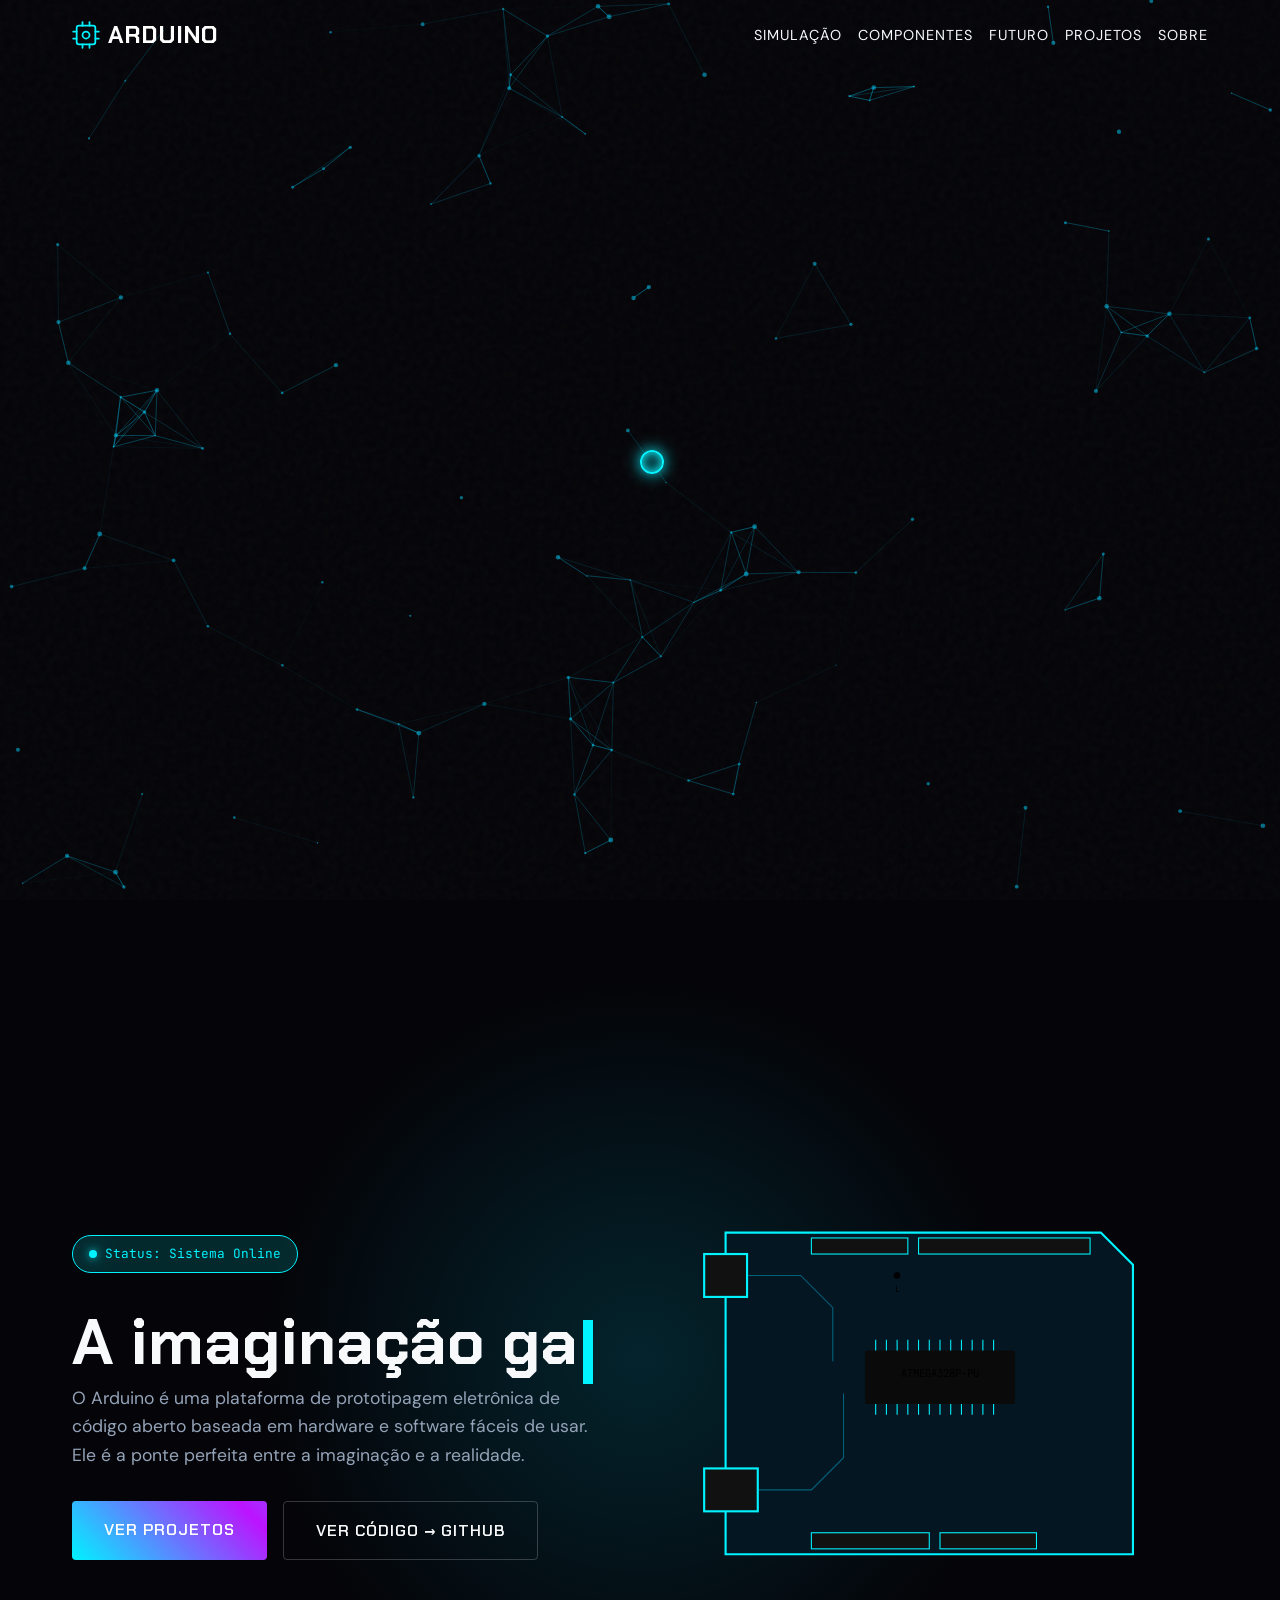
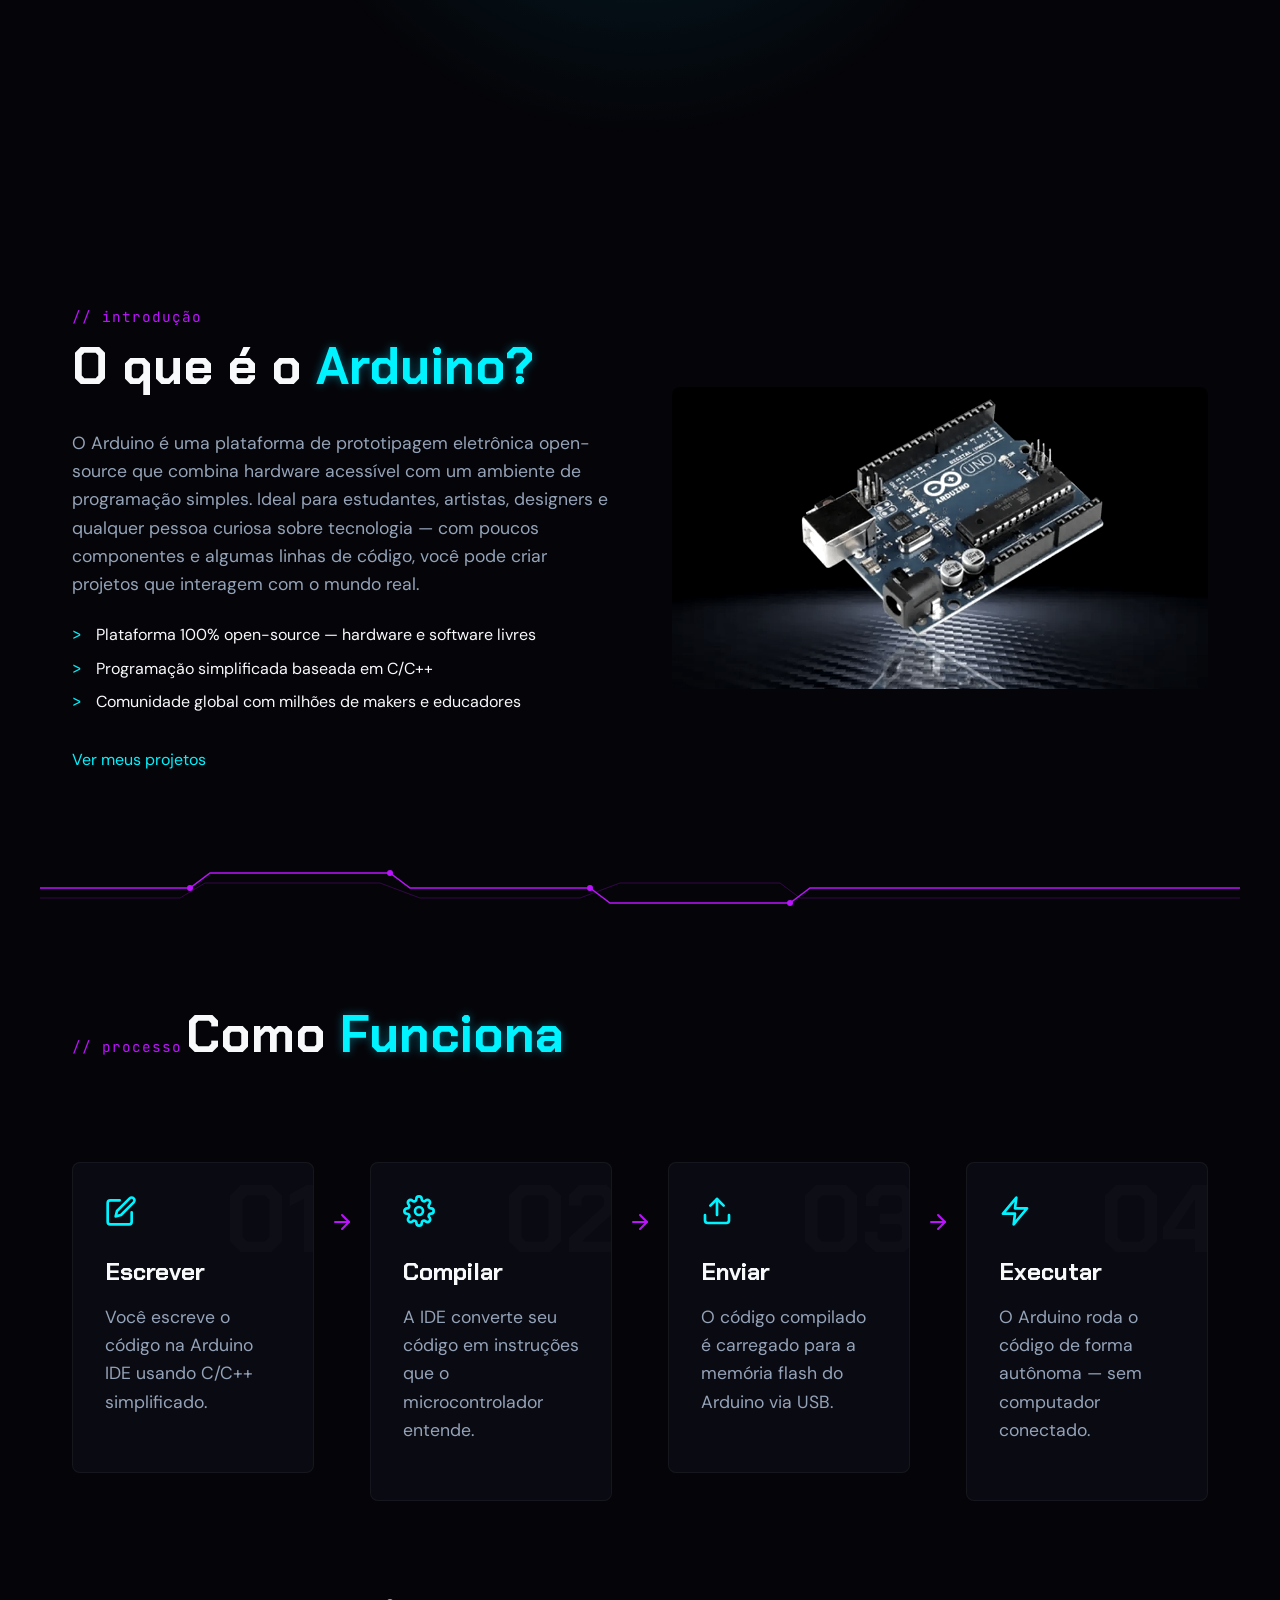
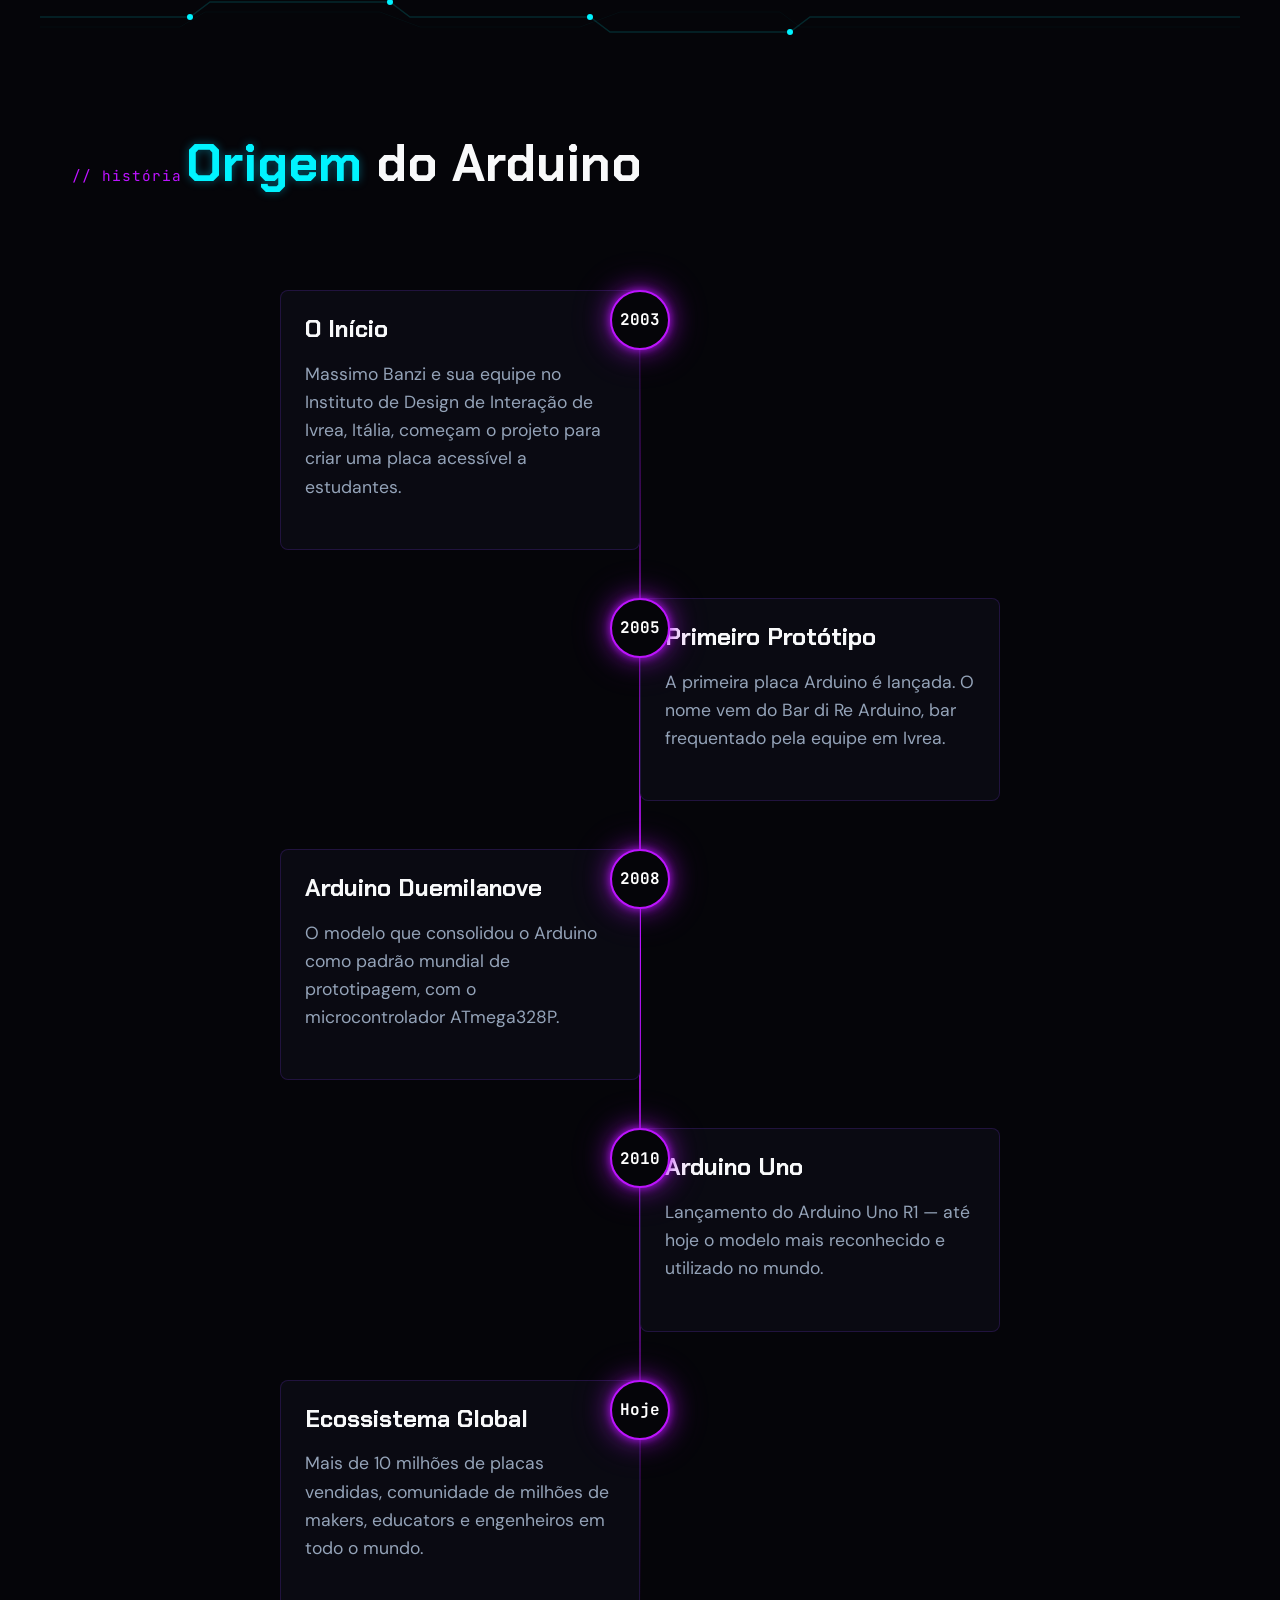
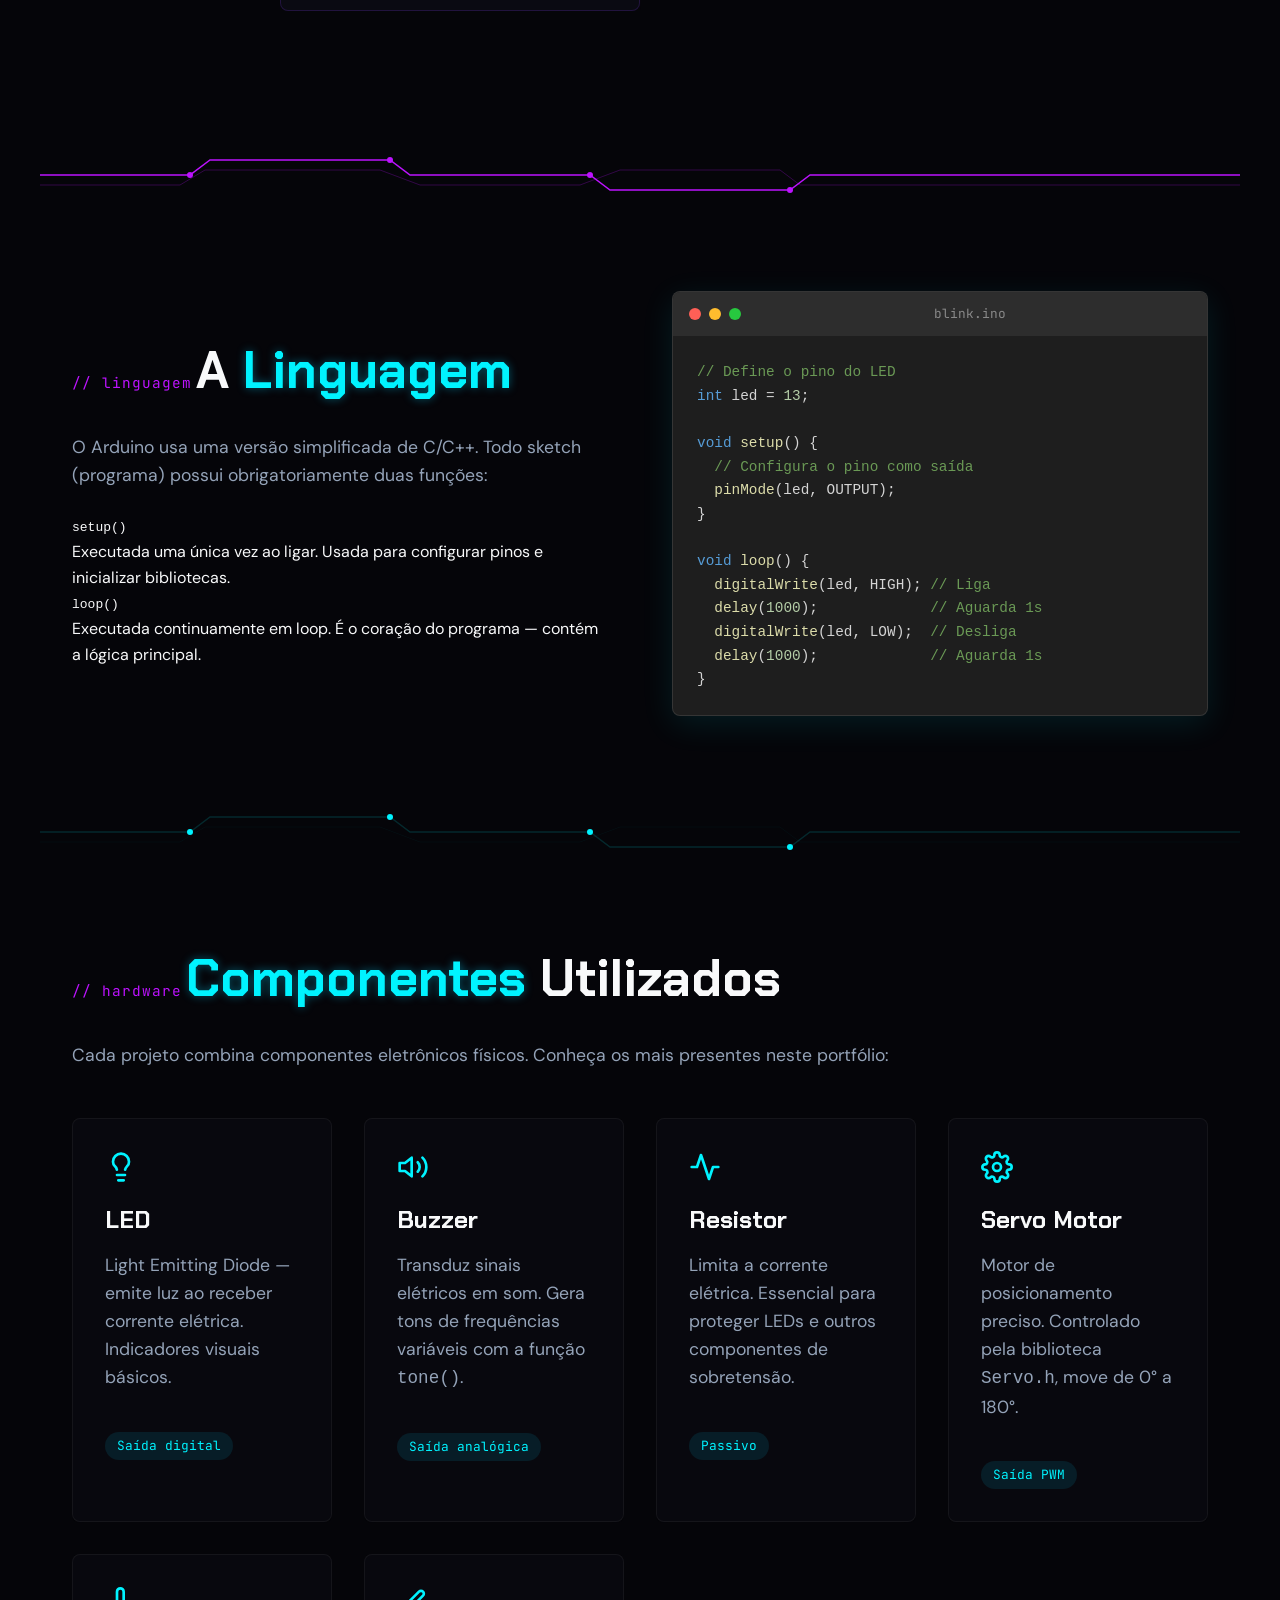
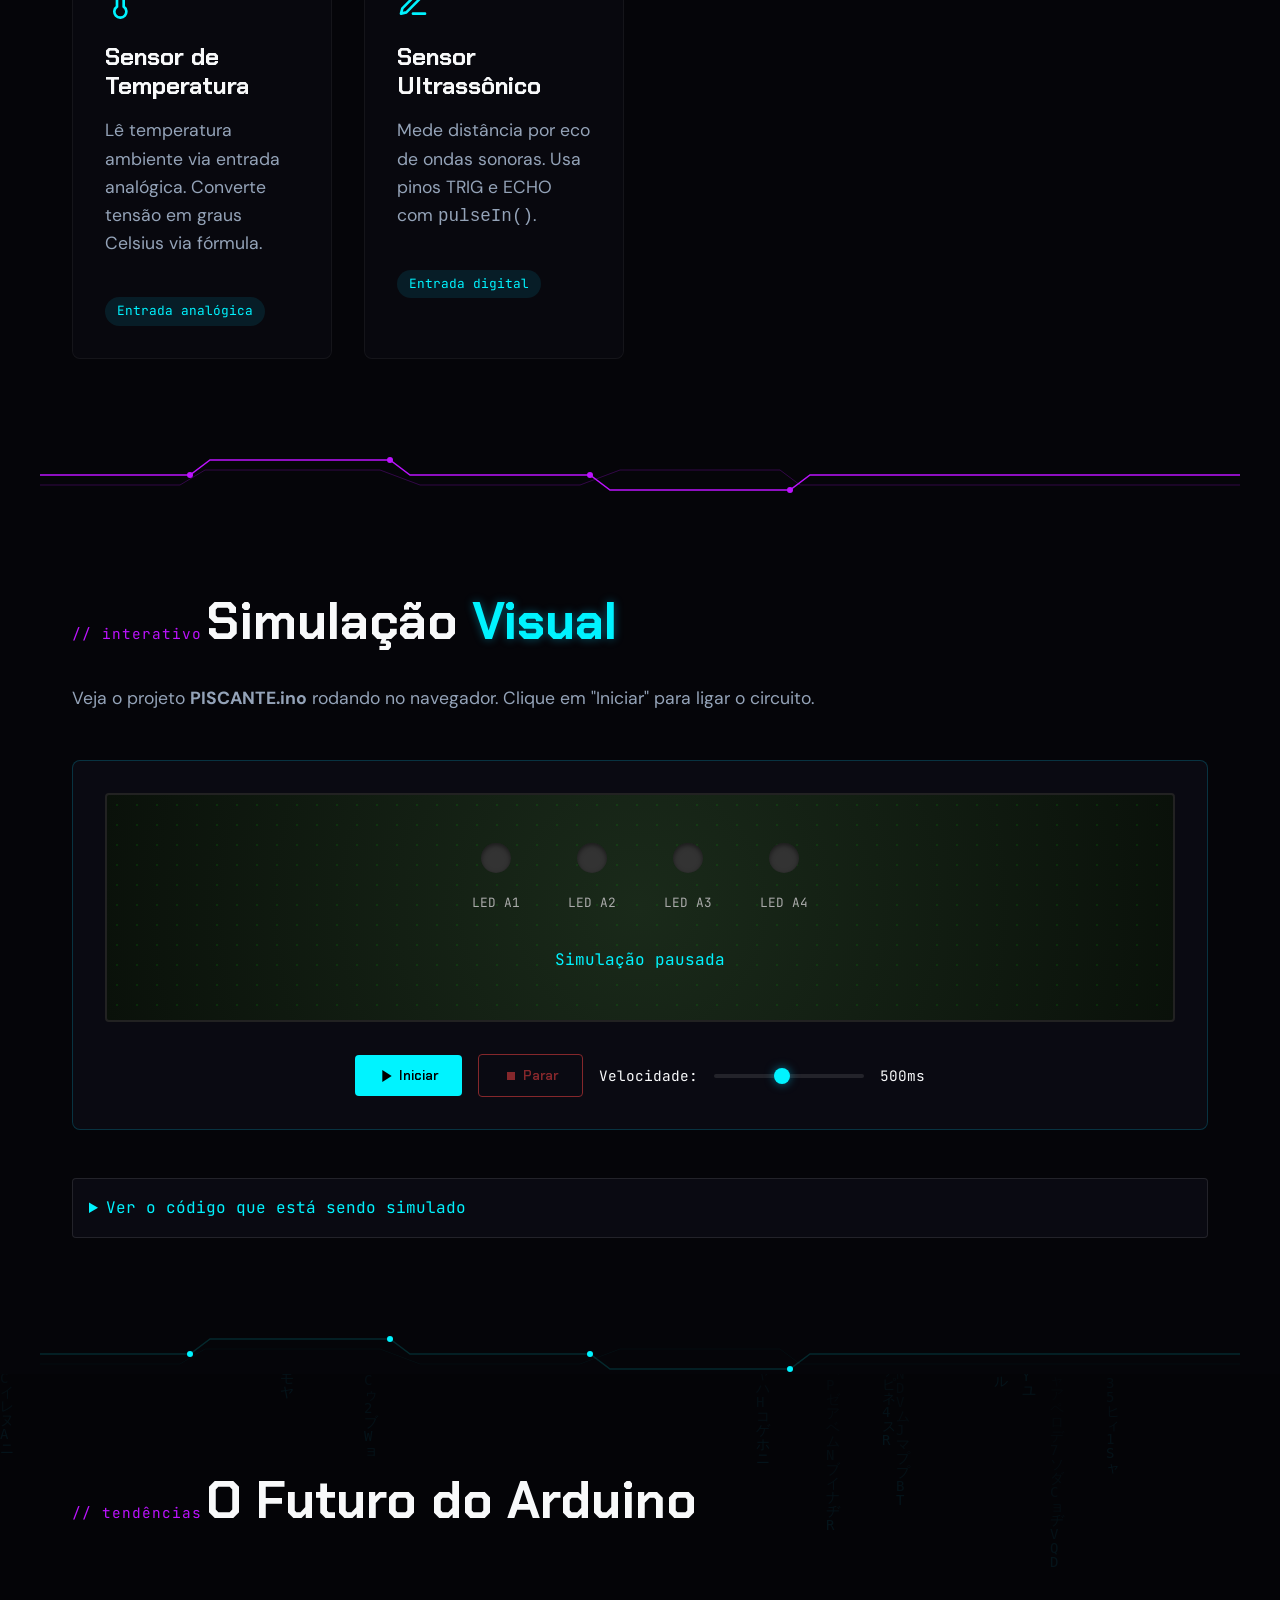
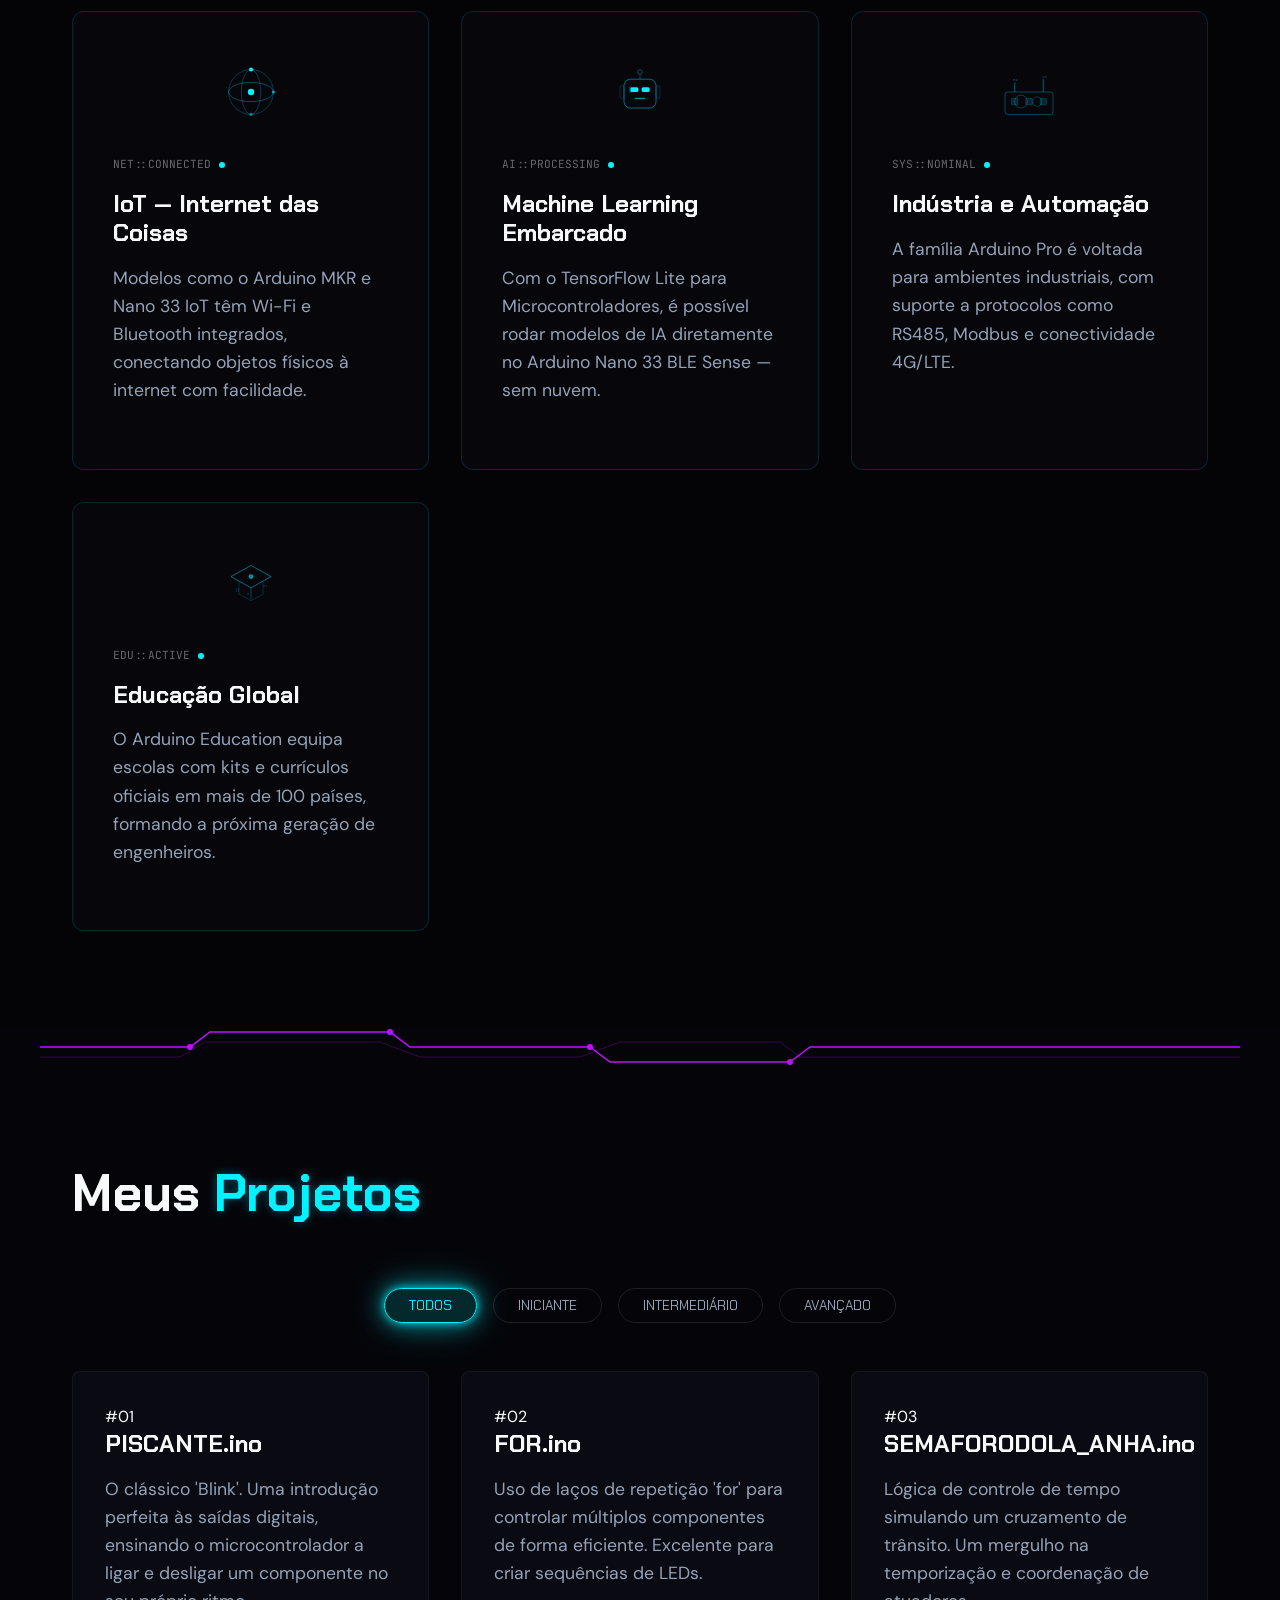
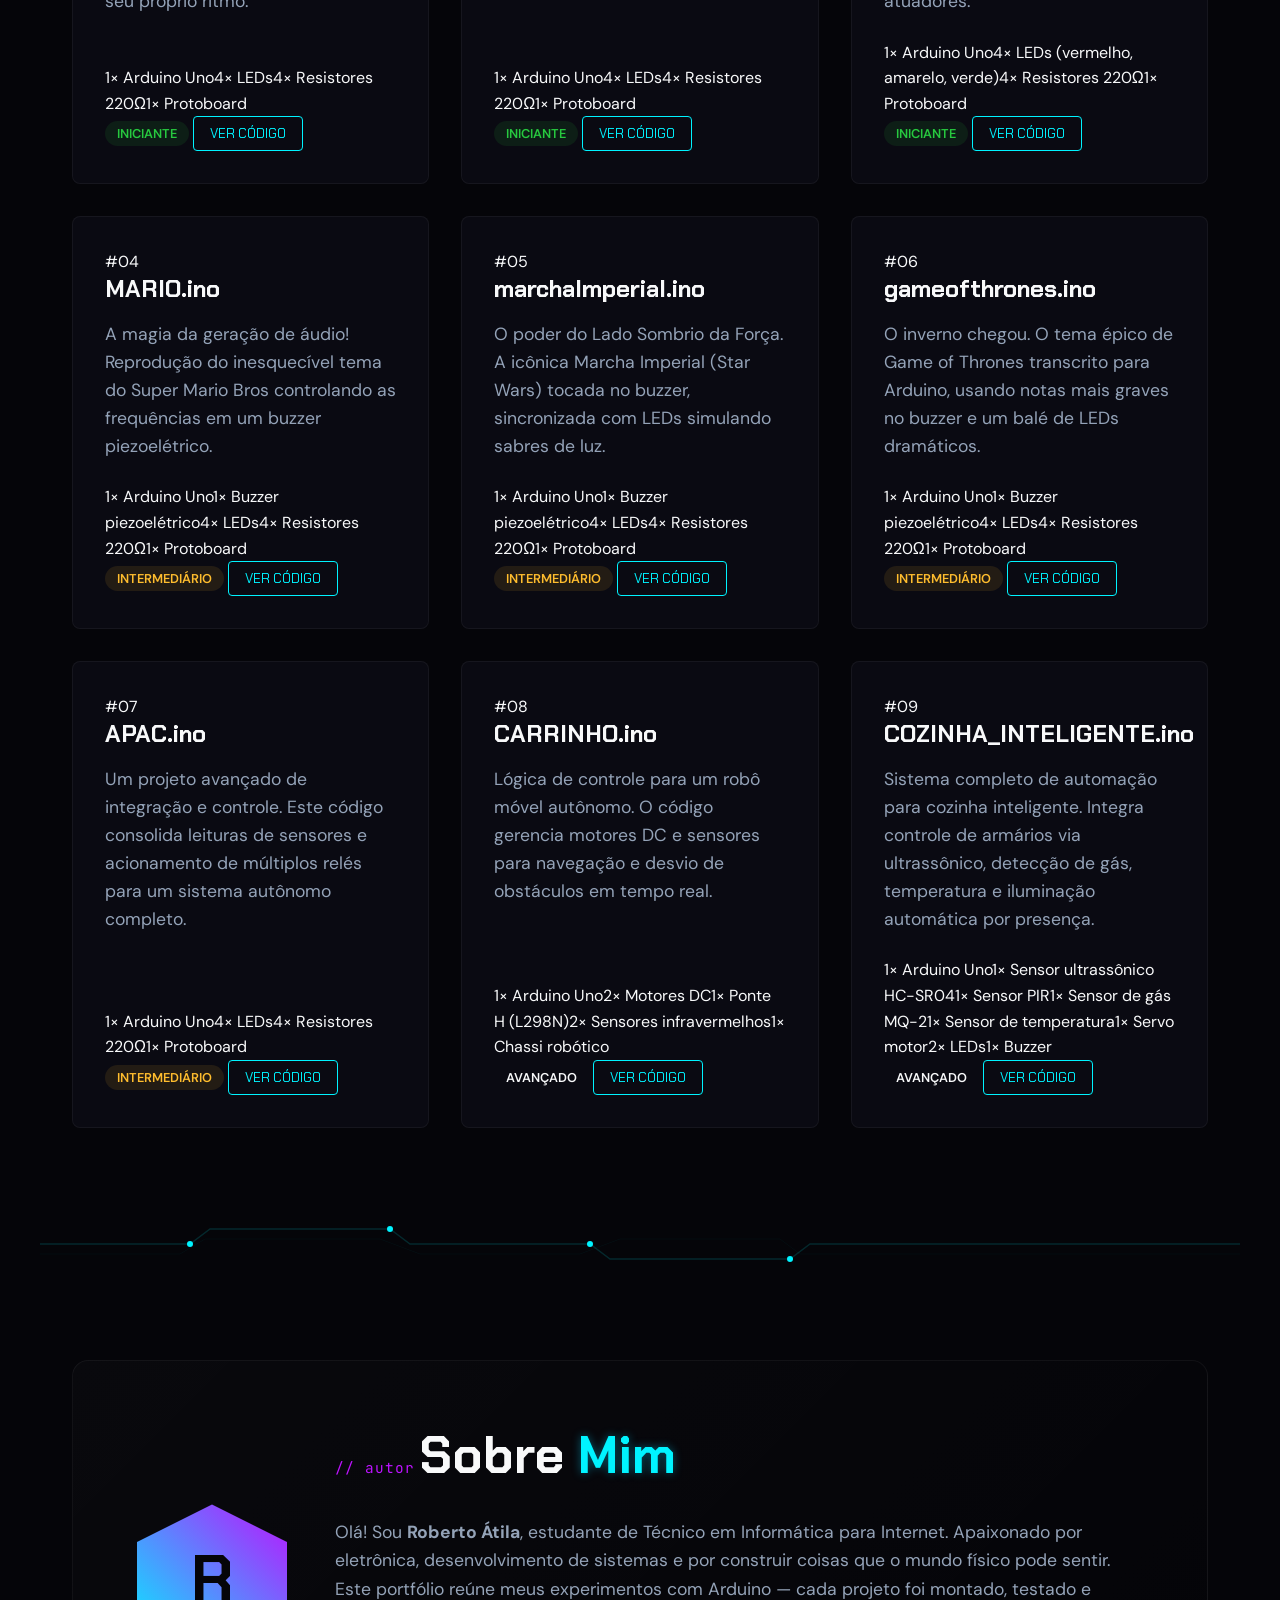
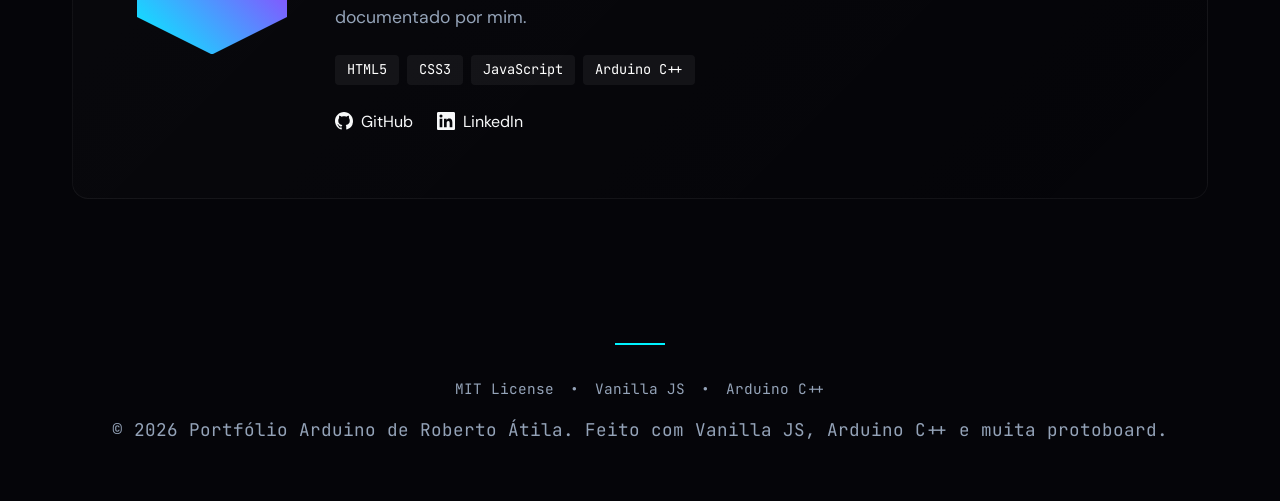
==== index.html @ e1e52c48 "feat: add session-persistent boot state, DM Sans font, decorative headers, and empty filter handling" ====
<!DOCTYPE html>
<html lang="pt-BR">

<head>
    <meta charset="UTF-8">
    <meta name="viewport" content="width=device-width, initial-scale=1.0">
    <meta name="description"
        content="Portfólio de projetos Arduino desenvolvido por Roberto Átila — estudante de Informática para Internet. Simulações interativas, código-fonte e projetos práticos com componentes eletrônicos.">
    <meta name="keywords" content="Arduino, portfólio, eletrônica, programação, C++, projetos, Roberto Átila">
    <meta name="author" content="Roberto Átila">
    <meta name="robots" content="index, follow">

    <!-- Open Graph (LinkedIn, WhatsApp, Facebook) -->
    <meta property="og:type" content="website">
    <meta property="og:url" content="https://robertoatila.github.io/Portf-lios-de-Projetos-Arduino/">
    <meta property="og:title" content="Portfólio Arduino — Roberto Átila">
    <meta property="og:description"
        content="Explorando o mundo do Arduino: projetos interativos, simulações de LED, código-fonte e documentação técnica.">
    <meta property="og:image" content="https://robertoatila.github.io/Portf-lios-de-Projetos-Arduino/preview.jpg">
    <meta property="og:image:width" content="1200">
    <meta property="og:image:height" content="630">
    <meta property="og:locale" content="pt_BR">
    <meta property="og:site_name" content="Portfólio Arduino">

    <!-- Twitter Card -->
    <meta name="twitter:card" content="summary_large_image">
    <meta name="twitter:title" content="Portfólio Arduino — Roberto Átila">
    <meta name="twitter:description" content="Projetos Arduino interativos com código-fonte aberto.">
    <meta name="twitter:image" content="https://robertoatila.github.io/Portf-lios-de-Projetos-Arduino/preview.jpg">

    <!-- PWA / Mobile -->
    <meta name="theme-color" content="#050509">
    <meta name="color-scheme" content="dark">
    <link rel="canonical" href="https://robertoatila.github.io/Portf-lios-de-Projetos-Arduino/">

    <link rel="manifest" href="manifest.json">
    <link rel="icon" type="image/svg+xml" href="data:image/svg+xml,<svg xmlns=%22http://www.w3.org/2000/svg%22 viewBox=%220 0 100 100%22><text y=%22.9em%22 font-size=%2290%22>⚡</text></svg>">
    <title>Portfólio de Roberto Átila | Arduino &amp; Tecnologia</title>
    <link rel="stylesheet" href="styles.css">
    <link rel="preconnect" href="https://fonts.googleapis.com">
    <link rel="preconnect" href="https://fonts.gstatic.com" crossorigin>
    <link href="https://fonts.googleapis.com/css2?family=Chakra+Petch:wght@400;600;700&family=DM+Sans:opsz,wght@9..40,400;600&family=JetBrains+Mono:wght@400;700&display=swap" rel="stylesheet">
</head>

<body>
    <!-- Boot Screen -->
    <div class="boot-screen" id="boot-screen" aria-hidden="true" role="status">
        <svg class="boot-logo" viewBox="-10 0 120 100" fill="none" stroke="currentColor" stroke-linecap="round" stroke-linejoin="round">
            <!-- Infinity Loop -->
            <path d="M 50 50 l -14 -14 a 22 22 0 1 0 0 28 l 28 -28 a 22 22 0 1 1 0 28 z" stroke-width="8" />
            <!-- Menus (-) na esquerda -->
            <path d="M 15 50 h 8" stroke-width="4" />
            <!-- Mais (+) na direita -->
            <path d="M 77 50 h 8 M 81 46 v 8" stroke-width="4" />
        </svg>
        <div id="boot-lines"></div>
        <div id="boot-bar"></div>
        <span id="boot-pct">0%</span>
    </div>

    <!-- Fundo interativo: Constelação Tech -->
    <canvas id="constellation-bg" aria-hidden="true"></canvas>

    <!-- Scroll Progress Bar -->
    <div class="scroll-progress" id="scroll-progress" aria-hidden="true"></div>

    <nav class="site-nav" id="site-nav" aria-label="Navegação principal do portfólio">
        <div class="container nav-container">
            <a href="#" class="nav-brand" aria-label="Voltar ao topo">
                <svg class="nav-brand-icon" width="28" height="28" viewBox="0 0 24 24" fill="none" stroke="currentColor"
                    stroke-width="1.5" stroke-linecap="round" stroke-linejoin="round" aria-hidden="true">
                    <rect x="4" y="4" width="16" height="16" rx="2" />
                    <line x1="9" y1="1" x2="9" y2="4" />
                    <line x1="15" y1="1" x2="15" y2="4" />
                    <line x1="9" y1="20" x2="9" y2="23" />
                    <line x1="15" y1="20" x2="15" y2="23" />
                    <line x1="1" y1="9" x2="4" y2="9" />
                    <line x1="1" y1="15" x2="4" y2="15" />
                    <line x1="20" y1="9" x2="23" y2="9" />
                    <line x1="20" y1="15" x2="23" y2="15" />
                    <circle cx="12" cy="12" r="3" />
                </svg>
                <span class="nav-brand-text">ARDUINO</span>
            </a>
            <button class="nav-menu-btn" id="nav-menu-btn" aria-label="Abrir menu de navegação" aria-expanded="false"
                aria-controls="nav-links">
                <svg width="24" height="24" viewBox="0 0 24 24" fill="none" stroke="currentColor" stroke-width="2" stroke-linecap="round" stroke-linejoin="round">
                    <line x1="3" y1="12" x2="21" y2="12"></line>
                    <line x1="3" y1="6" x2="21" y2="6"></line>
                    <line x1="3" y1="18" x2="21" y2="18"></line>
                </svg>
            </button>
            <ul class="nav-links" id="nav-links" role="list">
                <li><a href="#simulacao" class="nav-link">Simulação</a></li>
                <li><a href="#componentes" class="nav-link">Componentes</a></li>
                <li><a href="#futuro" class="nav-link">Futuro</a></li>
                <li><a href="#meus-projetos" class="nav-link nav-link--cta">Projetos</a></li>
                <li><a href="#sobre" class="nav-link">Sobre</a></li>
            </ul>
        </div>
    </nav>

    <header class="hero">
        <div class="hero-layout">
            <div class="hero-content">
                <div class="hero-badge" id="hero-badge">
                    <div class="hero-badge-dot pulse-dot"></div>
                    Status: Sistema Online
                </div>
                <h1 class="hero-title" id="hero-title">
                    <span class="typewriter-text" id="typewriter-text"></span><span class="typewriter-cursor"></span>
                </h1>
                <p class="hero-subtitle" id="hero-subtitle">
                    O Arduino é uma plataforma de prototipagem eletrônica de código aberto baseada em hardware e software fáceis de usar. Ele é a ponte perfeita entre a imaginação e a realidade.
                </p>
                <div class="hero-ctas">
                    <a href="#meus-projetos" class="btn-primary">Ver Projetos</a>
                    <a href="https://github.com/robertoatila/Portf-lios-de-Projetos-Arduino" target="_blank" rel="noopener noreferrer" class="btn-ghost">Ver Código → GitHub</a>
                </div>
            </div>
            <div class="hero-visual" id="hero-visual">
                <svg viewBox="0 0 500 400" width="100%" preserveAspectRatio="xMidYMid meet">
                    <!-- Detalhes precisos da Placa Arduino Uno -->
                    <!-- Board Body -->
                    <path d="M 50,50 L 400,50 L 430,80 L 430,350 L 50,350 Z" fill="#031622" stroke="var(--neon-cyan)" stroke-width="2" />
                    <!-- USB Port -->
                    <rect x="30" y="70" width="40" height="40" fill="#111" stroke="var(--neon-cyan)" stroke-width="2" />
                    <rect x="40" y="80" width="20" height="20" fill="none" stroke="var(--color-accent-secondary)" stroke-width="1" />
                    <!-- Power Jack -->
                    <rect x="30" y="270" width="50" height="40" fill="#111" stroke="var(--neon-cyan)" stroke-width="2" />
                    <!-- ATmega328P Chip -->
                    <rect x="180" y="160" width="140" height="50" rx="2" fill="#0a0a0a" stroke="var(--color-accent-secondary)" stroke-width="2" />
                    <text x="250" y="185" fill="var(--color-accent-secondary)" font-family="var(--font-mono)" font-size="10" text-anchor="middle">ATMEGA328P-PU</text>
                    <!-- Chip Pins -->
                    <g stroke="var(--neon-cyan)" stroke-width="1">
                        <!-- Top Pins -->
                        <line x1="190" y1="150" x2="190" y2="160" /><line x1="200" y1="150" x2="200" y2="160" />
                        <line x1="210" y1="150" x2="210" y2="160" /><line x1="220" y1="150" x2="220" y2="160" />
                        <line x1="230" y1="150" x2="230" y2="160" /><line x1="240" y1="150" x2="240" y2="160" />
                        <line x1="250" y1="150" x2="250" y2="160" /><line x1="260" y1="150" x2="260" y2="160" />
                        <line x1="270" y1="150" x2="270" y2="160" /><line x1="280" y1="150" x2="280" y2="160" />
                        <line x1="290" y1="150" x2="290" y2="160" /><line x1="300" y1="150" x2="300" y2="160" />
                        <!-- Bottom Pins -->
                        <line x1="190" y1="210" x2="190" y2="220" /><line x1="200" y1="210" x2="200" y2="220" />
                        <line x1="210" y1="210" x2="210" y2="220" /><line x1="220" y1="210" x2="220" y2="220" />
                        <line x1="230" y1="210" x2="230" y2="220" /><line x1="240" y1="210" x2="240" y2="220" />
                        <line x1="250" y1="210" x2="250" y2="220" /><line x1="260" y1="210" x2="260" y2="220" />
                        <line x1="270" y1="210" x2="270" y2="220" /><line x1="280" y1="210" x2="280" y2="220" />
                        <line x1="290" y1="210" x2="290" y2="220" /><line x1="300" y1="210" x2="300" y2="220" />
                    </g>
                    <!-- Capacitors -->
                    <circle cx="100" cy="200" r="10" fill="none" stroke="var(--color-accent-secondary)" stroke-width="1.5" />
                    <circle cx="100" cy="230" r="10" fill="none" stroke="var(--color-accent-secondary)" stroke-width="1.5" />
                    <line x1="95" y1="195" x2="105" y2="205" stroke="var(--color-accent-secondary)" stroke-width="1" />
                    <!-- Tracks -->
                    <path d="M 70,90 L 120,90 L 150,120 L 150,170" fill="none" stroke="rgba(0, 212, 255, 0.4)" stroke-width="1" />
                    <path d="M 80,290 L 130,290 L 160,260 L 160,200" fill="none" stroke="rgba(0, 212, 255, 0.4)" stroke-width="1" />
                    <!-- Digital Headers -->
                    <rect x="230" y="55" width="160" height="15" fill="#111" stroke="var(--neon-cyan)" stroke-width="1" />
                    <rect x="130" y="55" width="90" height="15" fill="#111" stroke="var(--neon-cyan)" stroke-width="1" />
                    <!-- Analog Headers -->
                    <rect x="250" y="330" width="90" height="15" fill="#111" stroke="var(--neon-cyan)" stroke-width="1" />
                    <!-- Power Headers -->
                    <rect x="130" y="330" width="110" height="15" fill="#111" stroke="var(--neon-cyan)" stroke-width="1" />
                    <!-- L13 LED -->
                    <circle cx="210" cy="90" r="3" fill="var(--color-accent-primary)" class="hero-l13-led pulse-fast" />
                    <text x="210" y="105" fill="var(--color-accent-primary)" font-family="var(--font-mono)" font-size="8" text-anchor="middle">L</text>
                </svg>
            </div>
        </div>
    </header>

    <main>

        <!-- SEÇÃO 1 — O que é o Arduino? -->
        <section id="o-que-e" class="section-what" aria-labelledby="what-heading">
            <div class="container" data-reveal>
                <div class="what-grid">
                    <div class="what-text" data-reveal="left" style="--reveal-delay: 0ms">
                        <span class="section-tag">// introdução</span>
                        <h2 id="what-heading">O que é o <span class="highlight">Arduino?</span></h2>
                        <p>O Arduino é uma plataforma de prototipagem eletrônica open-source que combina hardware
                            acessível com um ambiente de programação simples. Ideal para estudantes, artistas, designers
                            e qualquer pessoa curiosa sobre tecnologia — com poucos componentes e algumas linhas de
                            código, você pode criar projetos que interagem com o mundo real.</p>
                        <ul class="what-facts">
                            <li>Plataforma 100% open-source — hardware e software livres</li>
                            <li>Programação simplificada baseada em C/C++</li>
                            <li>Comunidade global com milhões de makers e educadores</li>
                        </ul>
                        <a href="#meus-projetos" class="cta-btn">Ver meus projetos</a>
                    </div>
                    <div class="what-visual" data-reveal="right" style="--reveal-delay: 200ms">
                        <figure class="board-figure">
                            <img src="preview.jpg"
                                alt="Placa Arduino Uno R3 — microcontrolador ATmega328P, porta USB tipo B, 14 pinos digitais e 6 entradas analógicas visíveis"
                                width="560" height="380" loading="eager">
                            <figcaption>Arduino Uno R3 — a placa mais usada para aprender eletrônica</figcaption>
                        </figure>
                    </div>
                </div>
            </div>
        </section>

        <!-- Divisor -->
        <div class="circuit-divider v2" aria-hidden="true" data-reveal="scale" style="--reveal-delay: 0ms">
            <svg viewBox="0 0 1200 40" preserveAspectRatio="none">
                <!-- Track 1 -->
                <path d="M0,20 H 150 L 170,5 H 350 L 370,20 H 550 L 570,35 H 750 L 770,20 H 1200" fill="none"
                    stroke="currentColor" stroke-width="1.5" class="circuit-path" />
                <!-- Track 2 -->
                <path d="M0,30 H 140 L 165,15 H 340 L 380,30 H 540 L 580,15 H 740 L 760,30 H 1200" fill="none"
                    stroke="currentColor" stroke-width="0.5" class="circuit-path" opacity="0.5" />
                
                <circle cx="150" cy="20" r="3" class="circuit-node" />
                <circle cx="350" cy="5" r="3" class="circuit-node" />
                <circle cx="550" cy="20" r="3" class="circuit-node" />
                <circle cx="750" cy="35" r="3" class="circuit-node" />
            </svg>
        </div>

        <!-- SEÇÃO 2 — Como Funciona -->
        <section id="como-funciona" class="section-how" aria-labelledby="how-heading">
            <div class="container" data-reveal>
                <div data-reveal="scale" style="--reveal-delay: 0ms">
                    <span class="section-tag">// processo</span>
                    <h2 id="how-heading">Como <span class="highlight">Funciona</span></h2>
                </div>
                <div class="steps-flow">
                    <div class="step-card" data-step="01" data-reveal="left" style="--reveal-delay: 0ms">
                        <div class="step-icon" aria-hidden="true">
                            <svg width="32" height="32" viewBox="0 0 24 24" fill="none"
                                stroke="var(--color-accent-primary)" stroke-width="2" stroke-linecap="round"
                                stroke-linejoin="round">
                                <path d="M11 4H4a2 2 0 0 0-2 2v14a2 2 0 0 0 2 2h14a2 2 0 0 0 2-2v-7"></path>
                                <path d="M18.5 2.5a2.121 2.121 0 0 1 3 3L12 15l-4 1 1-4 9.5-9.5z"></path>
                            </svg>
                        </div>
                        <h3>Escrever</h3>
                        <p>Você escreve o código na Arduino IDE usando C/C++ simplificado.</p>
                    </div>
                    <span class="step-arrow" aria-hidden="true" data-reveal="scale" style="--reveal-delay: 50ms">
                        <svg width="24" height="24" viewBox="0 0 24 24" fill="none" stroke="currentColor"
                            stroke-width="2" stroke-linecap="round" stroke-linejoin="round">
                            <line x1="5" y1="12" x2="19" y2="12"></line>
                            <polyline points="12 5 19 12 12 19"></polyline>
                        </svg>
                    </span>
                    <div class="step-card" data-step="02" data-reveal="left" style="--reveal-delay: 100ms">
                        <div class="step-icon" aria-hidden="true">
                            <svg width="32" height="32" viewBox="0 0 24 24" fill="none"
                                stroke="var(--color-accent-primary)" stroke-width="2" stroke-linecap="round"
                                stroke-linejoin="round">
                                <circle cx="12" cy="12" r="3"></circle>
                                <path
                                    d="M19.4 15a1.65 1.65 0 0 0 .33 1.82l.06.06a2 2 0 0 1 0 2.83 2 2 0 0 1-2.83 0l-.06-.06a1.65 1.65 0 0 0-1.82-.33 1.65 1.65 0 0 0-1 1.51V21a2 2 0 0 1-2 2 2 2 0 0 1-2-2v-.09A1.65 1.65 0 0 0 9 19.4a1.65 1.65 0 0 0-1.82.33l-.06.06a2 2 0 0 1-2.83 0 2 2 0 0 1 0-2.83l.06-.06a1.65 1.65 0 0 0 .33-1.82 1.65 1.65 0 0 0-1.51-1H3a2 2 0 0 1-2-2 2 2 0 0 1 2-2h.09A1.65 1.65 0 0 0 4.6 9a1.65 1.65 0 0 0-.33-1.82l-.06-.06a2 2 0 0 1 0-2.83 2 2 0 0 1 2.83 0l.06.06a1.65 1.65 0 0 0 1.82.33H9a1.65 1.65 0 0 0 1-1.51V3a2 2 0 0 1 2-2 2 2 0 0 1 2 2v.09a1.65 1.65 0 0 0 1 1.51 1.65 1.65 0 0 0 1.82-.33l.06-.06a2 2 0 0 1 2.83 0 2 2 0 0 1 0 2.83l-.06.06a1.65 1.65 0 0 0-.33 1.82V9a1.65 1.65 0 0 0 1.51 1H21a2 2 0 0 1 2 2 2 2 0 0 1-2 2h-.09a1.65 1.65 0 0 0-1.51 1z">
                                </path>
                            </svg>
                        </div>
                        <h3>Compilar</h3>
                        <p>A IDE converte seu código em instruções que o microcontrolador entende.</p>
                    </div>
                    <span class="step-arrow" aria-hidden="true" data-reveal="scale" style="--reveal-delay: 150ms">
                        <svg width="24" height="24" viewBox="0 0 24 24" fill="none" stroke="currentColor"
                            stroke-width="2" stroke-linecap="round" stroke-linejoin="round">
                            <line x1="5" y1="12" x2="19" y2="12"></line>
                            <polyline points="12 5 19 12 12 19"></polyline>
                        </svg>
                    </span>
                    <div class="step-card" data-step="03" data-reveal="left" style="--reveal-delay: 200ms">
                        <div class="step-icon" aria-hidden="true">
                            <svg width="32" height="32" viewBox="0 0 24 24" fill="none"
                                stroke="var(--color-accent-primary)" stroke-width="2" stroke-linecap="round"
                                stroke-linejoin="round">
                                <path d="M21 15v4a2 2 0 0 1-2 2H5a2 2 0 0 1-2-2v-4"></path>
                                <polyline points="17 8 12 3 7 8"></polyline>
                                <line x1="12" y1="3" x2="12" y2="15"></line>
                            </svg>
                        </div>
                        <h3>Enviar</h3>
                        <p>O código compilado é carregado para a memória flash do Arduino via USB.</p>
                    </div>
                    <span class="step-arrow" aria-hidden="true" data-reveal="scale" style="--reveal-delay: 250ms">
                        <svg width="24" height="24" viewBox="0 0 24 24" fill="none" stroke="currentColor"
                            stroke-width="2" stroke-linecap="round" stroke-linejoin="round">
                            <line x1="5" y1="12" x2="19" y2="12"></line>
                            <polyline points="12 5 19 12 12 19"></polyline>
                        </svg>
                    </span>
                    <div class="step-card" data-step="04" data-reveal="left" style="--reveal-delay: 300ms">
                        <div class="step-icon" aria-hidden="true">
                            <svg width="32" height="32" viewBox="0 0 24 24" fill="none"
                                stroke="var(--color-accent-primary)" stroke-width="2" stroke-linecap="round"
                                stroke-linejoin="round">
                                <polygon points="13 2 3 14 12 14 11 22 21 10 12 10 13 2"></polygon>
                            </svg>
                        </div>
                        <h3>Executar</h3>
                        <p>O Arduino roda o código de forma autônoma — sem computador conectado.</p>
                    </div>
                </div>
            </div>
        </section>

        <!-- Divisor -->
        <div class="circuit-divider v3" aria-hidden="true" data-reveal="scale" style="--reveal-delay: 0ms">
            <svg viewBox="0 0 1200 40" preserveAspectRatio="none">
                <!-- Track 1 -->
                <path d="M0,20 H 150 L 170,5 H 350 L 370,20 H 550 L 570,35 H 750 L 770,20 H 1200" fill="none"
                    stroke="currentColor" stroke-width="1.5" class="circuit-path" />
                <!-- Track 2 -->
                <path d="M0,30 H 140 L 165,15 H 340 L 380,30 H 540 L 580,15 H 740 L 760,30 H 1200" fill="none"
                    stroke="currentColor" stroke-width="0.5" class="circuit-path" opacity="0.5" />
                
                <circle cx="150" cy="20" r="3" class="circuit-node" />
                <circle cx="350" cy="5" r="3" class="circuit-node" />
                <circle cx="550" cy="20" r="3" class="circuit-node" />
                <circle cx="750" cy="35" r="3" class="circuit-node" />
            </svg>
        </div>

        <!-- SEÇÃO 3 — Origem -->
        <section id="origem" class="section-origin" aria-labelledby="origin-heading">
            <div class="container" data-reveal>
                <div data-reveal="scale" style="--reveal-delay: 0ms">
                    <span class="section-tag">// história</span>
                    <h2 id="origin-heading"><span class="highlight">Origem</span> do Arduino</h2>
                </div>
                <div class="timeline" role="list">
                    <div class="timeline-item" role="listitem" data-reveal="left" style="--reveal-delay: 100ms">
                        <div class="timeline-year">2003</div>
                        <div class="timeline-content">
                            <h3>O Início</h3>
                            <p>Massimo Banzi e sua equipe no Instituto de Design de Interação de Ivrea, Itália, começam
                                o projeto para criar uma placa acessível a estudantes.</p>
                        </div>
                    </div>
                    <div class="timeline-item" role="listitem" data-reveal="right" style="--reveal-delay: 200ms">
                        <div class="timeline-year">2005</div>
                        <div class="timeline-content">
                            <h3>Primeiro Protótipo</h3>
                            <p>A primeira placa Arduino é lançada. O nome vem do Bar di Re Arduino, bar frequentado pela
                                equipe em Ivrea.</p>
                        </div>
                    </div>
                    <div class="timeline-item" role="listitem" data-reveal="left" style="--reveal-delay: 300ms">
                        <div class="timeline-year">2008</div>
                        <div class="timeline-content">
                            <h3>Arduino Duemilanove</h3>
                            <p>O modelo que consolidou o Arduino como padrão mundial de prototipagem, com o
                                microcontrolador ATmega328P.</p>
                        </div>
                    </div>
                    <div class="timeline-item" role="listitem" data-reveal="right" style="--reveal-delay: 400ms">
                        <div class="timeline-year">2010</div>
                        <div class="timeline-content">
                            <h3>Arduino Uno</h3>
                            <p>Lançamento do Arduino Uno R1 — até hoje o modelo mais reconhecido e utilizado no mundo.
                            </p>
                        </div>
                    </div>
                    <div class="timeline-item" role="listitem" data-reveal="left" style="--reveal-delay: 500ms">
                        <div class="timeline-year">Hoje</div>
                        <div class="timeline-content">
                            <h3>Ecossistema Global</h3>
                            <p>Mais de 10 milhões de placas vendidas, comunidade de milhões de makers, educators e
                                engenheiros em todo o mundo.</p>
                        </div>
                    </div>
                </div>
            </div>
        </section>

        <!-- Divisor -->
        <div class="circuit-divider v2" aria-hidden="true" data-reveal="scale" style="--reveal-delay: 0ms">
            <svg viewBox="0 0 1200 40" preserveAspectRatio="none">
                <!-- Track 1 -->
                <path d="M0,20 H 150 L 170,5 H 350 L 370,20 H 550 L 570,35 H 750 L 770,20 H 1200" fill="none"
                    stroke="currentColor" stroke-width="1.5" class="circuit-path" />
                <!-- Track 2 -->
                <path d="M0,30 H 140 L 165,15 H 340 L 380,30 H 540 L 580,15 H 740 L 760,30 H 1200" fill="none"
                    stroke="currentColor" stroke-width="0.5" class="circuit-path" opacity="0.5" />
                
                <circle cx="150" cy="20" r="3" class="circuit-node" />
                <circle cx="350" cy="5" r="3" class="circuit-node" />
                <circle cx="550" cy="20" r="3" class="circuit-node" />
                <circle cx="750" cy="35" r="3" class="circuit-node" />
            </svg>
        </div>

        <!-- SEÇÃO 4 — Linguagem -->
        <section id="linguagem" class="section-lang" aria-labelledby="lang-heading">
            <div class="container" data-reveal>
                <div class="lang-grid">
                    <div class="lang-info" data-reveal="left" style="--reveal-delay: 0ms">
                        <span class="section-tag">// linguagem</span>
                        <h2 id="lang-heading">A <span class="highlight">Linguagem</span></h2>
                        <p>O Arduino usa uma versão simplificada de C/C++. Todo sketch (programa) possui
                            obrigatoriamente duas funções:</p>
                        <dl class="lang-functions">
                            <dt><code>setup()</code></dt>
                            <dd>Executada uma única vez ao ligar. Usada para configurar pinos e inicializar bibliotecas.
                            </dd>
                            <dt><code>loop()</code></dt>
                            <dd>Executada continuamente em loop. É o coração do programa — contém a lógica principal.
                            </dd>
                        </dl>
                    </div>
                    <div class="lang-code-block" data-reveal="right" style="--reveal-delay: 200ms">
                        <div class="editor-window">
                            <div class="editor-titlebar">
                                <span class="dot dot-red" aria-hidden="true"></span>
                                <span class="dot dot-yellow" aria-hidden="true"></span>
                                <span class="dot dot-green" aria-hidden="true"></span>
                                <span class="editor-filename">blink.ino</span>
                            </div>
                            <pre class="editor-body"><code><span class="token-comment">// Define o pino do LED</span>
<span class="token-keyword">int</span> led = <span class="token-number">13</span>;

<span class="token-keyword">void</span> <span class="token-function">setup</span>() {
  <span class="token-comment">// Configura o pino como saída</span>
  <span class="token-function">pinMode</span>(led, OUTPUT);
}

<span class="token-keyword">void</span> <span class="token-function">loop</span>() {
  <span class="token-function">digitalWrite</span>(led, HIGH); <span class="token-comment">// Liga</span>
  <span class="token-function">delay</span>(<span class="token-number">1000</span>);             <span class="token-comment">// Aguarda 1s</span>
  <span class="token-function">digitalWrite</span>(led, LOW);  <span class="token-comment">// Desliga</span>
  <span class="token-function">delay</span>(<span class="token-number">1000</span>);             <span class="token-comment">// Aguarda 1s</span>
}</code></pre>
                        </div>
                    </div>
                </div>
            </div>
        </section>

        <!-- Divisor -->
        <div class="circuit-divider v3" aria-hidden="true" data-reveal="scale" style="--reveal-delay: 0ms">
            <svg viewBox="0 0 1200 40" preserveAspectRatio="none">
                <!-- Track 1 -->
                <path d="M0,20 H 150 L 170,5 H 350 L 370,20 H 550 L 570,35 H 750 L 770,20 H 1200" fill="none"
                    stroke="currentColor" stroke-width="1.5" class="circuit-path" />
                <!-- Track 2 -->
                <path d="M0,30 H 140 L 165,15 H 340 L 380,30 H 540 L 580,15 H 740 L 760,30 H 1200" fill="none"
                    stroke="currentColor" stroke-width="0.5" class="circuit-path" opacity="0.5" />
                
                <circle cx="150" cy="20" r="3" class="circuit-node" />
                <circle cx="350" cy="5" r="3" class="circuit-node" />
                <circle cx="550" cy="20" r="3" class="circuit-node" />
                <circle cx="750" cy="35" r="3" class="circuit-node" />
            </svg>
        </div>

        <!-- SEÇÃO 5 — Componentes -->
        <section id="componentes" class="section-components" aria-labelledby="comp-heading">
            <div class="container" data-reveal>
                <div data-reveal="scale" style="--reveal-delay: 0ms">
                    <span class="section-tag">// hardware</span>
                    <h2 id="comp-heading"><span class="highlight">Componentes</span> Utilizados</h2>
                    <p class="section-intro">Cada projeto combina componentes eletrônicos físicos. Conheça os mais
                        presentes
                        neste portfólio:</p>
                </div>
                <div class="components-grid">
                    <article class="comp-card" data-reveal="scale" style="--reveal-delay: 100ms">
                        <div class="comp-icon" aria-hidden="true">
                            <svg width="32" height="32" viewBox="0 0 24 24" fill="none"
                                stroke="var(--color-accent-primary)" stroke-width="2" stroke-linecap="round"
                                stroke-linejoin="round">
                                <path d="M9 18h6"></path>
                                <path d="M10 22h4"></path>
                                <path
                                    d="M15.09 14c.18-.98.65-1.74 1.41-2.5A4.65 4.65 0 0 0 18 8 6 6 0 0 0 6 8c0 1 .23 2.23 1.5 3.5A4.61 4.61 0 0 1 8.91 14">
                                </path>
                            </svg>
                        </div>
                        <h3>LED</h3>
                        <p>Light Emitting Diode — emite luz ao receber corrente elétrica. Indicadores visuais básicos.
                        </p>
                        <span class="comp-tag">Saída digital</span>
                    </article>
                    <article class="comp-card" data-reveal="scale" style="--reveal-delay: 150ms">
                        <div class="comp-icon" aria-hidden="true">
                            <svg width="32" height="32" viewBox="0 0 24 24" fill="none"
                                stroke="var(--color-accent-primary)" stroke-width="2" stroke-linecap="round"
                                stroke-linejoin="round">
                                <polygon points="11 5 6 9 2 9 2 15 6 15 11 19 11 5"></polygon>
                                <path d="M19.07 4.93a10 10 0 0 1 0 14.14M15.54 8.46a5 5 0 0 1 0 7.07"></path>
                            </svg>
                        </div>
                        <h3>Buzzer</h3>
                        <p>Transduz sinais elétricos em som. Gera tons de frequências variáveis com a função
                            <code>tone()</code>.
                        </p>
                        <span class="comp-tag">Saída analógica</span>
                    </article>
                    <article class="comp-card" data-reveal="scale" style="--reveal-delay: 200ms">
                        <div class="comp-icon" aria-hidden="true">
                            <svg width="32" height="32" viewBox="0 0 24 24" fill="none"
                                stroke="var(--color-accent-primary)" stroke-width="2" stroke-linecap="round"
                                stroke-linejoin="round">
                                <polyline points="22 12 18 12 15 21 9 3 6 12 2 12"></polyline>
                            </svg>
                        </div>
                        <h3>Resistor</h3>
                        <p>Limita a corrente elétrica. Essencial para proteger LEDs e outros componentes de sobretensão.
                        </p>
                        <span class="comp-tag">Passivo</span>
                    </article>
                    <article class="comp-card" data-reveal="scale" style="--reveal-delay: 250ms">
                        <div class="comp-icon" aria-hidden="true">
                            <svg width="32" height="32" viewBox="0 0 24 24" fill="none"
                                stroke="var(--color-accent-primary)" stroke-width="2" stroke-linecap="round"
                                stroke-linejoin="round">
                                <circle cx="12" cy="12" r="3"></circle>
                                <path
                                    d="M19.4 15a1.65 1.65 0 0 0 .33 1.82l.06.06a2 2 0 0 1 0 2.83 2 2 0 0 1-2.83 0l-.06-.06a1.65 1.65 0 0 0-1.82-.33 1.65 1.65 0 0 0-1 1.51V21a2 2 0 0 1-2 2 2 2 0 0 1-2-2v-.09A1.65 1.65 0 0 0 9 19.4a1.65 1.65 0 0 0-1.82.33l-.06.06a2 2 0 0 1-2.83 0 2 2 0 0 1 0-2.83l.06-.06a1.65 1.65 0 0 0 .33-1.82 1.65 1.65 0 0 0-1.51-1H3a2 2 0 0 1-2-2 2 2 0 0 1 2-2h.09A1.65 1.65 0 0 0 4.6 9a1.65 1.65 0 0 0-.33-1.82l-.06-.06a2 2 0 0 1 0-2.83 2 2 0 0 1 2.83 0l.06.06a1.65 1.65 0 0 0 1.82.33H9a1.65 1.65 0 0 0 1-1.51V3a2 2 0 0 1 2-2 2 2 0 0 1 2 2v.09a1.65 1.65 0 0 0 1 1.51 1.65 1.65 0 0 0 1.82-.33l.06-.06a2 2 0 0 1 2.83 0 2 2 0 0 1 0 2.83l-.06.06a1.65 1.65 0 0 0-.33 1.82V9a1.65 1.65 0 0 0 1.51 1H21a2 2 0 0 1 2 2 2 2 0 0 1-2 2h-.09a1.65 1.65 0 0 0-1.51 1z">
                                </path>
                            </svg>
                        </div>
                        <h3>Servo Motor</h3>
                        <p>Motor de posicionamento preciso. Controlado pela biblioteca <code>Servo.h</code>, move de 0°
                            a 180°.</p>
                        <span class="comp-tag">Saída PWM</span>
                    </article>
                    <article class="comp-card" data-reveal="scale" style="--reveal-delay: 300ms">
                        <div class="comp-icon" aria-hidden="true">
                            <svg width="32" height="32" viewBox="0 0 24 24" fill="none"
                                stroke="var(--color-accent-primary)" stroke-width="2" stroke-linecap="round"
                                stroke-linejoin="round">
                                <path d="M14 14.76V3.5a2.5 2.5 0 0 0-5 0v11.26a4.5 4.5 0 1 0 5 0z"></path>
                            </svg>
                        </div>
                        <h3>Sensor de Temperatura</h3>
                        <p>Lê temperatura ambiente via entrada analógica. Converte tensão em graus Celsius via fórmula.
                        </p>
                        <span class="comp-tag">Entrada analógica</span>
                    </article>
                    <article class="comp-card" data-reveal="scale" style="--reveal-delay: 350ms">
                        <div class="comp-icon" aria-hidden="true">
                            <svg width="32" height="32" viewBox="0 0 24 24" fill="none"
                                stroke="var(--color-accent-primary)" stroke-width="2" stroke-linecap="round"
                                stroke-linejoin="round">
                                <path d="M12 20h9"></path>
                                <path d="M16.5 3.5a2.121 2.121 0 0 1 3 3L7 19l-4 1 1-4L16.5 3.5z"></path>
                            </svg>
                        </div>
                        <h3>Sensor Ultrassônico</h3>
                        <p>Mede distância por eco de ondas sonoras. Usa pinos TRIG e ECHO com <code>pulseIn()</code>.
                        </p>
                        <span class="comp-tag">Entrada digital</span>
                    </article>
                </div>
            </div>
        </section>

        <!-- Divisor -->
        <div class="circuit-divider v2" aria-hidden="true" data-reveal="scale" style="--reveal-delay: 0ms">
            <svg viewBox="0 0 1200 40" preserveAspectRatio="none">
                <!-- Track 1 -->
                <path d="M0,20 H 150 L 170,5 H 350 L 370,20 H 550 L 570,35 H 750 L 770,20 H 1200" fill="none"
                    stroke="currentColor" stroke-width="1.5" class="circuit-path" />
                <!-- Track 2 -->
                <path d="M0,30 H 140 L 165,15 H 340 L 380,30 H 540 L 580,15 H 740 L 760,30 H 1200" fill="none"
                    stroke="currentColor" stroke-width="0.5" class="circuit-path" opacity="0.5" />
                
                <circle cx="150" cy="20" r="3" class="circuit-node" />
                <circle cx="350" cy="5" r="3" class="circuit-node" />
                <circle cx="550" cy="20" r="3" class="circuit-node" />
                <circle cx="750" cy="35" r="3" class="circuit-node" />
            </svg>
        </div>

        <!-- SEÇÃO 6 — Simulação Visual -->
        <section id="simulacao" class="section-sim" aria-labelledby="sim-heading">
            <div class="container" data-reveal>
                <div data-reveal="scale" style="--reveal-delay: 0ms">
                    <span class="section-tag">// interativo</span>
                    <h2 id="sim-heading">Simulação <span class="highlight">Visual</span></h2>
                    <p class="section-intro">Veja o projeto <strong>PISCANTE.ino</strong> rodando no navegador. Clique
                        em
                        "Iniciar" para ligar o circuito.</p>
                </div>
                <div class="sim-wrapper" data-reveal="scale" style="--reveal-delay: 150ms">
                    <div class="sim-board" role="img"
                        aria-label="Simulação de 4 LEDs em sequência representando o Arduino">
                        <div class="sim-leds">
                            <div class="sim-led-unit">
                                <div class="sim-led" id="sim-led-1" data-color="#ff4444" aria-hidden="true"></div>
                                <span class="sim-led-label">LED A1</span>
                            </div>
                            <div class="sim-led-unit">
                                <div class="sim-led" id="sim-led-2" data-color="#44ff88" aria-hidden="true"></div>
                                <span class="sim-led-label">LED A2</span>
                            </div>
                            <div class="sim-led-unit">
                                <div class="sim-led" id="sim-led-3" data-color="#4488ff" aria-hidden="true"></div>
                                <span class="sim-led-label">LED A3</span>
                            </div>
                            <div class="sim-led-unit">
                                <div class="sim-led" id="sim-led-4" data-color="#ffcc44" aria-hidden="true"></div>
                                <span class="sim-led-label">LED A4</span>
                            </div>
                        </div>
                        <div class="sim-status" aria-live="polite" aria-atomic="true" id="sim-status">Simulação pausada
                        </div>
                    </div>
                    <div class="sim-controls">
                        <button class="sim-btn sim-btn-start" id="sim-start" aria-label="Iniciar simulação dos LEDs">
                            <svg width="16" height="16" viewBox="0 0 24 24" fill="currentColor" stroke="none"
                                style="vertical-align: text-top; margin-right: 4px;">
                                <polygon points="5 3 19 12 5 21 5 3"></polygon>
                            </svg>
                            Iniciar
                        </button>
                        <button class="sim-btn sim-btn-stop" id="sim-stop" aria-label="Parar simulação dos LEDs"
                            disabled>
                            <svg width="16" height="16" viewBox="0 0 24 24" fill="currentColor" stroke="none"
                                style="vertical-align: text-top; margin-right: 4px;">
                                <rect x="6" y="6" width="12" height="12"></rect>
                            </svg>
                            Parar
                        </button>
                        <div class="sim-speed">
                            <label for="sim-speed-range">Velocidade:</label>
                            <input type="range" id="sim-speed-range" min="100" max="1000" value="500" step="100"
                                aria-label="Ajustar velocidade da simulação">
                            <span id="sim-speed-value">500ms</span>
                        </div>
                    </div>
                </div>
                <details class="sim-code-details" data-reveal="scale" style="--reveal-delay: 200ms">
                    <summary>Ver o código que está sendo simulado</summary>
                    <div class="editor-window sim-code-preview">
                        <div class="editor-titlebar" style="display: flex; justify-content: space-between; align-items: center;">
                            <div style="display: flex; gap: 0.5rem; align-items: center;">
                                <span class="dot dot-red" aria-hidden="true"></span>
                                <span class="dot dot-yellow" aria-hidden="true"></span>
                                <span class="dot dot-green" aria-hidden="true"></span>
                                <span class="editor-filename" style="margin-left: 0.5rem;">PISCANTE.ino</span>
                            </div>
                            <button class="copy-btn" id="sim-copy-btn" aria-label="Copiar código da simulação">
                                <svg width="14" height="14" viewBox="0 0 24 24" fill="none" stroke="currentColor"
                                    stroke-width="2" stroke-linecap="round" stroke-linejoin="round" aria-hidden="true">
                                    <rect x="9" y="9" width="13" height="13" rx="2" ry="2" />
                                    <path d="M5 15H4a2 2 0 0 1-2-2V4a2 2 0 0 1 2-2h9a2 2 0 0 1 2 2v1" />
                                </svg>
                                <span id="sim-copy-text">Copiar</span>
                            </button>
                        </div>
                        <pre class="editor-body" id="sim-code-display" style="counter-reset: line;"></pre>
                    </div>
                </details>
            </div>
        </section>

        <!-- Divisor -->
        <div class="circuit-divider v3" aria-hidden="true" data-reveal="scale" style="--reveal-delay: 0ms">
            <svg viewBox="0 0 1200 40" preserveAspectRatio="none">
                <!-- Track 1 -->
                <path d="M0,20 H 150 L 170,5 H 350 L 370,20 H 550 L 570,35 H 750 L 770,20 H 1200" fill="none"
                    stroke="currentColor" stroke-width="1.5" class="circuit-path" />
                <!-- Track 2 -->
                <path d="M0,30 H 140 L 165,15 H 340 L 380,30 H 540 L 580,15 H 740 L 760,30 H 1200" fill="none"
                    stroke="currentColor" stroke-width="0.5" class="circuit-path" opacity="0.5" />
                
                <circle cx="150" cy="20" r="3" class="circuit-node" />
                <circle cx="350" cy="5" r="3" class="circuit-node" />
                <circle cx="550" cy="20" r="3" class="circuit-node" />
                <circle cx="750" cy="35" r="3" class="circuit-node" />
            </svg>
        </div>

        <!-- SEÇÃO 7 — Futuro (Sci-fi) -->
        <section id="futuro" class="section-future" aria-labelledby="future-heading">
            <canvas class="digital-rain" id="digital-rain" aria-hidden="true"></canvas>
            <div class="container future-container" data-reveal>
                <div data-reveal="scale" style="--reveal-delay: 0ms">
                    <span class="section-tag">// tendências</span>
                    <h2 id="future-heading" class="future-title">O <span class="holo-text">Futuro</span> do Arduino</h2>
                </div>
                <div class="future-grid">

                    <article class="future-card glass-card" data-reveal="scale" style="--reveal-delay: 100ms">
                        <div class="card-scan-line" aria-hidden="true"></div>
                        <div class="future-icon-animated" aria-hidden="true">
                            <svg class="icon-globe" viewBox="0 0 80 80" width="64" height="64">
                                <circle cx="40" cy="40" r="28" fill="none" stroke="rgba(0,212,255,0.3)"
                                    stroke-width="1" />
                                <ellipse cx="40" cy="40" rx="28" ry="12" fill="none" stroke="rgba(0,212,255,0.5)"
                                    stroke-width="0.8" class="orbit orbit-1" />
                                <ellipse cx="40" cy="40" rx="12" ry="28" fill="none" stroke="rgba(0,212,255,0.4)"
                                    stroke-width="0.8" class="orbit orbit-2" />
                                <circle cx="40" cy="40" r="4" fill="var(--neon-cyan)" class="globe-core" />
                                <circle cx="40" cy="12" r="2.5" fill="var(--neon-cyan)" class="orbit-dot dot-1" />
                                <circle cx="68" cy="40" r="2" fill="rgba(0,212,255,0.7)" class="orbit-dot dot-2" />
                                <circle cx="40" cy="68" r="2" fill="rgba(0,212,255,0.5)" class="orbit-dot dot-3" />
                            </svg>
                        </div>
                        <div class="micro-panel" aria-hidden="true"><span class="panel-data">NET::CONNECTED</span><span
                                class="panel-dot blink"></span></div>
                        <h3>IoT — Internet das Coisas</h3>
                        <p>Modelos como o Arduino MKR e Nano 33 IoT têm Wi-Fi e Bluetooth integrados, conectando objetos
                            físicos à internet com facilidade.</p>
                    </article>

                    <article class="future-card glass-card" data-reveal="scale" style="--reveal-delay: 200ms">
                        <div class="card-scan-line" aria-hidden="true"></div>
                        <div class="future-icon-animated" aria-hidden="true">
                            <svg class="icon-robot" viewBox="0 0 80 80" width="64" height="64">
                                <rect x="20" y="24" width="40" height="36" rx="8" fill="none"
                                    stroke="rgba(0,212,255,0.5)" stroke-width="1.2" />
                                <rect x="28" y="34" width="10" height="6" rx="2" fill="var(--neon-cyan)"
                                    class="robot-eye eye-left" />
                                <rect x="42" y="34" width="10" height="6" rx="2" fill="var(--neon-cyan)"
                                    class="robot-eye eye-right" />
                                <line x1="34" y1="48" x2="46" y2="48" stroke="rgba(0,212,255,0.6)" stroke-width="1.5"
                                    stroke-linecap="round" />
                                <rect x="15" y="32" width="5" height="16" rx="2" fill="none"
                                    stroke="rgba(0,212,255,0.3)" stroke-width="0.8" />
                                <rect x="60" y="32" width="5" height="16" rx="2" fill="none"
                                    stroke="rgba(0,212,255,0.3)" stroke-width="0.8" />
                                <line x1="40" y1="18" x2="40" y2="24" stroke="rgba(0,212,255,0.4)" stroke-width="1" />
                                <circle cx="40" cy="15" r="3" fill="none" stroke="rgba(0,212,255,0.5)"
                                    stroke-width="0.8" />
                                <rect class="scan-beam" x="26" y="33" width="4" height="8" rx="1"
                                    fill="rgba(0,212,255,0.25)" />
                            </svg>
                        </div>
                        <div class="micro-panel" aria-hidden="true"><span class="panel-data">AI::PROCESSING</span><span
                                class="panel-dot blink-fast"></span></div>
                        <h3>Machine Learning Embarcado</h3>
                        <p>Com o TensorFlow Lite para Microcontroladores, é possível rodar modelos de IA diretamente no
                            Arduino Nano 33 BLE Sense — sem nuvem.</p>
                    </article>

                    <article class="future-card glass-card" data-reveal="scale" style="--reveal-delay: 300ms">
                        <div class="card-scan-line" aria-hidden="true"></div>
                        <div class="future-icon-animated" aria-hidden="true">
                            <svg class="icon-factory" viewBox="0 0 80 80" width="64" height="64">
                                <rect x="10" y="40" width="60" height="28" rx="3" fill="none"
                                    stroke="rgba(0,212,255,0.4)" stroke-width="1" />
                                <rect x="18" y="48" width="8" height="8" rx="1" fill="rgba(0,212,255,0.15)"
                                    stroke="rgba(0,212,255,0.4)" stroke-width="0.6" />
                                <rect x="36" y="48" width="8" height="8" rx="1" fill="rgba(0,212,255,0.15)"
                                    stroke="rgba(0,212,255,0.4)" stroke-width="0.6" />
                                <rect x="54" y="48" width="8" height="8" rx="1" fill="rgba(0,212,255,0.15)"
                                    stroke="rgba(0,212,255,0.4)" stroke-width="0.6" />
                                <circle cx="30" cy="52" r="8" fill="none" stroke="rgba(0,212,255,0.35)" stroke-width="1"
                                    class="gear gear-1" />
                                <circle cx="50" cy="52" r="6" fill="none" stroke="rgba(0,212,255,0.3)" stroke-width="1"
                                    class="gear gear-2" />
                                <line x1="22" y1="40" x2="22" y2="28" stroke="rgba(0,212,255,0.3)" stroke-width="2" />
                                <line x1="58" y1="40" x2="58" y2="24" stroke="rgba(0,212,255,0.3)" stroke-width="2" />
                                <text class="binary-flow bf-1" x="20" y="26" fill="rgba(0,212,255,0.5)" font-size="5"
                                    font-family="monospace">01</text>
                                <text class="binary-flow bf-2" x="56" y="22" fill="rgba(0,212,255,0.4)" font-size="5"
                                    font-family="monospace">10</text>
                            </svg>
                        </div>
                        <div class="micro-panel" aria-hidden="true"><span class="panel-data">SYS::NOMINAL</span><span
                                class="panel-dot blink"></span></div>
                        <h3>Indústria e Automação</h3>
                        <p>A família Arduino Pro é voltada para ambientes industriais, com suporte a protocolos como
                            RS485, Modbus e conectividade 4G/LTE.</p>
                    </article>

                    <article class="future-card glass-card" data-reveal="scale" style="--reveal-delay: 400ms">
                        <div class="card-scan-line" aria-hidden="true"></div>
                        <div class="future-icon-animated" aria-hidden="true">
                            <svg class="icon-edu" viewBox="0 0 80 80" width="64" height="64">
                                <polygon points="40,18 65,32 40,46 15,32" fill="none" stroke="rgba(0,212,255,0.5)"
                                    stroke-width="1.2" />
                                <line x1="40" y1="46" x2="40" y2="60" stroke="rgba(0,212,255,0.4)" stroke-width="1" />
                                <polyline points="25,38 25,54 40,62 55,54 55,38" fill="none"
                                    stroke="rgba(0,212,255,0.3)" stroke-width="0.8" />
                                <circle cx="40" cy="32" r="3" fill="var(--neon-cyan)" opacity="0.6" />
                                <text class="code-fall cf-1" x="20" y="50" fill="rgba(0,212,255,0.4)" font-size="5"
                                    font-family="monospace">{}</text>
                                <text class="code-fall cf-2" x="55" y="45" fill="rgba(0,212,255,0.3)" font-size="5"
                                    font-family="monospace">01</text>
                                <text class="code-fall cf-3" x="35" y="55" fill="rgba(0,212,255,0.35)" font-size="4"
                                    font-family="monospace">π</text>
                            </svg>
                        </div>
                        <div class="micro-panel" aria-hidden="true"><span class="panel-data">EDU::ACTIVE</span><span
                                class="panel-dot blink"></span></div>
                        <h3>Educação Global</h3>
                        <p>O Arduino Education equipa escolas com kits e currículos oficiais em mais de 100 países,
                            formando a próxima geração de engenheiros.</p>
                    </article>

                </div>
            </div>
        </section>

        <!-- Divisor -->
        <div class="circuit-divider v2" aria-hidden="true" data-reveal="scale" style="--reveal-delay: 0ms">
            <svg viewBox="0 0 1200 40" preserveAspectRatio="none">
                <!-- Track 1 -->
                <path d="M0,20 H 150 L 170,5 H 350 L 370,20 H 550 L 570,35 H 750 L 770,20 H 1200" fill="none"
                    stroke="currentColor" stroke-width="1.5" class="circuit-path" />
                <!-- Track 2 -->
                <path d="M0,30 H 140 L 165,15 H 340 L 380,30 H 540 L 580,15 H 740 L 760,30 H 1200" fill="none"
                    stroke="currentColor" stroke-width="0.5" class="circuit-path" opacity="0.5" />
                
                <circle cx="150" cy="20" r="3" class="circuit-node" />
                <circle cx="350" cy="5" r="3" class="circuit-node" />
                <circle cx="550" cy="20" r="3" class="circuit-node" />
                <circle cx="750" cy="35" r="3" class="circuit-node" />
            </svg>
        </div>

        <!-- SEÇÃO 8 — Meus Projetos -->
        <section id="meus-projetos" class="projects-section" aria-labelledby="projects-heading">
            <div class="container" data-reveal>
                <div data-reveal="scale" style="--reveal-delay: 0ms">
                    <h2 class="section-title" id="projects-heading">Meus <span class="highlight">Projetos</span></h2>
                </div>
                
                <div class="projects-filter" id="projects-filter" data-reveal="scale" style="--reveal-delay: 100ms">
                    <button class="filter-btn active" data-filter="all">Todos</button>
                    <button class="filter-btn" data-filter="iniciante">Iniciante</button>
                    <button class="filter-btn" data-filter="intermediário">Intermediário</button>
                    <button class="filter-btn" data-filter="avançado">Avançado</button>
                </div>

                <div class="projects-grid" id="projects-grid">
                    <!-- Cards renderizados via JS -->
                </div>
            </div>
        </section>

        <!-- Divisor -->
        <div class="circuit-divider v3" aria-hidden="true" data-reveal="scale" style="--reveal-delay: 0ms">
            <svg viewBox="0 0 1200 40" preserveAspectRatio="none">
                <!-- Track 1 -->
                <path d="M0,20 H 150 L 170,5 H 350 L 370,20 H 550 L 570,35 H 750 L 770,20 H 1200" fill="none"
                    stroke="currentColor" stroke-width="1.5" class="circuit-path" />
                <!-- Track 2 -->
                <path d="M0,30 H 140 L 165,15 H 340 L 380,30 H 540 L 580,15 H 740 L 760,30 H 1200" fill="none"
                    stroke="currentColor" stroke-width="0.5" class="circuit-path" opacity="0.5" />
                
                <circle cx="150" cy="20" r="3" class="circuit-node" />
                <circle cx="350" cy="5" r="3" class="circuit-node" />
                <circle cx="550" cy="20" r="3" class="circuit-node" />
                <circle cx="750" cy="35" r="3" class="circuit-node" />
            </svg>
        </div>

        <!-- SEÇÃO 9 — Sobre -->
        <section id="sobre" class="section-about" aria-labelledby="about-heading">
            <div class="container" data-reveal>
                <div class="about-card" data-reveal="scale" style="--reveal-delay: 0ms">
                    <div class="about-avatar" aria-hidden="true"><span>R</span></div>
                    <div class="about-content">
                        <span class="section-tag">// autor</span>
                        <h2 id="about-heading">Sobre <span class="highlight">Mim</span></h2>
                        <p>Olá! Sou <strong>Roberto Átila</strong>, estudante de Técnico em Informática para Internet.
                            Apaixonado por eletrônica, desenvolvimento de sistemas e por construir coisas que o mundo
                            físico pode sentir.
                            Este portfólio reúne meus experimentos com Arduino — cada projeto foi montado, testado e
                            documentado por mim.</p>

                        <div class="tech-badges" style="margin-bottom: 1.5rem;">
                            <span class="tech-badge">HTML5</span>
                            <span class="tech-badge">CSS3</span>
                            <span class="tech-badge">JavaScript</span>
                            <span class="tech-badge">Arduino C++</span>
                        </div>

                        <div class="about-links">
                            <a href="https://github.com/robertoatila" target="_blank" rel="noopener noreferrer"
                                class="about-link" aria-label="Perfil no GitHub (abre em nova aba)">
                                <svg width="18" height="18" viewBox="0 0 24 24" fill="currentColor" aria-hidden="true">
                                    <path
                                        d="M12 0C5.37 0 0 5.37 0 12c0 5.31 3.435 9.795 8.205 11.385.6.105.825-.255.825-.57 0-.285-.015-1.23-.015-2.235-3.015.555-3.795-.735-4.035-1.41-.135-.345-.72-1.41-1.23-1.695-.42-.225-1.02-.78-.015-.795.945-.015 1.62.87 1.845 1.23 1.08 1.815 2.805 1.305 3.495.99.105-.78.42-1.305.765-1.605-2.67-.3-5.46-1.335-5.46-5.925 0-1.305.465-2.385 1.23-3.225-.12-.3-.54-1.53.12-3.18 0 0 1.005-.315 3.3 1.23.96-.27 1.98-.405 3-.405s2.04.135 3 .405c2.295-1.56 3.3-1.23 3.3-1.23.66 1.65.24 2.88.12 3.18.765.84 1.23 1.905 1.23 3.225 0 4.605-2.805 5.625-5.475 5.925.435.375.81 1.095.81 2.22 0 1.605-.015 2.895-.015 3.3 0 .315.225.69.825.57A12.02 12.02 0 0024 12c0-6.63-5.37-12-12-12z" />
                                </svg>
                                GitHub
                            </a>
                            <a href="https://www.linkedin.com/in/roberto-%C3%A1tila-almeida-azevedo-0a64412b4/"
                                target="_blank" rel="noopener noreferrer" class="about-link"
                                aria-label="Perfil no LinkedIn (abre em nova aba)">
                                <svg width="18" height="18" viewBox="0 0 24 24" fill="currentColor" aria-hidden="true">
                                    <path
                                        d="M20.447 20.452h-3.554v-5.569c0-1.328-.027-3.037-1.852-3.037-1.853 0-2.136 1.445-2.136 2.939v5.667H9.351V9h3.414v1.561h.046c.477-.9 1.637-1.85 3.37-1.85 3.601 0 4.267 2.37 4.267 5.455v6.286zM5.337 7.433a2.062 2.062 0 01-2.063-2.065 2.064 2.064 0 112.063 2.065zm1.782 13.019H3.555V9h3.564v11.452zM22.225 0H1.771C.792 0 0 .774 0 1.729v20.542C0 23.227.792 24 1.771 24h20.451C23.2 24 24 23.227 24 22.271V1.729C24 .774 23.2 0 22.222 0h.003z" />
                                </svg>
                                LinkedIn
                            </a>
                        </div>
                    </div>
                </div>
            </div>
        </section>

    </main>

    <footer class="footer">
        <div class="container">
            <div class="footer-divider"></div>
            <div class="footer-badges">
                <span>MIT License</span>
                <span>•</span>
                <span>Vanilla JS</span>
                <span>•</span>
                <span>Arduino C++</span>
            </div>
            <p>&copy; 2026 Portfólio Arduino de Roberto Átila. Feito com Vanilla JS, Arduino C++ e muita protoboard.</p>
        </div>
    </footer>

    <!-- Back to top button -->
    <button class="back-to-top" id="back-to-top" aria-label="Voltar ao topo">
        <svg viewBox="0 0 24 24" fill="none" stroke="currentColor" stroke-width="2" stroke-linecap="round" stroke-linejoin="round">
            <!-- Rocket SVG -->
            <path d="M4.5 16.5c-1.5 1.26-2 5-2 5s3.74-.5 5-2c.71-.84.7-2.13-.09-2.91a2.18 2.18 0 0 0-2.91-.09z"/>
            <path d="m12 15-3-3a22 22 0 0 1 2-3.95A12.88 12.88 0 0 1 22 2c0 2.72-.78 7.5-6 11a22.35 22.35 0 0 1-4 2z"/>
            <path d="M9 12H4s.55-3.03 2-4c1.62-1.08 5 0 5 0"/>
            <path d="M12 15v5s3.03-.55 4-2c1.08-1.62 0-5 0-5"/>
        </svg>
    </button>

    <!-- Modal para visualização do código -->
    <div class="modal-overlay" id="code-modal" role="dialog" aria-modal="true" aria-labelledby="modal-title"
        aria-describedby="modal-meta">
        <div class="modal-content">
            <div class="modal-header">
                <div class="modal-header-info">
                    <h3 class="modal-title" id="modal-title">Nome do Projeto</h3>
                    <div class="modal-meta" id="modal-meta">
                        <span class="badge-difficulty" id="modal-difficulty"></span>
                        <ul class="modal-components-list" id="modal-components" aria-label="Componentes necessários">
                        </ul>
                    </div>
                </div>
                <button class="close-btn" id="close-modal" aria-label="Fechar modal">
                    <svg width="20" height="20" viewBox="0 0 24 24" fill="none" stroke="currentColor" stroke-width="2"
                        stroke-linecap="round" stroke-linejoin="round" aria-hidden="true">
                        <line x1="18" y1="6" x2="6" y2="18" />
                        <line x1="6" y1="6" x2="18" y2="18" />
                    </svg>
                </button>
            </div>
            <div class="modal-body">
                <div class="code-toolbar">
                    <span class="code-lang"><span class="code-lang-dot" aria-hidden="true"></span>Arduino C++</span>
                    <button class="copy-btn" id="copy-code-btn" aria-label="Copiar código para a área de transferência">
                        <svg width="16" height="16" viewBox="0 0 24 24" fill="none" stroke="currentColor"
                            stroke-width="2" stroke-linecap="round" stroke-linejoin="round" aria-hidden="true">
                            <rect x="9" y="9" width="13" height="13" rx="2" ry="2" />
                            <path d="M5 15H4a2 2 0 0 1-2-2V4a2 2 0 0 1 2-2h9a2 2 0 0 1 2 2v1" />
                        </svg>
                        <span id="copy-btn-text">Copiar</span>
                    </button>
                </div>
                <pre><code id="modal-code"></code></pre>
            </div>
        </div>
    </div>

    <!-- Custom Cursor -->
    <div class="custom-cursor" id="cursor" aria-hidden="true"></div>

    <script src="data.js" defer></script>
    <script src="script.js" defer></script>
</body>

</html>
---- styles.css ----
/* ==========================================================================
   PORTFÓLIO ARDUINO - REDESIGN
   ========================================================================== */

/* ==========================================================================
   1. DESIGN SYSTEM
   ========================================================================== */
:root {
  /* Colors */
  --bg-deep: #050509;
  --bg-surface: #0a0a12;
  --bg-glass: rgba(10, 10, 18, 0.7);
  
  /* Cores Neon mais saturadas e brilhantes */
  --neon-cyan: #00f3ff;
  --neon-cyan-dim: rgba(0, 243, 255, 0.15);
  --neon-purple: #bc13fe;
  --neon-purple-dim: rgba(188, 19, 254, 0.15);
  
  --text-main: #f8f9fa;
  --text-muted: #94a3b8;
  
  /* Fonts */
  --font-display: 'Chakra Petch', sans-serif;
  --font-body: 'DM Sans', sans-serif;
  --font-mono: 'JetBrains Mono', monospace;
  
  /* Sombras Ultra Neon */
  --shadow-neon-cyan: 0 0 8px rgba(0, 243, 255, 0.8), 0 0 24px rgba(0, 243, 255, 0.5), 0 0 40px rgba(0, 243, 255, 0.3);
  --shadow-neon-purple: 0 0 8px rgba(188, 19, 254, 0.8), 0 0 24px rgba(188, 19, 254, 0.5), 0 0 40px rgba(188, 19, 254, 0.3);
  --shadow-glass: 0 8px 32px 0 rgba(0, 243, 255, 0.1);
  
  /* Transitions */
  --t-base: 0.3s ease;
  --t-spring: 0.5s cubic-bezier(0.175, 0.885, 0.32, 1.275);
  
  /* Z-Index */
  --z-base: 1;
  --z-nav: 100;
  --z-modal: 200;
  --z-boot: 300;
  --z-cursor: 9999;
}

/* ==========================================================================
   2. RESET & BASE
   ========================================================================== */
*, *::before, *::after {
  box-sizing: border-box;
  margin: 0;
  padding: 0;
}

html {
  scroll-behavior: smooth;
  scrollbar-width: thin;
  scrollbar-color: var(--neon-cyan) var(--bg-deep);
}

body {
  font-family: var(--font-body);
  background-color: var(--bg-deep);
  color: var(--text-main);
  line-height: 1.6;
  overflow-x: hidden;
  position: relative;
}

/* Custom Scrollbar */
::-webkit-scrollbar {
  width: 8px;
}
::-webkit-scrollbar-track {
  background: var(--bg-deep);
}
::-webkit-scrollbar-thumb {
  background: var(--neon-cyan-dim);
  border-radius: 4px;
}
::-webkit-scrollbar-thumb:hover {
  background: var(--neon-cyan);
}

/* Focus Visible */
:focus-visible {
  outline: 2px solid var(--neon-cyan);
  outline-offset: 4px;
}

/* Noise Texture */
body::before {
  content: "";
  position: fixed;
  top: 0;
  left: 0;
  width: 100vw;
  height: 100vh;
  pointer-events: none;
  z-index: 0;
  opacity: 0.032;
  background-image: url('data:image/svg+xml;utf8,%3Csvg viewBox="0 0 200 200" xmlns="http://www.w3.org/2000/svg"%3E%3Cfilter id="noiseFilter"%3E%3CfeTurbulence type="fractalNoise" baseFrequency="0.65" numOctaves="3" stitchTiles="stitch"/%3E%3C/filter%3E%3Crect width="100%25" height="100%25" filter="url(%23noiseFilter)"/%3E%3C/svg%3E');
}

/* Accessibility: Reduced Motion */
@media (prefers-reduced-motion: reduce) {
  *, *::before, *::after {
    animation-duration: 0.01ms !important;
    animation-iteration-count: 1 !important;
    transition-duration: 0.01ms !important;
    scroll-behavior: auto !important;
  }
}

.container {
  width: 100%;
  max-width: 1200px;
  margin: 0 auto;
  padding: 0 2rem;
  position: relative;
  z-index: var(--z-base);
}

section {
  padding: 6rem 0;
  position: relative;
}

/* ==========================================================================
   3. TIPOGRAFIA
   ========================================================================== */
h1, h2, h3, h4, h5, h6 {
  font-family: var(--font-display);
  font-weight: 700;
  line-height: 1.2;
}

h1 {
  font-size: clamp(2.5rem, 5vw, 4.5rem);
}

h2 {
  font-size: clamp(2rem, 4vw, 3.5rem);
  margin-bottom: 2rem;
  position: relative;
  display: inline-block;
}

h2::after {
  content: '';
  position: absolute;
  bottom: -4px;
  left: 0;
  height: 2px;
  width: 0;
  background: var(--neon-cyan);
  transition: width var(--t-spring);
}

section:hover h2::after {
  width: 56px;
}

h3 {
  font-size: 1.5rem;
  margin-bottom: 1rem;
}

p {
  color: var(--text-muted);
  font-size: 1.1rem;
  margin-bottom: 1.5rem;
}

a {
  color: var(--neon-cyan);
  text-decoration: none;
  transition: color var(--t-base);
}

a:hover {
  color: #fff;
  text-shadow: var(--shadow-neon-cyan);
}

.highlight {
  color: var(--neon-cyan);
  text-shadow: 0 0 10px rgba(0, 212, 255, 0.4);
}

.section-tag {
  display: inline-block;
  font-family: var(--font-mono);
  color: var(--neon-purple);
  margin-bottom: 0.5rem;
  font-size: 0.9rem;
  letter-spacing: 1px;
}

/* ==========================================================================
   4. LOADING SCREEN
   ========================================================================== */
.boot-screen {
  position: fixed;
  inset: 0;
  background-color: var(--bg-deep);
  z-index: var(--z-boot);
  display: flex;
  flex-direction: column;
  align-items: center;
  justify-content: center;
  font-family: var(--font-mono);
  color: var(--neon-cyan);
  transition: opacity 0.8s ease, visibility 0.8s ease;
}

.boot-logo {
  width: 100px;
  height: 100px;
  margin-bottom: 2rem;
  animation: pulseLogo 2s infinite alternate;
}

@keyframes pulseLogo {
  0% { filter: drop-shadow(0 0 5px var(--neon-cyan)); }
  100% { filter: drop-shadow(0 0 20px var(--neon-cyan)); }
}

#boot-lines {
  font-size: 0.85rem;
  height: 140px;
  width: 320px;
  margin-bottom: 2rem;
  text-align: left;
  display: flex;
  flex-direction: column;
  justify-content: flex-end;
  overflow: hidden;
  color: #ccc;
}

#boot-bar {
  width: 300px;
  height: 4px;
  background: var(--bg-surface);
  border-radius: 2px;
  overflow: hidden;
  position: relative;
  margin-bottom: 1rem;
}

#boot-bar::after {
  content: '';
  position: absolute;
  top: 0;
  left: 0;
  height: 100%;
  width: var(--progress, 0%);
  background: var(--neon-cyan);
  box-shadow: var(--shadow-neon-cyan);
  transition: width 0.1s linear;
}

#boot-pct {
  font-size: 1.2rem;
  font-weight: 700;
}

/* ==========================================================================
   5. SCROLL PROGRESS
   ========================================================================== */
.scroll-progress {
  position: fixed;
  top: 0;
  left: 0;
  height: 3px;
  background: linear-gradient(90deg, var(--neon-cyan), var(--neon-purple));
  z-index: calc(var(--z-nav) + 1);
  width: 0%;
  box-shadow: 0 0 10px var(--neon-cyan);
  transition: width 0.1s ease-out;
}

/* ==========================================================================
   6. CUSTOM CURSOR
   ========================================================================== */
.custom-cursor {
  position: fixed;
  top: 0;
  left: 0;
  width: 24px;
  height: 24px;
  border-radius: 50%;
  background-color: rgba(0, 243, 255, 0.2);
  border: 2px solid var(--neon-cyan);
  box-shadow: 0 0 15px var(--neon-cyan), inset 0 0 10px var(--neon-cyan);
  pointer-events: none;
  z-index: var(--z-cursor);
  mix-blend-mode: screen; /* Efeito de luz sobreposta */
  backdrop-filter: blur(2px);
  transform: translate(-50%, -50%);
  transition: width 0.3s cubic-bezier(0.175, 0.885, 0.32, 1.275), 
              height 0.3s cubic-bezier(0.175, 0.885, 0.32, 1.275), 
              background-color 0.3s, border-color 0.3s, box-shadow 0.3s;
}

.custom-cursor.hovering {
  width: 65px;
  height: 65px;
  background-color: rgba(188, 19, 254, 0.15);
  border-color: var(--neon-purple);
  box-shadow: 0 0 25px var(--neon-purple), inset 0 0 15px var(--neon-purple);
}

.custom-cursor.clicking {
  width: 12px;
  height: 12px;
  background-color: var(--neon-cyan);
  box-shadow: 0 0 30px var(--neon-cyan);
}

/* ==========================================================================
   7. NAVIGATION
   ========================================================================== */
.site-nav {
  position: fixed;
  top: 0;
  width: 100%;
  z-index: var(--z-nav);
  padding: 1rem 0;
  transition: padding var(--t-base), background var(--t-base), backdrop-filter var(--t-base);
}

.site-nav.scrolled {
  padding: 0.5rem 0;
  background: var(--bg-glass);
  backdrop-filter: blur(10px);
  -webkit-backdrop-filter: blur(10px);
  border-bottom: 1px solid rgba(255,255,255,0.05);
}

.nav-container {
  display: flex;
  justify-content: space-between;
  align-items: center;
}

.nav-brand {
  display: flex;
  align-items: center;
  gap: 0.5rem;
  font-family: var(--font-display);
  font-weight: 700;
  font-size: 1.5rem;
  color: #fff;
}

.nav-brand-icon {
  stroke: var(--neon-cyan);
}

.nav-links {
  display: flex;
  list-style: none;
  gap: 1rem;
}

.nav-link {
  color: var(--text-main);
  font-size: 0.9rem;
  text-transform: uppercase;
  letter-spacing: 1px;
  position: relative;
  white-space: nowrap;
}

.nav-link::after {
  content: '';
  position: absolute;
  bottom: -4px;
  left: 0;
  width: 0;
  height: 2px;
  background: var(--neon-cyan);
  transition: width var(--t-base);
}

.nav-link:hover::after {
  width: 100%;
}

.nav-menu-btn {
  display: none;
  background: none;
  border: none;
  color: var(--text-main);
  font-size: 1.5rem;
  cursor: pointer;
}

/* ==========================================================================
   8. HERO
   ========================================================================== */
.hero {
  min-height: 100vh;
  display: flex;
  align-items: center;
  position: relative;
  overflow: hidden;
  padding-top: 5rem;
}

.hero::before {
  content: '';
  position: absolute;
  top: 50%;
  left: 50%;
  transform: translate(-50%, -50%);
  width: 60vw;
  height: 60vw;
  background: radial-gradient(circle, rgba(0,212,255,0.15) 0%, rgba(5,5,9,0) 70%);
  z-index: 0;
  pointer-events: none;
}

.hero-layout {
  display: grid;
  grid-template-columns: 1fr 1fr;
  gap: 4rem;
  align-items: center;
  width: 100%;
  max-width: 1200px;
  margin: 0 auto;
  padding: 0 2rem;
  position: relative;
  z-index: 1;
}

.hero-badge {
  display: inline-flex;
  align-items: center;
  gap: 0.5rem;
  padding: 0.5rem 1rem;
  background: var(--neon-cyan-dim);
  border: 1px solid var(--neon-cyan);
  border-radius: 20px;
  font-family: var(--font-mono);
  font-size: 0.8rem;
  color: var(--neon-cyan);
  margin-bottom: 2rem;
}

.pulse-dot {
  width: 8px;
  height: 8px;
  background: var(--neon-cyan);
  border-radius: 50%;
  box-shadow: var(--shadow-neon-cyan);
  animation: pulseDot 2s infinite;
}

@keyframes pulseDot {
  0% { opacity: 1; transform: scale(1); }
  50% { opacity: 0.5; transform: scale(1.5); }
  100% { opacity: 1; transform: scale(1); }
}

.typewriter-cursor {
  display: inline-block;
  width: 10px;
  height: 1em;
  background: var(--neon-cyan);
  margin-left: 5px;
  vertical-align: text-bottom;
  animation: blink 1s step-end infinite;
}

@keyframes blink {
  0%, 100% { opacity: 1; }
  50% { opacity: 0; }
}

.hero-ctas {
  display: flex;
  gap: 1rem;
  margin-top: 2rem;
}

.btn-primary, .btn-ghost {
  padding: 1rem 2rem;
  border-radius: 4px;
  font-family: var(--font-display);
  font-weight: 600;
  text-transform: uppercase;
  letter-spacing: 1px;
  position: relative;
  overflow: hidden;
  z-index: 1;
}

.btn-primary {
  background: linear-gradient(45deg, var(--neon-cyan), var(--neon-purple), var(--neon-cyan));
  background-size: 200% auto;
  color: #fff;
  border: none;
  transition: background-position 0.5s;
}

.btn-primary:hover {
  background-position: right center;
  box-shadow: var(--shadow-neon-cyan);
  color: #fff;
}

.btn-ghost {
  background: transparent;
  color: var(--text-main);
  border: 1px solid rgba(255,255,255,0.2);
  transition: border-color var(--t-base), color var(--t-base);
}

.btn-ghost:hover {
  border-color: var(--neon-cyan);
  color: var(--neon-cyan);
  box-shadow: inset 0 0 10px rgba(0,212,255,0.2);
}

.hero-visual {
  animation: float 6s ease-in-out infinite;
}

@keyframes float {
  0% { transform: translateY(0px) rotate(0deg); }
  50% { transform: translateY(-20px) rotate(2deg); }
  100% { transform: translateY(0px) rotate(0deg); }
}

/* ==========================================================================
   9. O QUE É (WHAT)
   ========================================================================== */
.what-grid {
  display: grid;
  grid-template-columns: 1fr 1fr;
  gap: 4rem;
  align-items: center;
}

.what-facts {
  list-style: none;
  margin-bottom: 2rem;
}

.what-facts li {
  margin-bottom: 0.5rem;
  position: relative;
  padding-left: 1.5rem;
}

.what-facts li::before {
  content: '>';
  position: absolute;
  left: 0;
  color: var(--neon-cyan);
  font-family: var(--font-mono);
}

.board-figure {
  position: relative;
  border-radius: 8px;
  overflow: hidden;
  transition: transform var(--t-spring), box-shadow var(--t-spring);
}

.board-figure img {
  display: block;
  width: 100%;
  height: auto;
  filter: grayscale(80%) contrast(1.2);
  transition: filter var(--t-base);
}

.board-figure:hover {
  transform: translateY(-10px) scale(1.02);
  box-shadow: var(--shadow-neon-cyan);
}

.board-figure:hover img {
  filter: grayscale(0%) contrast(1.1);
}

.board-figure figcaption {
  position: absolute;
  bottom: 0;
  width: 100%;
  padding: 1rem;
  background: rgba(5, 5, 9, 0.8);
  backdrop-filter: blur(5px);
  font-size: 0.9rem;
  color: var(--text-muted);
  transform: translateY(100%);
  transition: transform var(--t-base);
}

.board-figure:hover figcaption {
  transform: translateY(0);
}

/* ==========================================================================
   10. COMO FUNCIONA (STEPS)
   ========================================================================== */
.steps-flow {
  display: flex;
  justify-content: space-between;
  align-items: flex-start;
  margin-top: 4rem;
}

.step-card {
  flex: 1;
  background: var(--bg-surface);
  padding: 2rem;
  border-radius: 8px;
  position: relative;
  border: 1px solid rgba(255,255,255,0.05);
  transition: transform var(--t-spring);
  overflow: hidden;
}

.step-card::before {
  content: attr(data-step);
  position: absolute;
  top: -20px;
  right: -10px;
  font-size: 6rem;
  font-family: var(--font-display);
  font-weight: 700;
  color: rgba(255,255,255,0.02);
  z-index: 0;
  transition: color var(--t-base);
}

.step-card::after {
  content: '';
  position: absolute;
  inset: 0;
  border-radius: 8px;
  padding: 2px;
  background: linear-gradient(45deg, transparent, var(--neon-cyan), transparent);
  -webkit-mask: linear-gradient(#fff 0 0) content-box, linear-gradient(#fff 0 0);
  mask: linear-gradient(#fff 0 0) content-box, linear-gradient(#fff 0 0);
  -webkit-mask-composite: xor;
  mask-composite: exclude;
  opacity: 0;
  transition: opacity var(--t-base);
}

.step-card:hover {
  transform: translateY(-10px);
}

.step-card:hover::before {
  color: rgba(0, 212, 255, 0.05);
}

.step-card:hover::after {
  opacity: 1;
}

.step-icon {
  margin-bottom: 1.5rem;
  position: relative;
  z-index: 1;
}

.step-icon svg {
  stroke: var(--neon-cyan);
  transition: transform var(--t-spring);
}

.step-card:hover .step-icon svg {
  transform: scale(1.2) rotate(5deg);
}

.step-arrow {
  display: flex;
  align-items: center;
  justify-content: center;
  padding: 0 1rem;
  color: var(--neon-purple);
  margin-top: 3rem;
}

/* ==========================================================================
   11. ORIGEM (TIMELINE)
   ========================================================================== */
.timeline {
  position: relative;
  max-width: 800px;
  margin: 4rem auto 0;
}

.timeline::before {
  content: '';
  position: absolute;
  left: 50%;
  transform: translateX(-50%);
  width: 2px;
  height: 100%;
  background: linear-gradient(to bottom, transparent, var(--neon-purple), transparent);
}

.timeline-item {
  display: flex;
  justify-content: flex-end;
  padding-right: 50%;
  position: relative;
  margin-bottom: 3rem;
}

.timeline-item:nth-child(even) {
  justify-content: flex-start;
  padding-right: 0;
  padding-left: 50%;
}

.timeline-year {
  position: absolute;
  top: 0;
  right: calc(50% - 30px);
  width: 60px;
  height: 60px;
  background: var(--bg-deep);
  border: 2px solid var(--neon-purple);
  border-radius: 50%;
  display: flex;
  align-items: center;
  justify-content: center;
  font-family: var(--font-mono);
  font-weight: 700;
  color: #fff;
  box-shadow: var(--shadow-neon-purple);
  z-index: 2;
  transition: transform var(--t-spring), box-shadow var(--t-base);
}

.timeline-item:nth-child(even) .timeline-year {
  left: calc(50% - 30px);
  right: auto;
}

.timeline-item:hover .timeline-year {
  transform: scale(1.1);
  box-shadow: 0 0 20px rgba(124, 58, 237, 0.8);
}

.timeline-content {
  width: 90%;
  background: var(--bg-surface);
  padding: 1.5rem;
  border-radius: 8px;
  border: 1px solid rgba(124, 58, 237, 0.2);
  transition: transform var(--t-spring);
}

.timeline-item:hover .timeline-content {
  transform: translateY(-5px);
}

/* ==========================================================================
   12. LINGUAGEM (CODE WINDOW)
   ========================================================================== */
.lang-grid {
  display: grid;
  grid-template-columns: 1fr 1fr;
  gap: 4rem;
  align-items: center;
}

.editor-window {
  background: #1e1e1e;
  border-radius: 8px;
  overflow: hidden;
  box-shadow: var(--shadow-glass);
  border: 1px solid rgba(255,255,255,0.1);
}

.editor-titlebar {
  background: #2d2d2d;
  padding: 0.75rem 1rem;
  display: flex;
  align-items: center;
  gap: 0.5rem;
}

.dot {
  width: 12px;
  height: 12px;
  border-radius: 50%;
}
.dot-red { background: #ff5f56; }
.dot-yellow { background: #ffbd2e; }
.dot-green { background: #27c93f; }

.editor-filename {
  margin-left: auto;
  margin-right: auto;
  font-family: var(--font-mono);
  font-size: 0.8rem;
  color: #888;
}

.editor-body {
  padding: 1.5rem;
  font-family: var(--font-mono);
  font-size: 0.9rem;
  line-height: 1.5;
  overflow-x: auto;
  color: #d4d4d4;
}

.token-keyword { color: #569cd6; }
.token-function { color: #dcdcaa; }
.token-number { color: #b5cea8; }
.token-comment { color: #6a9955; }

/* ==========================================================================
   13. COMPONENTES
   ========================================================================== */
.components-grid {
  display: grid;
  grid-template-columns: repeat(auto-fit, minmax(250px, 1fr));
  gap: 2rem;
  margin-top: 3rem;
}

.comp-card {
  background: var(--bg-glass);
  backdrop-filter: blur(10px);
  -webkit-backdrop-filter: blur(10px);
  padding: 2rem;
  border-radius: 8px;
  border: 1px solid rgba(255,255,255,0.05);
  transition: transform var(--t-spring), border-color var(--t-base);
}

.comp-card:hover {
  transform: translateY(-5px);
  border-color: var(--neon-cyan);
}

.comp-icon {
  margin-bottom: 1rem;
}

.comp-icon svg {
  stroke: var(--neon-cyan);
  transition: transform var(--t-spring);
}

.comp-card:hover .comp-icon svg {
  transform: rotate(15deg) scale(1.1);
}

.comp-tag {
  display: inline-block;
  margin-top: 1rem;
  padding: 0.25rem 0.75rem;
  background: rgba(0, 212, 255, 0.1);
  color: var(--neon-cyan);
  font-size: 0.8rem;
  border-radius: 20px;
  font-family: var(--font-mono);
}

/* ==========================================================================
   14. SIMULAÇÃO
   ========================================================================== */
.sim-wrapper {
  display: flex;
  flex-direction: column;
  gap: 2rem;
  background: var(--bg-surface);
  padding: 2rem;
  border-radius: 8px;
  border: 1px solid rgba(0, 212, 255, 0.2);
  margin: 3rem 0;
}

.sim-board {
  background: radial-gradient(circle, #1a2a1a 0%, #0a110a 100%);
  border: 2px solid #222;
  border-radius: 4px;
  padding: 3rem;
  position: relative;
  overflow: hidden;
}

.sim-board::before {
  content: '';
  position: absolute;
  inset: 0;
  background-image: radial-gradient(rgba(0, 255, 0, 0.1) 1px, transparent 1px);
  background-size: 20px 20px;
  pointer-events: none;
}

.sim-leds {
  display: flex;
  justify-content: center;
  gap: 3rem;
  position: relative;
  z-index: 1;
}

.sim-led-unit {
  text-align: center;
}

.sim-led {
  width: 30px;
  height: 30px;
  border-radius: 50%;
  background: #333;
  margin: 0 auto 1rem;
  box-shadow: inset 0 2px 5px rgba(0,0,0,0.5);
  transition: background 0.1s, box-shadow 0.1s;
}

.sim-led.active {
  background: var(--color-active, #fff);
  box-shadow: 0 0 20px var(--color-active, #fff), inset 0 0 10px #fff;
}

.sim-led-label {
  font-family: var(--font-mono);
  font-size: 0.8rem;
  color: #aaa;
}

.sim-status {
  text-align: center;
  margin-top: 2rem;
  font-family: var(--font-mono);
  color: var(--neon-cyan);
}

.sim-controls {
  display: flex;
  flex-wrap: wrap;
  gap: 1rem;
  align-items: center;
  justify-content: center;
}

.sim-btn {
  padding: 0.75rem 1.5rem;
  border: none;
  border-radius: 4px;
  font-family: var(--font-display);
  font-weight: 600;
  cursor: pointer;
  transition: all var(--t-base);
  display: flex;
  align-items: center;
}

.sim-btn-start {
  background: var(--neon-cyan);
  color: #000;
}

.sim-btn-start:hover {
  box-shadow: var(--shadow-neon-cyan);
}

.sim-btn-stop {
  background: transparent;
  border: 1px solid #ff4444;
  color: #ff4444;
}

.sim-btn-stop:not(:disabled):hover {
  background: rgba(255,68,68,0.1);
  box-shadow: 0 0 10px rgba(255,68,68,0.4);
}

.sim-btn:disabled {
  opacity: 0.5;
  cursor: not-allowed;
}

.sim-speed {
  display: flex;
  align-items: center;
  gap: 1rem;
  font-family: var(--font-mono);
  font-size: 0.9rem;
}

input[type=range] {
  -webkit-appearance: none;
  appearance: none;
  width: 150px;
  background: transparent;
}

input[type=range]::-webkit-slider-thumb {
  -webkit-appearance: none;
  appearance: none;
  height: 16px;
  width: 16px;
  border-radius: 50%;
  background: var(--neon-cyan);
  cursor: pointer;
  margin-top: -6px;
  box-shadow: 0 0 10px rgba(0,212,255,0.5);
}

input[type=range]::-webkit-slider-runnable-track {
  width: 100%;
  height: 4px;
  cursor: pointer;
  background: rgba(255,255,255,0.1);
  border-radius: 2px;
}

.sim-code-details {
  background: var(--bg-surface);
  border: 1px solid rgba(255,255,255,0.1);
  border-radius: 4px;
  padding: 1rem;
}

.sim-code-details summary {
  cursor: pointer;
  font-family: var(--font-mono);
  color: var(--neon-cyan);
  outline: none;
}

.sim-code-preview {
  margin-top: 1rem;
}

/* ==========================================================================
   15. FUTURO
   ========================================================================== */
.section-future {
  position: relative;
  overflow: hidden;
}

#digital-rain {
  position: absolute;
  top: 0;
  left: 0;
  width: 100%;
  height: 100%;
  z-index: 0;
  opacity: 0.15;
}

.future-grid {
  display: grid;
  grid-template-columns: repeat(auto-fit, minmax(280px, 1fr));
  gap: 2rem;
  margin-top: 3rem;
  position: relative;
  z-index: 1;
}

.future-card {
  position: relative;
  padding: 2.5rem;
  border-radius: 12px;
  background: rgba(10, 10, 18, 0.4);
  border: 1px solid rgba(0, 212, 255, 0.15);
  transform-style: preserve-3d;
  transition: transform 0.6s cubic-bezier(0.23, 1, 0.32, 1), box-shadow 0.6s;
  overflow: hidden;
}

.future-card:hover {
  transform: translateY(-10px) rotateX(5deg) rotateY(-5deg);
  box-shadow: 20px 20px 30px rgba(0,0,0,0.5), inset 0 0 20px rgba(0,212,255,0.05);
  border-color: rgba(0, 212, 255, 0.4);
}

.card-scan-line {
  position: absolute;
  top: 0;
  left: 0;
  width: 100%;
  height: 2px;
  background: linear-gradient(90deg, transparent, var(--neon-cyan), transparent);
  opacity: 0;
  transform: translateY(-100%);
  transition: opacity 0.3s;
}

.future-card:hover .card-scan-line {
  opacity: 1;
  animation: scanDown 2s linear infinite;
}

@keyframes scanDown {
  0% { transform: translateY(0); }
  100% { transform: translateY(300px); }
}

.future-icon-animated {
  margin-bottom: 1.5rem;
  display: flex;
  align-items: center;
  justify-content: center;
  height: 80px;
}

/* Specific SVG animations */
.future-card:hover .orbit {
  animation: spin 4s linear infinite;
}
.future-card:hover .orbit-2 {
  animation-direction: reverse;
}
.future-card:hover .gear {
  animation: spin 3s linear infinite;
}
.future-card:hover .gear-2 {
  animation-direction: reverse;
}
@keyframes spin {
  100% { transform: rotate(360deg); transform-origin: center; }
}

.micro-panel {
  display: flex;
  align-items: center;
  gap: 0.5rem;
  font-family: var(--font-mono);
  font-size: 0.7rem;
  color: rgba(255,255,255,0.4);
  margin-bottom: 1rem;
}

.panel-dot {
  width: 6px;
  height: 6px;
  border-radius: 50%;
  background: var(--neon-cyan);
}

.blink { animation: blink 1s infinite; }
.blink-fast { animation: blink 0.2s infinite; }

/* ==========================================================================
   16. PROJETOS
   ========================================================================== */
.projects-filter {
  display: flex;
  justify-content: center;
  gap: 1rem;
  margin-top: 2rem;
  flex-wrap: wrap;
}

.filter-btn {
  background: transparent;
  color: var(--text-muted);
  border: 1px solid rgba(255, 255, 255, 0.1);
  padding: 0.5rem 1.5rem;
  border-radius: 20px;
  cursor: pointer;
  font-family: var(--font-display);
  text-transform: uppercase;
  font-size: 0.85rem;
  transition: all var(--t-base);
}

.filter-btn:hover {
  border-color: var(--neon-cyan);
  color: var(--neon-cyan);
}

.filter-btn.active {
  background: var(--neon-cyan-dim);
  border-color: var(--neon-cyan);
  color: var(--neon-cyan);
  box-shadow: var(--shadow-neon-cyan);
}

.projects-grid {
  display: grid;
  grid-template-columns: repeat(auto-fill, minmax(300px, 1fr));
  gap: 2rem;
  margin-top: 3rem;
}

.project-card {
  background: var(--bg-surface);
  border-radius: 8px;
  padding: 2rem;
  border: 1px solid rgba(255,255,255,0.05);
  position: relative;
  transition: transform var(--t-spring), box-shadow var(--t-base);
  display: flex;
  flex-direction: column;
  overflow: hidden;
}

.project-card::after {
  content: attr(data-id);
  position: absolute;
  bottom: -20px;
  right: -10px;
  font-size: 8rem;
  font-family: var(--font-display);
  font-weight: 700;
  color: rgba(255,255,255,0.02);
  line-height: 1;
  pointer-events: none;
  transition: color var(--t-base);
}

.project-card:hover {
  transform: translateY(-5px);
  box-shadow: var(--shadow-glass);
}

.project-card:hover::after {
  color: rgba(0, 212, 255, 0.05);
}

.badge-difficulty {
  align-self: flex-start;
  padding: 0.25rem 0.75rem;
  border-radius: 20px;
  font-size: 0.8rem;
  font-weight: 600;
  margin-bottom: 1rem;
  text-transform: uppercase;
}

.badge-iniciante { background: rgba(39, 201, 63, 0.1); color: #27c93f; }
.badge-intermediario { background: rgba(255, 189, 46, 0.1); color: #ffbd2e; }
.badge-avancado { background: rgba(255, 95, 86, 0.1); color: #ff5f56; }

.project-title {
  font-size: 1.5rem;
  margin-bottom: 1rem;
}

.project-desc {
  flex-grow: 1;
  margin-bottom: 1.5rem;
}

.project-btn {
  background: transparent;
  color: var(--neon-cyan);
  border: 1px solid var(--neon-cyan);
  padding: 0.5rem 1rem;
  border-radius: 4px;
  cursor: pointer;
  transition: all var(--t-base);
  font-family: var(--font-display);
  text-transform: uppercase;
  z-index: 1;
}

.project-btn:hover {
  background: var(--neon-cyan);
  color: #000;
  box-shadow: var(--shadow-neon-cyan);
}

.no-results {
  grid-column: 1 / -1;
  font-family: var(--font-mono);
  text-align: center;
  color: var(--neon-cyan);
  border: 1px dashed var(--neon-cyan);
  background: rgba(0, 243, 255, 0.05);
  padding: 3rem;
  border-radius: 8px;
  animation: fadeInRise 0.5s ease forwards;
}

@keyframes fadeInRise {
  from {
    opacity: 0;
    transform: translateY(20px);
  }
  to {
    opacity: 1;
    transform: translateY(0);
  }
}

/* ==========================================================================
   17. SOBRE
   ========================================================================== */
.about-card {
  display: flex;
  gap: 3rem;
  align-items: center;
  background: linear-gradient(135deg, rgba(255,255,255,0.02) 0%, rgba(255,255,255,0) 100%);
  padding: 4rem;
  border-radius: 16px;
  border: 1px solid rgba(255,255,255,0.05);
}

.about-avatar {
  width: 150px;
  height: 150px;
  background: linear-gradient(45deg, var(--neon-cyan), var(--neon-purple));
  clip-path: polygon(50% 0%, 100% 25%, 100% 75%, 50% 100%, 0% 75%, 0% 25%);
  display: flex;
  align-items: center;
  justify-content: center;
  font-size: 4rem;
  font-family: var(--font-display);
  font-weight: 700;
  color: var(--bg-deep);
  flex-shrink: 0;
  transition: transform var(--t-spring);
}

.about-card:hover .about-avatar {
  transform: rotate(15deg) scale(1.05);
}

.tech-badges {
  display: flex;
  flex-wrap: wrap;
  gap: 0.5rem;
}

.tech-badge {
  background: rgba(255,255,255,0.05);
  padding: 0.25rem 0.75rem;
  border-radius: 4px;
  font-size: 0.85rem;
  font-family: var(--font-mono);
  color: #fff;
}

.about-links {
  display: flex;
  gap: 1.5rem;
}

.about-link {
  display: flex;
  align-items: center;
  gap: 0.5rem;
  color: var(--text-main);
}

.about-link:hover {
  color: var(--neon-cyan);
}

/* ==========================================================================
   18. FOOTER
   ========================================================================== */
.footer {
  text-align: center;
  padding: 3rem 0;
  font-family: var(--font-mono);
  font-size: 0.9rem;
  color: var(--text-muted);
}

.footer-divider {
  width: 50px;
  height: 2px;
  background: var(--neon-cyan);
  margin: 0 auto 2rem;
}

.footer-badges {
  display: flex;
  justify-content: center;
  gap: 1rem;
  margin-bottom: 1rem;
}

/* ==========================================================================
   19. MODAL
   ========================================================================== */
.modal-overlay {
  position: fixed;
  inset: 0;
  background: rgba(5, 5, 9, 0.8);
  backdrop-filter: blur(8px);
  -webkit-backdrop-filter: blur(8px);
  display: flex;
  align-items: center;
  justify-content: center;
  z-index: var(--z-modal);
  opacity: 0;
  visibility: hidden;
  transition: opacity var(--t-base), visibility var(--t-base);
}

.modal-overlay.active {
  opacity: 1;
  visibility: visible;
}

.modal-content {
  background: #1e1e1e;
  width: 90%;
  max-width: 800px;
  max-height: 90vh;
  border-radius: 8px;
  border: 1px solid rgba(255,255,255,0.1);
  box-shadow: var(--shadow-glass);
  display: flex;
  flex-direction: column;
  transform: scale(0.96) translateY(10px);
  opacity: 0;
  transition: transform var(--t-spring), opacity var(--t-spring);
}

.modal-overlay.active .modal-content {
  transform: scale(1) translateY(0);
  opacity: 1;
}

.modal-header {
  padding: 1.5rem;
  border-bottom: 1px solid rgba(255,255,255,0.05);
  display: flex;
  justify-content: space-between;
  align-items: flex-start;
}

.modal-title {
  margin-bottom: 0.5rem;
}

.modal-meta {
  display: flex;
  align-items: center;
  gap: 1rem;
  flex-wrap: wrap;
}

.modal-components-list {
  list-style: none;
  display: flex;
  gap: 0.5rem;
  font-size: 0.85rem;
  color: var(--text-muted);
}

.close-btn {
  background: none;
  border: none;
  color: var(--text-muted);
  cursor: pointer;
  transition: color var(--t-base);
}

.close-btn:hover {
  color: #ff5f56;
}

.modal-body {
  padding: 0;
  overflow-y: auto;
  flex-grow: 1;
}

.code-toolbar {
  display: flex;
  justify-content: space-between;
  align-items: center;
  padding: 0.75rem 1.5rem;
  background: #252526;
  border-bottom: 1px solid rgba(255,255,255,0.05);
}

.code-lang {
  display: flex;
  align-items: center;
  gap: 0.5rem;
  font-family: var(--font-mono);
  font-size: 0.8rem;
  color: #ccc;
}

.code-lang-dot {
  width: 8px;
  height: 8px;
  background: var(--neon-cyan);
  border-radius: 50%;
}

.copy-btn {
  background: rgba(255,255,255,0.05);
  border: 1px solid rgba(255,255,255,0.1);
  color: #ccc;
  padding: 0.4rem 0.8rem;
  border-radius: 4px;
  cursor: pointer;
  display: flex;
  align-items: center;
  gap: 0.5rem;
  font-size: 0.8rem;
  transition: background var(--t-base);
}

.copy-btn:hover {
  background: rgba(255,255,255,0.1);
}

.modal-body pre {
  padding: 1.5rem 0;
  margin: 0;
  font-family: var(--font-mono);
  font-size: 0.9rem;
  color: #d4d4d4;
  white-space: pre-wrap;
  counter-reset: line;
}

.code-line {
  display: block;
  counter-increment: line;
  padding: 0 1.5rem;
}

.code-line:hover {
  background: rgba(255, 255, 255, 0.02);
}

.code-line::before {
  content: counter(line);
  display: inline-block;
  width: 2rem;
  margin-right: 1.5rem;
  color: rgba(255, 255, 255, 0.2);
  text-align: right;
  border-right: 1px solid rgba(255, 255, 255, 0.1);
  padding-right: 0.75rem;
  user-select: none;
}

/* ==========================================================================
   20-22. UTILS
   ========================================================================== */

/* Circuit Divider */
.circuit-divider {
  width: 100%;
  height: 40px;
  color: var(--neon-cyan-dim);
  display: flex;
  justify-content: center;
}

.circuit-divider svg {
  width: 100%;
  height: 100%;
  max-width: 1200px;
}

.circuit-path {
  stroke-dasharray: 1500;
  stroke-dashoffset: 1500;
  transition: stroke-dashoffset 2s ease-in-out;
}

.circuit-divider.is-visible .circuit-path {
  stroke-dashoffset: 0;
}

.circuit-node {
  fill: var(--neon-cyan);
  opacity: 0;
  transition: opacity 0.5s ease 1.5s;
}

.circuit-divider.is-visible .circuit-node {
  opacity: 1;
}

.circuit-divider.v2 .circuit-node {
  fill: var(--neon-purple);
}

.circuit-divider.v2 .circuit-path {
  stroke: var(--neon-purple);
}

.circuit-divider.v3 {
  transform: scaleX(-1);
}

/* Back to Top */
.back-to-top {
  position: fixed;
  bottom: 2rem;
  right: 2rem;
  width: 50px;
  height: 50px;
  border-radius: 50%;
  background: var(--bg-surface);
  border: 1px solid var(--neon-cyan);
  color: var(--neon-cyan);
  display: flex;
  align-items: center;
  justify-content: center;
  cursor: pointer;
  z-index: var(--z-nav);
  opacity: 0;
  visibility: hidden;
  transform: translateY(20px);
  transition: all var(--t-spring);
}

.back-to-top.visible {
  opacity: 1;
  visibility: visible;
  transform: translateY(0);
}

.back-to-top:hover {
  background: var(--neon-cyan);
  color: #000;
  box-shadow: var(--shadow-neon-cyan);
  transform: translateY(-5px);
}

/* Scroll Reveal */
[data-reveal] {
  opacity: 0;
  transition: opacity 0.8s ease, transform 0.8s ease;
  transition-delay: var(--reveal-delay, 0ms);
}

[data-reveal="left"] { transform: translateX(-50px); }
[data-reveal="right"] { transform: translateX(50px); }
[data-reveal="scale"] { transform: scale(0.9); }

[data-reveal].is-visible {
  opacity: 1;
  transform: translate(0) scale(1);
}

/* ==========================================================================
   23. RESPONSIVIDADE
   ========================================================================== */
@media (max-width: 992px) {
  .hero-layout, .what-grid, .lang-grid {
    grid-template-columns: 1fr;
    gap: 2rem;
  }
  
  h1 { text-align: center; }
  .hero-subtitle { text-align: center; }
  .hero-ctas { justify-content: center; }
  .hero-badge { margin: 0 auto 2rem; display: flex; width: fit-content; }
  
  .timeline::before { left: 30px; }
  .timeline-item { justify-content: flex-start; padding-right: 0; padding-left: 80px; width: 100%; }
  .timeline-item:nth-child(even) { padding-left: 80px; }
  .timeline-year { left: 0 !important; right: auto !important; }
  
  .about-card { flex-direction: column; text-align: center; padding: 2rem; }
  .about-links { justify-content: center; }
  .tech-badges { justify-content: center; }
}

@media (max-width: 768px) {
  .nav-menu-btn { display: block; }
  .nav-links {
    position: fixed;
    top: 70px;
    left: -100%;
    width: 100%;
    height: calc(100vh - 70px);
    background: var(--bg-deep);
    flex-direction: column;
    align-items: center;
    justify-content: center;
    transition: left var(--t-base);
  }
  .nav-links.active { left: 0; }
  
  .steps-flow { flex-direction: column; align-items: stretch; gap: 2rem; }
  .step-arrow { transform: rotate(90deg); margin: 0 auto; }
}

@media (hover: none) and (pointer: coarse) {
  /* Remove hover effects that stick on touch devices */
  .custom-cursor { display: none !important; }
  .btn-primary:hover, .btn-ghost:hover { transform: none; box-shadow: none; }
  .board-figure:hover { transform: none; box-shadow: none; }
  .step-card:hover { transform: none; }
  .comp-card:hover { transform: none; border-color: rgba(255,255,255,0.05); }
  .comp-card:hover .comp-icon svg { transform: none; }
  .future-card:hover { transform: none; box-shadow: none; border-color: rgba(0, 212, 255, 0.15); }
  .project-card:hover { transform: none; box-shadow: none; }
}
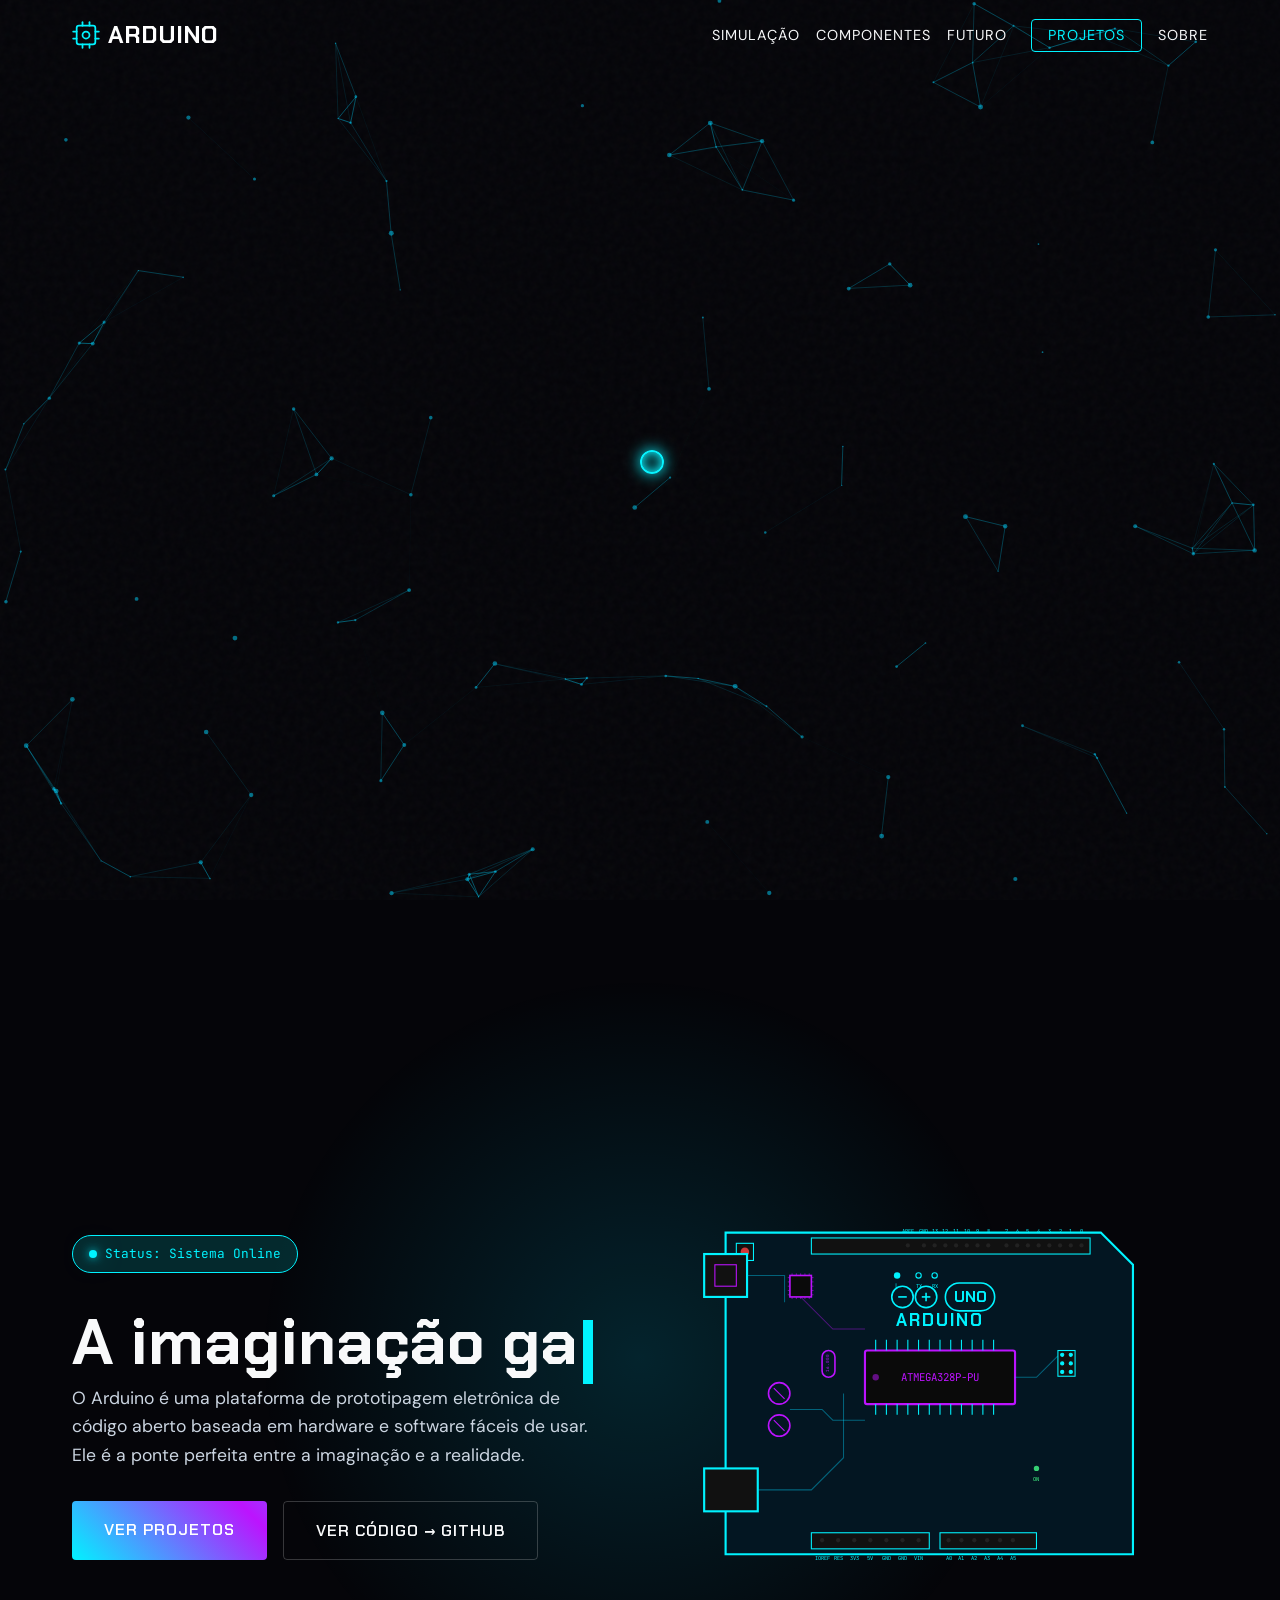
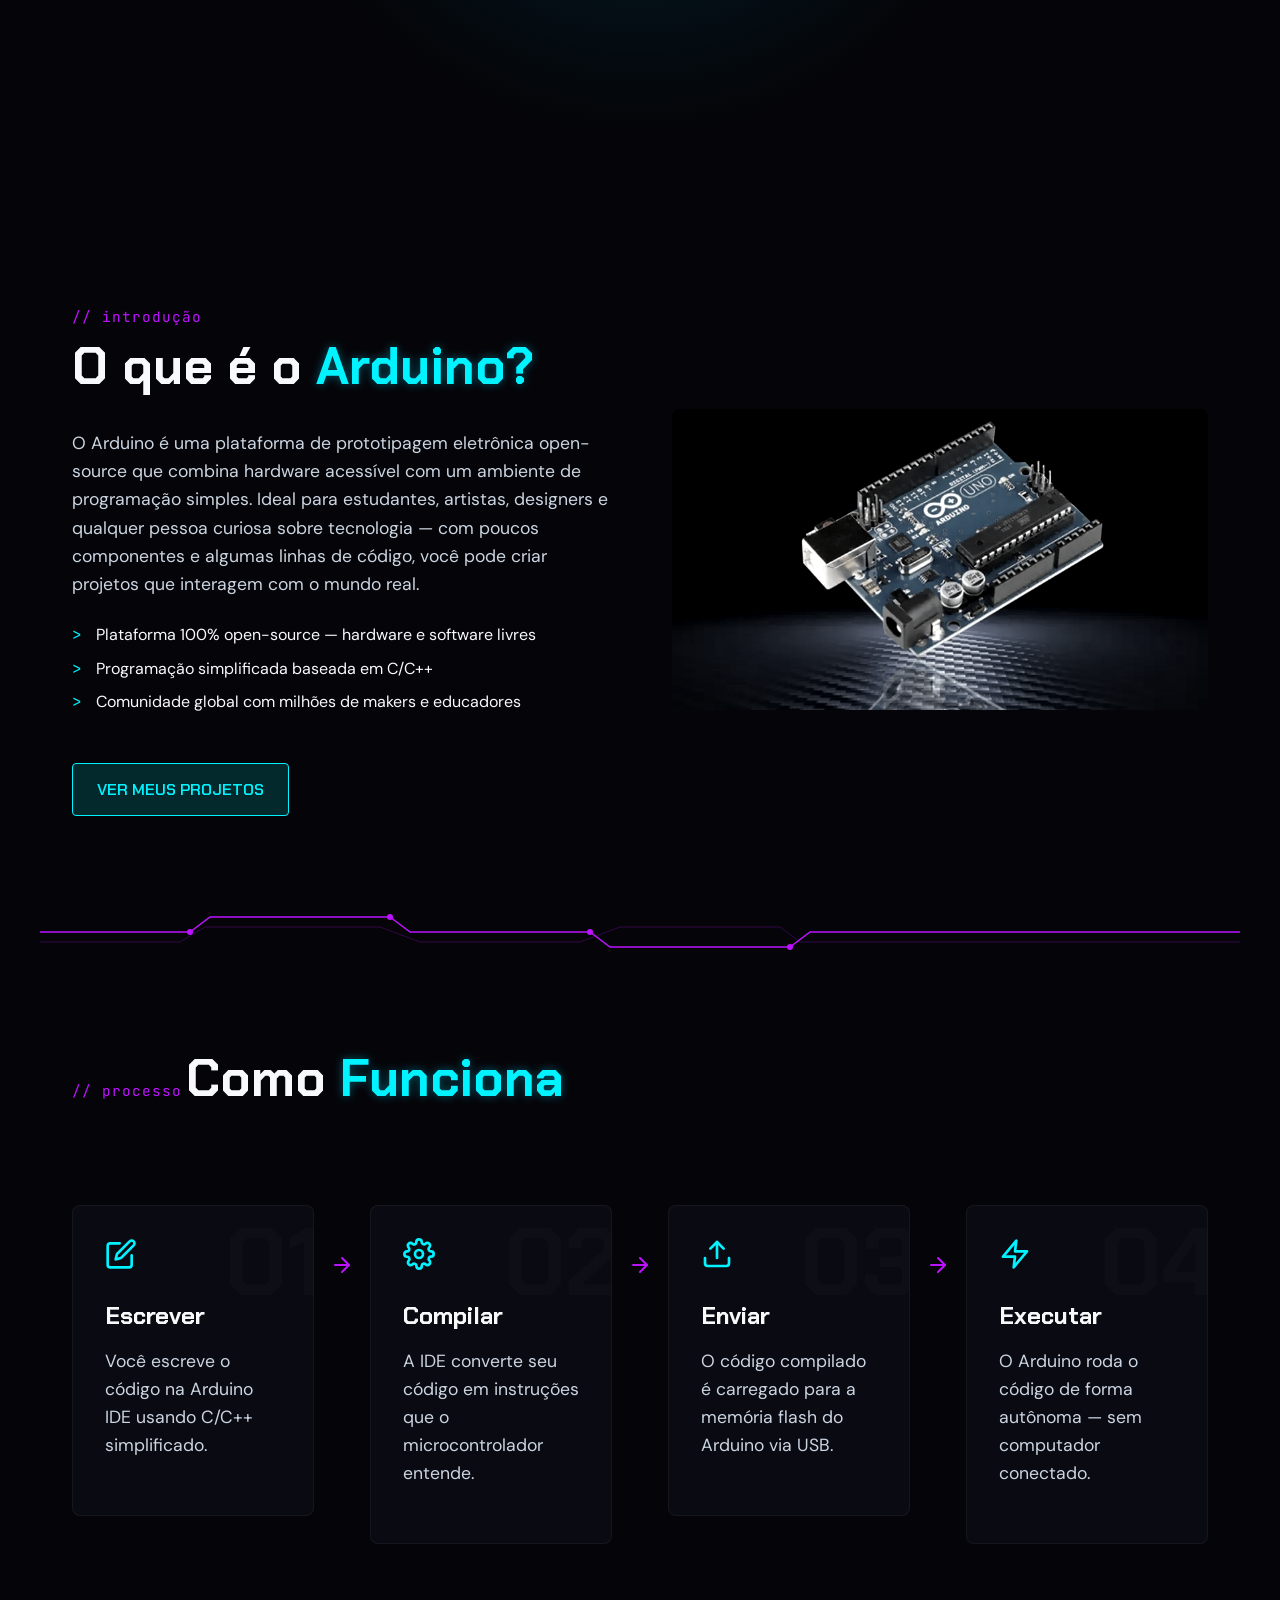
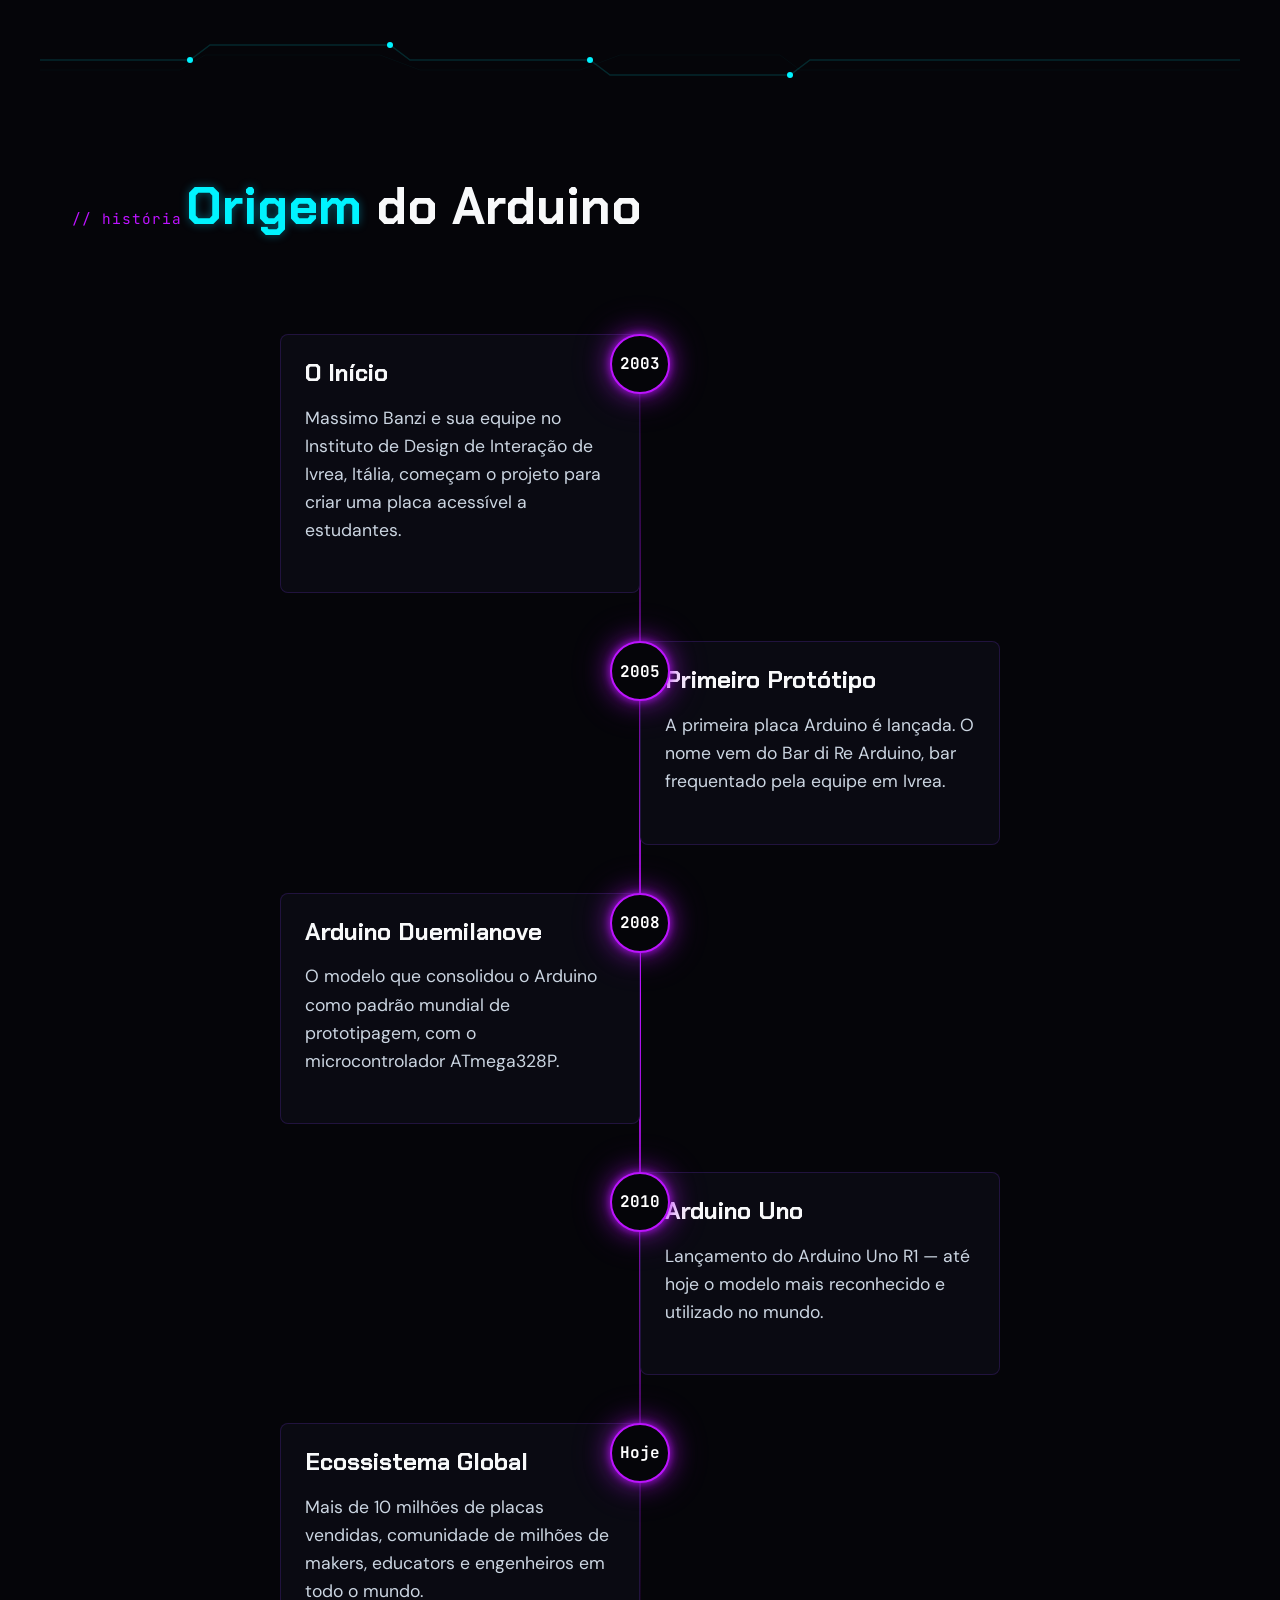
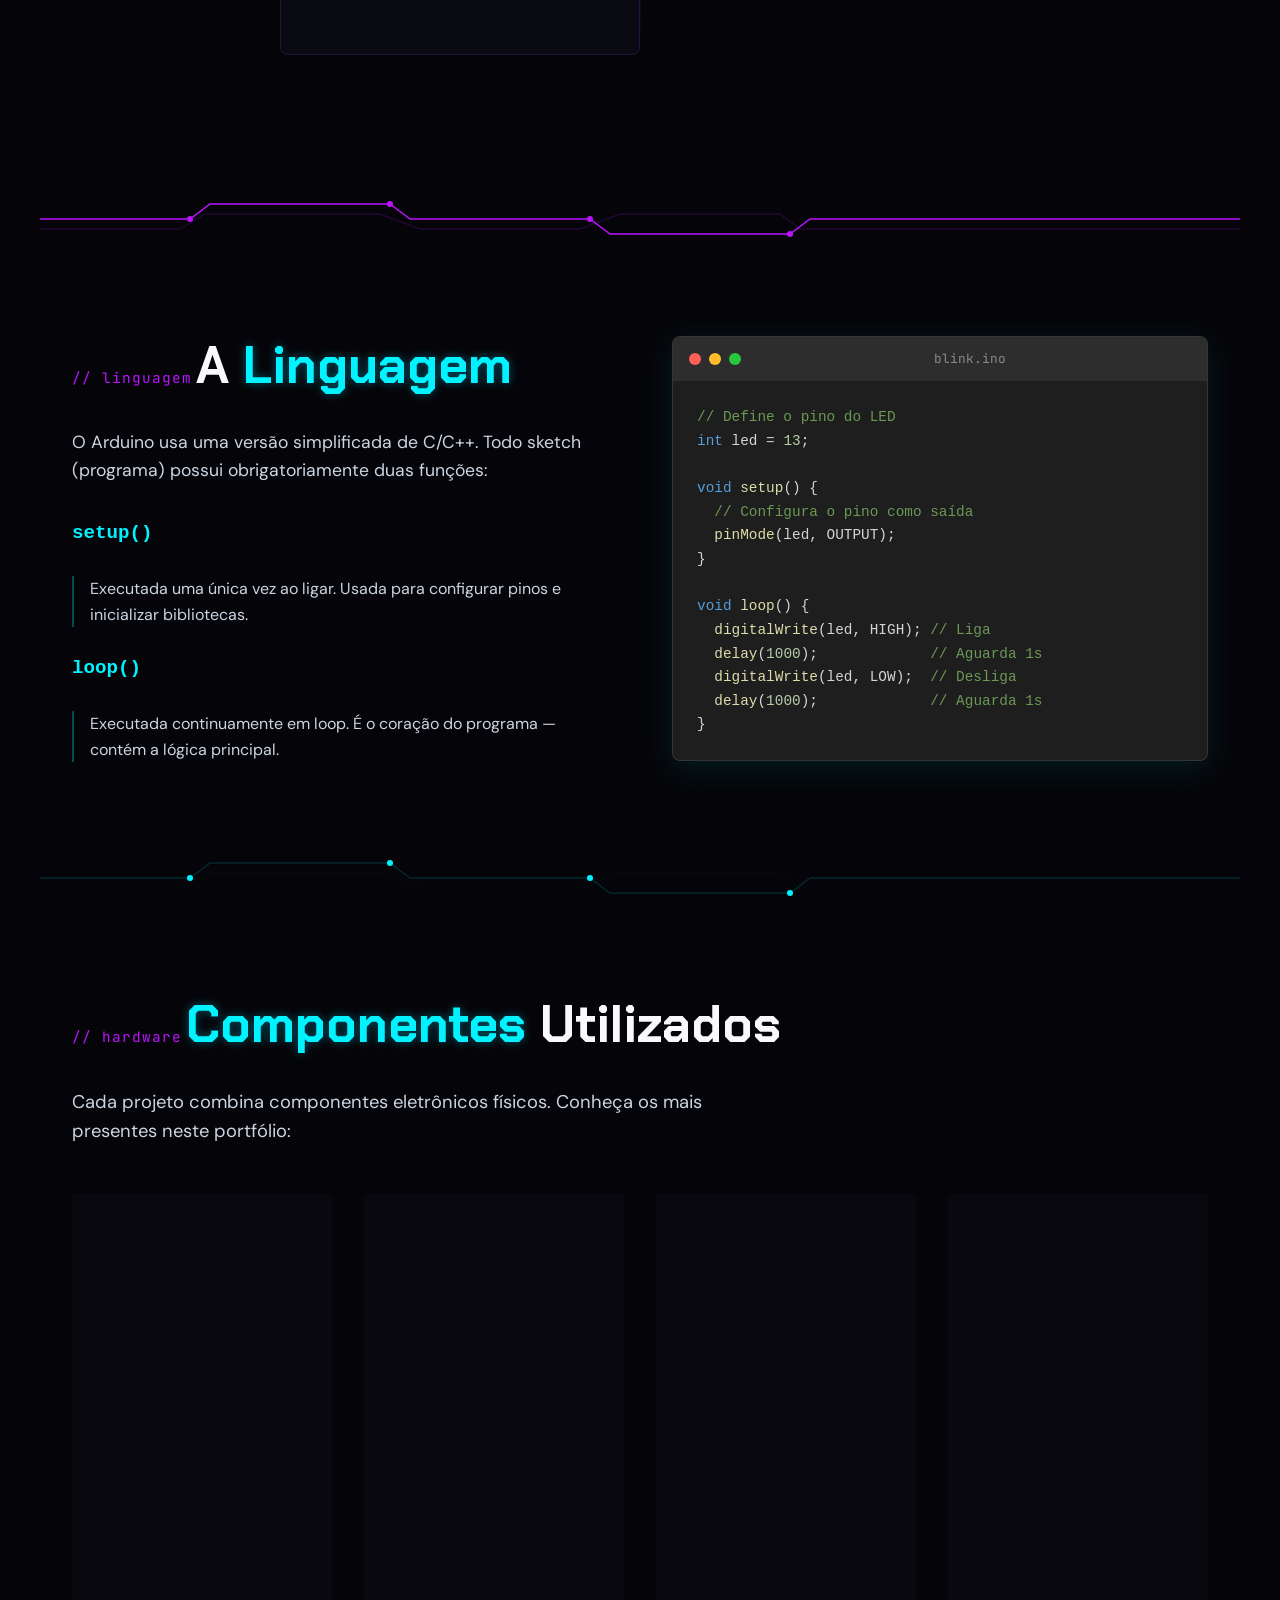
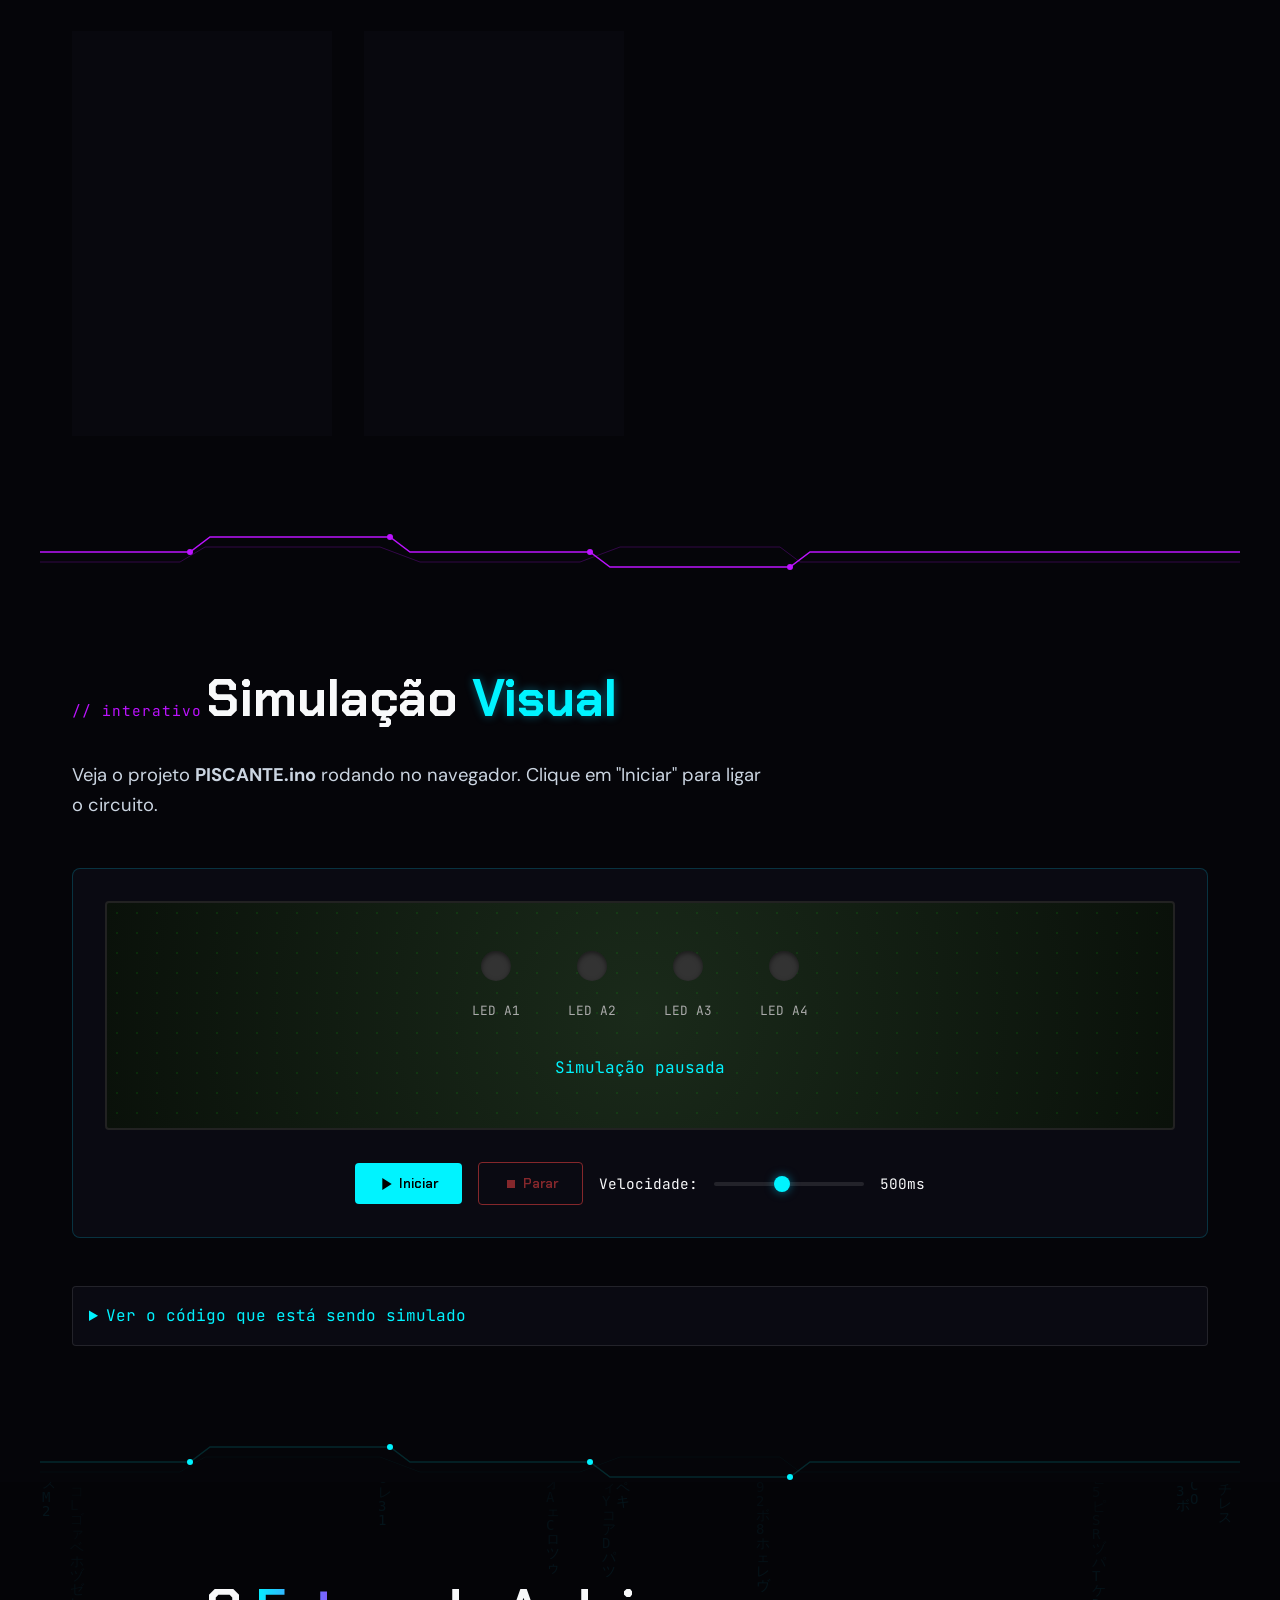
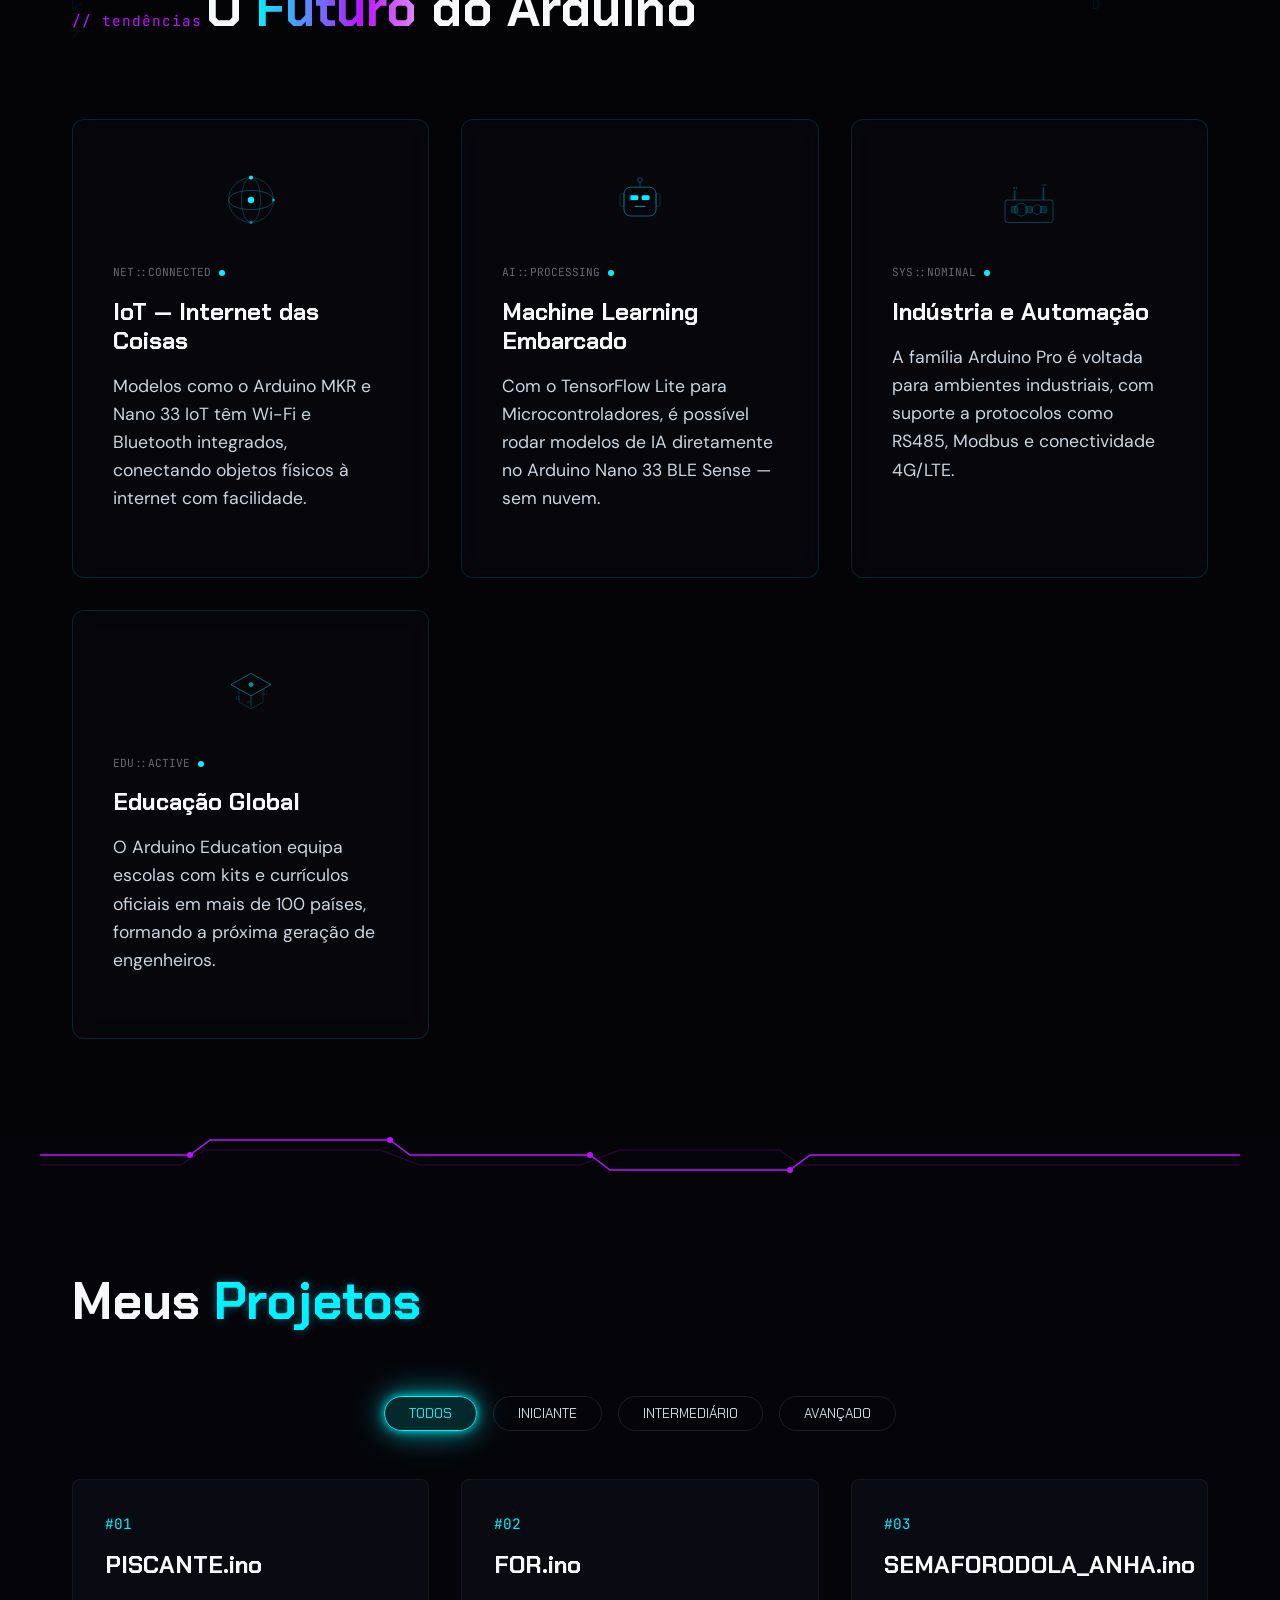
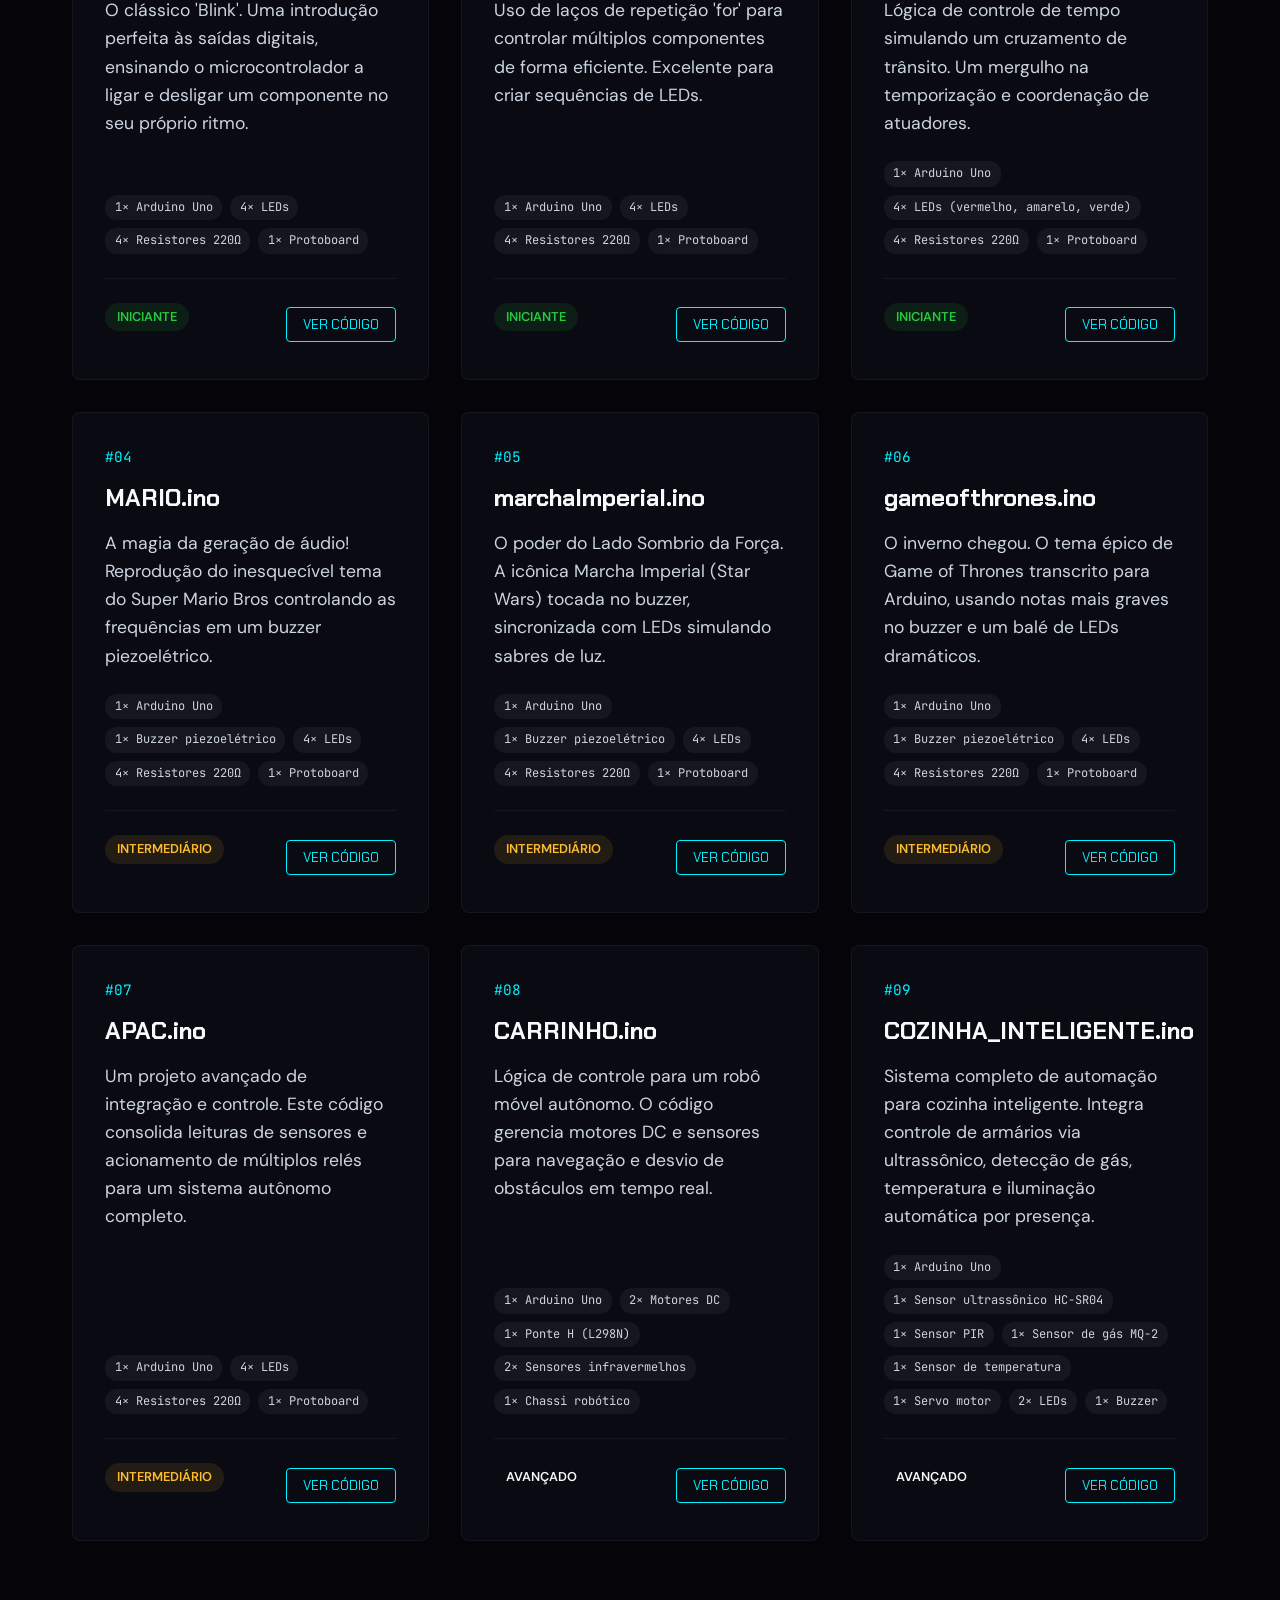
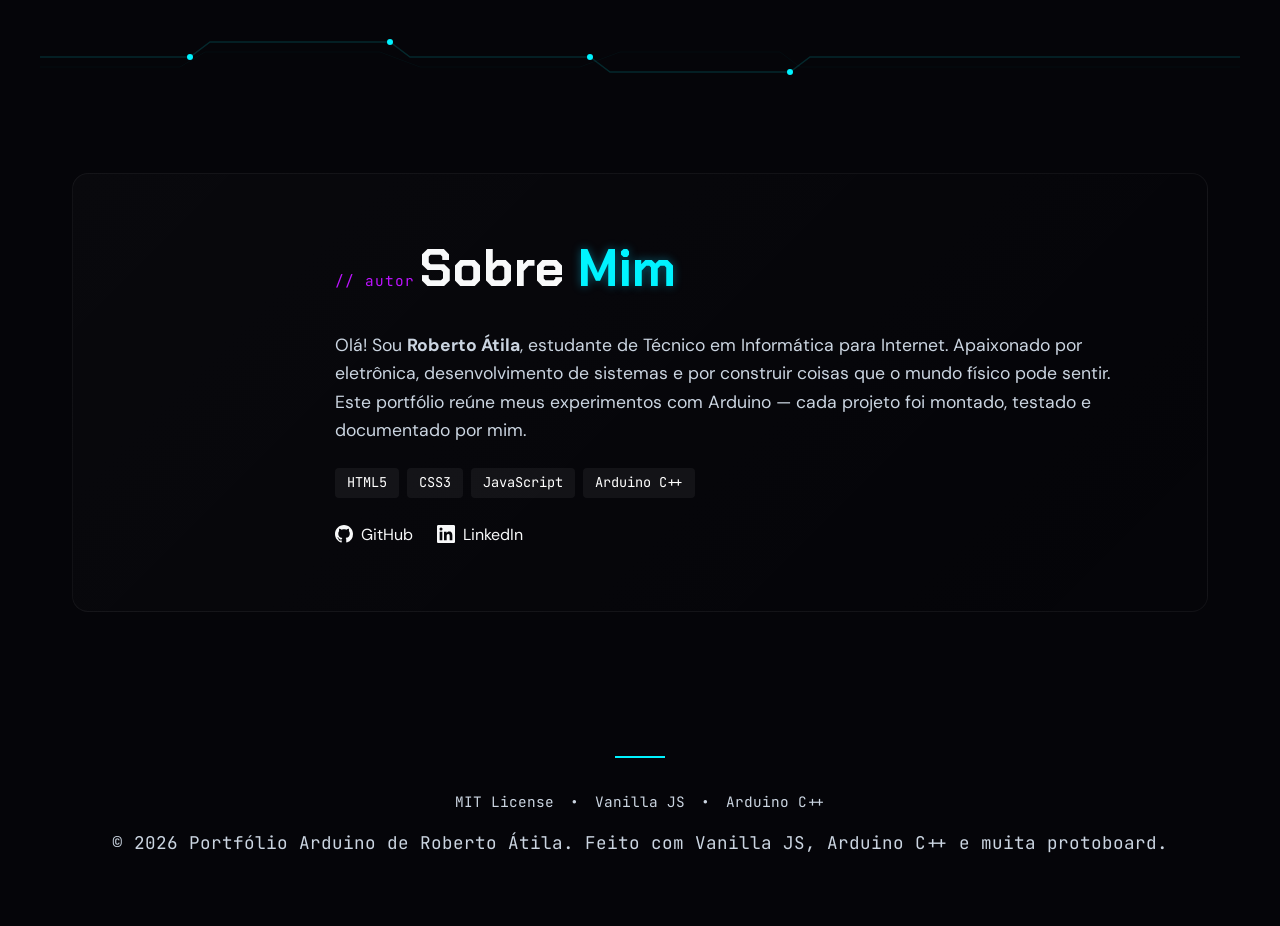
==== commit 16accd43: "feat: enhance Arduino Uno SVG visual representation and update styling for layout lists" ====
--- a/index.html
+++ b/index.html
@@ -123,14 +123,51 @@
                     <!-- Detalhes precisos da Placa Arduino Uno -->
                     <!-- Board Body -->
                     <path d="M 50,50 L 400,50 L 430,80 L 430,350 L 50,350 Z" fill="#031622" stroke="var(--neon-cyan)" stroke-width="2" />
+                    
+                    <!-- Reset Button -->
+                    <rect x="60" y="60" width="16" height="16" fill="#111" stroke="var(--neon-cyan)" stroke-width="1" />
+                    <circle cx="68" cy="68" r="4" fill="#ff4444" opacity="0.8" />
+
                     <!-- USB Port -->
                     <rect x="30" y="70" width="40" height="40" fill="#111" stroke="var(--neon-cyan)" stroke-width="2" />
                     <rect x="40" y="80" width="20" height="20" fill="none" stroke="var(--color-accent-secondary)" stroke-width="1" />
+                    
+                    <!-- ATmega16U2 (USB to Serial) -->
+                    <rect x="110" y="90" width="20" height="20" fill="#0a0a0a" stroke="var(--color-accent-secondary)" stroke-width="1.5" />
+                    <g stroke="var(--color-accent-secondary)" stroke-width="0.5">
+                        <line x1="112" y1="88" x2="112" y2="90" /><line x1="116" y1="88" x2="116" y2="90" /><line x1="120" y1="88" x2="120" y2="90" /><line x1="124" y1="88" x2="124" y2="90" /><line x1="128" y1="88" x2="128" y2="90" />
+                        <line x1="112" y1="110" x2="112" y2="112" /><line x1="116" y1="110" x2="116" y2="112" /><line x1="120" y1="110" x2="120" y2="112" /><line x1="124" y1="110" x2="124" y2="112" /><line x1="128" y1="110" x2="128" y2="112" />
+                        <line x1="108" y1="92" x2="110" y2="92" /><line x1="108" y1="96" x2="110" y2="96" /><line x1="108" y1="100" x2="110" y2="100" /><line x1="108" y1="104" x2="110" y2="104" /><line x1="108" y1="108" x2="110" y2="108" />
+                        <line x1="130" y1="92" x2="132" y2="92" /><line x1="130" y1="96" x2="132" y2="96" /><line x1="130" y1="100" x2="132" y2="100" /><line x1="130" y1="104" x2="132" y2="104" /><line x1="130" y1="108" x2="132" y2="108" />
+                    </g>
+
                     <!-- Power Jack -->
                     <rect x="30" y="270" width="50" height="40" fill="#111" stroke="var(--neon-cyan)" stroke-width="2" />
+                    
+                    <!-- 16MHz Crystal Oscillator -->
+                    <rect x="140" y="160" width="12" height="25" rx="6" fill="none" stroke="var(--color-accent-secondary)" stroke-width="1.5" />
+                    <text x="146" y="172" fill="var(--color-accent-secondary)" font-family="var(--font-mono)" font-size="4" text-anchor="middle" transform="rotate(-90 146 172)">16.000</text>
+
+                    <!-- Branding (UNO + ARDUINO) -->
+                    <g transform="translate(250, 115)">
+                        <!-- Arduino Logo Infinity -->
+                        <circle cx="-35" cy="-5" r="10" fill="none" stroke="var(--neon-cyan)" stroke-width="1.5" />
+                        <line x1="-39" y1="-5" x2="-31" y2="-5" stroke="var(--neon-cyan)" stroke-width="1.5" />
+                        <circle cx="-13" cy="-5" r="10" fill="none" stroke="var(--neon-cyan)" stroke-width="1.5" />
+                        <line x1="-17" y1="-5" x2="-9" y2="-5" stroke="var(--neon-cyan)" stroke-width="1.5" />
+                        <line x1="-13" y1="-9" x2="-13" y2="-1" stroke="var(--neon-cyan)" stroke-width="1.5" />
+                        <!-- UNO Box -->
+                        <rect x="5" y="-18" width="46" height="26" rx="13" fill="none" stroke="var(--neon-cyan)" stroke-width="1.5" />
+                        <text x="28" y="0" fill="var(--neon-cyan)" font-family="var(--font-display)" font-weight="700" font-size="14" text-anchor="middle">UNO</text>
+                        <!-- ARDUINO text -->
+                        <text x="0" y="22" fill="var(--neon-cyan)" font-family="var(--font-display)" font-weight="700" font-size="16" text-anchor="middle" letter-spacing="2">ARDUINO</text>
+                    </g>
+
                     <!-- ATmega328P Chip -->
                     <rect x="180" y="160" width="140" height="50" rx="2" fill="#0a0a0a" stroke="var(--color-accent-secondary)" stroke-width="2" />
-                    <text x="250" y="185" fill="var(--color-accent-secondary)" font-family="var(--font-mono)" font-size="10" text-anchor="middle">ATMEGA328P-PU</text>
+                    <circle cx="190" cy="185" r="3" fill="var(--color-accent-secondary)" opacity="0.5" />
+                    <text x="250" y="188" fill="var(--color-accent-secondary)" font-family="var(--font-mono)" font-size="10" text-anchor="middle">ATMEGA328P-PU</text>
+                    
                     <!-- Chip Pins -->
                     <g stroke="var(--neon-cyan)" stroke-width="1">
                         <!-- Top Pins -->
@@ -148,23 +185,77 @@
                         <line x1="270" y1="210" x2="270" y2="220" /><line x1="280" y1="210" x2="280" y2="220" />
                         <line x1="290" y1="210" x2="290" y2="220" /><line x1="300" y1="210" x2="300" y2="220" />
                     </g>
+                    
                     <!-- Capacitors -->
                     <circle cx="100" cy="200" r="10" fill="none" stroke="var(--color-accent-secondary)" stroke-width="1.5" />
                     <circle cx="100" cy="230" r="10" fill="none" stroke="var(--color-accent-secondary)" stroke-width="1.5" />
                     <line x1="95" y1="195" x2="105" y2="205" stroke="var(--color-accent-secondary)" stroke-width="1" />
+                    <line x1="95" y1="225" x2="105" y2="235" stroke="var(--color-accent-secondary)" stroke-width="1" />
+                    
                     <!-- Tracks -->
-                    <path d="M 70,90 L 120,90 L 150,120 L 150,170" fill="none" stroke="rgba(0, 212, 255, 0.4)" stroke-width="1" />
+                    <path d="M 70,90 L 105,90 L 105,115" fill="none" stroke="rgba(0, 212, 255, 0.4)" stroke-width="1" />
                     <path d="M 80,290 L 130,290 L 160,260 L 160,200" fill="none" stroke="rgba(0, 212, 255, 0.4)" stroke-width="1" />
-                    <!-- Digital Headers -->
-                    <rect x="230" y="55" width="160" height="15" fill="#111" stroke="var(--neon-cyan)" stroke-width="1" />
-                    <rect x="130" y="55" width="90" height="15" fill="#111" stroke="var(--neon-cyan)" stroke-width="1" />
-                    <!-- Analog Headers -->
+                    <path d="M 120,110 L 150,140 L 180,140" fill="none" stroke="rgba(188, 19, 254, 0.4)" stroke-width="1" />
+                    <path d="M 320,185 L 340,185 L 360,165" fill="none" stroke="rgba(0, 212, 255, 0.4)" stroke-width="1" />
+                    <path d="M 110,215 L 140,215 L 150,225 L 180,225" fill="none" stroke="rgba(0, 212, 255, 0.4)" stroke-width="1" />
+                    
+                    <!-- Digital Headers (0-13, GND, AREF) -->
+                    <rect x="130" y="55" width="260" height="15" fill="#111" stroke="var(--neon-cyan)" stroke-width="1" />
+                    <g fill="var(--neon-cyan)" font-family="var(--font-mono)" font-size="5" text-anchor="middle">
+                        <text x="382" y="50">0</text><text x="372" y="50">1</text><text x="362" y="50">2</text><text x="352" y="50">3</text>
+                        <text x="342" y="50">4</text><text x="332" y="50">5</text><text x="322" y="50">6</text><text x="312" y="50">7</text>
+                        <text x="295" y="50">8</text><text x="285" y="50">9</text><text x="275" y="50">10</text><text x="265" y="50">11</text>
+                        <text x="255" y="50">12</text><text x="245" y="50">13</text><text x="235" y="50">GND</text><text x="220" y="50">AREF</text>
+                    </g>
+                    <!-- Header pins (dots) -->
+                    <g fill="#222">
+                        <circle cx="382" cy="62" r="2" /><circle cx="372" cy="62" r="2" /><circle cx="362" cy="62" r="2" /><circle cx="352" cy="62" r="2" />
+                        <circle cx="342" cy="62" r="2" /><circle cx="332" cy="62" r="2" /><circle cx="322" cy="62" r="2" /><circle cx="312" cy="62" r="2" />
+                        <circle cx="295" cy="62" r="2" /><circle cx="285" cy="62" r="2" /><circle cx="275" cy="62" r="2" /><circle cx="265" cy="62" r="2" />
+                        <circle cx="255" cy="62" r="2" /><circle cx="245" cy="62" r="2" /><circle cx="235" cy="62" r="2" /><circle cx="220" cy="62" r="2" />
+                    </g>
+
+                    <!-- Power & Analog Headers -->
+                    <rect x="130" y="330" width="110" height="15" fill="#111" stroke="var(--neon-cyan)" stroke-width="1" />
                     <rect x="250" y="330" width="90" height="15" fill="#111" stroke="var(--neon-cyan)" stroke-width="1" />
-                    <!-- Power Headers -->
-                    <rect x="130" y="330" width="110" height="15" fill="#111" stroke="var(--neon-cyan)" stroke-width="1" />
+                    <g fill="var(--neon-cyan)" font-family="var(--font-mono)" font-size="5" text-anchor="middle">
+                        <text x="140" y="355">IOREF</text><text x="155" y="355">RES</text><text x="170" y="355">3V3</text><text x="185" y="355">5V</text>
+                        <text x="200" y="355">GND</text><text x="215" y="355">GND</text><text x="230" y="355">VIN</text>
+                        <text x="258" y="355">A0</text><text x="270" y="355">A1</text><text x="282" y="355">A2</text>
+                        <text x="294" y="355">A3</text><text x="306" y="355">A4</text><text x="318" y="355">A5</text>
+                    </g>
+                    <!-- Header pins (dots) -->
+                    <g fill="#222">
+                        <circle cx="140" cy="337" r="2" /><circle cx="155" cy="337" r="2" /><circle cx="170" cy="337" r="2" /><circle cx="185" cy="337" r="2" />
+                        <circle cx="200" cy="337" r="2" /><circle cx="215" cy="337" r="2" /><circle cx="230" cy="337" r="2" />
+                        <circle cx="258" cy="337" r="2" /><circle cx="270" cy="337" r="2" /><circle cx="282" cy="337" r="2" />
+                        <circle cx="294" cy="337" r="2" /><circle cx="306" cy="337" r="2" /><circle cx="318" cy="337" r="2" />
+                    </g>
+
+                    <!-- ICSP Header -->
+                    <g fill="#111" stroke="var(--neon-cyan)" stroke-width="1">
+                        <rect x="360" y="160" width="16" height="24" />
+                        <circle cx="364" cy="164" r="1.5" fill="var(--neon-cyan)" />
+                        <circle cx="372" cy="164" r="1.5" fill="var(--neon-cyan)" />
+                        <circle cx="364" cy="172" r="1.5" fill="var(--neon-cyan)" />
+                        <circle cx="372" cy="172" r="1.5" fill="var(--neon-cyan)" />
+                        <circle cx="364" cy="180" r="1.5" fill="var(--neon-cyan)" />
+                        <circle cx="372" cy="180" r="1.5" fill="var(--neon-cyan)" />
+                    </g>
+
+                    <!-- LEDs: L, TX, RX, ON -->
                     <!-- L13 LED -->
                     <circle cx="210" cy="90" r="3" fill="var(--color-accent-primary)" class="hero-l13-led pulse-fast" />
-                    <text x="210" y="105" fill="var(--color-accent-primary)" font-family="var(--font-mono)" font-size="8" text-anchor="middle">L</text>
+                    <text x="210" y="102" fill="var(--color-accent-primary)" font-family="var(--font-mono)" font-size="6" text-anchor="middle">L</text>
+                    <!-- TX LED -->
+                    <circle cx="230" cy="90" r="2.5" fill="none" stroke="var(--color-accent-primary)" stroke-width="1" />
+                    <text x="230" y="102" fill="var(--color-accent-primary)" font-family="var(--font-mono)" font-size="5" text-anchor="middle">TX</text>
+                    <!-- RX LED -->
+                    <circle cx="245" cy="90" r="2.5" fill="none" stroke="var(--color-accent-primary)" stroke-width="1" />
+                    <text x="245" y="102" fill="var(--color-accent-primary)" font-family="var(--font-mono)" font-size="5" text-anchor="middle">RX</text>
+                    <!-- ON LED -->
+                    <circle cx="340" cy="270" r="2.5" fill="#44ff88" opacity="0.8" />
+                    <text x="340" y="282" fill="#44ff88" font-family="var(--font-mono)" font-size="5" text-anchor="middle">ON</text>
                 </svg>
             </div>
         </div>
--- a/styles.css
+++ b/styles.css
@@ -17,8 +17,11 @@
   --neon-purple: #bc13fe;
   --neon-purple-dim: rgba(188, 19, 254, 0.15);
   
+  --color-accent-primary: var(--neon-cyan);
+  --color-accent-secondary: var(--neon-purple);
+
   --text-main: #f8f9fa;
-  --text-muted: #94a3b8;
+  --text-muted: #cbd5e1;
   
   /* Fonts */
   --font-display: 'Chakra Petch', sans-serif;
@@ -160,6 +163,19 @@
   width: 56px;
 }
 
+.holo-text {
+  background: linear-gradient(90deg, var(--neon-cyan), var(--neon-purple), #fff, var(--neon-cyan));
+  background-size: 200% auto;
+  color: transparent;
+  -webkit-background-clip: text;
+  background-clip: text;
+  animation: holoLoop 3s linear infinite;
+}
+
+@keyframes holoLoop {
+  to { background-position: 200% center; }
+}
+
 h3 {
   font-size: 1.5rem;
   margin-bottom: 1rem;
@@ -194,6 +210,12 @@
   margin-bottom: 0.5rem;
   font-size: 0.9rem;
   letter-spacing: 1px;
+}
+
+.section-intro {
+  max-width: 700px;
+  margin-bottom: 3rem;
+  font-size: 1.15rem;
 }
 
 /* ==========================================================================
@@ -388,6 +410,24 @@
   width: 100%;
 }
 
+.nav-link--cta {
+  border: 1px solid var(--neon-cyan);
+  padding: 0.4rem 1rem;
+  border-radius: 4px;
+  color: var(--neon-cyan);
+  margin-left: 0.5rem;
+}
+
+.nav-link--cta::after {
+  display: none;
+}
+
+.nav-link--cta:hover {
+  background: rgba(0, 243, 255, 0.1);
+  box-shadow: 0 0 10px rgba(0, 243, 255, 0.3);
+  color: #fff;
+}
+
 .nav-menu-btn {
   display: none;
   background: none;
@@ -464,6 +504,15 @@
   100% { opacity: 1; transform: scale(1); }
 }
 
+.hero-l13-led.pulse-fast {
+  animation: pulseFast 0.5s infinite alternate;
+}
+
+@keyframes pulseFast {
+  from { opacity: 0.3; filter: drop-shadow(0 0 2px var(--color-accent-primary)); }
+  to { opacity: 1; filter: drop-shadow(0 0 8px var(--color-accent-primary)); }
+}
+
 .typewriter-cursor {
   display: inline-block;
   width: 10px;
@@ -547,10 +596,12 @@
 .what-facts {
   list-style: none;
   margin-bottom: 2rem;
+  display: flex;
+  flex-direction: column;
+  gap: 0.5rem;
 }
 
 .what-facts li {
-  margin-bottom: 0.5rem;
   position: relative;
   padding-left: 1.5rem;
 }
@@ -561,6 +612,26 @@
   left: 0;
   color: var(--neon-cyan);
   font-family: var(--font-mono);
+}
+
+.cta-btn {
+  display: inline-block;
+  margin-top: 1rem;
+  padding: 0.8rem 1.5rem;
+  background: var(--neon-cyan-dim);
+  border: 1px solid var(--neon-cyan);
+  color: var(--neon-cyan);
+  border-radius: 4px;
+  font-family: var(--font-display);
+  font-weight: 600;
+  text-transform: uppercase;
+  transition: all var(--t-base);
+}
+
+.cta-btn:hover {
+  background: var(--neon-cyan);
+  color: #000;
+  box-shadow: var(--shadow-neon-cyan);
 }
 
 .board-figure {
@@ -775,6 +846,27 @@
   align-items: center;
 }
 
+.lang-functions {
+  margin-top: 2rem;
+  display: flex;
+  flex-direction: column;
+  gap: 1.5rem;
+}
+
+.lang-functions dt {
+  font-family: var(--font-mono);
+  color: var(--neon-cyan);
+  font-weight: bold;
+  font-size: 1.2rem;
+  margin-bottom: 0.2rem;
+}
+
+.lang-functions dd {
+  color: var(--text-muted);
+  padding-left: 1rem;
+  border-left: 2px solid rgba(0, 243, 255, 0.3);
+}
+
 .editor-window {
   background: #1e1e1e;
   border-radius: 8px;
@@ -1049,7 +1141,7 @@
   overflow: hidden;
 }
 
-#digital-rain {
+#digital-rain, .digital-rain {
   position: absolute;
   top: 0;
   left: 0;
@@ -1057,6 +1149,7 @@
   height: 100%;
   z-index: 0;
   opacity: 0.15;
+  pointer-events: none;
 }
 
 .future-grid {
@@ -1083,6 +1176,11 @@
   transform: translateY(-10px) rotateX(5deg) rotateY(-5deg);
   box-shadow: 20px 20px 30px rgba(0,0,0,0.5), inset 0 0 20px rgba(0,212,255,0.05);
   border-color: rgba(0, 212, 255, 0.4);
+}
+
+.glass-card {
+  backdrop-filter: blur(12px);
+  -webkit-backdrop-filter: blur(12px);
 }
 
 .card-scan-line {
@@ -1252,6 +1350,39 @@
 .project-desc {
   flex-grow: 1;
   margin-bottom: 1.5rem;
+}
+
+.project-number {
+  font-family: var(--font-mono);
+  color: var(--neon-cyan);
+  font-size: 0.9rem;
+  margin-bottom: 1rem;
+  display: block;
+}
+
+.project-components {
+  display: flex;
+  flex-wrap: wrap;
+  gap: 0.5rem;
+  margin-bottom: 1.5rem;
+}
+
+.comp-chip {
+  font-family: var(--font-mono);
+  font-size: 0.75rem;
+  padding: 0.2rem 0.6rem;
+  background: rgba(255, 255, 255, 0.05);
+  border-radius: 12px;
+  color: var(--text-muted);
+}
+
+.project-footer {
+  display: flex;
+  justify-content: space-between;
+  align-items: center;
+  margin-top: auto;
+  border-top: 1px solid rgba(255, 255, 255, 0.05);
+  padding-top: 1.5rem;
 }
 
 .project-btn {
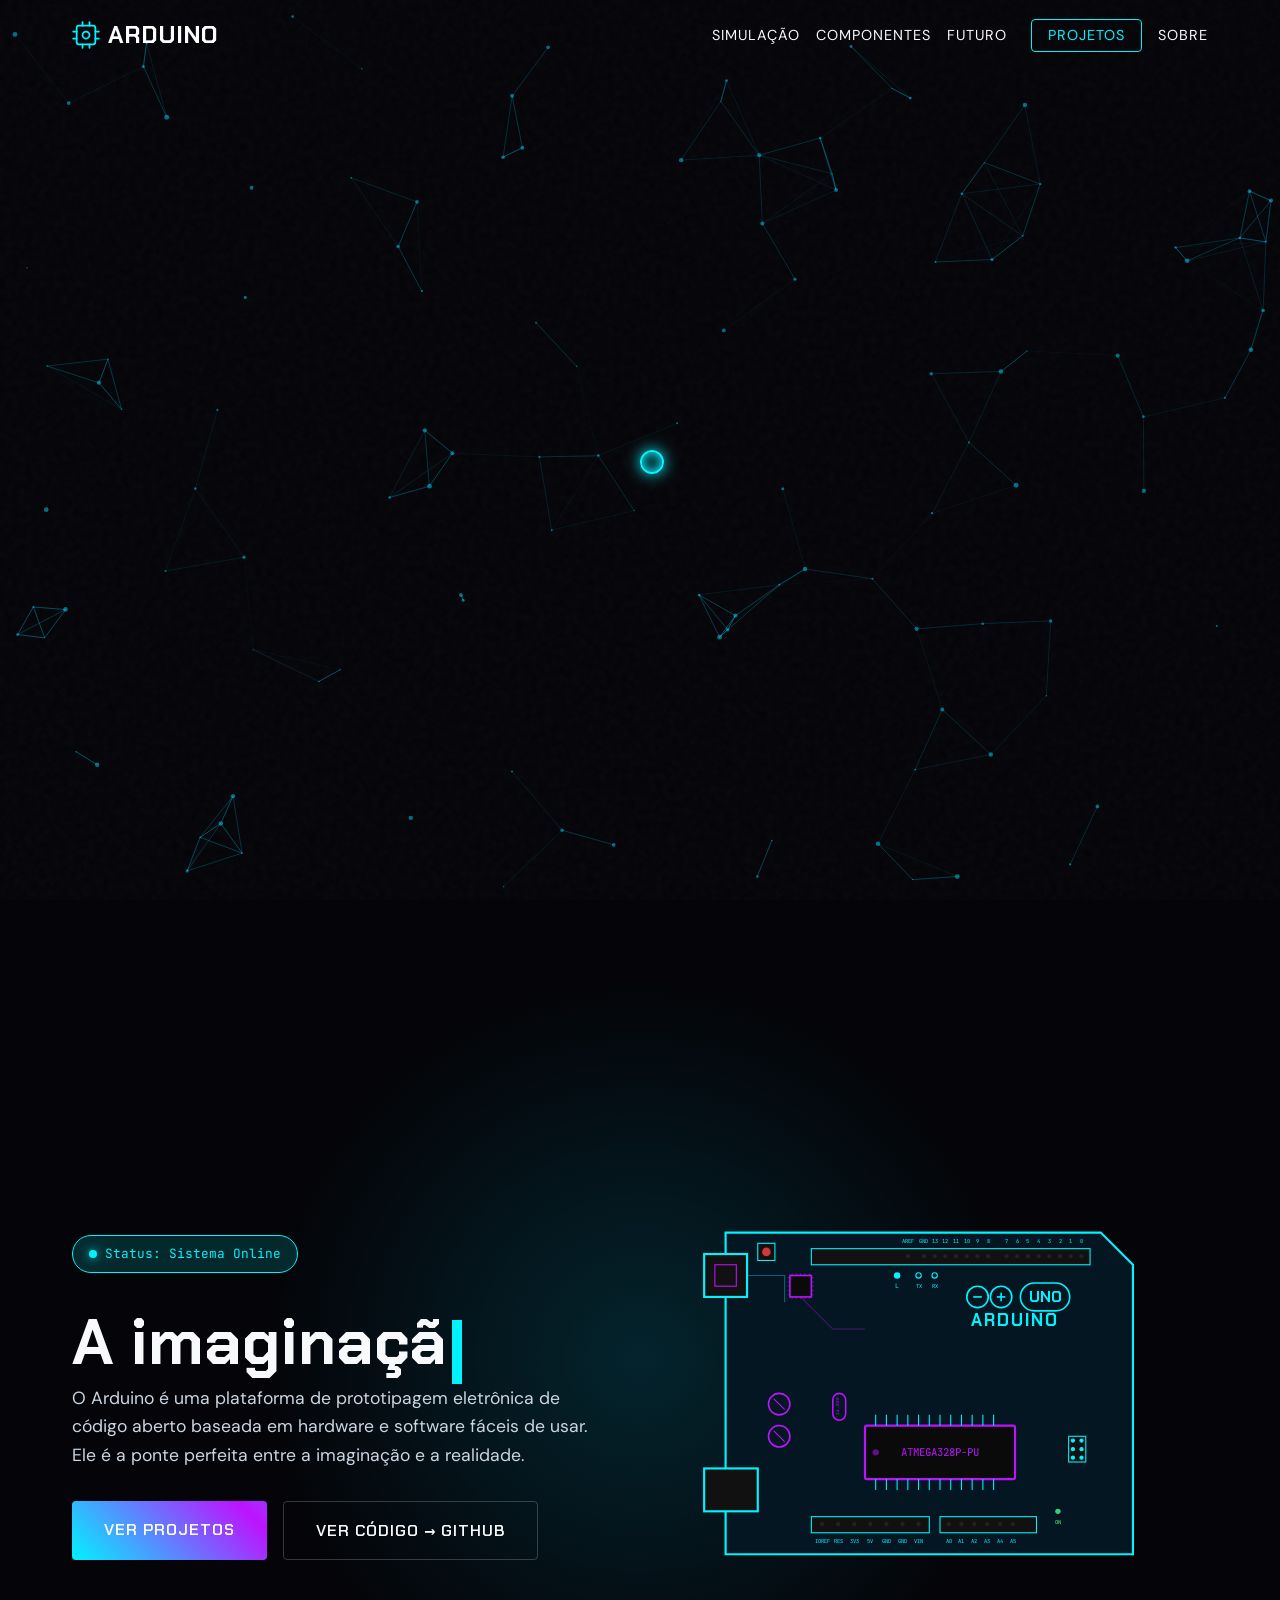
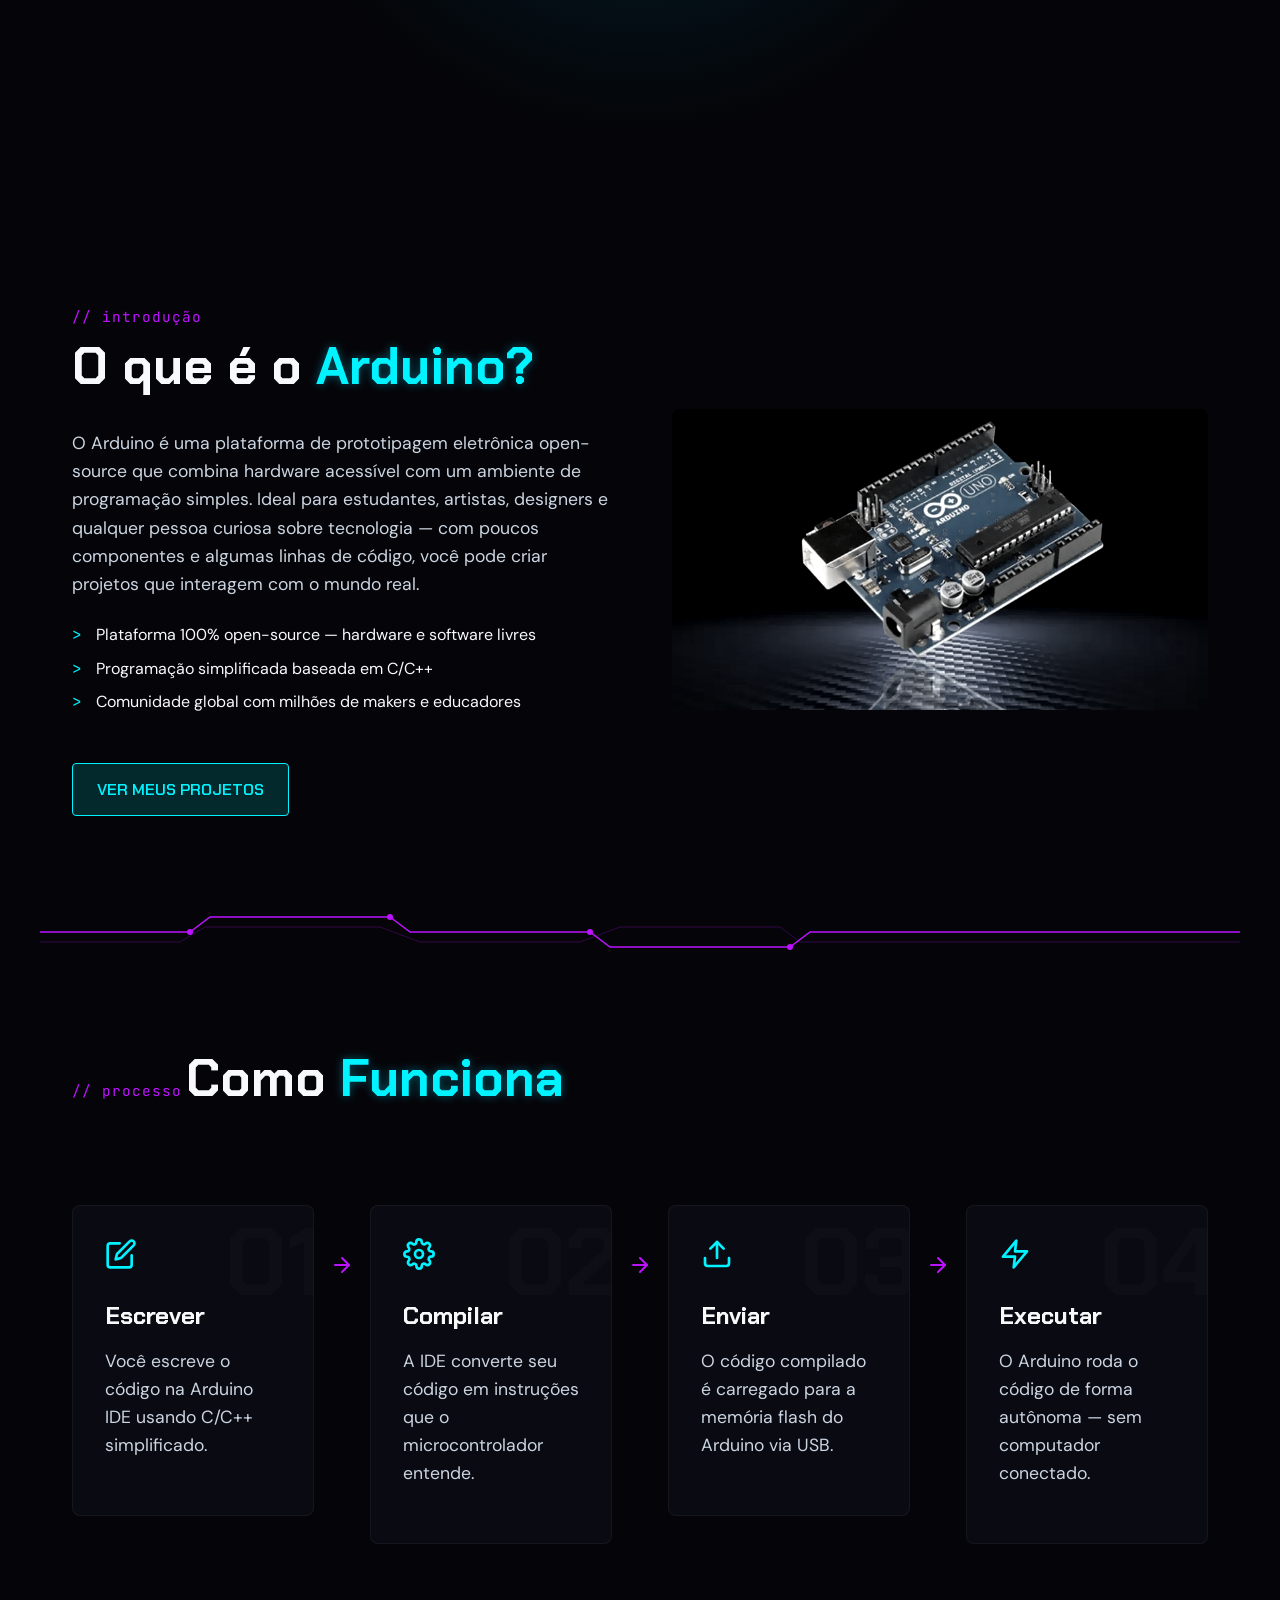
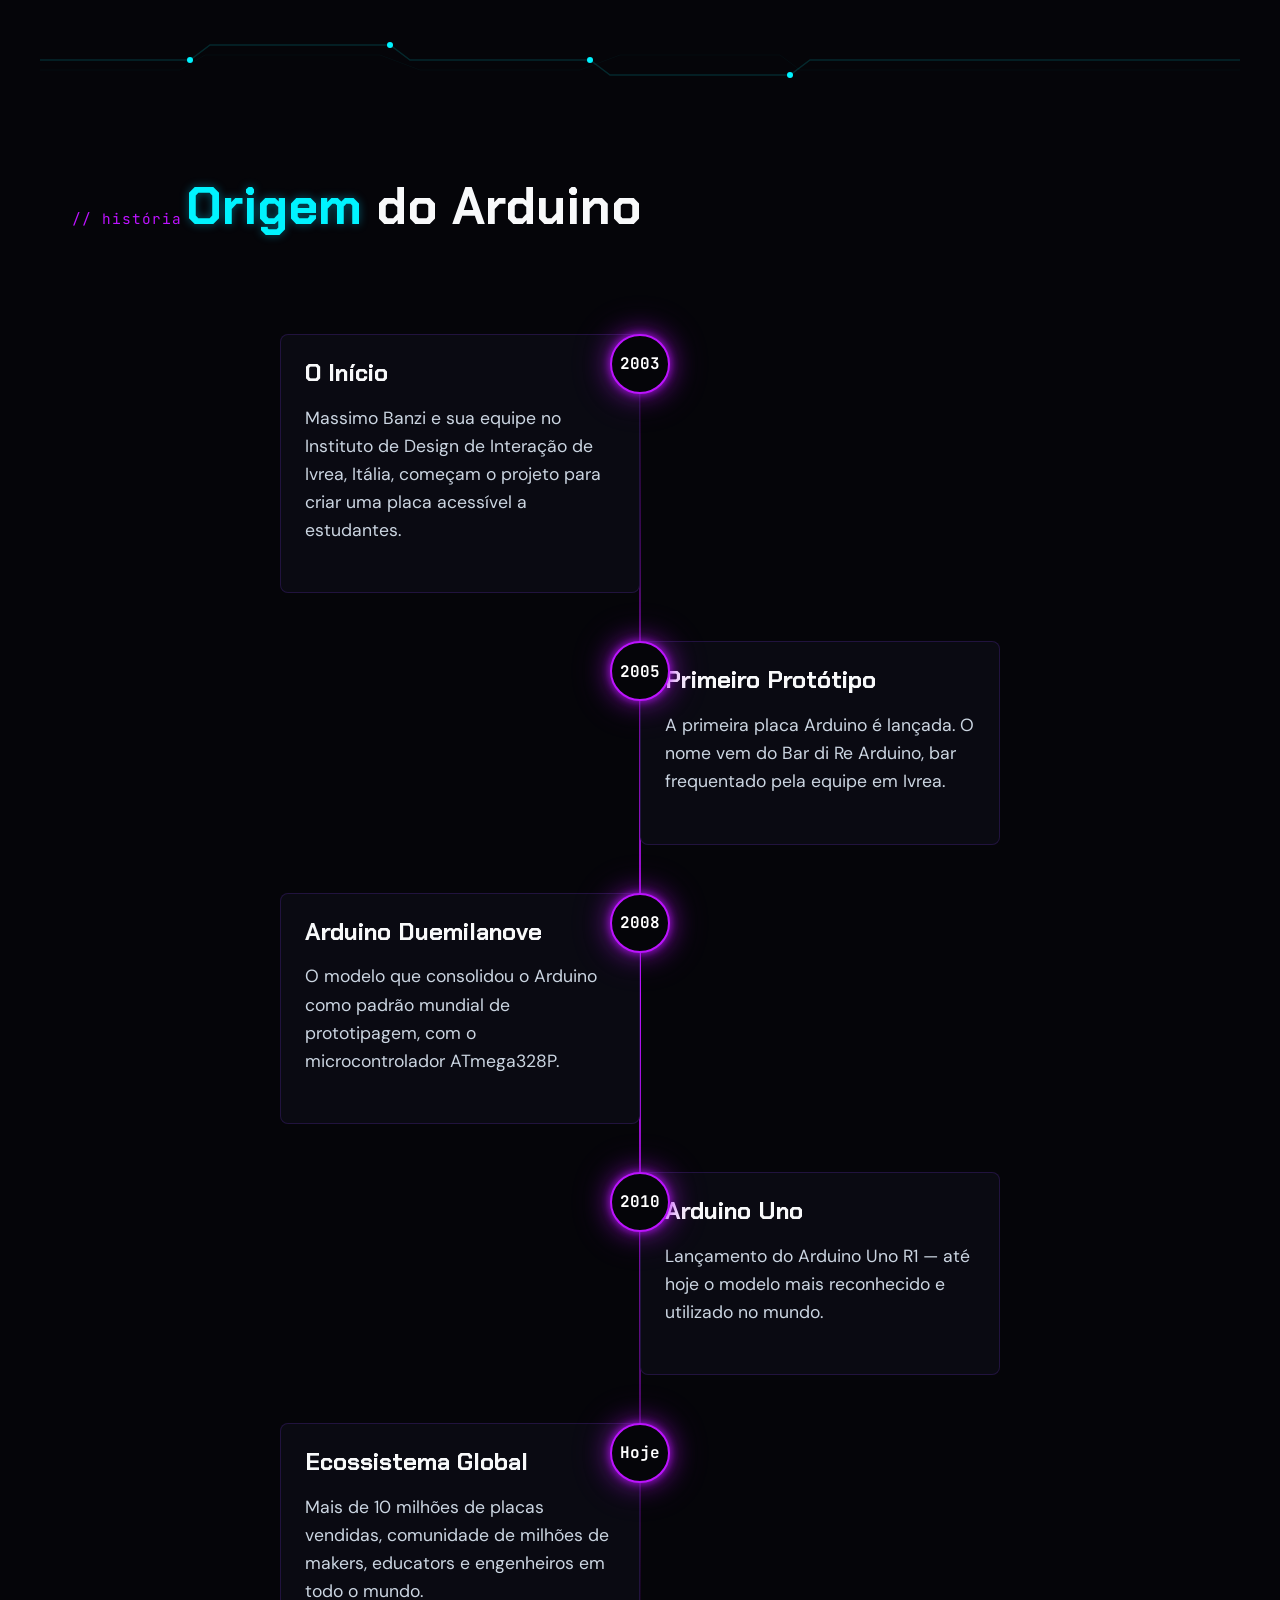
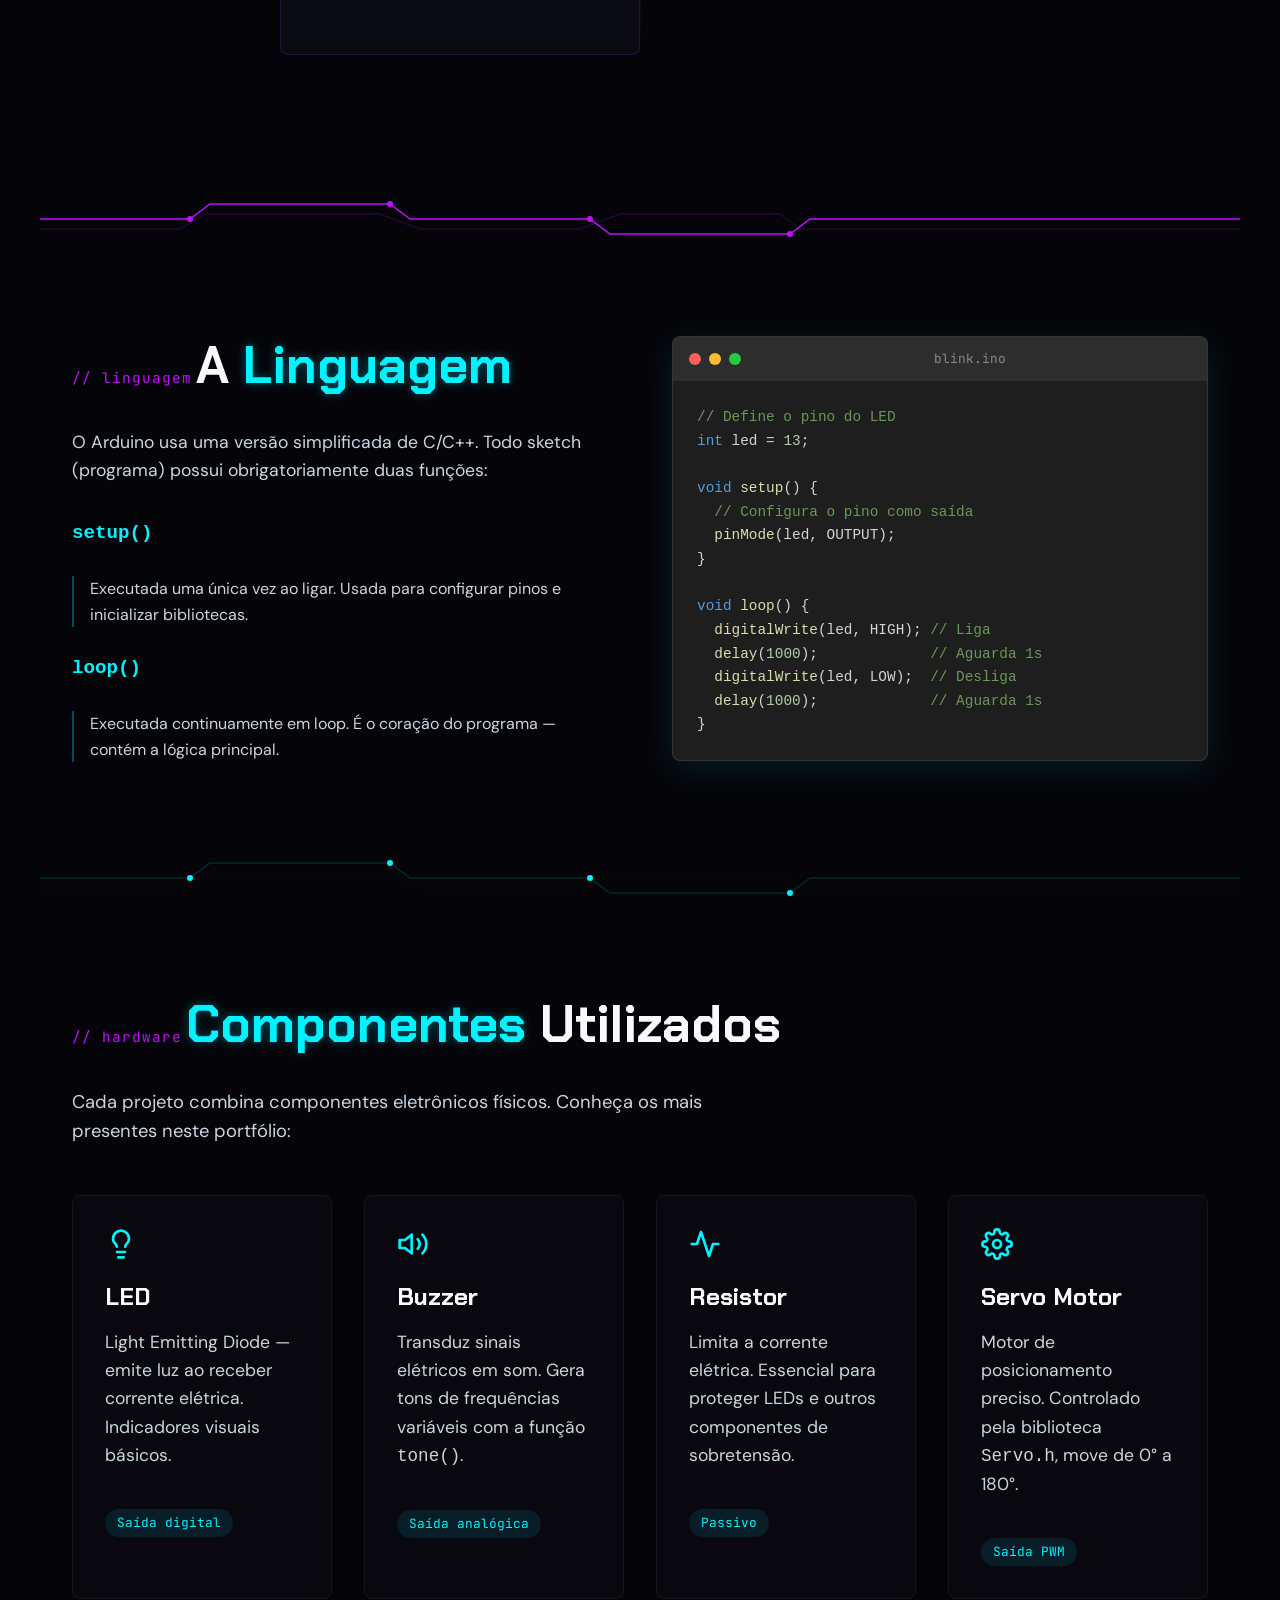
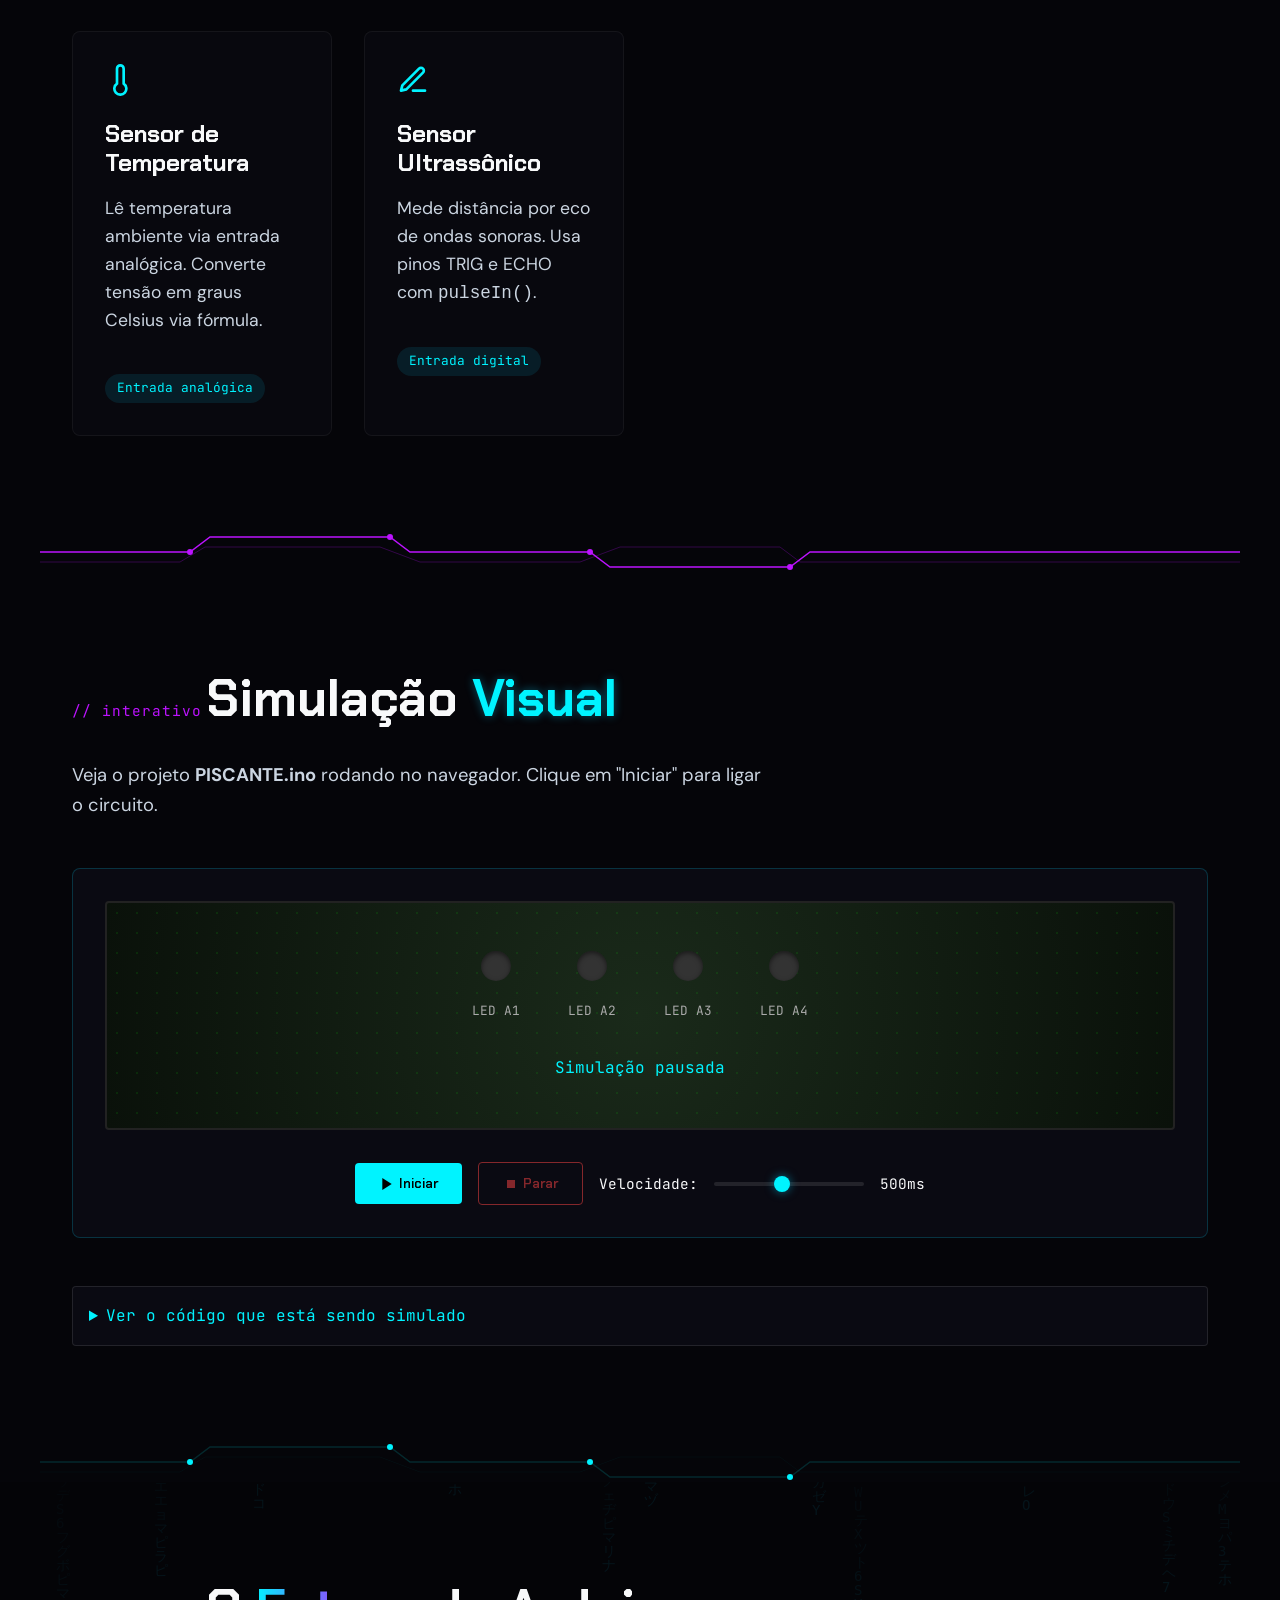
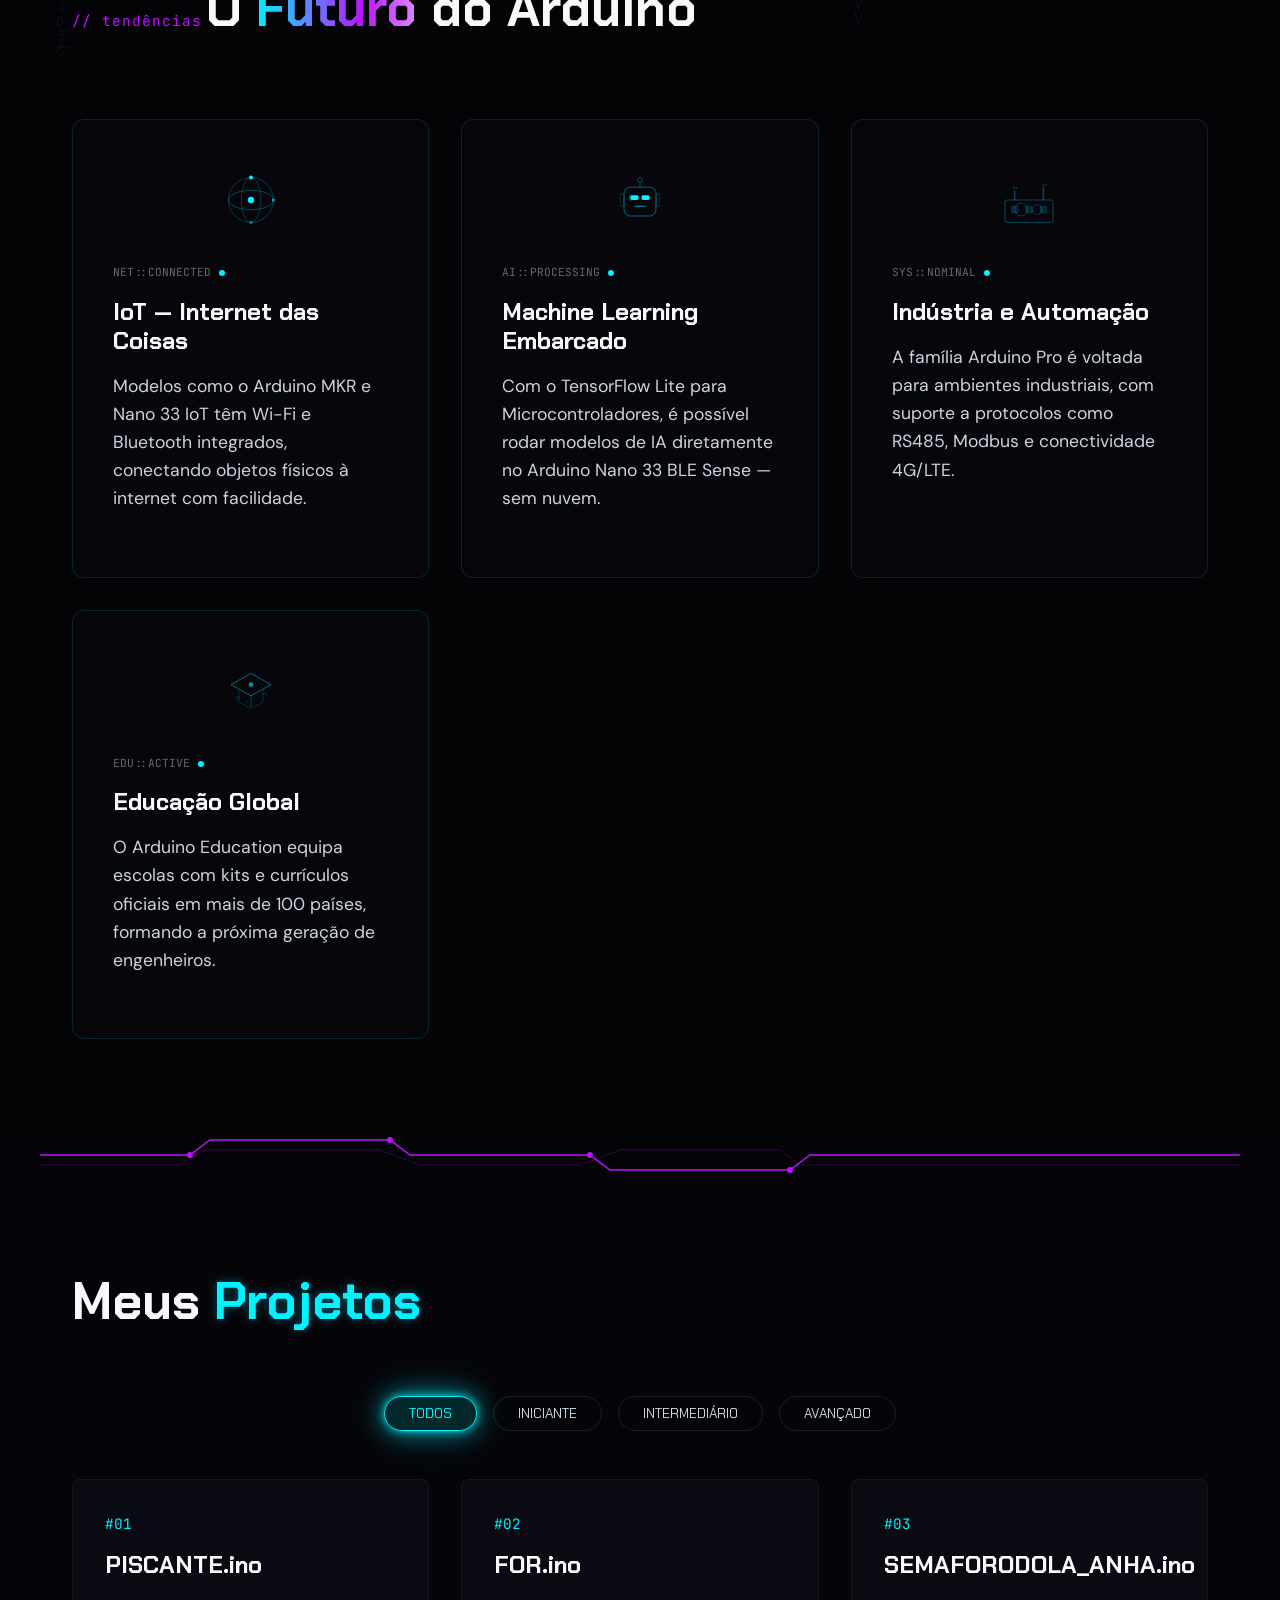
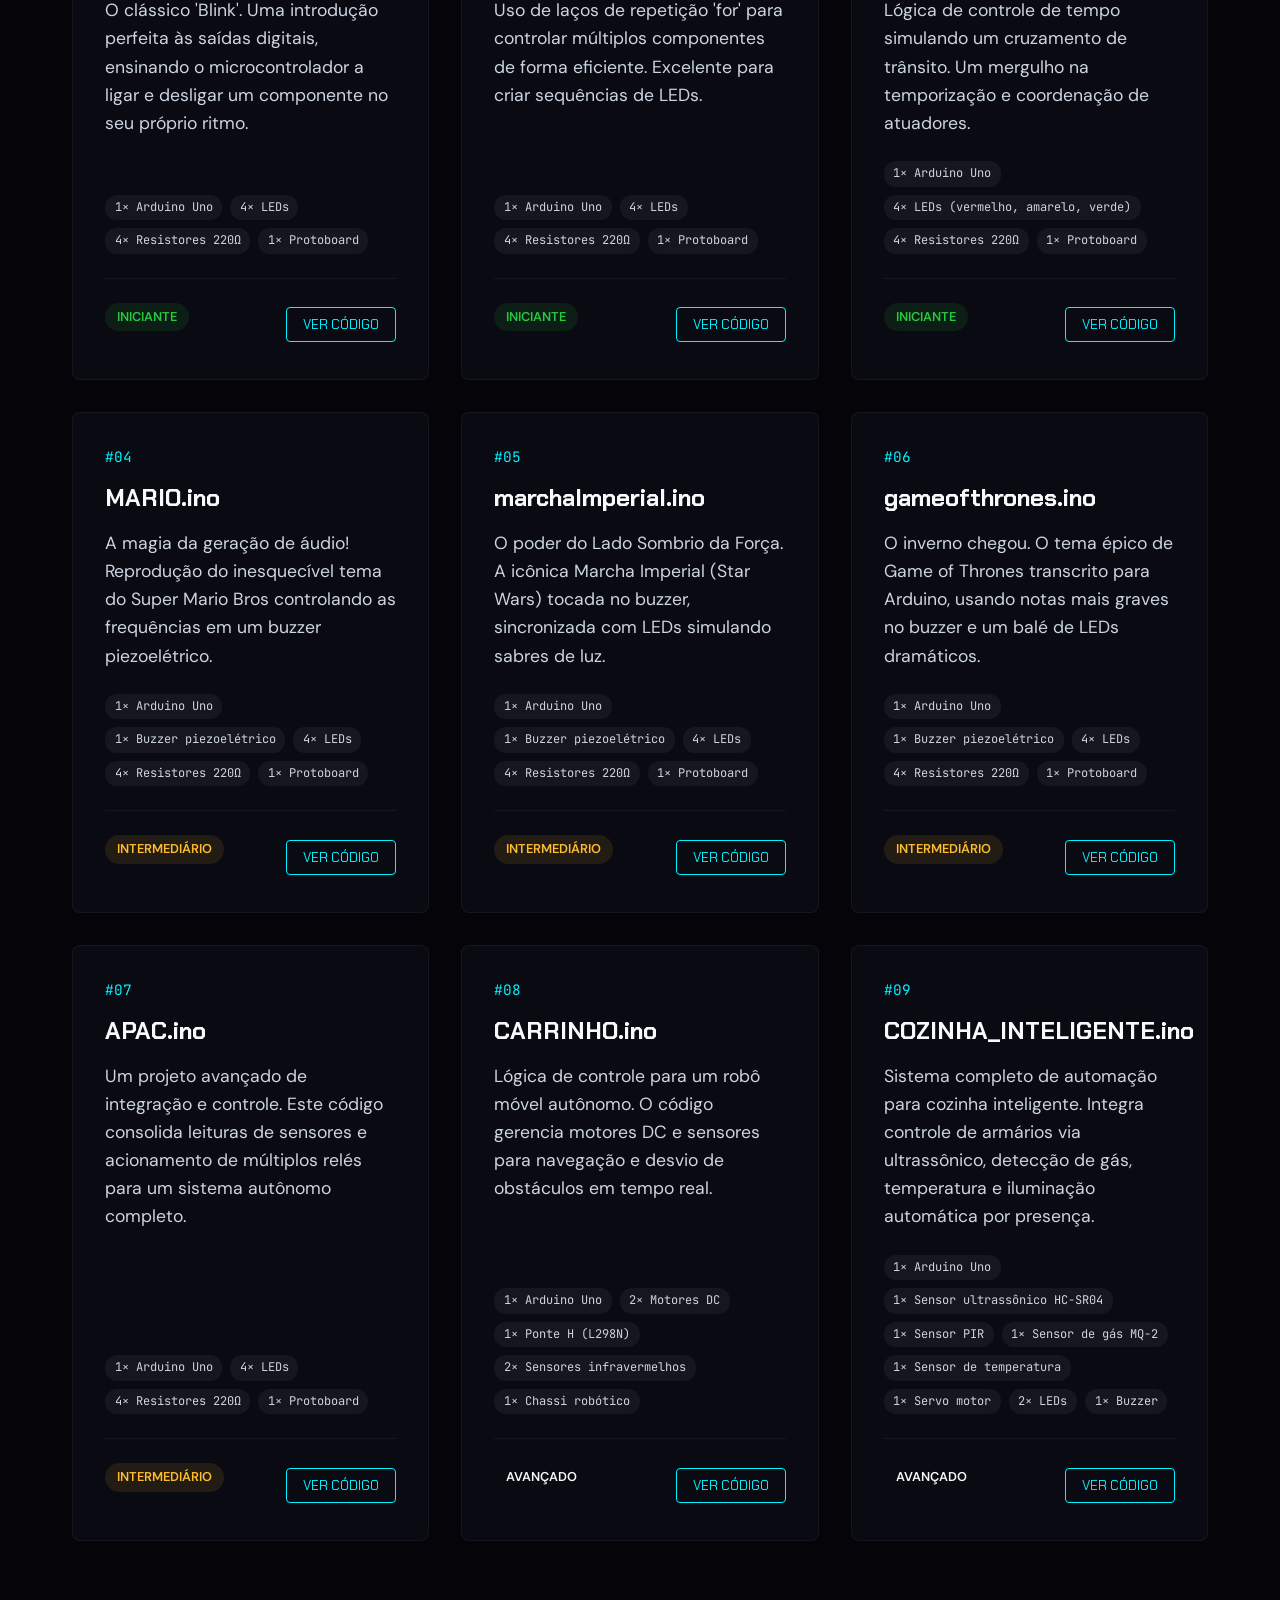
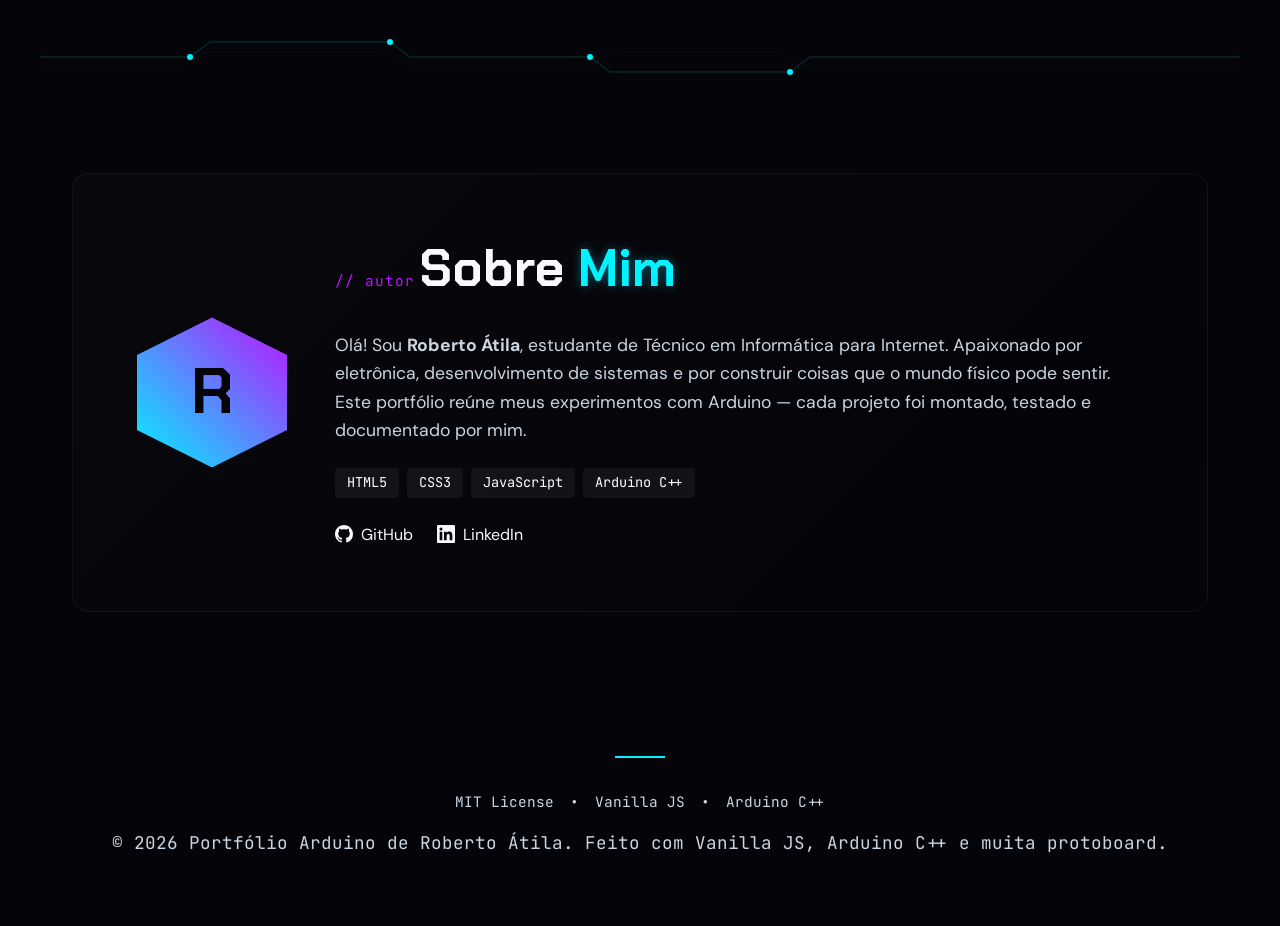
==== commit 6c9fdc42: "refactor: adjust layout and positions of SVG board components in index.html" ====
--- a/index.html
+++ b/index.html
@@ -124,9 +124,9 @@
                     <!-- Board Body -->
                     <path d="M 50,50 L 400,50 L 430,80 L 430,350 L 50,350 Z" fill="#031622" stroke="var(--neon-cyan)" stroke-width="2" />
                     
-                    <!-- Reset Button -->
-                    <rect x="60" y="60" width="16" height="16" fill="#111" stroke="var(--neon-cyan)" stroke-width="1" />
-                    <circle cx="68" cy="68" r="4" fill="#ff4444" opacity="0.8" />
+                    <!-- Reset Button - Reposicionado para não colidir com o USB -->
+                    <rect x="80" y="60" width="16" height="16" fill="#111" stroke="var(--neon-cyan)" stroke-width="1" />
+                    <circle cx="88" cy="68" r="4" fill="#ff4444" opacity="0.8" />
 
                     <!-- USB Port -->
                     <rect x="30" y="70" width="40" height="40" fill="#111" stroke="var(--neon-cyan)" stroke-width="2" />
@@ -145,11 +145,11 @@
                     <rect x="30" y="270" width="50" height="40" fill="#111" stroke="var(--neon-cyan)" stroke-width="2" />
                     
                     <!-- 16MHz Crystal Oscillator -->
-                    <rect x="140" y="160" width="12" height="25" rx="6" fill="none" stroke="var(--color-accent-secondary)" stroke-width="1.5" />
-                    <text x="146" y="172" fill="var(--color-accent-secondary)" font-family="var(--font-mono)" font-size="4" text-anchor="middle" transform="rotate(-90 146 172)">16.000</text>
+                    <rect x="150" y="200" width="12" height="25" rx="6" fill="none" stroke="var(--color-accent-secondary)" stroke-width="1.5" />
+                    <text x="156" y="212" fill="var(--color-accent-secondary)" font-family="var(--font-mono)" font-size="4" text-anchor="middle" transform="rotate(-90 156 212)">16.000</text>
 
                     <!-- Branding (UNO + ARDUINO) -->
-                    <g transform="translate(250, 115)">
+                    <g transform="translate(320, 115)">
                         <!-- Arduino Logo Infinity -->
                         <circle cx="-35" cy="-5" r="10" fill="none" stroke="var(--neon-cyan)" stroke-width="1.5" />
                         <line x1="-39" y1="-5" x2="-31" y2="-5" stroke="var(--neon-cyan)" stroke-width="1.5" />
@@ -164,83 +164,80 @@
                     </g>
 
                     <!-- ATmega328P Chip -->
-                    <rect x="180" y="160" width="140" height="50" rx="2" fill="#0a0a0a" stroke="var(--color-accent-secondary)" stroke-width="2" />
-                    <circle cx="190" cy="185" r="3" fill="var(--color-accent-secondary)" opacity="0.5" />
-                    <text x="250" y="188" fill="var(--color-accent-secondary)" font-family="var(--font-mono)" font-size="10" text-anchor="middle">ATMEGA328P-PU</text>
+                    <rect x="180" y="230" width="140" height="50" rx="2" fill="#0a0a0a" stroke="var(--color-accent-secondary)" stroke-width="2" />
+                    <circle cx="190" cy="255" r="3" fill="var(--color-accent-secondary)" opacity="0.5" />
+                    <text x="250" y="258" fill="var(--color-accent-secondary)" font-family="var(--font-mono)" font-size="10" text-anchor="middle">ATMEGA328P-PU</text>
                     
                     <!-- Chip Pins -->
                     <g stroke="var(--neon-cyan)" stroke-width="1">
                         <!-- Top Pins -->
-                        <line x1="190" y1="150" x2="190" y2="160" /><line x1="200" y1="150" x2="200" y2="160" />
-                        <line x1="210" y1="150" x2="210" y2="160" /><line x1="220" y1="150" x2="220" y2="160" />
-                        <line x1="230" y1="150" x2="230" y2="160" /><line x1="240" y1="150" x2="240" y2="160" />
-                        <line x1="250" y1="150" x2="250" y2="160" /><line x1="260" y1="150" x2="260" y2="160" />
-                        <line x1="270" y1="150" x2="270" y2="160" /><line x1="280" y1="150" x2="280" y2="160" />
-                        <line x1="290" y1="150" x2="290" y2="160" /><line x1="300" y1="150" x2="300" y2="160" />
+                        <line x1="190" y1="220" x2="190" y2="230" /><line x1="200" y1="220" x2="200" y2="230" />
+                        <line x1="210" y1="220" x2="210" y2="230" /><line x1="220" y1="220" x2="220" y2="230" />
+                        <line x1="230" y1="220" x2="230" y2="230" /><line x1="240" y1="220" x2="240" y2="230" />
+                        <line x1="250" y1="220" x2="250" y2="230" /><line x1="260" y1="220" x2="260" y2="230" />
+                        <line x1="270" y1="220" x2="270" y2="230" /><line x1="280" y1="220" x2="280" y2="230" />
+                        <line x1="290" y1="220" x2="290" y2="230" /><line x1="300" y1="220" x2="300" y2="230" />
                         <!-- Bottom Pins -->
-                        <line x1="190" y1="210" x2="190" y2="220" /><line x1="200" y1="210" x2="200" y2="220" />
-                        <line x1="210" y1="210" x2="210" y2="220" /><line x1="220" y1="210" x2="220" y2="220" />
-                        <line x1="230" y1="210" x2="230" y2="220" /><line x1="240" y1="210" x2="240" y2="220" />
-                        <line x1="250" y1="210" x2="250" y2="220" /><line x1="260" y1="210" x2="260" y2="220" />
-                        <line x1="270" y1="210" x2="270" y2="220" /><line x1="280" y1="210" x2="280" y2="220" />
-                        <line x1="290" y1="210" x2="290" y2="220" /><line x1="300" y1="210" x2="300" y2="220" />
+                        <line x1="190" y1="280" x2="190" y2="290" /><line x1="200" y1="280" x2="200" y2="290" />
+                        <line x1="210" y1="280" x2="210" y2="290" /><line x1="220" y1="280" x2="220" y2="290" />
+                        <line x1="230" y1="280" x2="230" y2="290" /><line x1="240" y1="280" x2="240" y2="290" />
+                        <line x1="250" y1="280" x2="250" y2="290" /><line x1="260" y1="280" x2="260" y2="290" />
+                        <line x1="270" y1="280" x2="270" y2="290" /><line x1="280" y1="280" x2="280" y2="290" />
+                        <line x1="290" y1="280" x2="290" y2="290" /><line x1="300" y1="280" x2="300" y2="290" />
                     </g>
                     
                     <!-- Capacitors -->
-                    <circle cx="100" cy="200" r="10" fill="none" stroke="var(--color-accent-secondary)" stroke-width="1.5" />
-                    <circle cx="100" cy="230" r="10" fill="none" stroke="var(--color-accent-secondary)" stroke-width="1.5" />
-                    <line x1="95" y1="195" x2="105" y2="205" stroke="var(--color-accent-secondary)" stroke-width="1" />
-                    <line x1="95" y1="225" x2="105" y2="235" stroke="var(--color-accent-secondary)" stroke-width="1" />
+                    <circle cx="100" cy="210" r="10" fill="none" stroke="var(--color-accent-secondary)" stroke-width="1.5" />
+                    <circle cx="100" cy="240" r="10" fill="none" stroke="var(--color-accent-secondary)" stroke-width="1.5" />
+                    <line x1="95" y1="205" x2="105" y2="215" stroke="var(--color-accent-secondary)" stroke-width="1" />
+                    <line x1="95" y1="235" x2="105" y2="245" stroke="var(--color-accent-secondary)" stroke-width="1" />
                     
                     <!-- Tracks -->
                     <path d="M 70,90 L 105,90 L 105,115" fill="none" stroke="rgba(0, 212, 255, 0.4)" stroke-width="1" />
-                    <path d="M 80,290 L 130,290 L 160,260 L 160,200" fill="none" stroke="rgba(0, 212, 255, 0.4)" stroke-width="1" />
                     <path d="M 120,110 L 150,140 L 180,140" fill="none" stroke="rgba(188, 19, 254, 0.4)" stroke-width="1" />
-                    <path d="M 320,185 L 340,185 L 360,165" fill="none" stroke="rgba(0, 212, 255, 0.4)" stroke-width="1" />
-                    <path d="M 110,215 L 140,215 L 150,225 L 180,225" fill="none" stroke="rgba(0, 212, 255, 0.4)" stroke-width="1" />
                     
-                    <!-- Digital Headers (0-13, GND, AREF) -->
-                    <rect x="130" y="55" width="260" height="15" fill="#111" stroke="var(--neon-cyan)" stroke-width="1" />
+                    <!-- Digital Headers (0-13, GND, AREF) - Movidos ligeiramente para baixo -->
+                    <rect x="130" y="65" width="260" height="15" fill="#111" stroke="var(--neon-cyan)" stroke-width="1" />
                     <g fill="var(--neon-cyan)" font-family="var(--font-mono)" font-size="5" text-anchor="middle">
-                        <text x="382" y="50">0</text><text x="372" y="50">1</text><text x="362" y="50">2</text><text x="352" y="50">3</text>
-                        <text x="342" y="50">4</text><text x="332" y="50">5</text><text x="322" y="50">6</text><text x="312" y="50">7</text>
-                        <text x="295" y="50">8</text><text x="285" y="50">9</text><text x="275" y="50">10</text><text x="265" y="50">11</text>
-                        <text x="255" y="50">12</text><text x="245" y="50">13</text><text x="235" y="50">GND</text><text x="220" y="50">AREF</text>
+                        <text x="382" y="60">0</text><text x="372" y="60">1</text><text x="362" y="60">2</text><text x="352" y="60">3</text>
+                        <text x="342" y="60">4</text><text x="332" y="60">5</text><text x="322" y="60">6</text><text x="312" y="60">7</text>
+                        <text x="295" y="60">8</text><text x="285" y="60">9</text><text x="275" y="60">10</text><text x="265" y="60">11</text>
+                        <text x="255" y="60">12</text><text x="245" y="60">13</text><text x="235" y="60">GND</text><text x="220" y="60">AREF</text>
                     </g>
                     <!-- Header pins (dots) -->
                     <g fill="#222">
-                        <circle cx="382" cy="62" r="2" /><circle cx="372" cy="62" r="2" /><circle cx="362" cy="62" r="2" /><circle cx="352" cy="62" r="2" />
-                        <circle cx="342" cy="62" r="2" /><circle cx="332" cy="62" r="2" /><circle cx="322" cy="62" r="2" /><circle cx="312" cy="62" r="2" />
-                        <circle cx="295" cy="62" r="2" /><circle cx="285" cy="62" r="2" /><circle cx="275" cy="62" r="2" /><circle cx="265" cy="62" r="2" />
-                        <circle cx="255" cy="62" r="2" /><circle cx="245" cy="62" r="2" /><circle cx="235" cy="62" r="2" /><circle cx="220" cy="62" r="2" />
+                        <circle cx="382" cy="72" r="2" /><circle cx="372" cy="72" r="2" /><circle cx="362" cy="72" r="2" /><circle cx="352" cy="72" r="2" />
+                        <circle cx="342" cy="72" r="2" /><circle cx="332" cy="72" r="2" /><circle cx="322" cy="72" r="2" /><circle cx="312" cy="72" r="2" />
+                        <circle cx="295" cy="72" r="2" /><circle cx="285" cy="72" r="2" /><circle cx="275" cy="72" r="2" /><circle cx="265" cy="72" r="2" />
+                        <circle cx="255" cy="72" r="2" /><circle cx="245" cy="72" r="2" /><circle cx="235" cy="72" r="2" /><circle cx="220" cy="72" r="2" />
                     </g>
 
-                    <!-- Power & Analog Headers -->
-                    <rect x="130" y="330" width="110" height="15" fill="#111" stroke="var(--neon-cyan)" stroke-width="1" />
-                    <rect x="250" y="330" width="90" height="15" fill="#111" stroke="var(--neon-cyan)" stroke-width="1" />
+                    <!-- Power & Analog Headers - Movidos ligeiramente para cima -->
+                    <rect x="130" y="315" width="110" height="15" fill="#111" stroke="var(--neon-cyan)" stroke-width="1" />
+                    <rect x="250" y="315" width="90" height="15" fill="#111" stroke="var(--neon-cyan)" stroke-width="1" />
                     <g fill="var(--neon-cyan)" font-family="var(--font-mono)" font-size="5" text-anchor="middle">
-                        <text x="140" y="355">IOREF</text><text x="155" y="355">RES</text><text x="170" y="355">3V3</text><text x="185" y="355">5V</text>
-                        <text x="200" y="355">GND</text><text x="215" y="355">GND</text><text x="230" y="355">VIN</text>
-                        <text x="258" y="355">A0</text><text x="270" y="355">A1</text><text x="282" y="355">A2</text>
-                        <text x="294" y="355">A3</text><text x="306" y="355">A4</text><text x="318" y="355">A5</text>
+                        <text x="140" y="340">IOREF</text><text x="155" y="340">RES</text><text x="170" y="340">3V3</text><text x="185" y="340">5V</text>
+                        <text x="200" y="340">GND</text><text x="215" y="340">GND</text><text x="230" y="340">VIN</text>
+                        <text x="258" y="340">A0</text><text x="270" y="340">A1</text><text x="282" y="340">A2</text>
+                        <text x="294" y="340">A3</text><text x="306" y="340">A4</text><text x="318" y="340">A5</text>
                     </g>
                     <!-- Header pins (dots) -->
                     <g fill="#222">
-                        <circle cx="140" cy="337" r="2" /><circle cx="155" cy="337" r="2" /><circle cx="170" cy="337" r="2" /><circle cx="185" cy="337" r="2" />
-                        <circle cx="200" cy="337" r="2" /><circle cx="215" cy="337" r="2" /><circle cx="230" cy="337" r="2" />
-                        <circle cx="258" cy="337" r="2" /><circle cx="270" cy="337" r="2" /><circle cx="282" cy="337" r="2" />
-                        <circle cx="294" cy="337" r="2" /><circle cx="306" cy="337" r="2" /><circle cx="318" cy="337" r="2" />
+                        <circle cx="140" cy="322" r="2" /><circle cx="155" cy="322" r="2" /><circle cx="170" cy="322" r="2" /><circle cx="185" cy="322" r="2" />
+                        <circle cx="200" cy="322" r="2" /><circle cx="215" cy="322" r="2" /><circle cx="230" cy="322" r="2" />
+                        <circle cx="258" cy="322" r="2" /><circle cx="270" cy="322" r="2" /><circle cx="282" cy="322" r="2" />
+                        <circle cx="294" cy="322" r="2" /><circle cx="306" cy="322" r="2" /><circle cx="318" cy="322" r="2" />
                     </g>
 
                     <!-- ICSP Header -->
                     <g fill="#111" stroke="var(--neon-cyan)" stroke-width="1">
-                        <rect x="360" y="160" width="16" height="24" />
-                        <circle cx="364" cy="164" r="1.5" fill="var(--neon-cyan)" />
-                        <circle cx="372" cy="164" r="1.5" fill="var(--neon-cyan)" />
-                        <circle cx="364" cy="172" r="1.5" fill="var(--neon-cyan)" />
-                        <circle cx="372" cy="172" r="1.5" fill="var(--neon-cyan)" />
-                        <circle cx="364" cy="180" r="1.5" fill="var(--neon-cyan)" />
-                        <circle cx="372" cy="180" r="1.5" fill="var(--neon-cyan)" />
+                        <rect x="370" y="240" width="16" height="24" />
+                        <circle cx="374" cy="244" r="1.5" fill="var(--neon-cyan)" />
+                        <circle cx="382" cy="244" r="1.5" fill="var(--neon-cyan)" />
+                        <circle cx="374" cy="252" r="1.5" fill="var(--neon-cyan)" />
+                        <circle cx="382" cy="252" r="1.5" fill="var(--neon-cyan)" />
+                        <circle cx="374" cy="260" r="1.5" fill="var(--neon-cyan)" />
+                        <circle cx="382" cy="260" r="1.5" fill="var(--neon-cyan)" />
                     </g>
 
                     <!-- LEDs: L, TX, RX, ON -->
@@ -254,8 +251,8 @@
                     <circle cx="245" cy="90" r="2.5" fill="none" stroke="var(--color-accent-primary)" stroke-width="1" />
                     <text x="245" y="102" fill="var(--color-accent-primary)" font-family="var(--font-mono)" font-size="5" text-anchor="middle">RX</text>
                     <!-- ON LED -->
-                    <circle cx="340" cy="270" r="2.5" fill="#44ff88" opacity="0.8" />
-                    <text x="340" y="282" fill="#44ff88" font-family="var(--font-mono)" font-size="5" text-anchor="middle">ON</text>
+                    <circle cx="360" cy="310" r="2.5" fill="#44ff88" opacity="0.8" />
+                    <text x="360" y="322" fill="#44ff88" font-family="var(--font-mono)" font-size="5" text-anchor="middle">ON</text>
                 </svg>
             </div>
         </div>
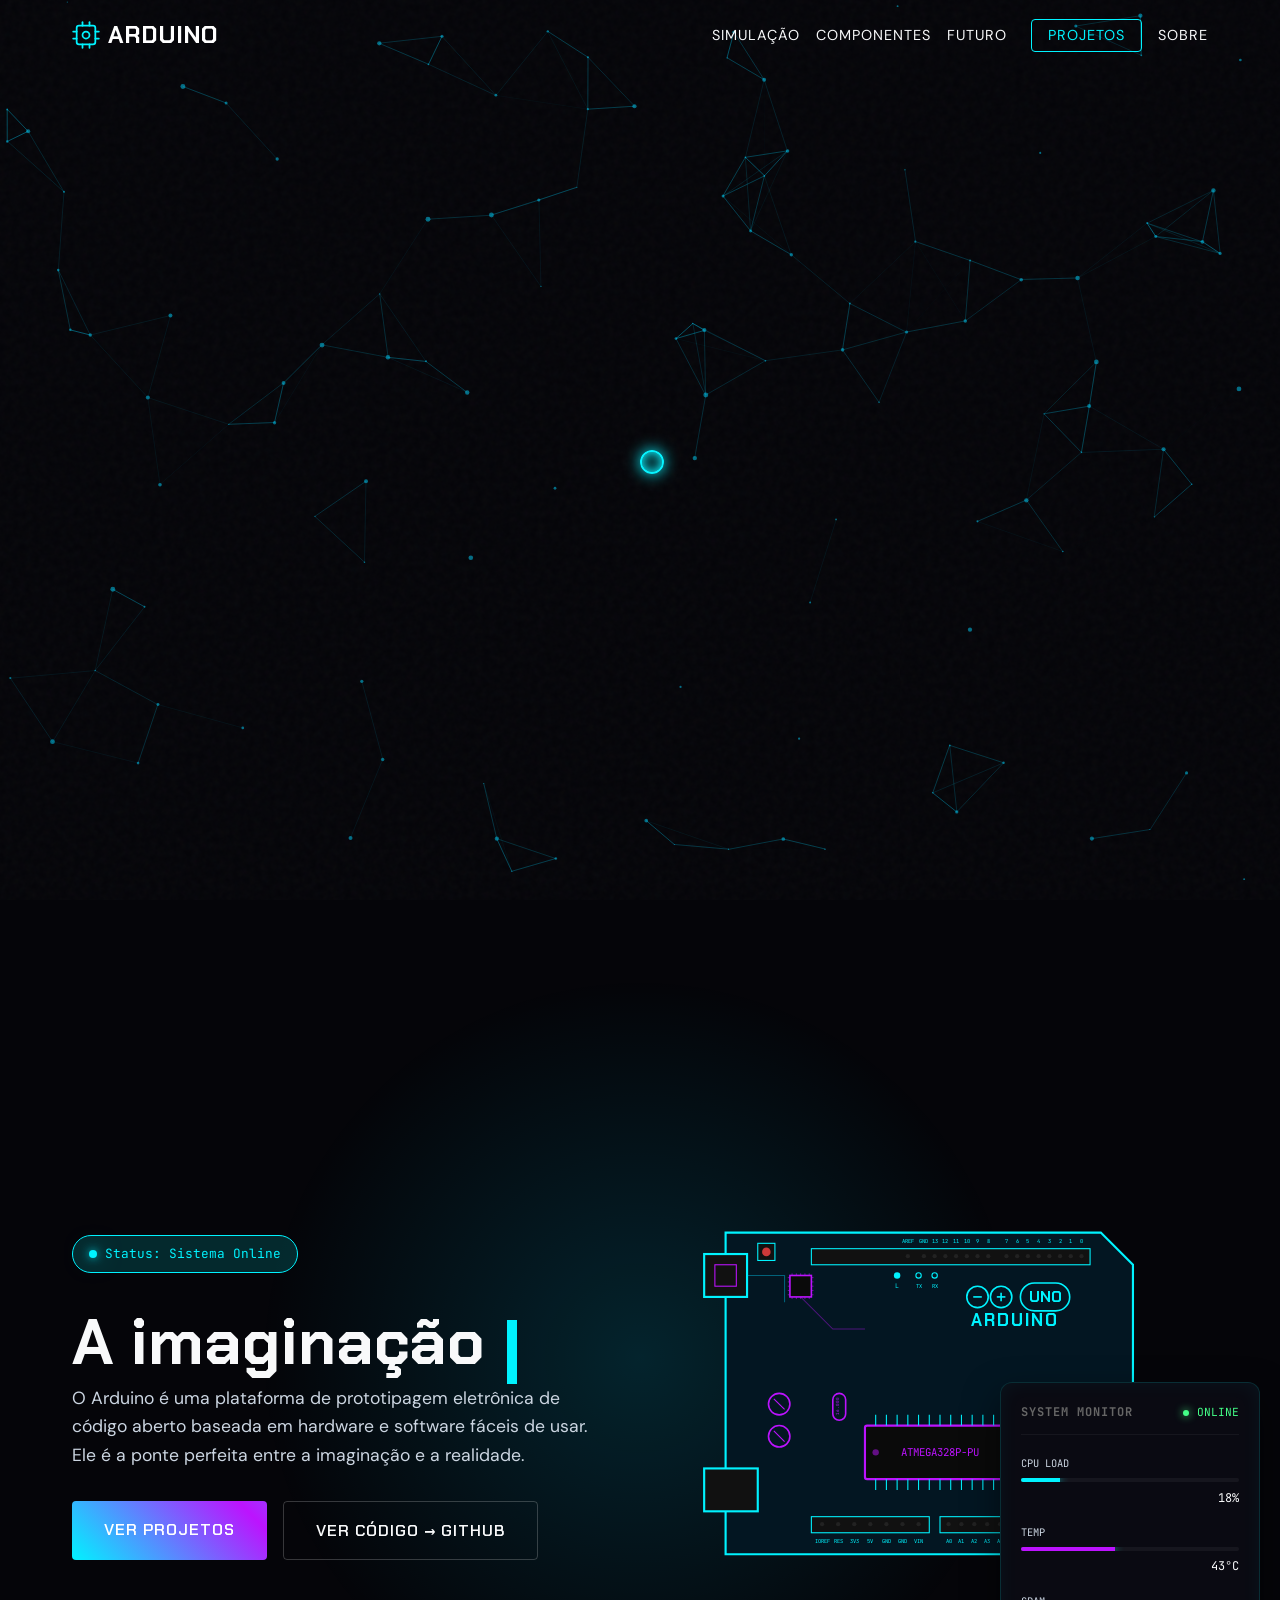
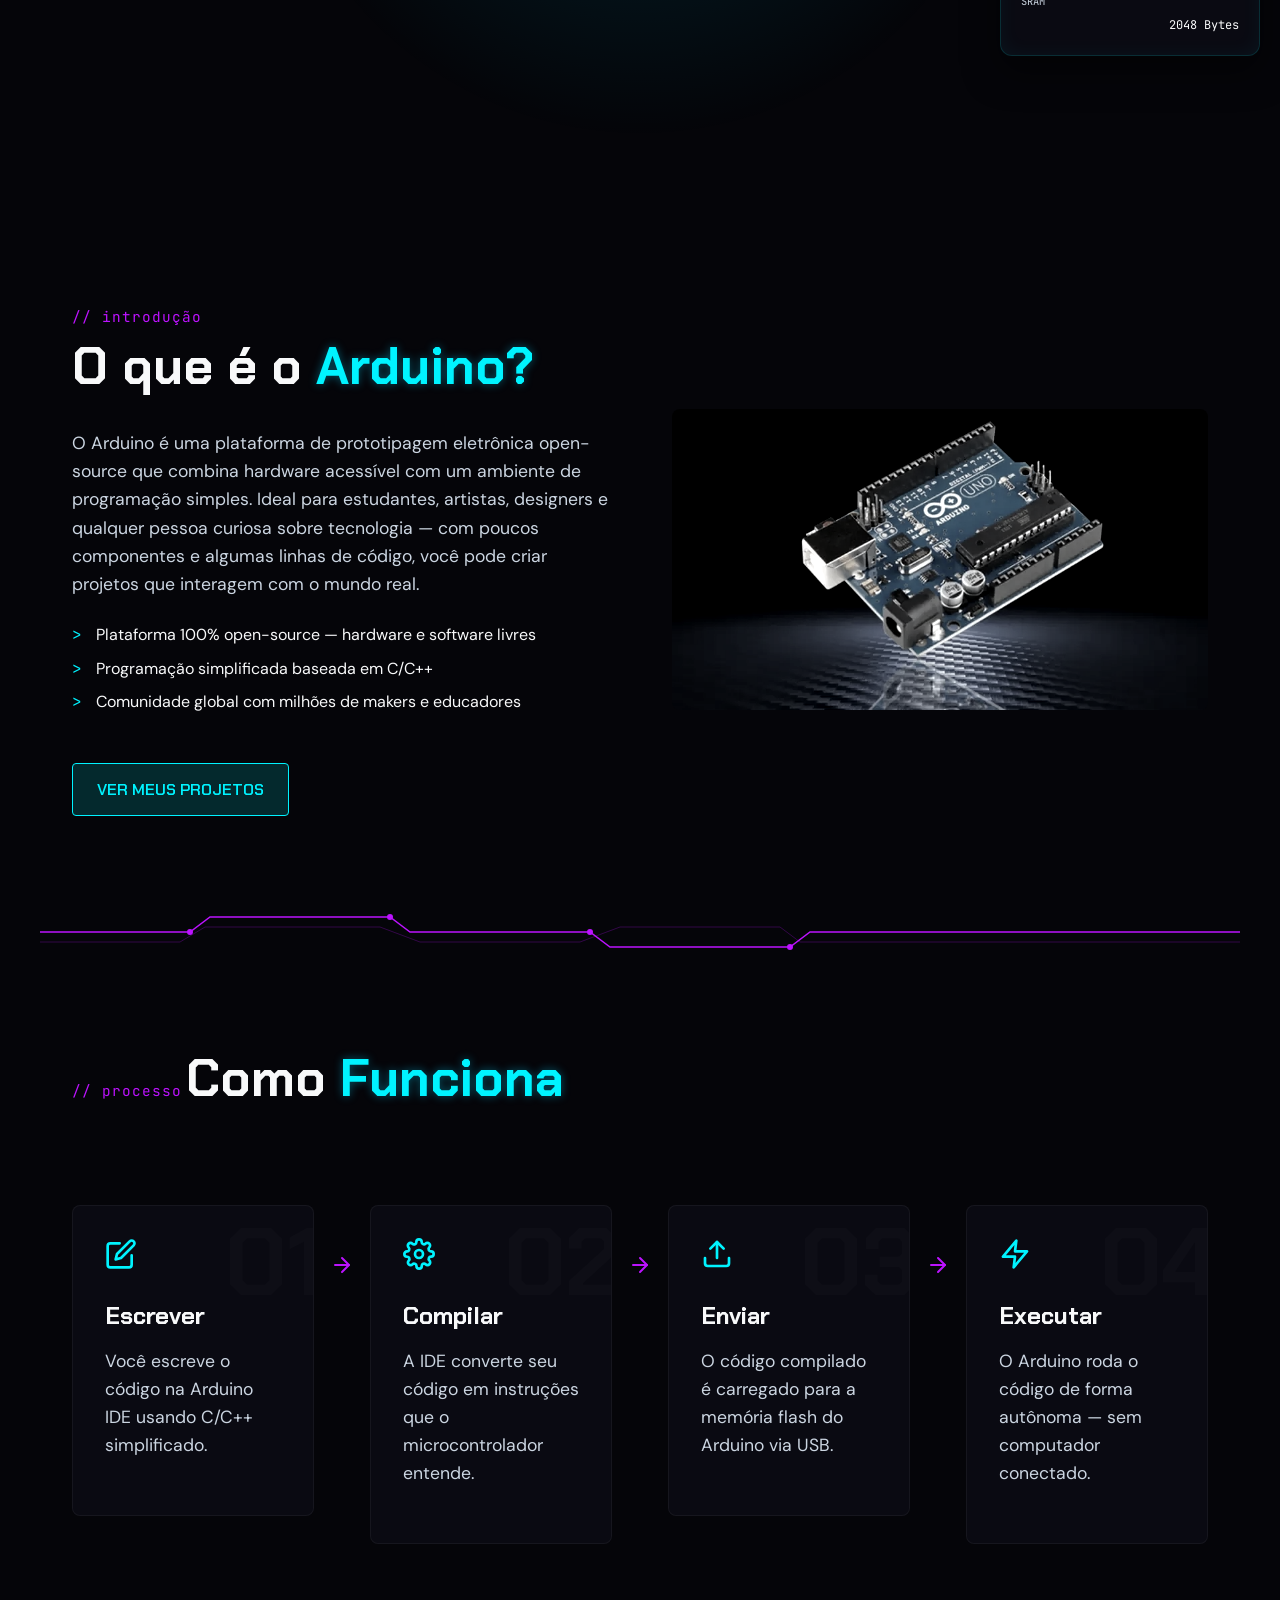
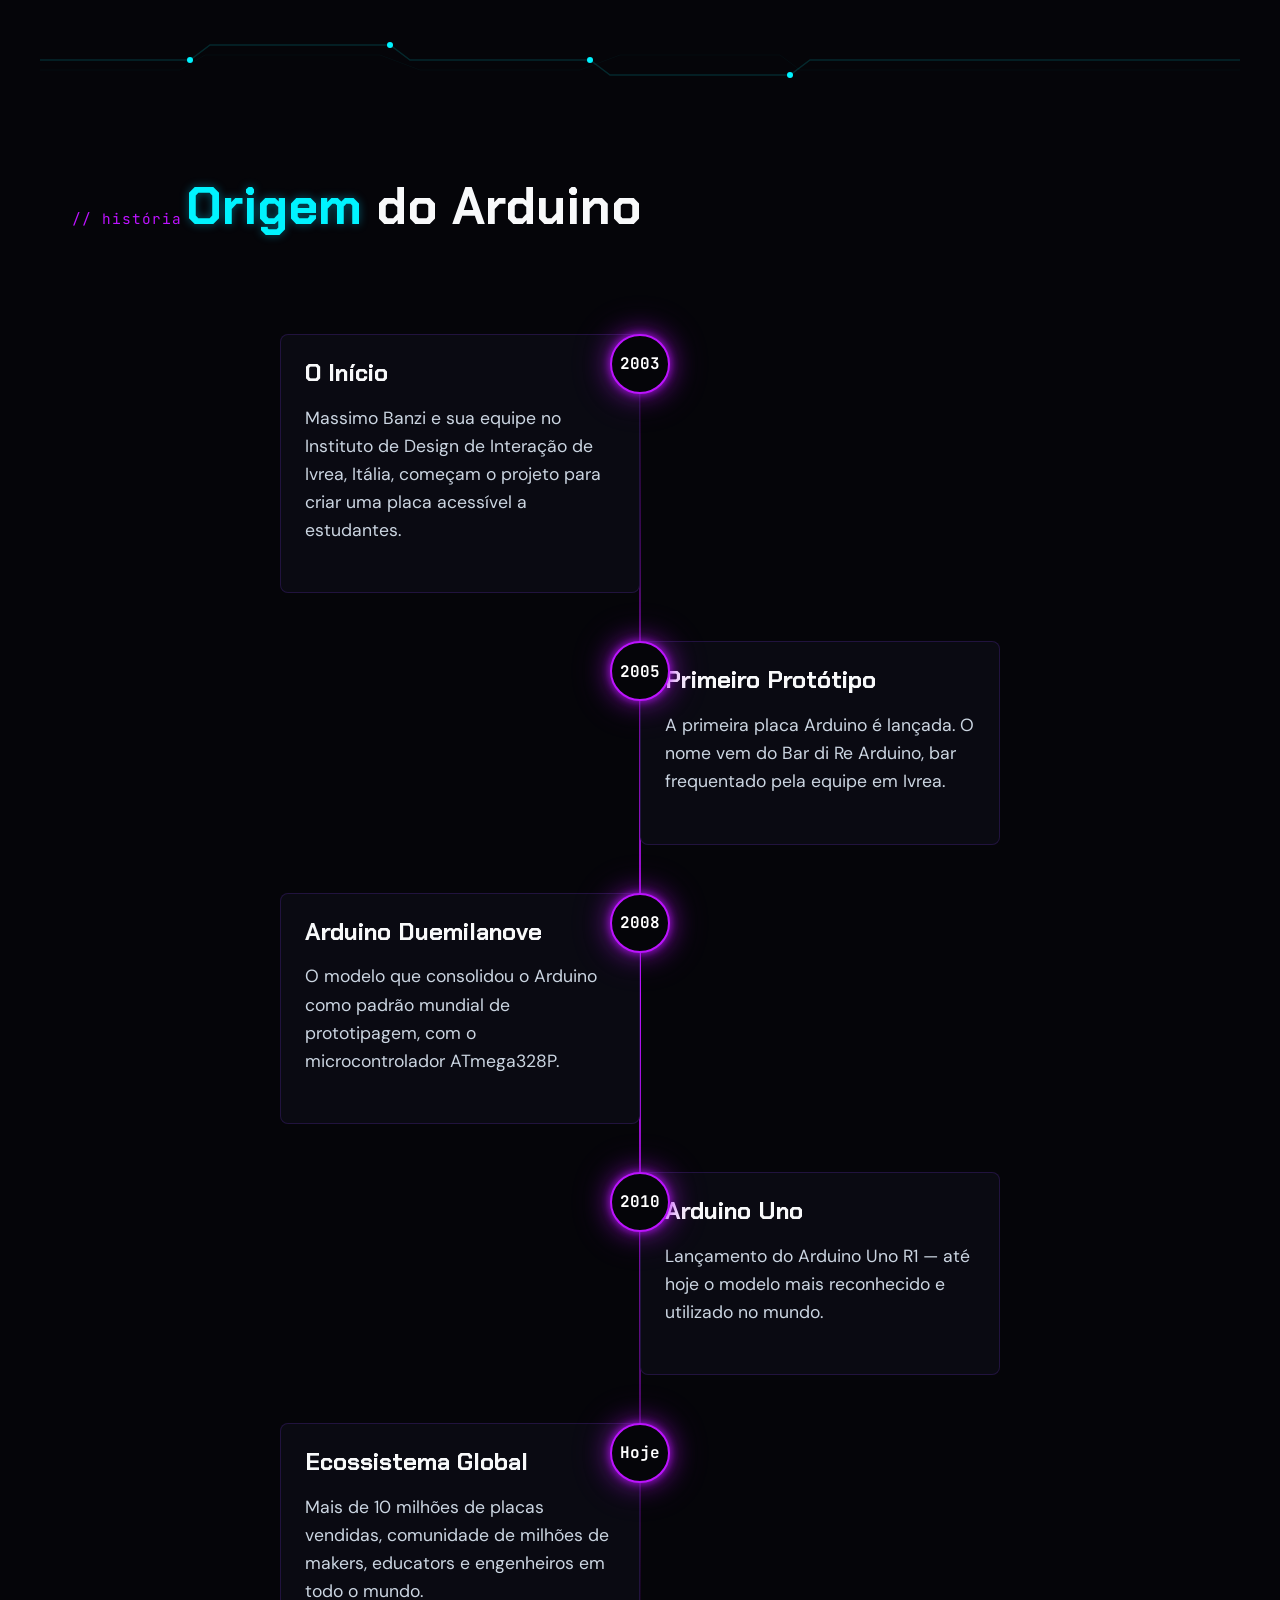
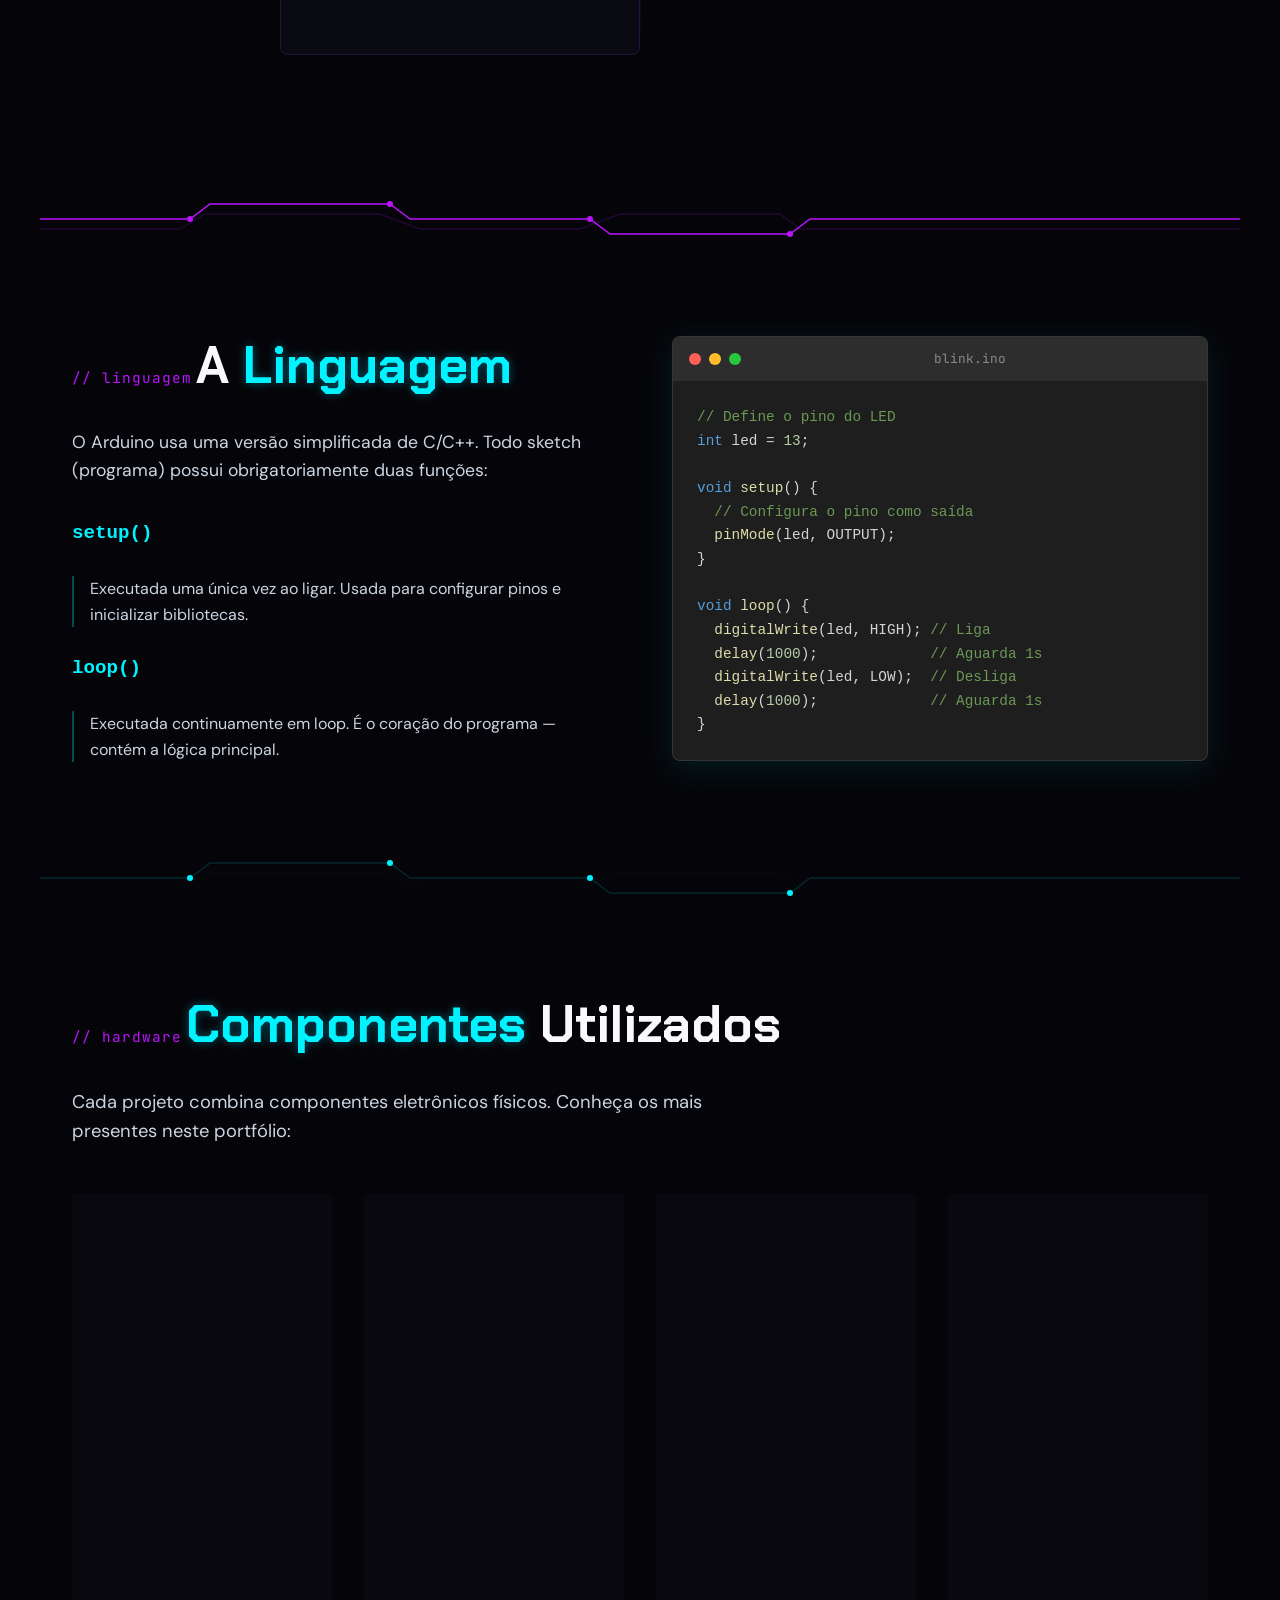
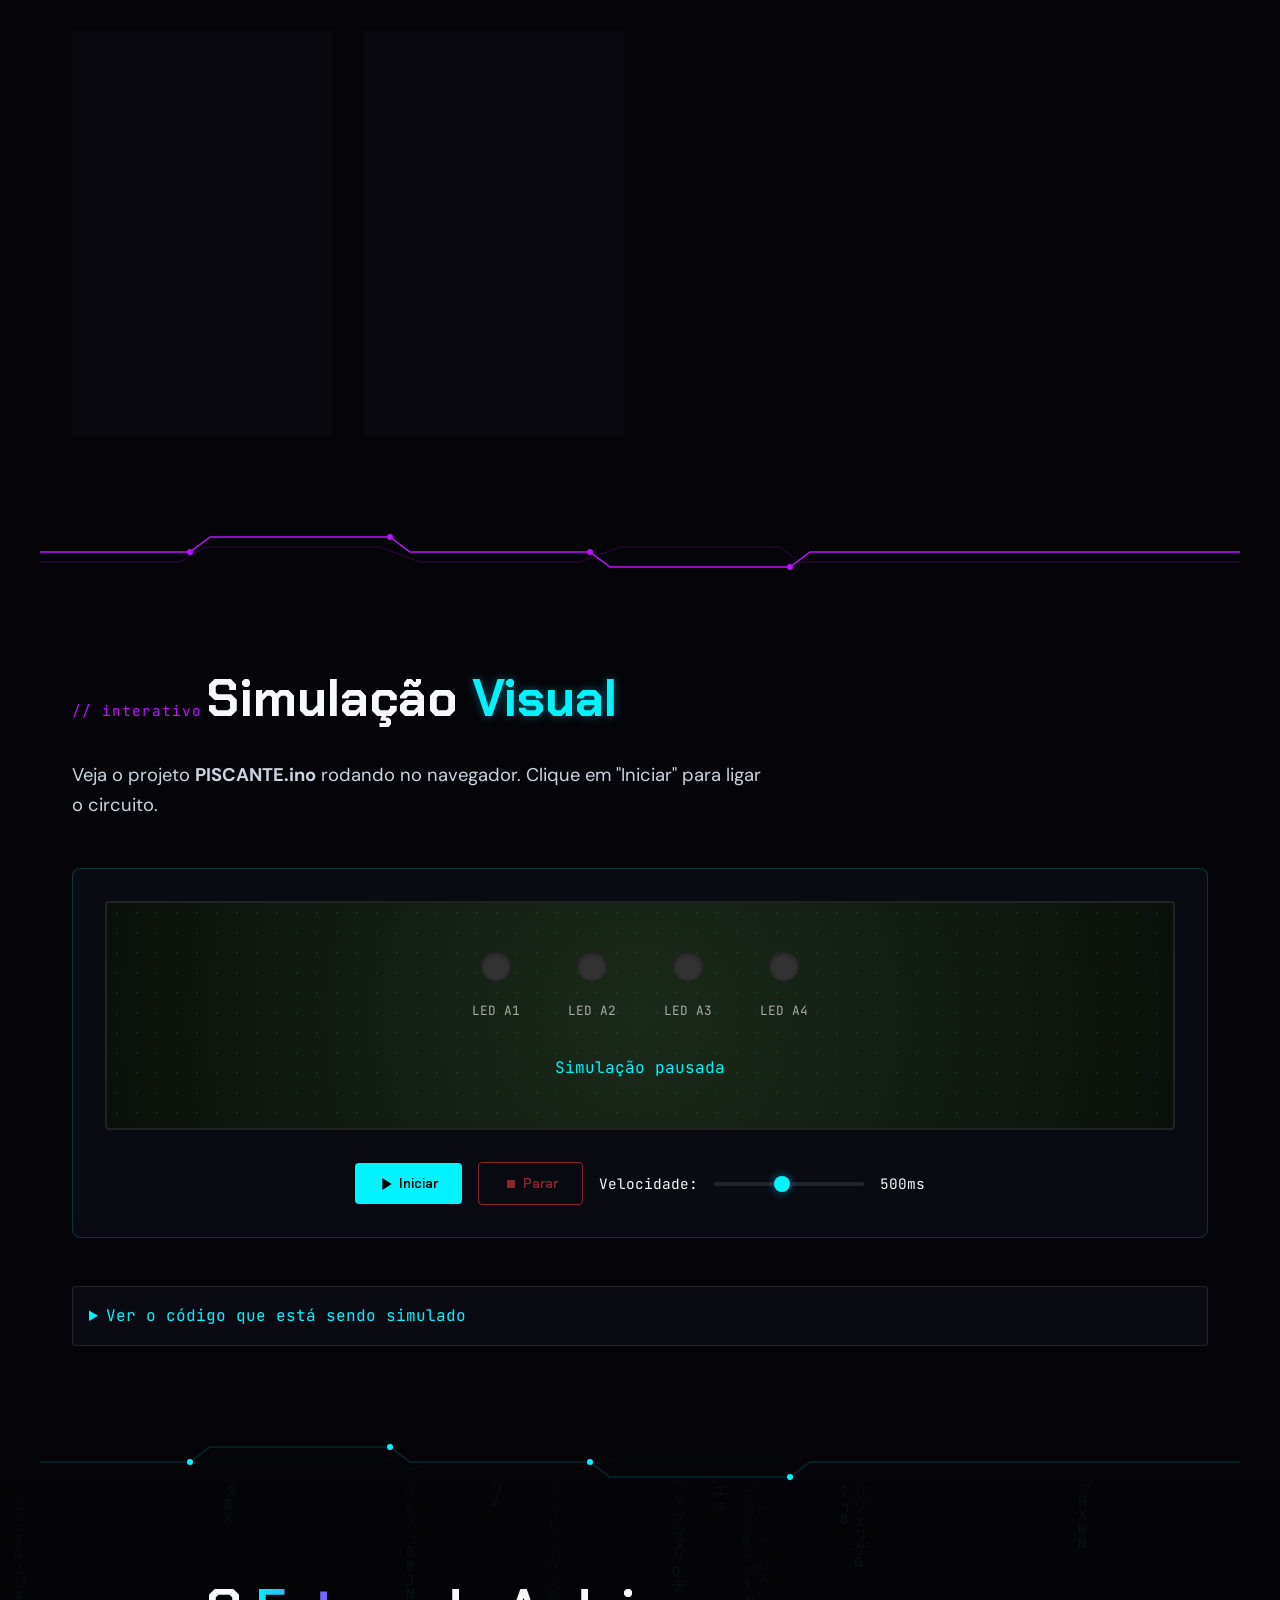
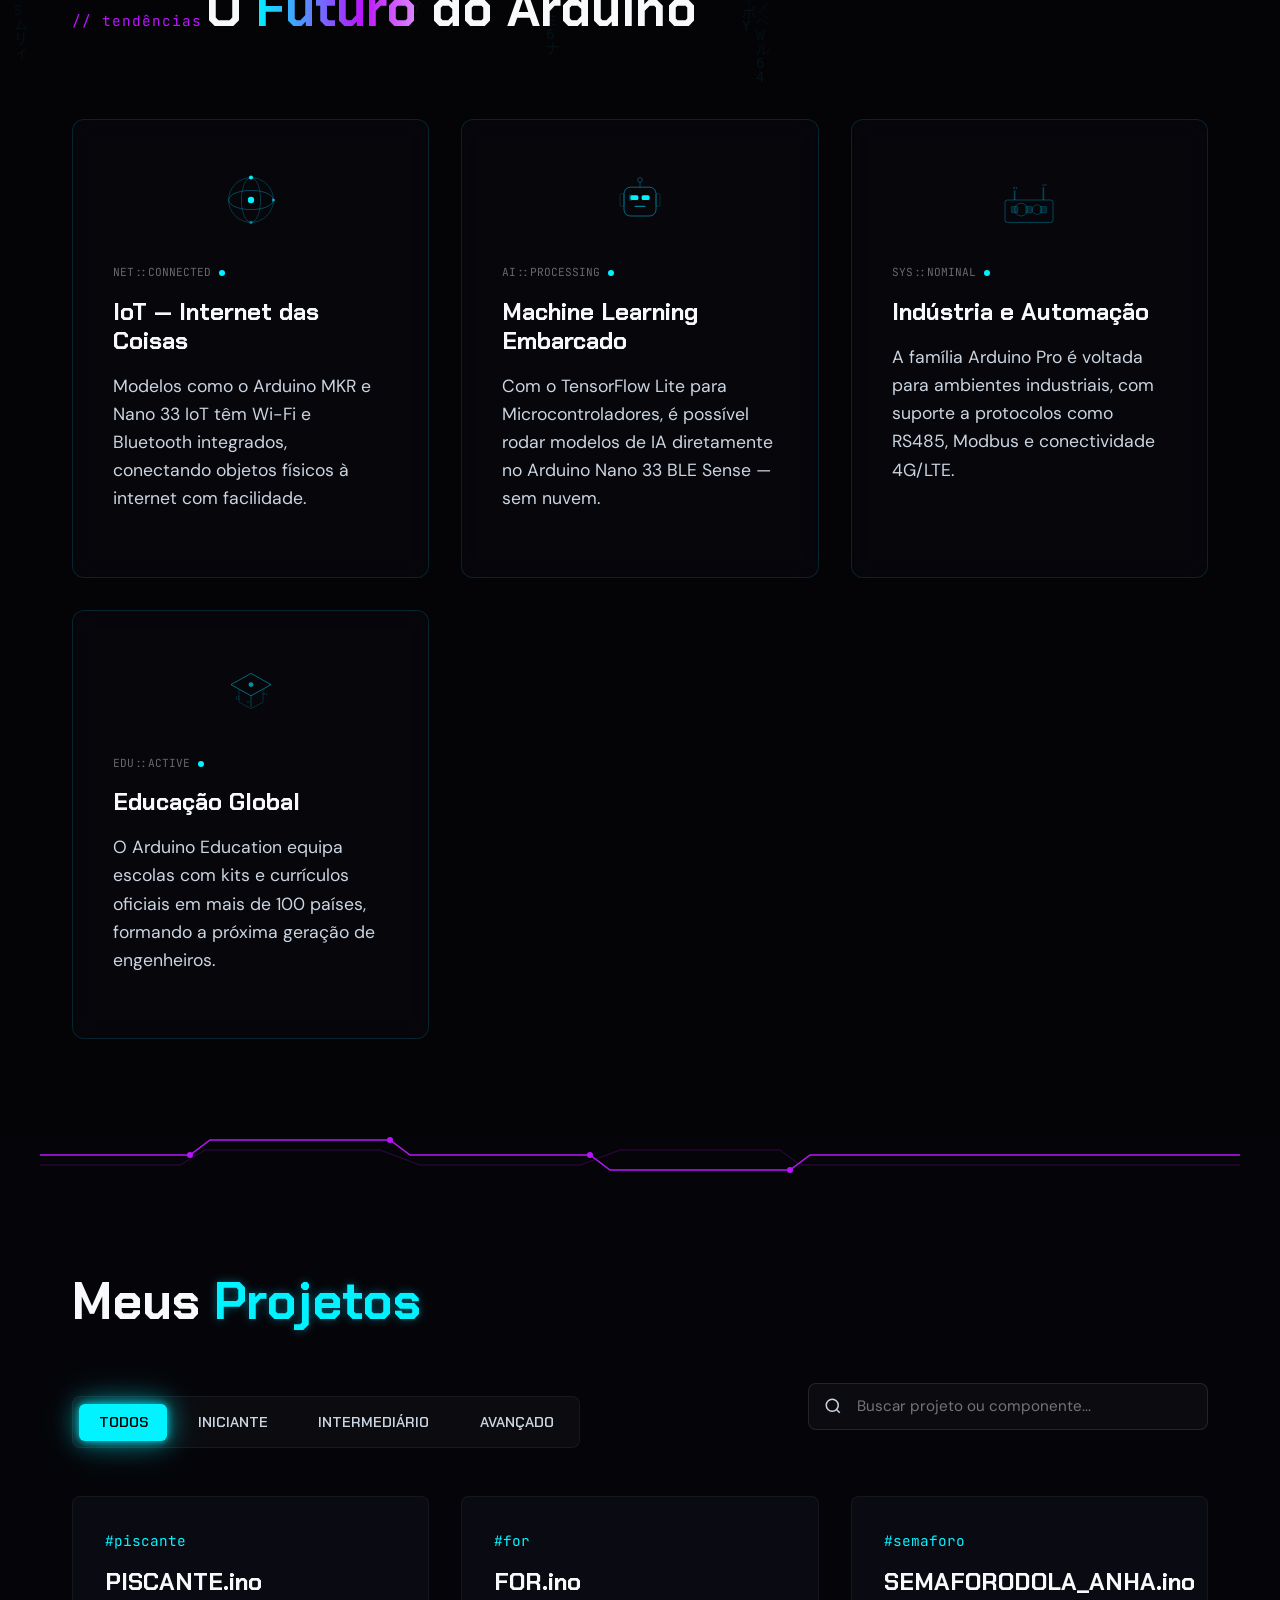
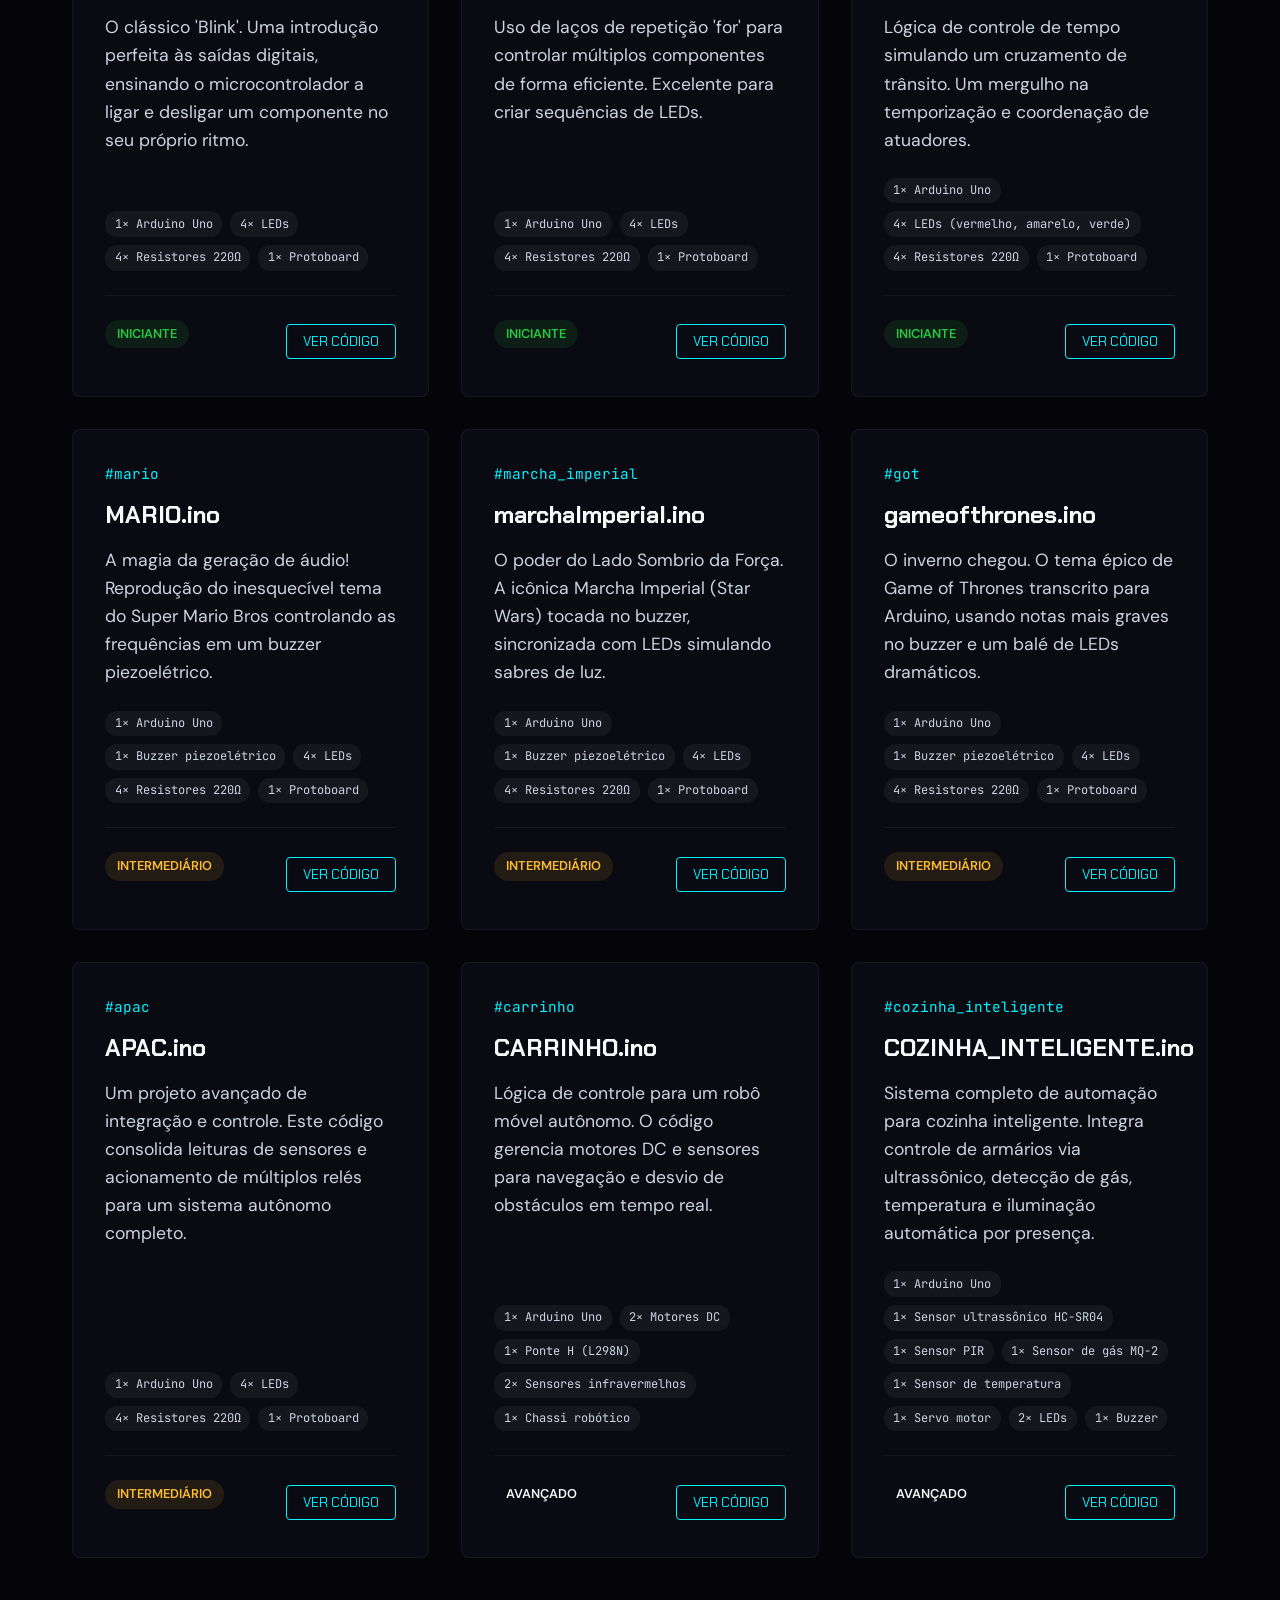
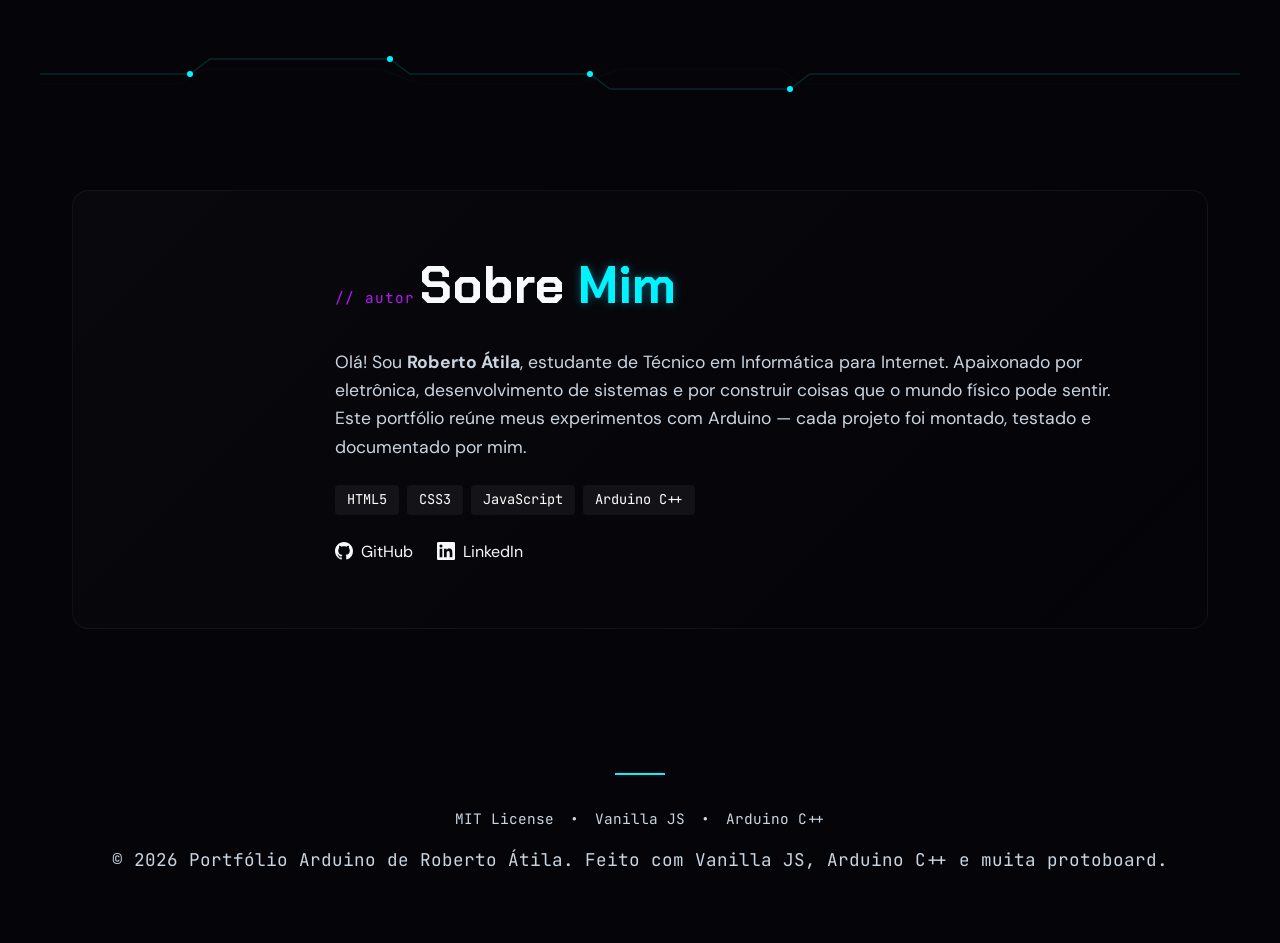
==== commit 86fd72af: "feat: add hardware monitor dashboard and project search functionality with filtering support" ====
--- a/index.html
+++ b/index.html
@@ -254,6 +254,30 @@
                     <circle cx="360" cy="310" r="2.5" fill="#44ff88" opacity="0.8" />
                     <text x="360" y="322" fill="#44ff88" font-family="var(--font-mono)" font-size="5" text-anchor="middle">ON</text>
                 </svg>
+
+                <!-- NOVO: Hardware Monitor Panel -->
+                <div class="hw-monitor" data-reveal style="--reveal-delay: 800ms">
+                    <div class="hw-header">
+                        <span class="hw-title">SYSTEM MONITOR</span>
+                        <span class="hw-status pulse">ONLINE</span>
+                    </div>
+                    <div class="hw-body">
+                        <div class="hw-stat">
+                            <span class="hw-label">CPU LOAD</span>
+                            <div class="hw-bar-bg"><div class="hw-bar" id="hw-cpu" style="width: 12%"></div></div>
+                            <span class="hw-val">12%</span>
+                        </div>
+                        <div class="hw-stat">
+                            <span class="hw-label">TEMP</span>
+                            <div class="hw-bar-bg"><div class="hw-bar" id="hw-temp" style="width: 42%; background: var(--neon-purple)"></div></div>
+                            <span class="hw-val">42°C</span>
+                        </div>
+                        <div class="hw-stat">
+                            <span class="hw-label">SRAM</span>
+                            <span class="hw-val">2048 Bytes</span>
+                        </div>
+                    </div>
+                </div>
             </div>
         </div>
     </header>
@@ -906,11 +930,22 @@
                     <h2 class="section-title" id="projects-heading">Meus <span class="highlight">Projetos</span></h2>
                 </div>
                 
-                <div class="projects-filter" id="projects-filter" data-reveal="scale" style="--reveal-delay: 100ms">
-                    <button class="filter-btn active" data-filter="all">Todos</button>
-                    <button class="filter-btn" data-filter="iniciante">Iniciante</button>
-                    <button class="filter-btn" data-filter="intermediário">Intermediário</button>
-                    <button class="filter-btn" data-filter="avançado">Avançado</button>
+                <div class="projects-filter-wrapper" data-reveal="scale" style="--reveal-delay: 100ms">
+                    <div class="projects-filter" id="projects-filter">
+                        <button class="filter-btn active" data-filter="all">Todos</button>
+                        <button class="filter-btn" data-filter="iniciante">Iniciante</button>
+                        <button class="filter-btn" data-filter="intermediário">Intermediário</button>
+                        <button class="filter-btn" data-filter="avançado">Avançado</button>
+                    </div>
+
+                    <!-- NOVO: Global Search -->
+                    <div class="search-box">
+                        <svg class="search-icon" viewBox="0 0 24 24" fill="none" stroke="currentColor" stroke-width="2">
+                            <circle cx="11" cy="11" r="8"></circle>
+                            <line x1="21" y1="21" x2="16.65" y2="16.65"></line>
+                        </svg>
+                        <input type="text" id="project-search" placeholder="Buscar projeto ou componente..." aria-label="Buscar projetos">
+                    </div>
                 </div>
 
                 <div class="projects-grid" id="projects-grid">
--- a/styles.css
+++ b/styles.css
@@ -45,6 +45,13 @@
   --z-cursor: 9999;
 }
 
+mark.search-highlight {
+  background: var(--neon-cyan);
+  color: #000;
+  border-radius: 2px;
+  padding: 0 2px;
+}
+
 /* ==========================================================================
    2. RESET & BASE
    ========================================================================== */
@@ -1836,3 +1843,205 @@
   .future-card:hover { transform: none; box-shadow: none; border-color: rgba(0, 212, 255, 0.15); }
   .project-card:hover { transform: none; box-shadow: none; }
 }
+/* ==========================================================================
+   24. HARDWARE MONITOR & SEARCH BOX
+   ========================================================================== */
+
+/* Hardware Monitor */
+.hw-monitor {
+  position: absolute;
+  bottom: -40px;
+  right: -20px;
+  width: 260px;
+  background: var(--bg-surface);
+  border: 1px solid var(--neon-cyan-dim);
+  border-radius: 12px;
+  padding: 1.25rem;
+  box-shadow: 0 15px 35px rgba(0,0,0,0.5), inset 0 0 20px rgba(0,243,255,0.05);
+  backdrop-filter: blur(10px);
+  z-index: 10;
+  font-family: var(--font-mono);
+}
+
+.hw-header {
+  display: flex;
+  justify-content: space-between;
+  align-items: center;
+  margin-bottom: 1.25rem;
+  border-bottom: 1px solid rgba(255,255,255,0.05);
+  padding-bottom: 0.75rem;
+}
+
+.hw-title {
+  font-size: 0.75rem;
+  font-weight: 700;
+  color: #666;
+  letter-spacing: 1px;
+}
+
+.hw-status {
+  font-size: 0.7rem;
+  color: #44ff88;
+  display: flex;
+  align-items: center;
+  gap: 0.5rem;
+}
+
+.hw-status::before {
+  content: '';
+  width: 6px;
+  height: 6px;
+  background: #44ff88;
+  border-radius: 50%;
+  box-shadow: 0 0 8px #44ff88;
+}
+
+.hw-body {
+  display: flex;
+  flex-direction: column;
+  gap: 1rem;
+}
+
+.hw-stat {
+  display: flex;
+  flex-direction: column;
+  gap: 0.4rem;
+}
+
+.hw-label {
+  font-size: 0.65rem;
+  color: var(--text-muted);
+}
+
+.hw-bar-bg {
+  width: 100%;
+  height: 4px;
+  background: rgba(255,255,255,0.05);
+  border-radius: 2px;
+  overflow: hidden;
+}
+
+.hw-bar {
+  height: 100%;
+  background: var(--neon-cyan);
+  box-shadow: 0 0 10px var(--neon-cyan);
+  transition: width 0.8s cubic-bezier(0.4, 0, 0.2, 1);
+}
+
+.hw-val {
+  font-size: 0.75rem;
+  color: var(--text-main);
+  align-self: flex-end;
+}
+
+/* Search Box & Filter Layout */
+.projects-filter-wrapper {
+  display: flex;
+  justify-content: space-between;
+  align-items: center;
+  gap: 2rem;
+  margin-bottom: 3rem;
+  flex-wrap: wrap;
+}
+
+.projects-filter {
+  display: flex;
+  gap: 0.75rem;
+  background: rgba(255,255,255,0.03);
+  padding: 0.4rem;
+  border-radius: 8px;
+  border: 1px solid rgba(255,255,255,0.05);
+}
+
+.search-box {
+  position: relative;
+  flex: 1;
+  max-width: 400px;
+  min-width: 280px;
+}
+
+.search-icon {
+  position: absolute;
+  left: 1rem;
+  top: 50%;
+  transform: translateY(-50%);
+  width: 18px;
+  height: 18px;
+  color: var(--text-muted);
+  pointer-events: none;
+  transition: color var(--t-base);
+}
+
+.search-box input {
+  width: 100%;
+  background: rgba(255,255,255,0.03);
+  border: 1px solid rgba(255,255,255,0.1);
+  padding: 0.8rem 1rem 0.8rem 3rem;
+  border-radius: 8px;
+  color: #fff;
+  font-family: var(--font-body);
+  font-size: 0.95rem;
+  transition: all var(--t-base);
+}
+
+.search-box input:focus {
+  outline: none;
+  border-color: var(--neon-cyan);
+  background: rgba(0, 243, 255, 0.05);
+  box-shadow: 0 0 20px rgba(0, 243, 255, 0.1);
+}
+
+.search-box input:focus + .search-icon {
+  color: var(--neon-cyan);
+}
+
+.filter-btn {
+  padding: 0.6rem 1.2rem;
+  border-radius: 6px;
+  border: none;
+  background: transparent;
+  color: var(--text-muted);
+  font-family: var(--font-display);
+  font-size: 0.9rem;
+  font-weight: 600;
+  cursor: pointer;
+  transition: all var(--t-base);
+}
+
+.filter-btn:hover {
+  color: #fff;
+  background: rgba(255,255,255,0.05);
+}
+
+.filter-btn.active {
+  background: var(--neon-cyan);
+  color: #000;
+  box-shadow: var(--shadow-neon-cyan);
+}
+
+@media (max-width: 992px) {
+  .hw-monitor {
+    position: relative;
+    bottom: 0;
+    right: 0;
+    width: 100%;
+    margin-top: 2rem;
+  }
+  
+  .projects-filter-wrapper {
+    flex-direction: column;
+    align-items: stretch;
+    gap: 1.5rem;
+  }
+  
+  .search-box {
+    max-width: 100%;
+  }
+  
+  .projects-filter {
+    justify-content: center;
+    overflow-x: auto;
+    white-space: nowrap;
+    padding: 0.5rem;
+  }
+}
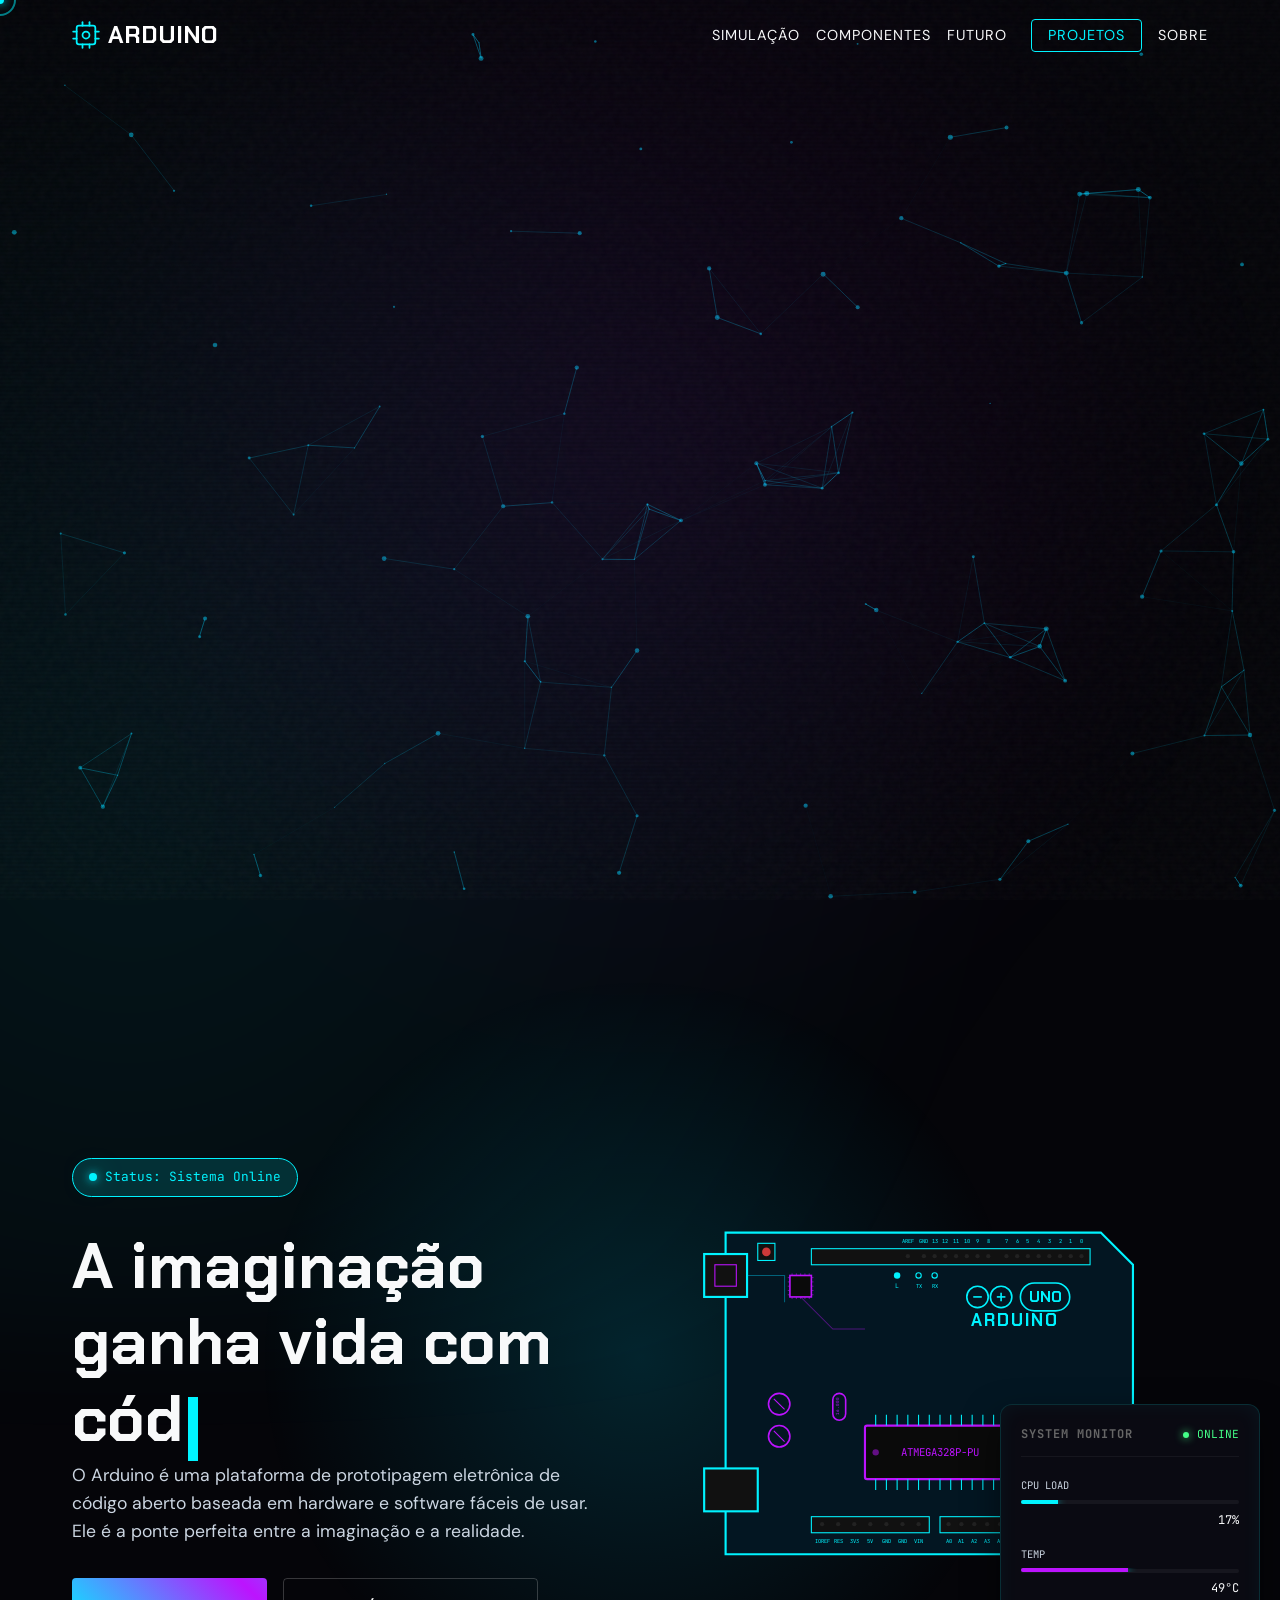
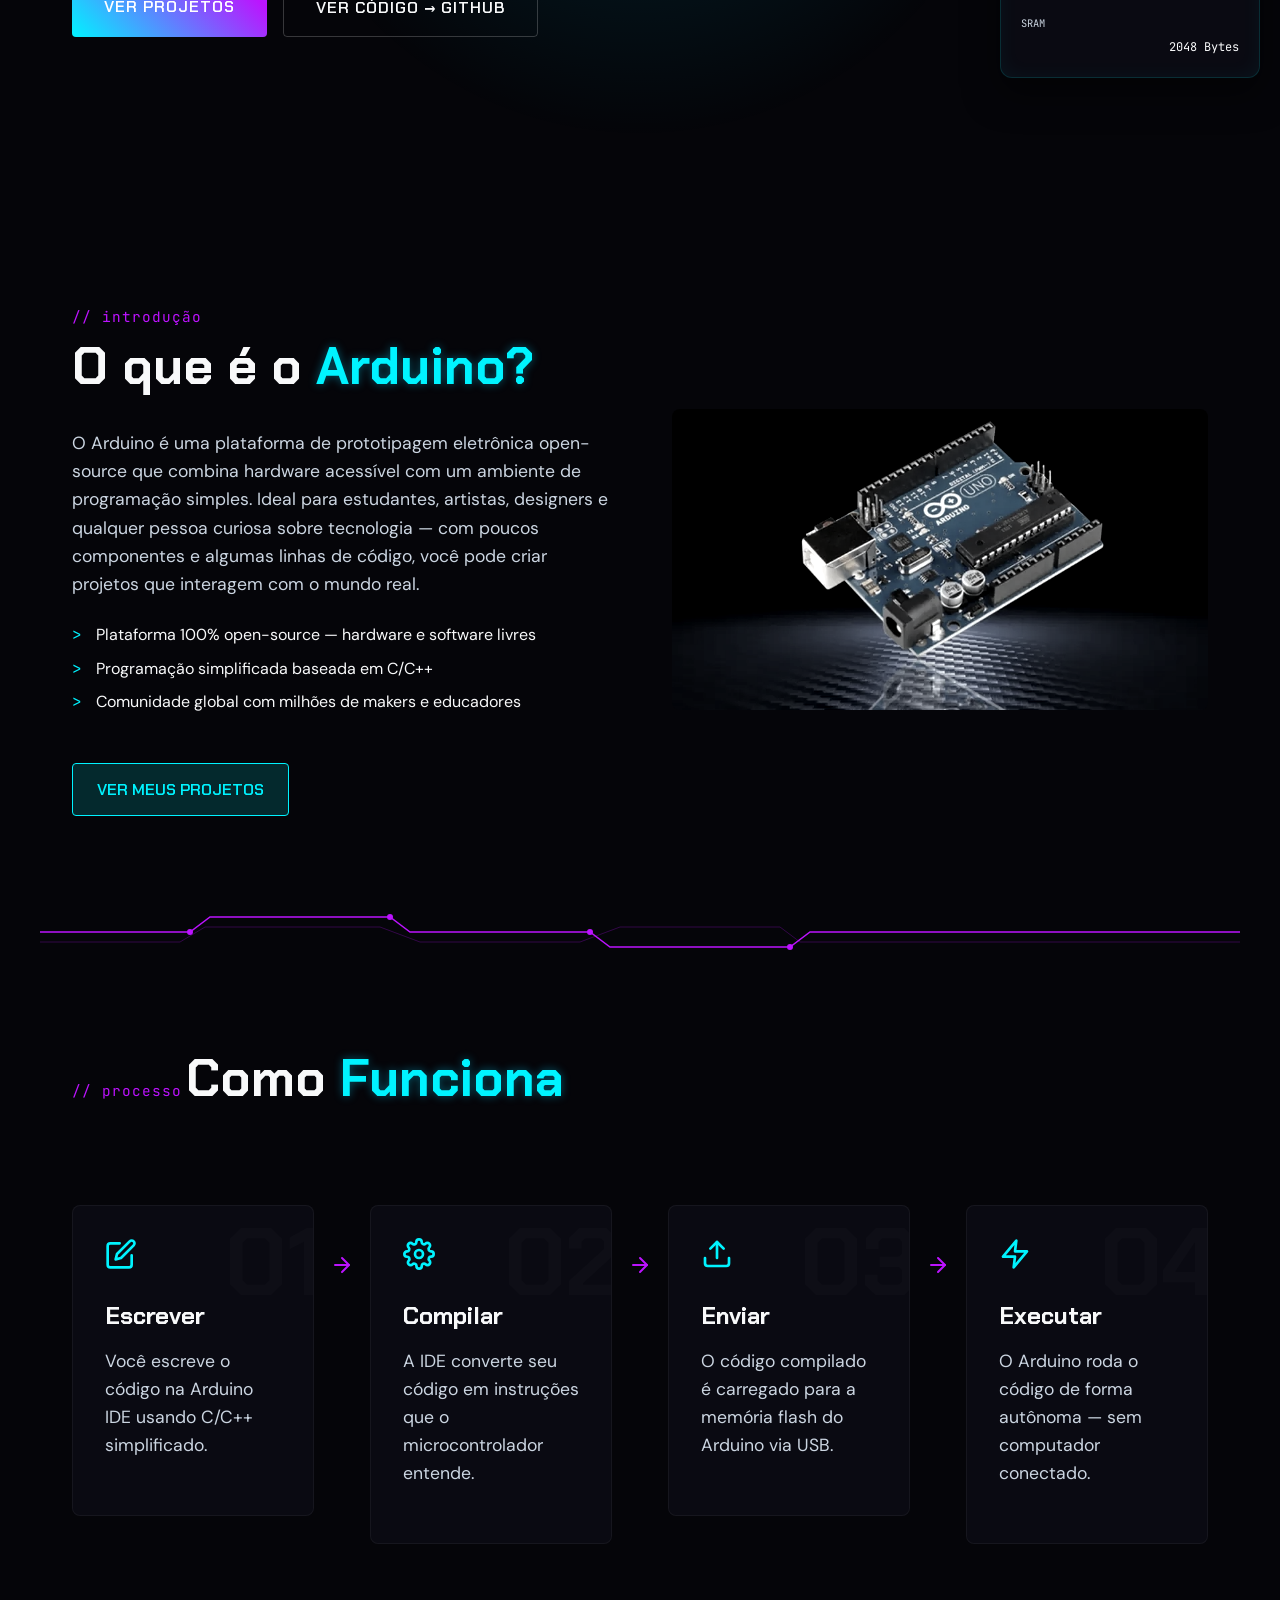
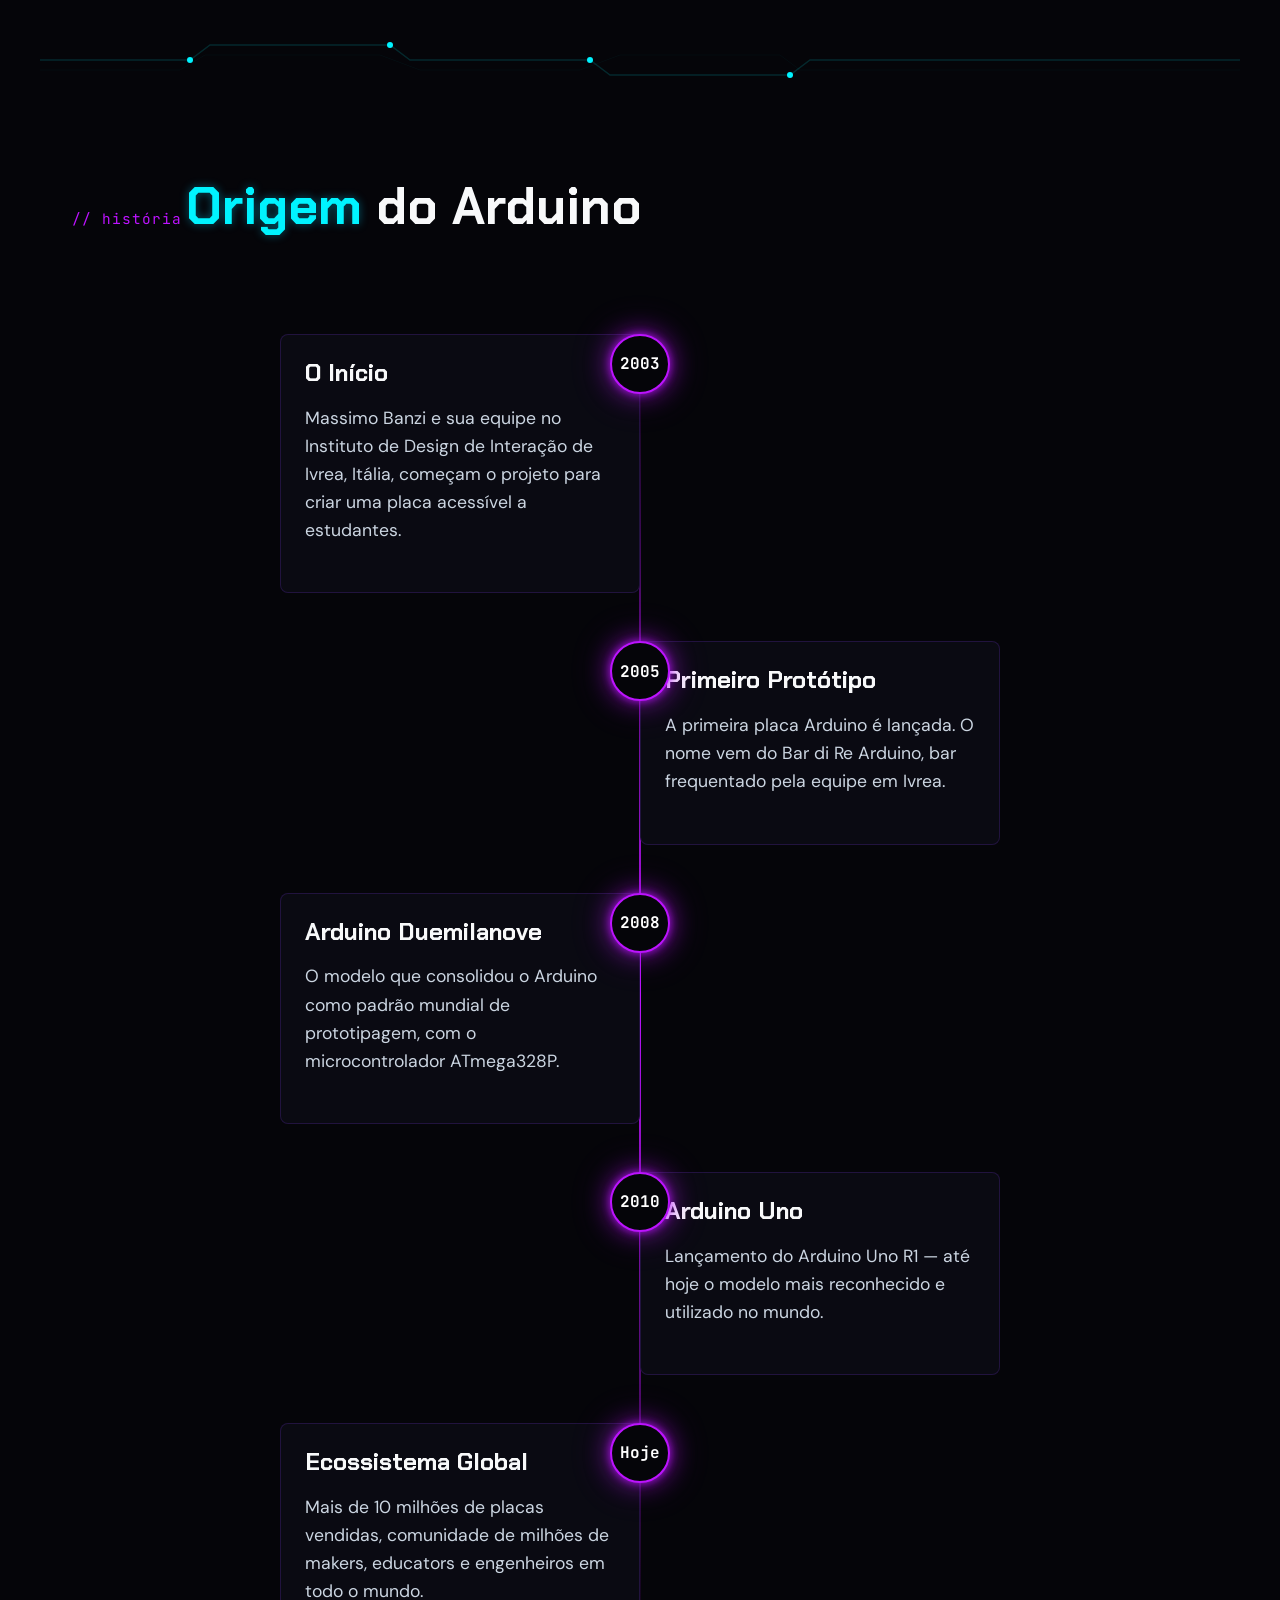
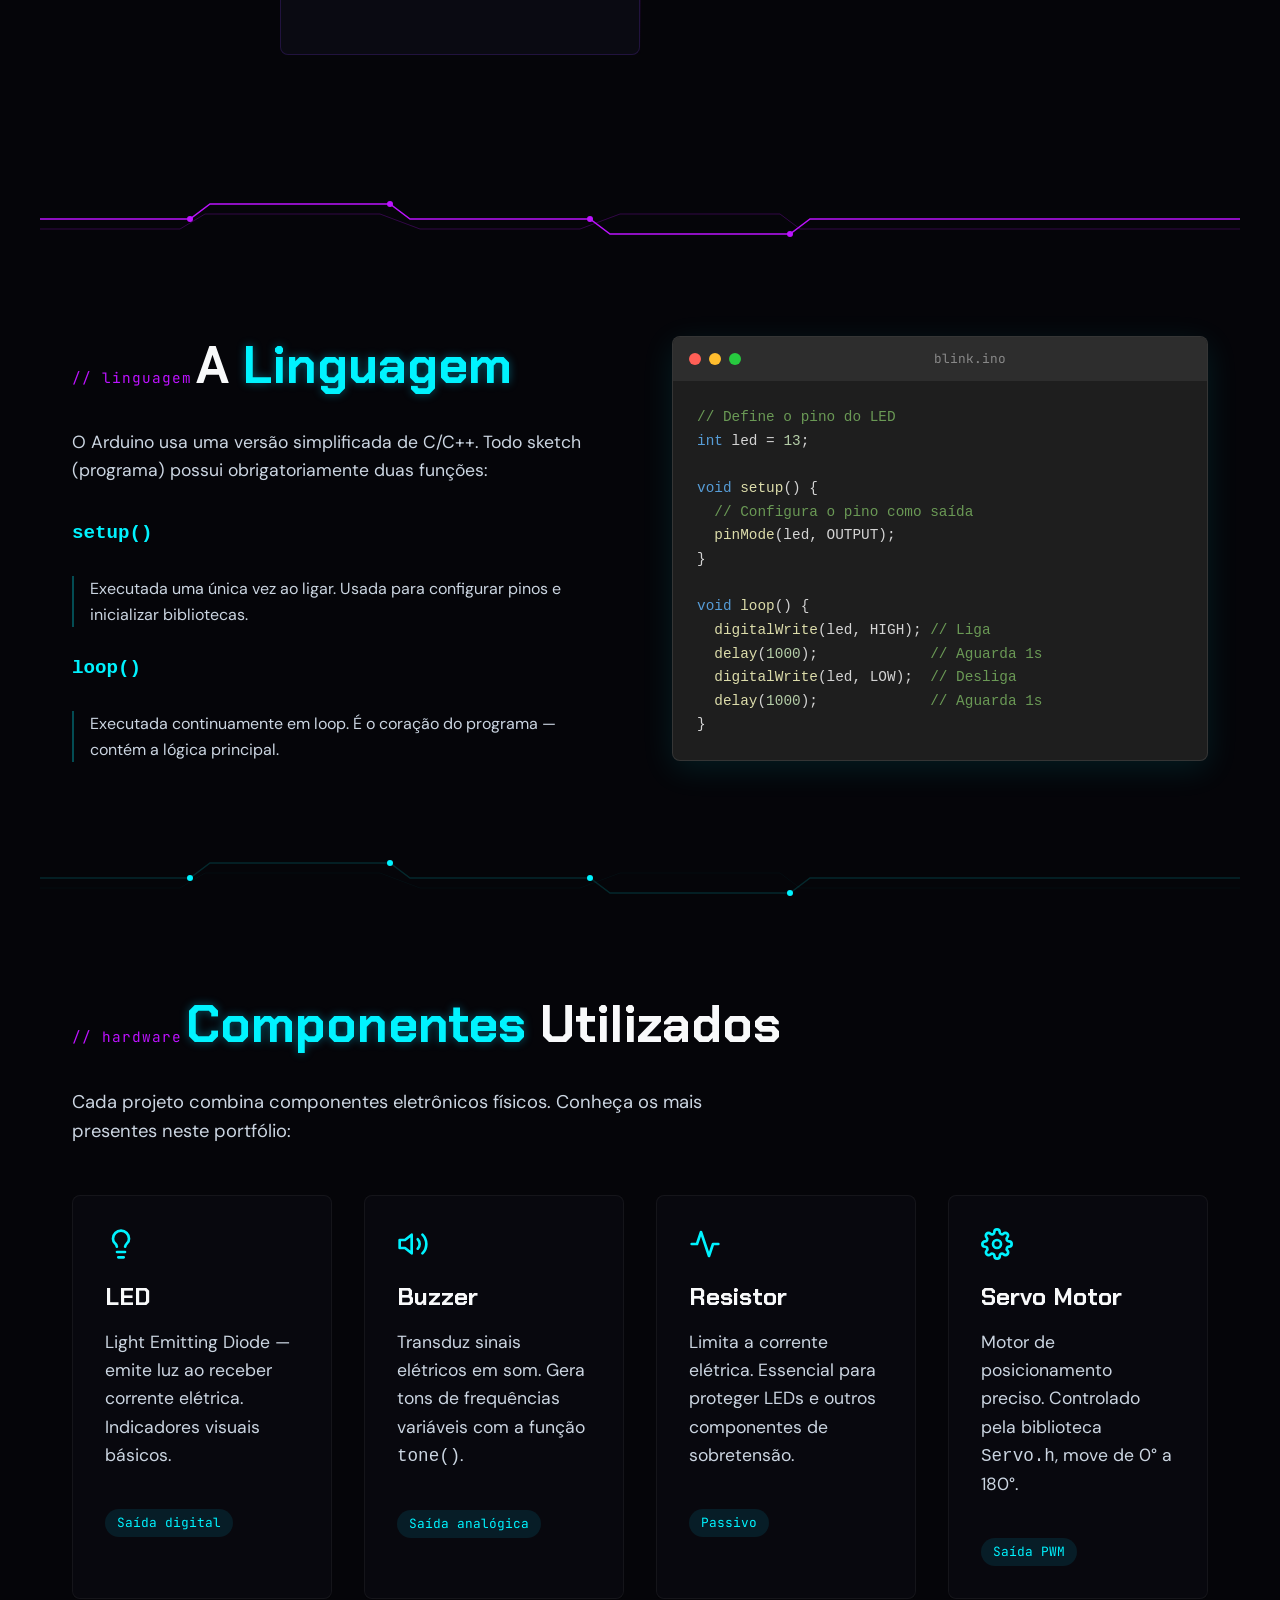
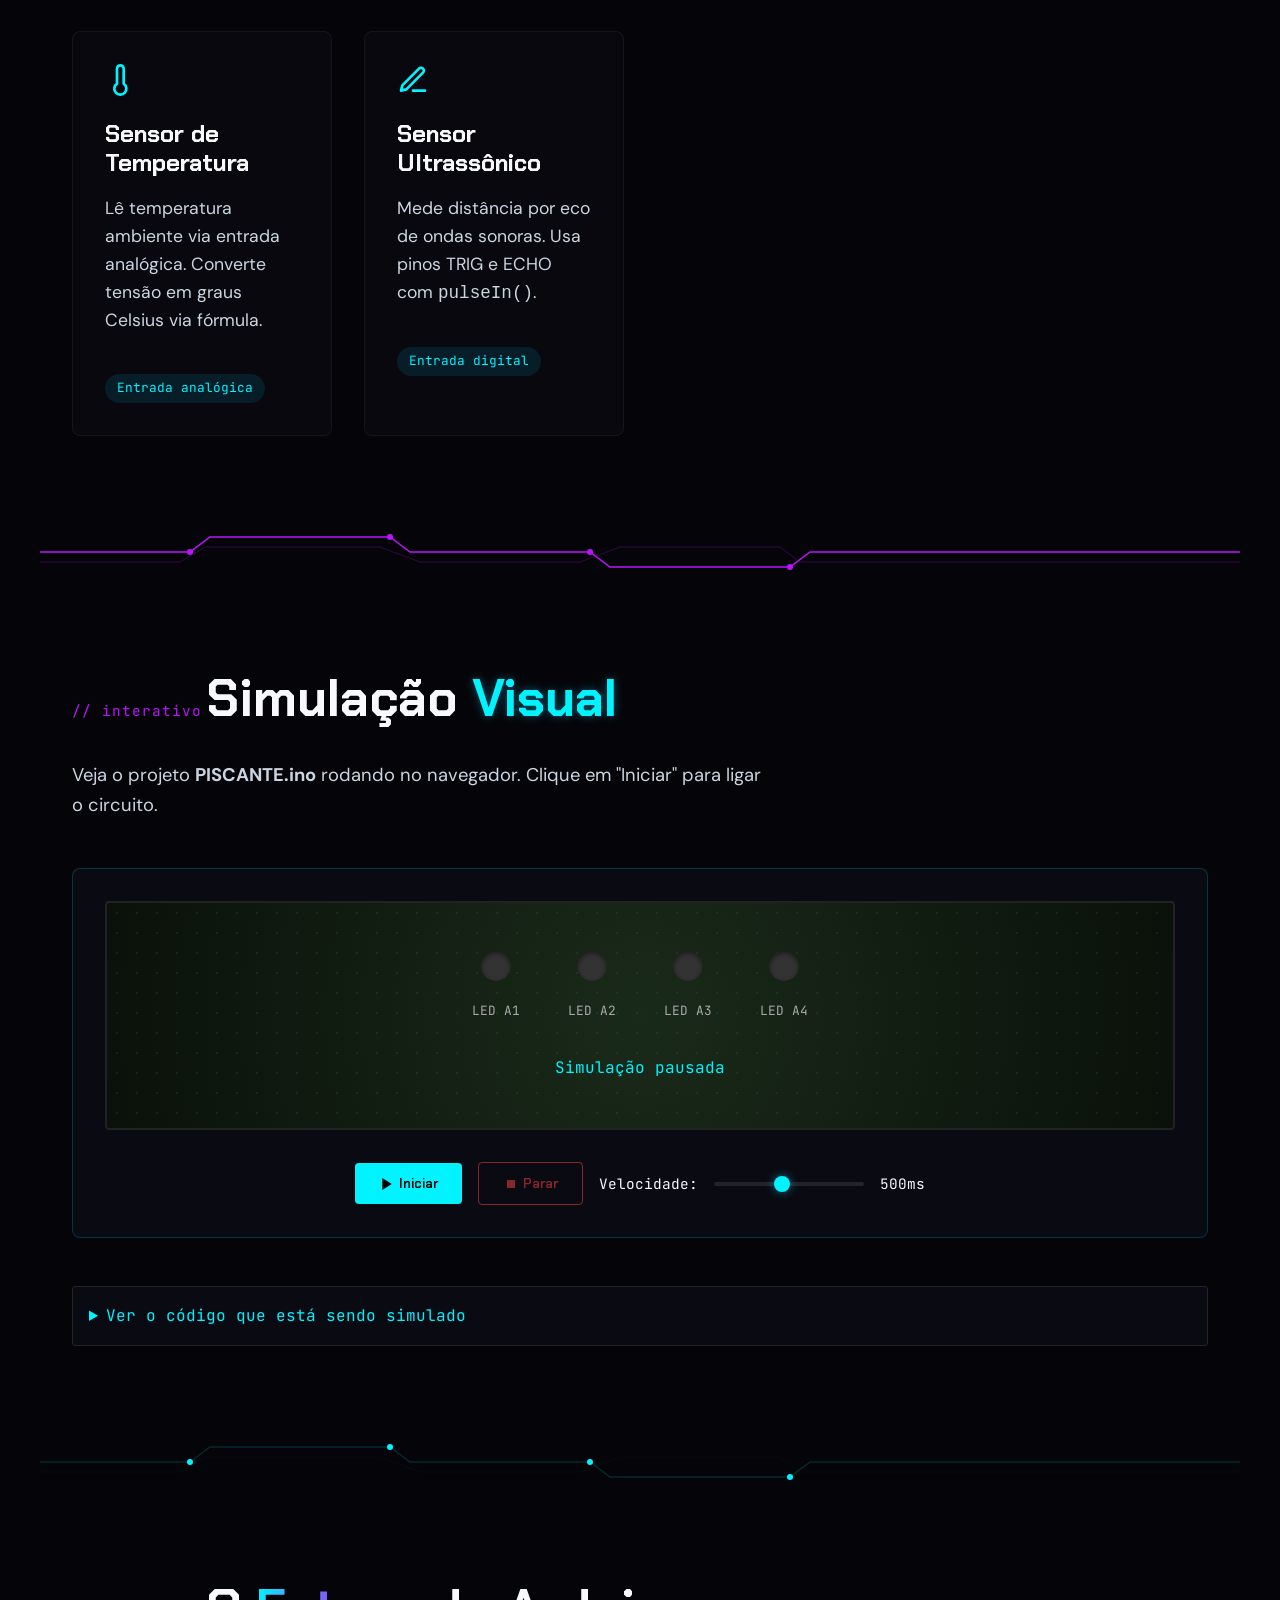
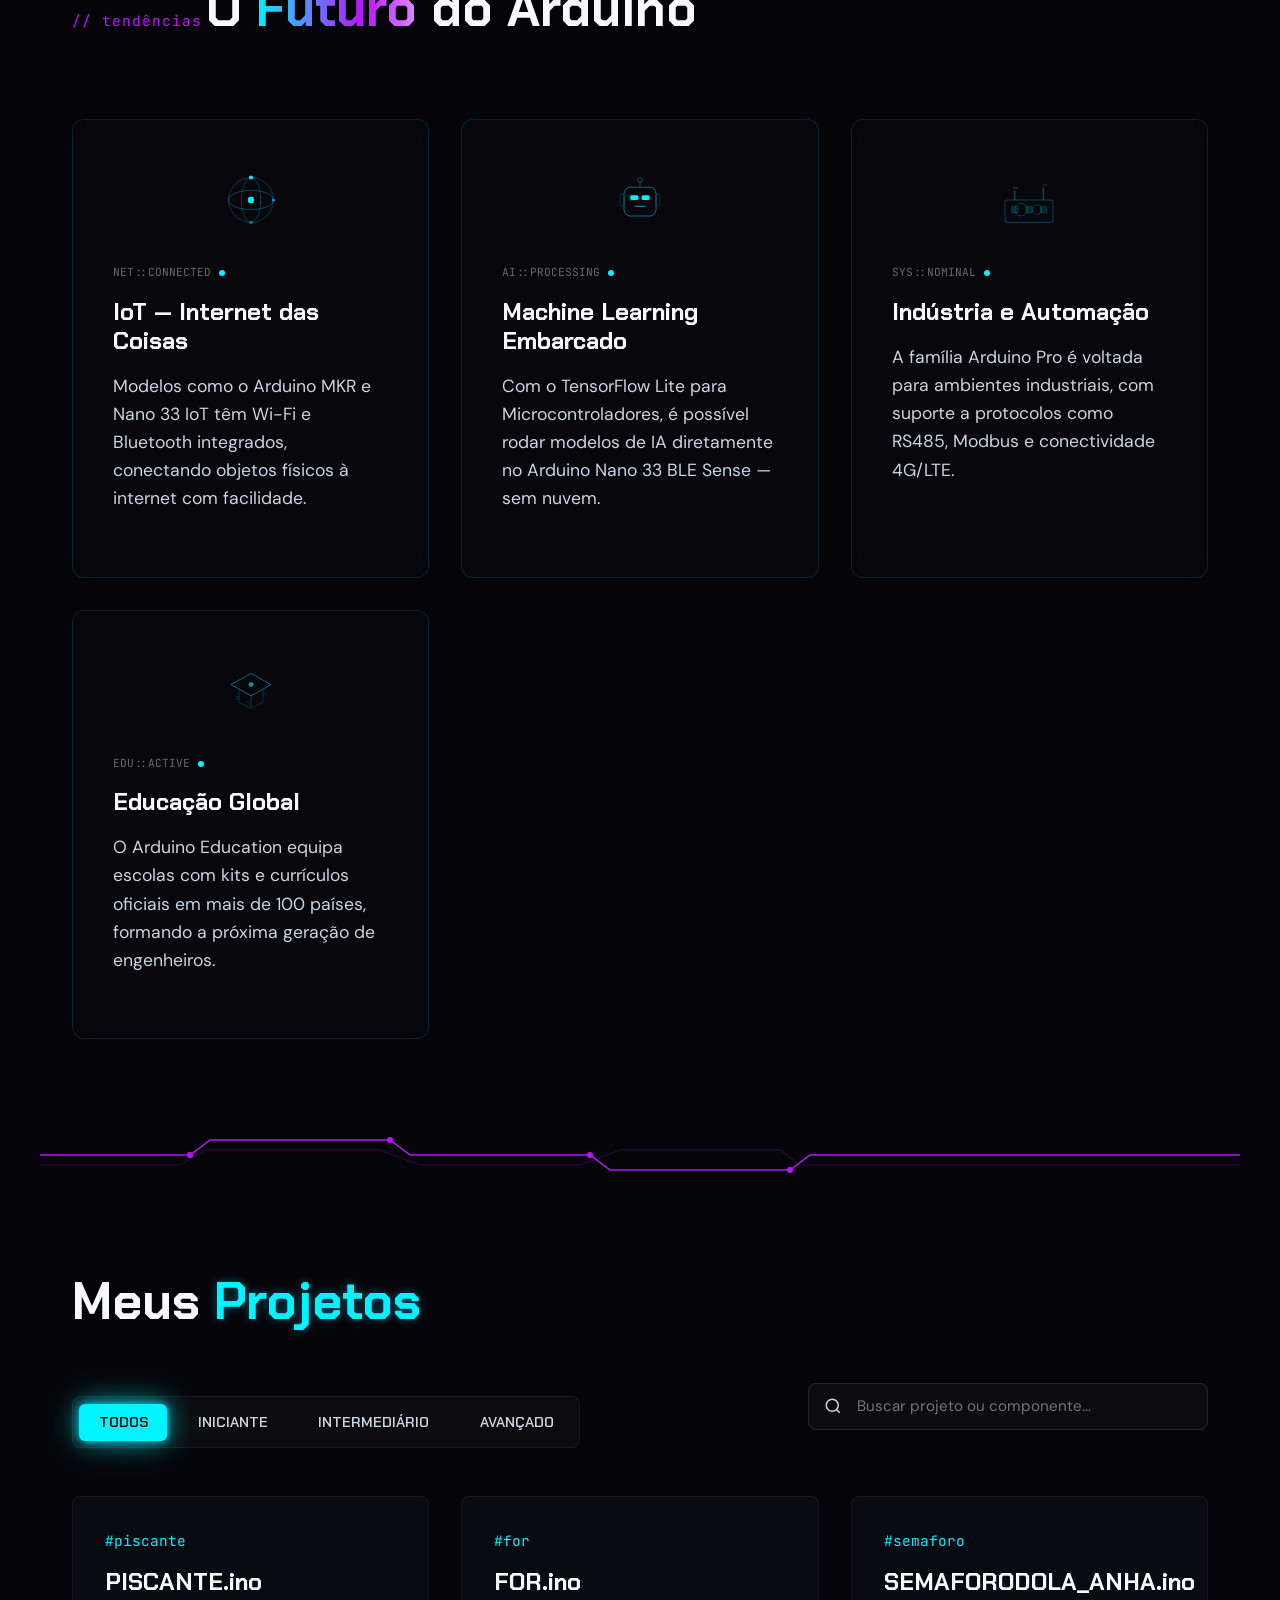
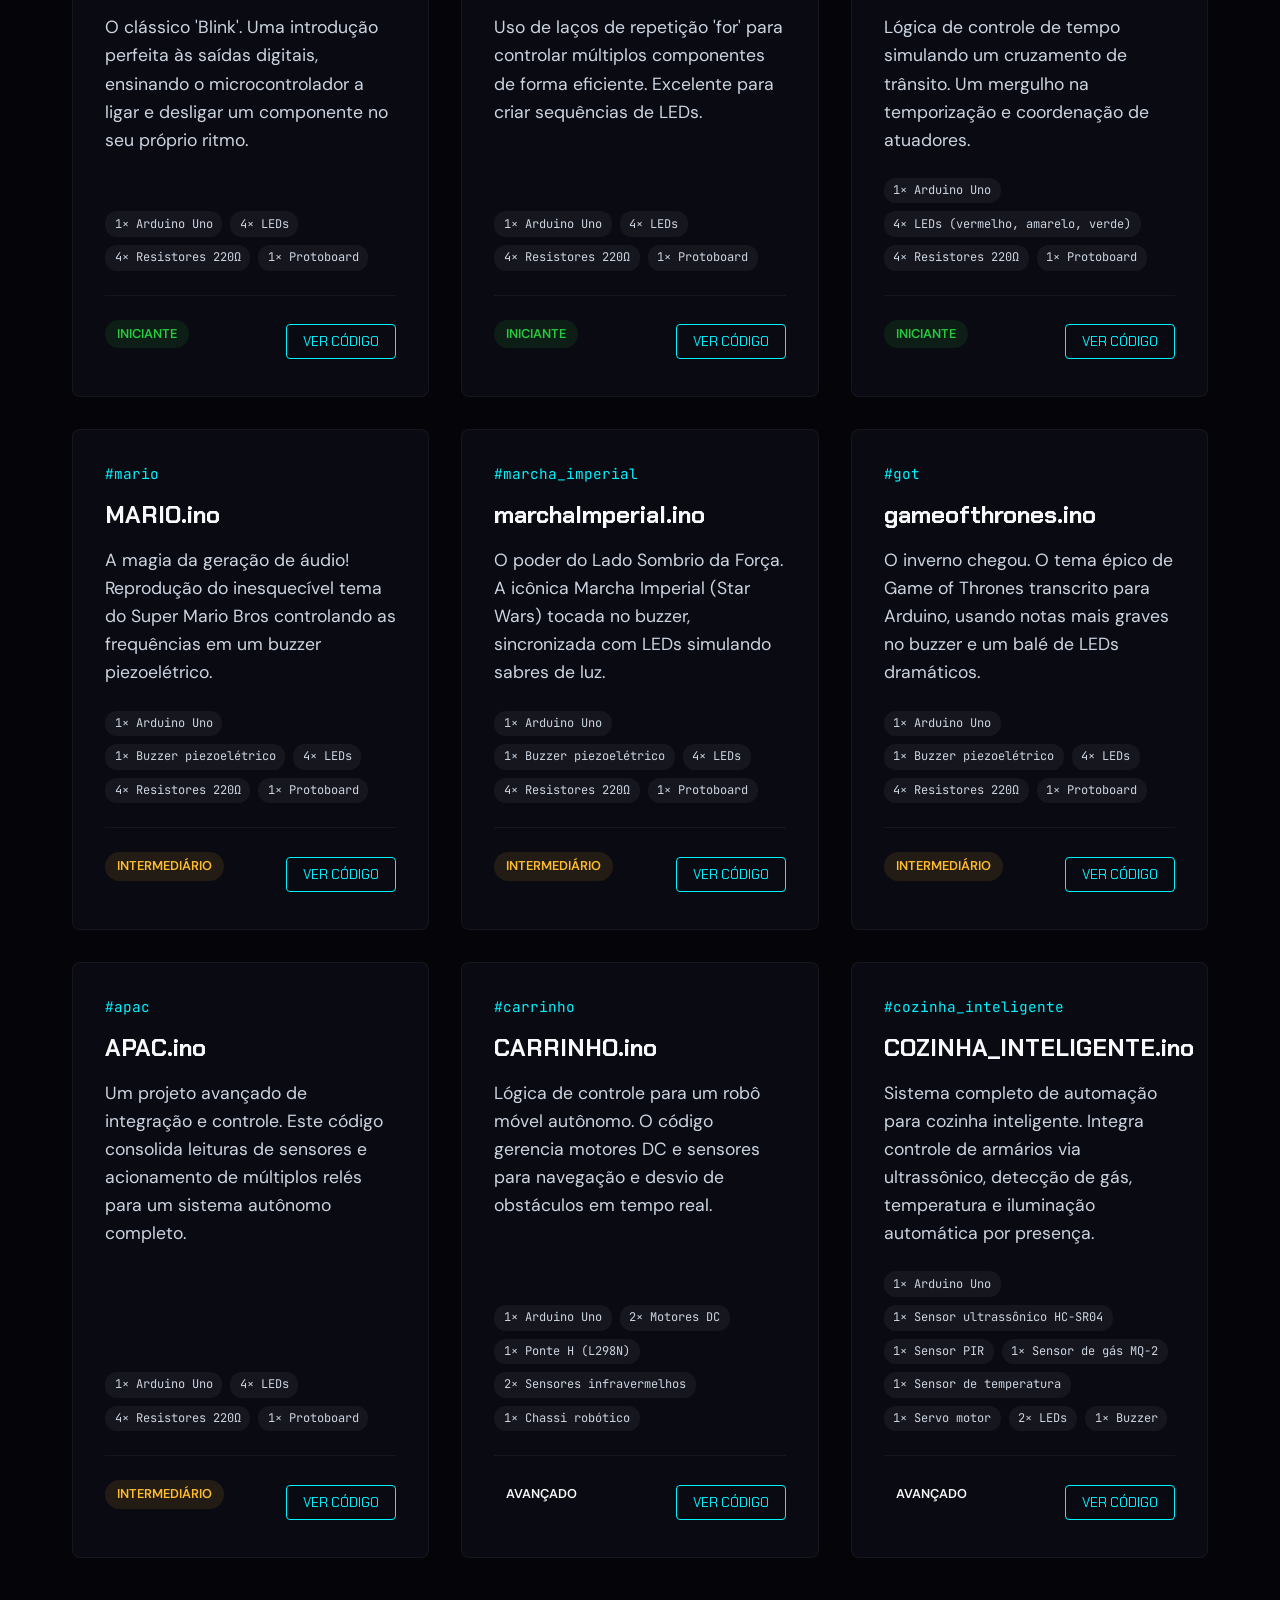
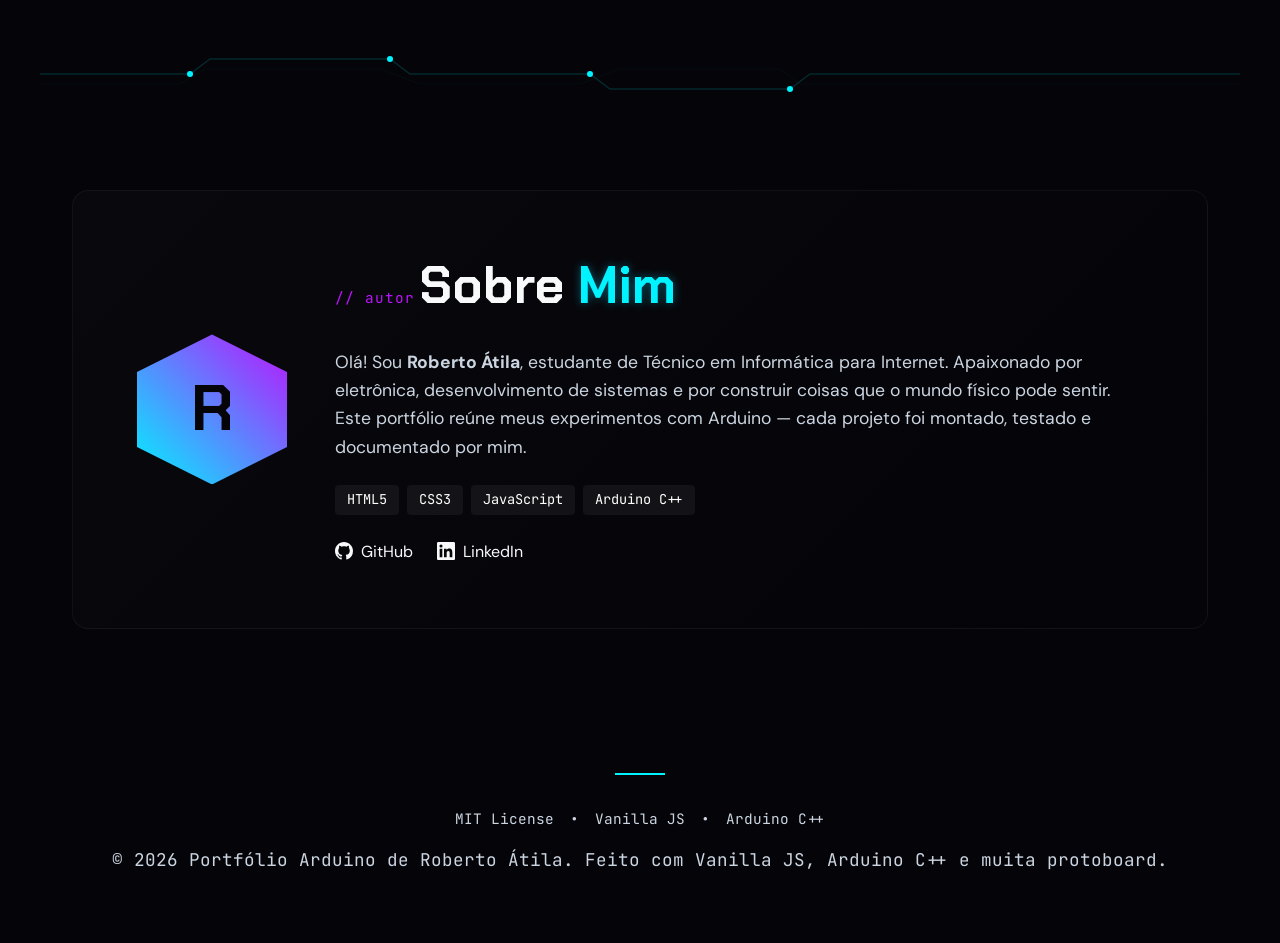
==== commit 93e42888: "feat: add background depth layers, interactive custom cursor, toast notification system, and Konami " ====
--- a/index.html
+++ b/index.html
@@ -43,6 +43,10 @@
 </head>
 
 <body>
+    <!-- Background Depth -->
+    <div class="bg-aurora" aria-hidden="true"></div>
+    <div class="bg-scanlines" aria-hidden="true"></div>
+    <div class="bg-noise" aria-hidden="true"></div>
     <!-- Boot Screen -->
     <div class="boot-screen" id="boot-screen" aria-hidden="true" role="status">
         <svg class="boot-logo" viewBox="-10 0 120 100" fill="none" stroke="currentColor" stroke-linecap="round" stroke-linejoin="round">
@@ -62,7 +66,7 @@
     <canvas id="constellation-bg" aria-hidden="true"></canvas>
 
     <!-- Scroll Progress Bar -->
-    <div class="scroll-progress" id="scroll-progress" aria-hidden="true"></div>
+    <div id="read-progress" aria-hidden="true"></div>
 
     <nav class="site-nav" id="site-nav" aria-label="Navegação principal do portfólio">
         <div class="container nav-container">
@@ -1082,8 +1086,12 @@
     </div>
 
     <!-- Custom Cursor -->
-    <div class="custom-cursor" id="cursor" aria-hidden="true"></div>
-
+    <!-- Custom Cursor V2 -->
+    <div class="custom-cursor-dot" id="cursor-dot" aria-hidden="true"></div>
+    <div class="custom-cursor-ring" id="cursor-ring" aria-hidden="true"></div>
+
+    <!-- Toast Container -->
+    <div class="toast-container" id="toast-container" aria-live="polite"></div>
     <script src="data.js" defer></script>
     <script src="script.js" defer></script>
 </body>
--- a/styles.css
+++ b/styles.css
@@ -1,3 +1,211 @@
+@layer reset, tokens, layout, components, utilities, animations;
+
+/* ==========================================================================
+   PORTFÓLIO ARDUINO - REDESIGN (REFATORADO COM LAYERS)
+   ========================================================================== */
+
+/* ==========================================================================
+   MELHORIAS DE ARQUITETURA CSS E BACKGROUNDS
+   ========================================================================== */
+@property --angle {
+  syntax: '<angle>';
+  initial-value: 0deg;
+  inherits: false;
+}
+
+@layer animations {
+  @keyframes rotate-border {
+    to {
+      --angle: 360deg;
+    }
+  }
+
+  @keyframes bg-aurora-drift {
+    0% { transform: translate(0, 0) scale(1); }
+    33% { transform: translate(5%, 5%) scale(1.05); }
+    66% { transform: translate(-5%, 2%) scale(0.95); }
+    100% { transform: translate(0, 0) scale(1); }
+  }
+}
+
+@layer layout {
+  /* Background Depth Classes */
+  .bg-aurora {
+    position: fixed;
+    top: -50%;
+    left: -50%;
+    width: 200%;
+    height: 200%;
+    background: radial-gradient(circle at 50% 50%, var(--neon-purple-dim) 0%, transparent 40%),
+                radial-gradient(circle at 30% 70%, var(--neon-cyan-dim) 0%, transparent 40%);
+    opacity: 0.5;
+    z-index: 0;
+    pointer-events: none;
+    filter: blur(60px);
+    animation: bg-aurora-drift 20s infinite alternate ease-in-out;
+  }
+
+  .bg-scanlines {
+    position: fixed;
+    top: 0;
+    left: 0;
+    width: 100vw;
+    height: 100vh;
+    background: repeating-linear-gradient(
+      to bottom,
+      transparent 0,
+      transparent 2px,
+      rgba(0, 0, 0, 0.2) 2px,
+      rgba(0, 0, 0, 0.2) 4px
+    );
+    z-index: 1;
+    pointer-events: none;
+    opacity: 0.4;
+  }
+
+  .bg-noise {
+    position: fixed;
+    top: 0;
+    left: 0;
+    width: 100vw;
+    height: 100vh;
+    z-index: 2;
+    pointer-events: none;
+    opacity: 0.04;
+    mix-blend-mode: overlay;
+    background-image: url('data:image/svg+xml;utf8,%3Csvg viewBox="0 0 200 200" xmlns="http://www.w3.org/2000/svg"%3E%3Cfilter id="noiseFilter"%3E%3CfeTurbulence type="fractalNoise" baseFrequency="0.8" numOctaves="3" stitchTiles="stitch"/%3E%3C/filter%3E%3Crect width="100%25" height="100%25" filter="url(%23noiseFilter)"/%3E%3C/svg%3E');
+  }
+  
+  /* Substituir o cursor antigo pelas novas classes */
+  .custom-cursor-dot {
+    position: fixed;
+    top: 0;
+    left: 0;
+    width: 8px;
+    height: 8px;
+    background-color: var(--neon-cyan);
+    border-radius: 50%;
+    pointer-events: none;
+    z-index: var(--z-cursor);
+    transform: translate(-50%, -50%);
+    box-shadow: 0 0 10px var(--neon-cyan);
+  }
+
+  .custom-cursor-ring {
+    position: fixed;
+    top: 0;
+    left: 0;
+    width: 32px;
+    height: 32px;
+    border: 2px solid rgba(0, 243, 255, 0.5);
+    border-radius: 50%;
+    pointer-events: none;
+    z-index: calc(var(--z-cursor) - 1);
+    transform: translate(-50%, -50%);
+    transition: width 0.3s ease, height 0.3s ease, border-color 0.3s ease, background-color 0.3s ease;
+  }
+
+  .custom-cursor-ring.hovering {
+    width: 60px;
+    height: 60px;
+    background-color: rgba(188, 19, 254, 0.1);
+    border-color: var(--neon-purple);
+    box-shadow: 0 0 15px rgba(188, 19, 254, 0.3);
+  }
+}
+
+@layer components {
+  /* TOAST SYSTEM */
+  .toast-container {
+    position: fixed;
+    bottom: 2rem;
+    right: 2rem;
+    z-index: calc(var(--z-modal) + 10);
+    display: flex;
+    flex-direction: column;
+    gap: 1rem;
+    pointer-events: none;
+  }
+
+  .toast {
+    background: rgba(10, 10, 18, 0.9);
+    border: 1px solid var(--neon-cyan);
+    color: var(--text-main);
+    padding: 1rem 1.5rem;
+    border-radius: 6px;
+    font-family: var(--font-mono);
+    font-size: 0.9rem;
+    box-shadow: var(--shadow-neon-cyan);
+    backdrop-filter: blur(10px);
+    transform: translateX(120%);
+    opacity: 0;
+    transition: transform var(--t-spring), opacity var(--t-base);
+    pointer-events: auto;
+  }
+
+  .toast.show {
+    transform: translateX(0);
+    opacity: 1;
+  }
+
+  .toast.success { border-color: #44ff88; box-shadow: 0 0 15px rgba(68, 255, 136, 0.4); color: #44ff88; }
+  .toast.error { border-color: #ff4444; box-shadow: 0 0 15px rgba(255, 68, 68, 0.4); color: #ff4444; }
+
+  /* READ PROGRESS BAR */
+  #read-progress {
+    position: fixed;
+    top: 0;
+    left: 0;
+    height: 3px;
+    background: linear-gradient(90deg, var(--neon-cyan), var(--neon-purple));
+    z-index: calc(var(--z-nav) + 10);
+    width: 0%;
+    box-shadow: 0 0 10px var(--neon-cyan);
+    transition: width 0.1s ease-out;
+  }
+
+  /* TURBO MODE (Glitch Effect Konami Code) */
+  body.turbo-mode {
+    animation: global-glitch 0.2s linear infinite alternate;
+  }
+  
+  body.turbo-mode h1, body.turbo-mode h2 {
+    color: var(--neon-purple);
+    text-shadow: 2px 2px var(--neon-cyan), -2px -2px #ff4444;
+  }
+
+  @keyframes global-glitch {
+    0% { filter: hue-rotate(0deg) contrast(1.2); transform: skewX(0deg); }
+    100% { filter: hue-rotate(90deg) contrast(1.5); transform: skewX(2deg); }
+  }
+}
+
+/* Modificando cartões existentes para ter borda luminosa (@property) */
+@layer components {
+  .project-card {
+    position: relative;
+    border: none;
+    background-clip: padding-box;
+  }
+  
+  .project-card::before {
+    content: '';
+    position: absolute;
+    inset: -2px;
+    border-radius: inherit;
+    background: conic-gradient(from var(--angle), transparent 70%, var(--neon-cyan) 80%, var(--neon-purple) 100%);
+    z-index: -1;
+    opacity: 0;
+    transition: opacity var(--t-base);
+  }
+  
+  .project-card:hover::before {
+    opacity: 1;
+    animation: rotate-border 3s linear infinite;
+  }
+}
+
+@layer legacy_code {
 /* ==========================================================================
    PORTFÓLIO ARDUINO - REDESIGN
    ========================================================================== */
@@ -114,10 +322,10 @@
 /* Accessibility: Reduced Motion */
 @media (prefers-reduced-motion: reduce) {
   *, *::before, *::after {
-    animation-duration: 0.01ms !important;
-    animation-iteration-count: 1 !important;
-    transition-duration: 0.01ms !important;
-    scroll-behavior: auto !important;
+    animation-duration: 0.01ms ;
+    animation-iteration-count: 1 ;
+    transition-duration: 0.01ms ;
+    scroll-behavior: auto ;
   }
 }
 
@@ -297,55 +505,12 @@
 /* ==========================================================================
    5. SCROLL PROGRESS
    ========================================================================== */
-.scroll-progress {
-  position: fixed;
-  top: 0;
-  left: 0;
-  height: 3px;
-  background: linear-gradient(90deg, var(--neon-cyan), var(--neon-purple));
-  z-index: calc(var(--z-nav) + 1);
-  width: 0%;
-  box-shadow: 0 0 10px var(--neon-cyan);
-  transition: width 0.1s ease-out;
-}
+/* .scroll-progress refatorado */
 
 /* ==========================================================================
    6. CUSTOM CURSOR
    ========================================================================== */
-.custom-cursor {
-  position: fixed;
-  top: 0;
-  left: 0;
-  width: 24px;
-  height: 24px;
-  border-radius: 50%;
-  background-color: rgba(0, 243, 255, 0.2);
-  border: 2px solid var(--neon-cyan);
-  box-shadow: 0 0 15px var(--neon-cyan), inset 0 0 10px var(--neon-cyan);
-  pointer-events: none;
-  z-index: var(--z-cursor);
-  mix-blend-mode: screen; /* Efeito de luz sobreposta */
-  backdrop-filter: blur(2px);
-  transform: translate(-50%, -50%);
-  transition: width 0.3s cubic-bezier(0.175, 0.885, 0.32, 1.275), 
-              height 0.3s cubic-bezier(0.175, 0.885, 0.32, 1.275), 
-              background-color 0.3s, border-color 0.3s, box-shadow 0.3s;
-}
-
-.custom-cursor.hovering {
-  width: 65px;
-  height: 65px;
-  background-color: rgba(188, 19, 254, 0.15);
-  border-color: var(--neon-purple);
-  box-shadow: 0 0 25px var(--neon-purple), inset 0 0 15px var(--neon-purple);
-}
-
-.custom-cursor.clicking {
-  width: 12px;
-  height: 12px;
-  background-color: var(--neon-cyan);
-  box-shadow: 0 0 30px var(--neon-cyan);
-}
+/* Custom Cursor refatorado */
 
 /* ==========================================================================
    7. NAVIGATION
@@ -1805,7 +1970,7 @@
   .timeline::before { left: 30px; }
   .timeline-item { justify-content: flex-start; padding-right: 0; padding-left: 80px; width: 100%; }
   .timeline-item:nth-child(even) { padding-left: 80px; }
-  .timeline-year { left: 0 !important; right: auto !important; }
+  .timeline-year { left: 0 ; right: auto ; }
   
   .about-card { flex-direction: column; text-align: center; padding: 2rem; }
   .about-links { justify-content: center; }
@@ -1834,7 +1999,7 @@
 
 @media (hover: none) and (pointer: coarse) {
   /* Remove hover effects that stick on touch devices */
-  .custom-cursor { display: none !important; }
+  .custom-cursor { display: none ; }
   .btn-primary:hover, .btn-ghost:hover { transform: none; box-shadow: none; }
   .board-figure:hover { transform: none; box-shadow: none; }
   .step-card:hover { transform: none; }
@@ -2045,3 +2210,5 @@
     padding: 0.5rem;
   }
 }
+
+}
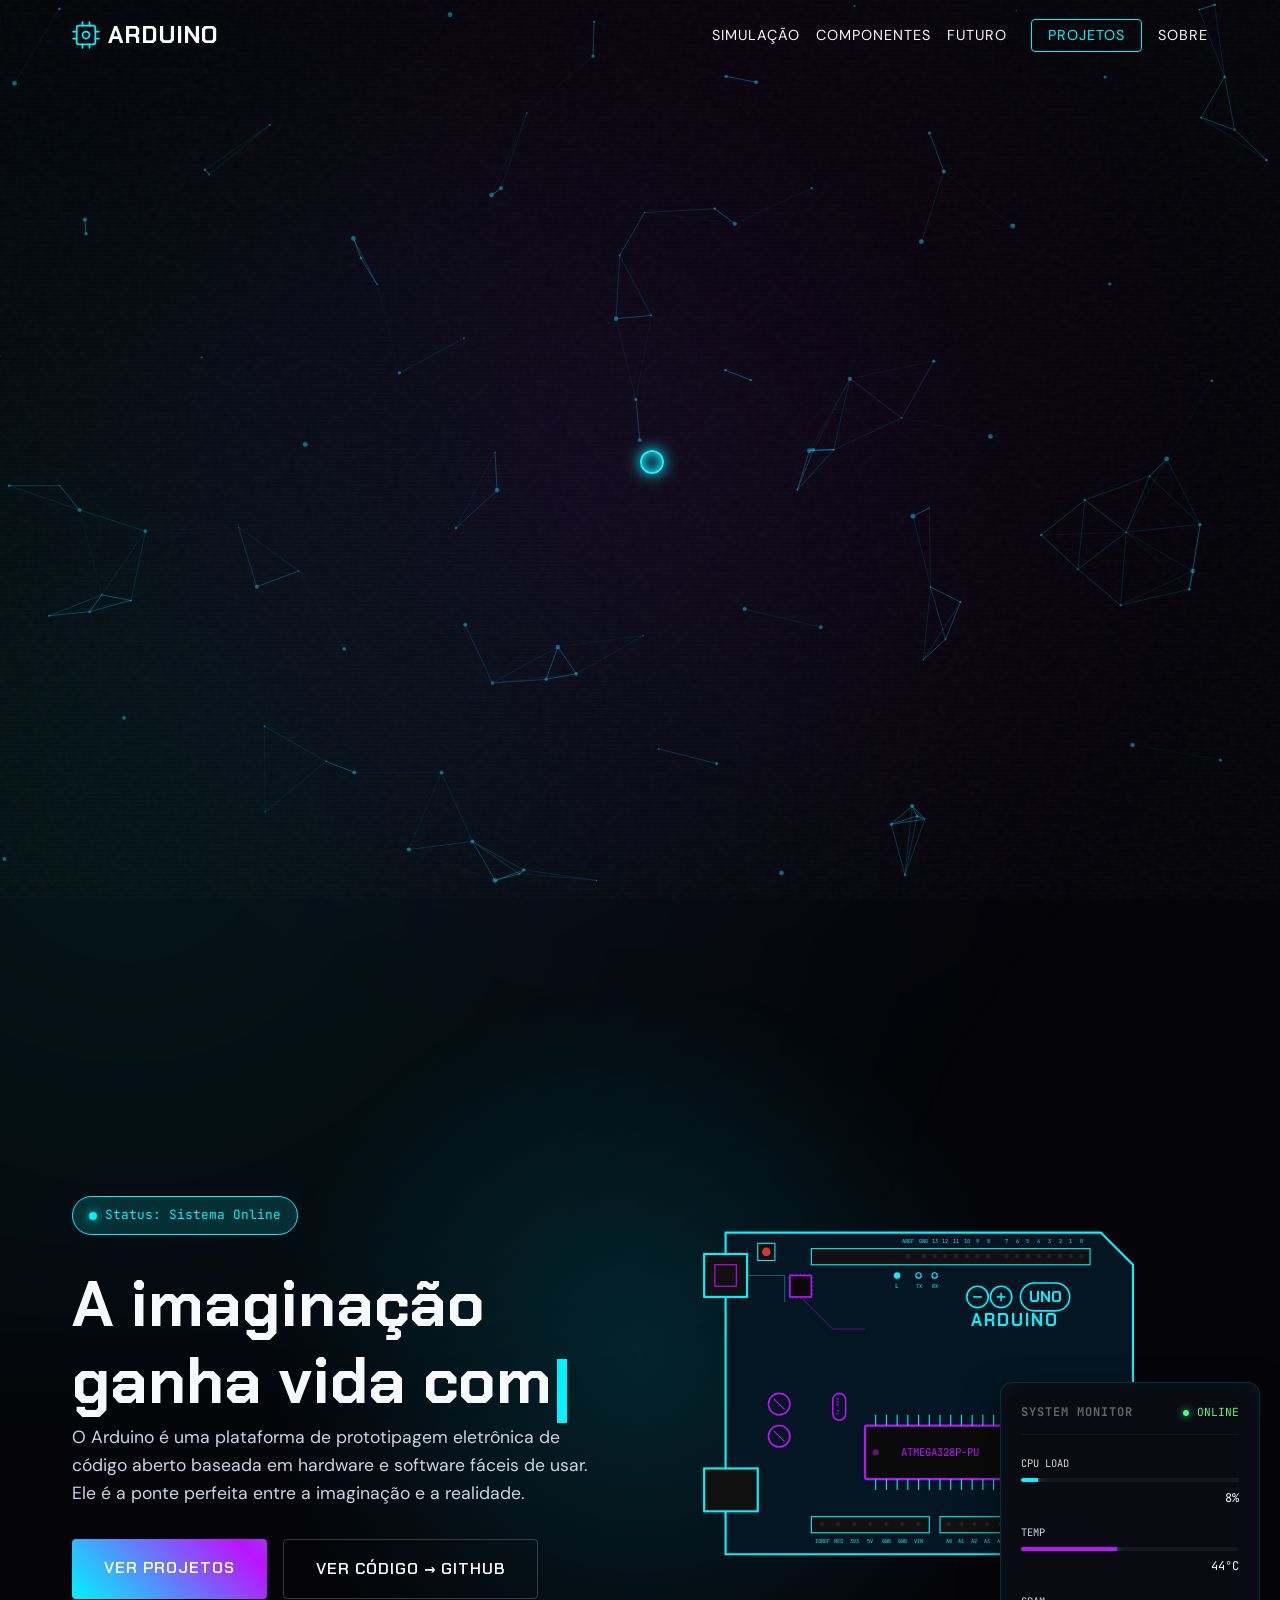
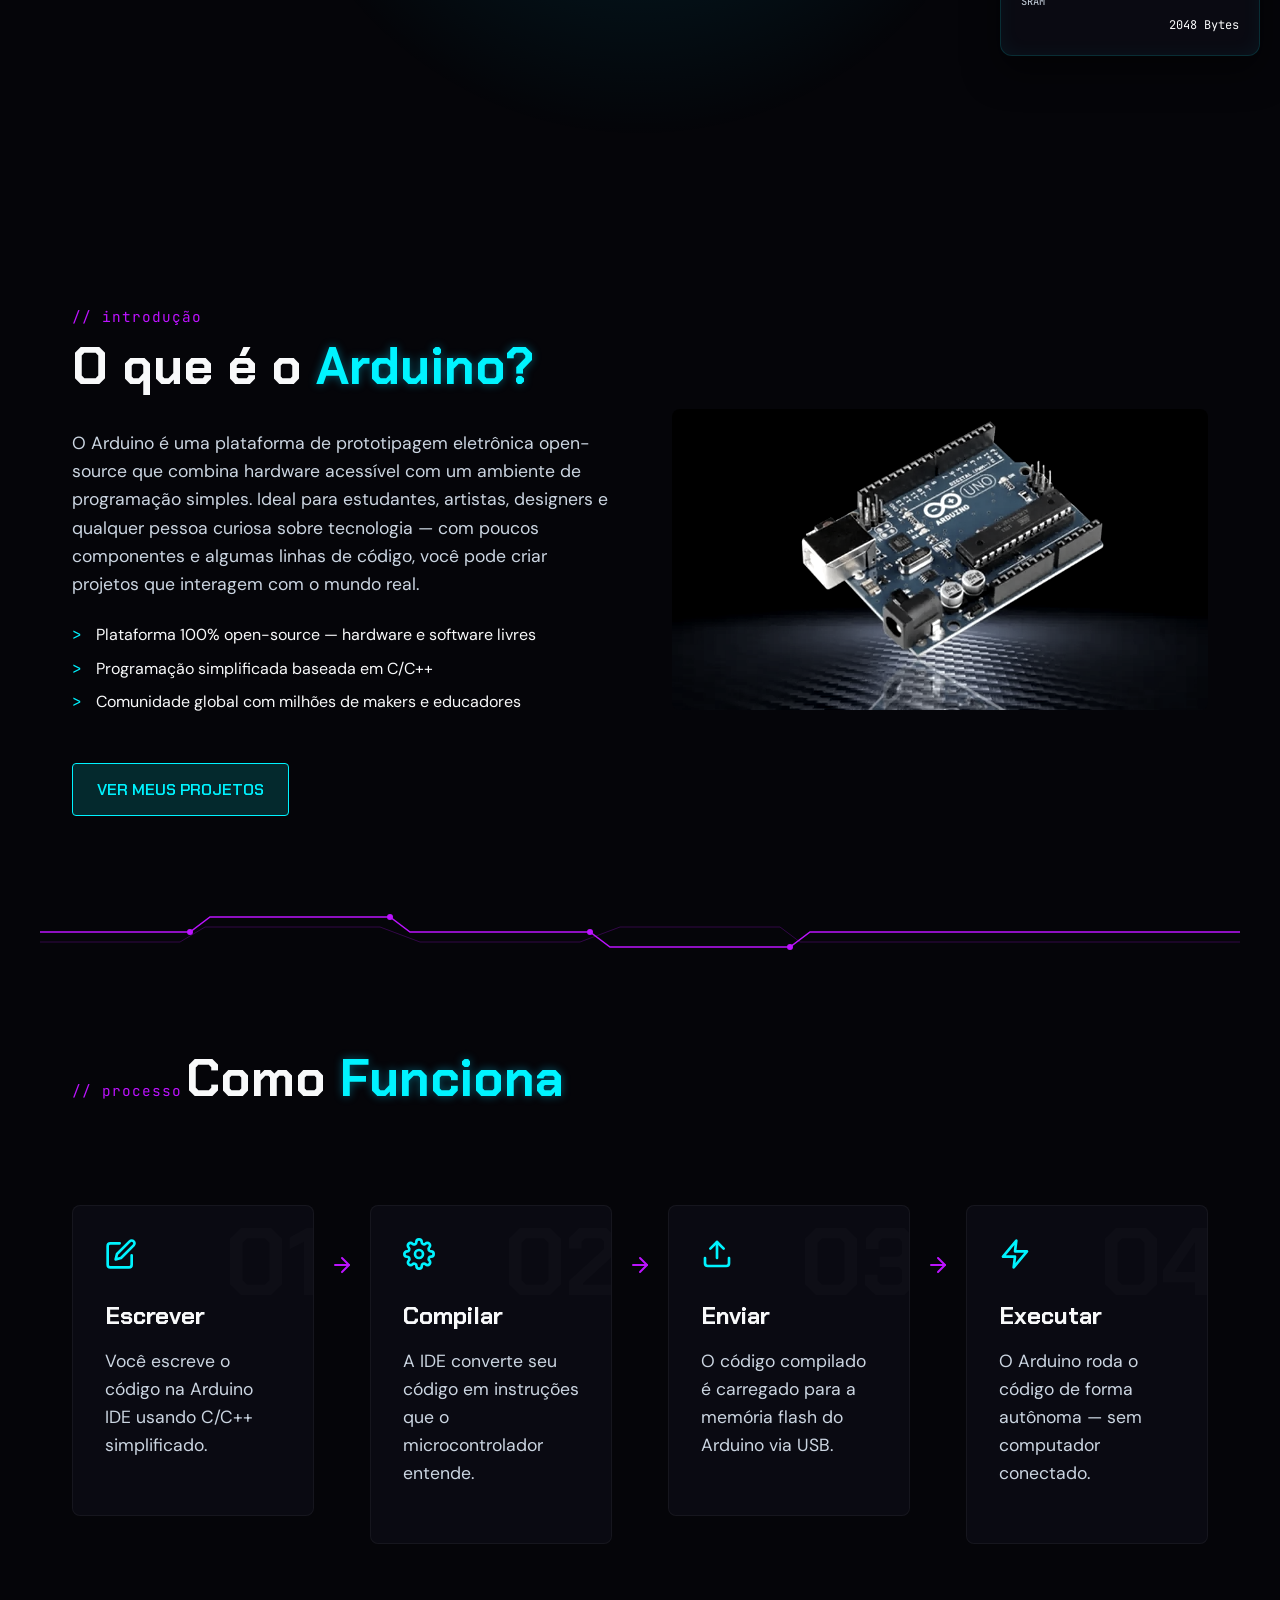
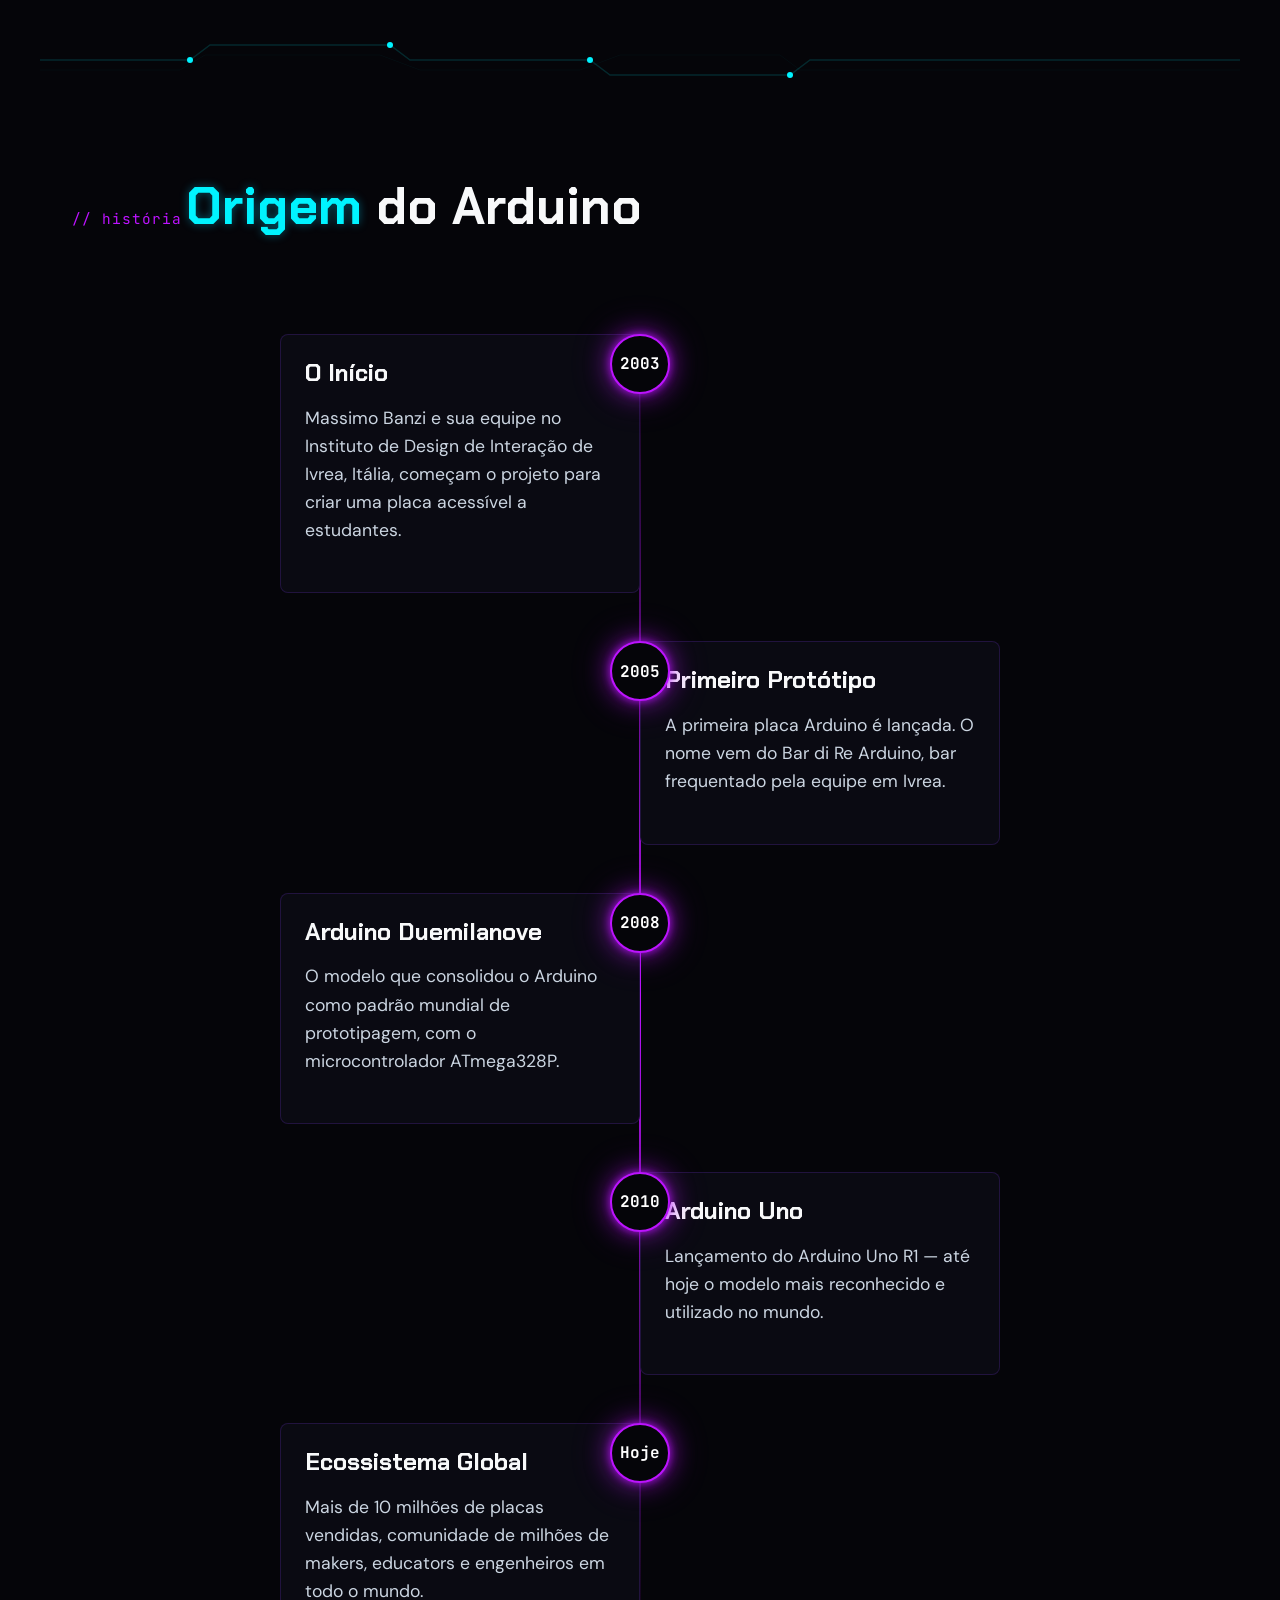
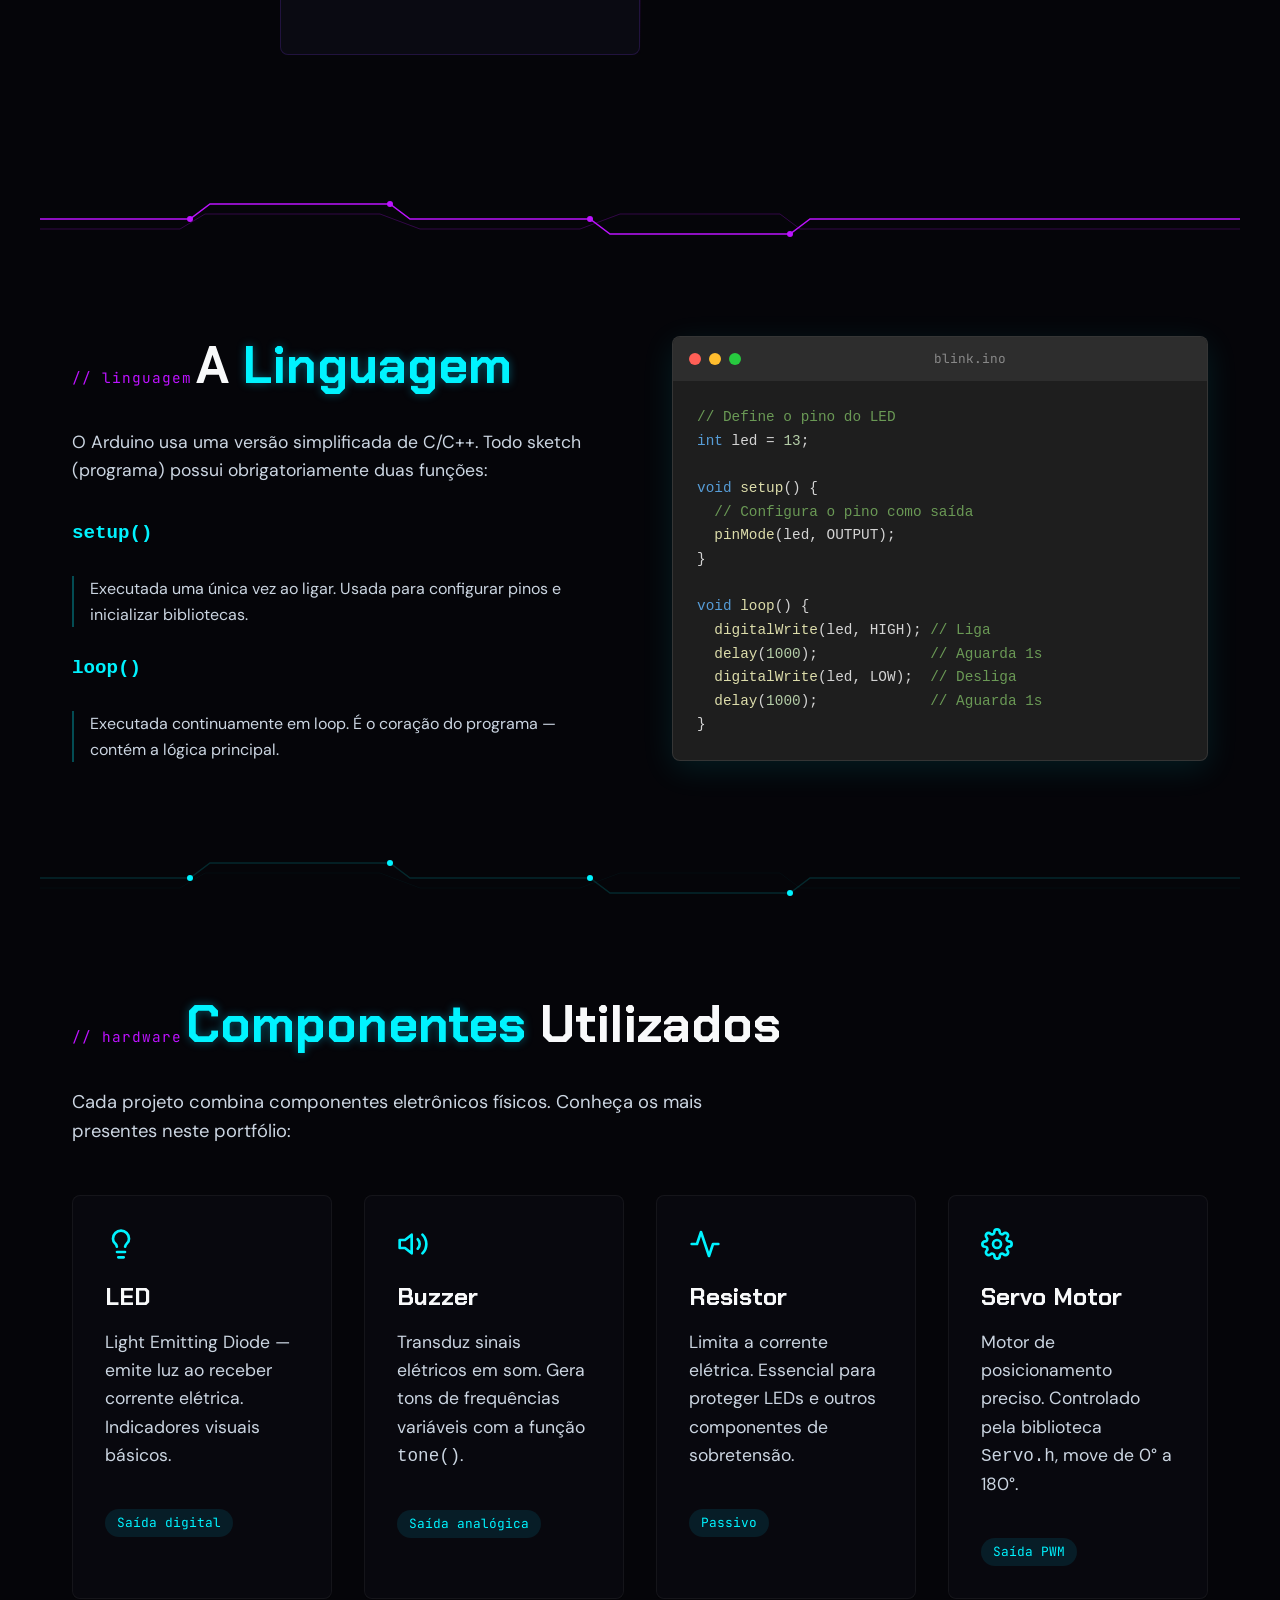
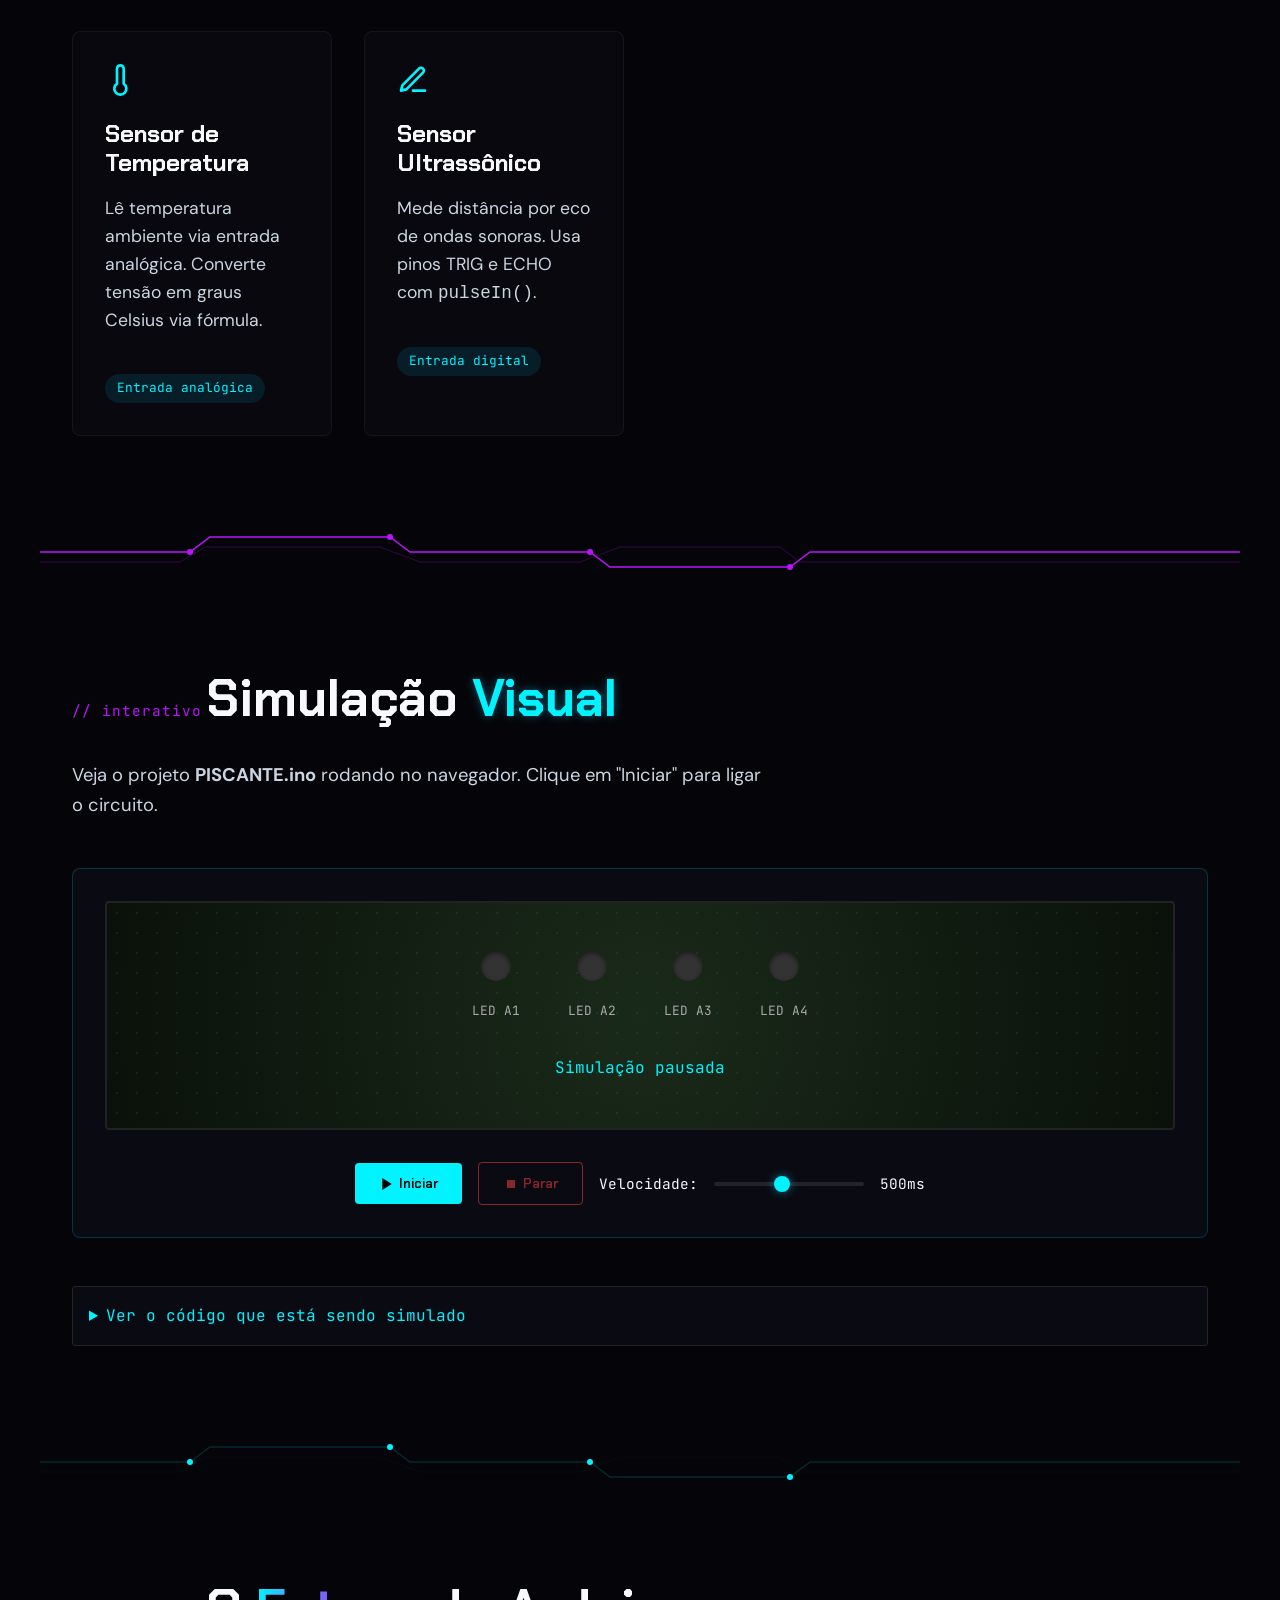
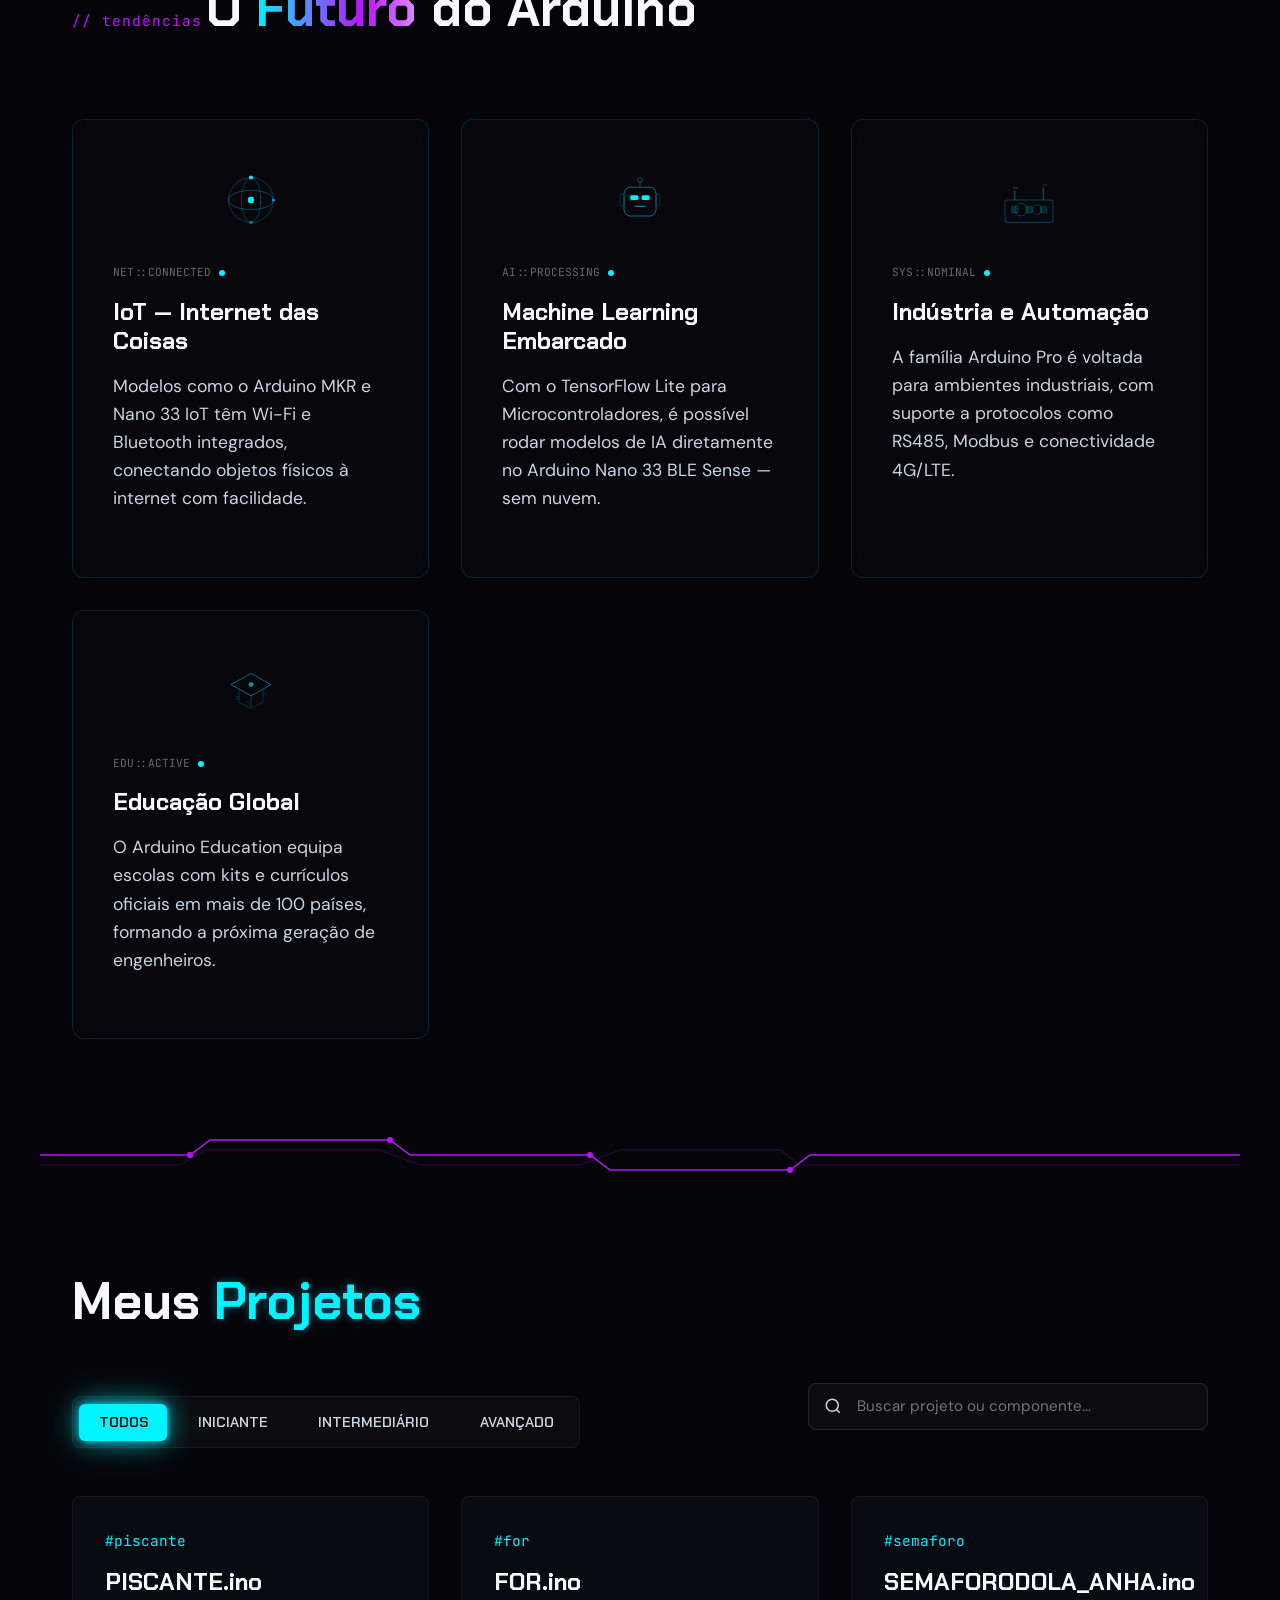
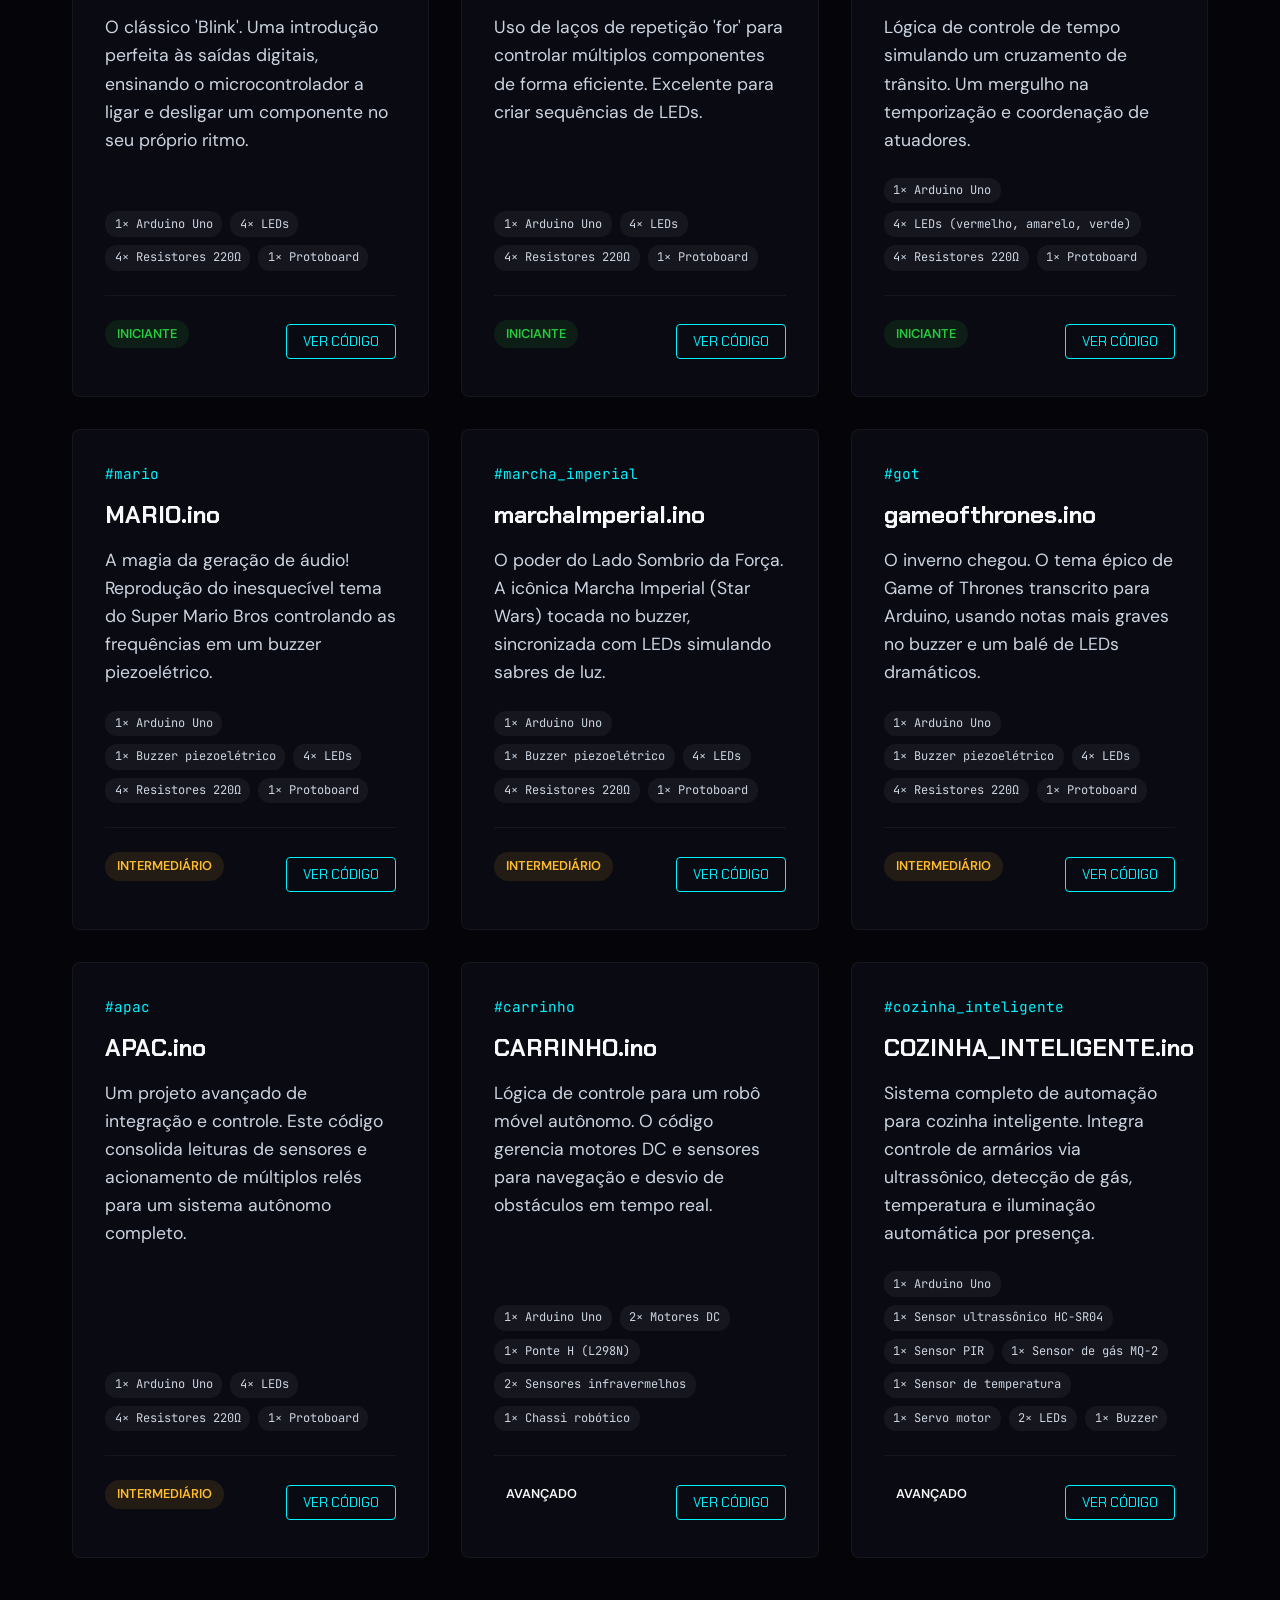
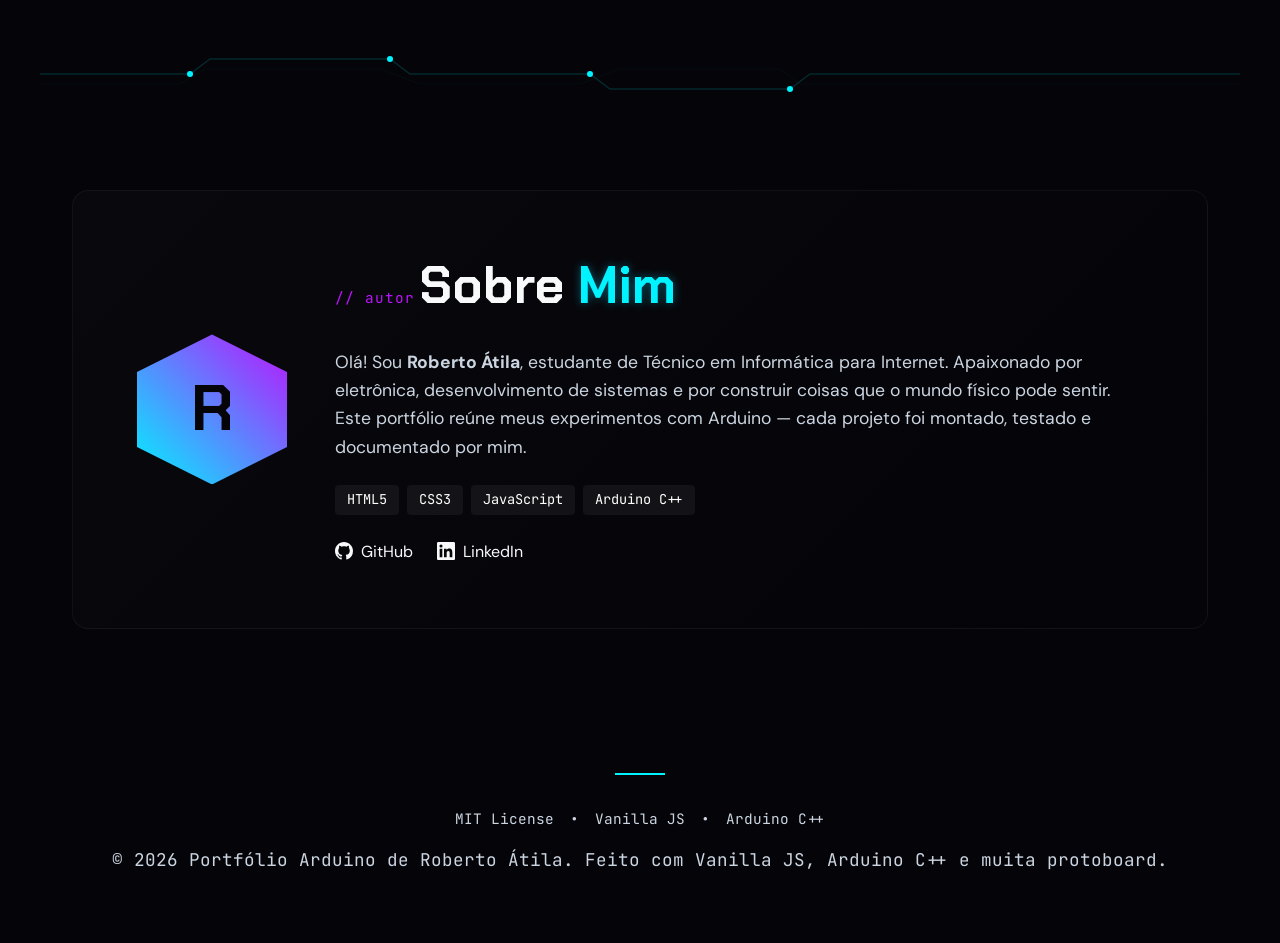
==== commit 87d08d72: "refactor: simplify custom cursor implementation and archive original project files" ====
--- a/index.html
+++ b/index.html
@@ -1086,9 +1086,7 @@
     </div>
 
     <!-- Custom Cursor -->
-    <!-- Custom Cursor V2 -->
-    <div class="custom-cursor-dot" id="cursor-dot" aria-hidden="true"></div>
-    <div class="custom-cursor-ring" id="cursor-ring" aria-hidden="true"></div>
+    <div class="custom-cursor" id="cursor" aria-hidden="true"></div>
 
     <!-- Toast Container -->
     <div class="toast-container" id="toast-container" aria-live="polite"></div>
--- a/styles.css
+++ b/styles.css
@@ -76,42 +76,42 @@
     background-image: url('data:image/svg+xml;utf8,%3Csvg viewBox="0 0 200 200" xmlns="http://www.w3.org/2000/svg"%3E%3Cfilter id="noiseFilter"%3E%3CfeTurbulence type="fractalNoise" baseFrequency="0.8" numOctaves="3" stitchTiles="stitch"/%3E%3C/filter%3E%3Crect width="100%25" height="100%25" filter="url(%23noiseFilter)"/%3E%3C/svg%3E');
   }
   
-  /* Substituir o cursor antigo pelas novas classes */
-  .custom-cursor-dot {
-    position: fixed;
-    top: 0;
-    left: 0;
-    width: 8px;
-    height: 8px;
-    background-color: var(--neon-cyan);
-    border-radius: 50%;
-    pointer-events: none;
-    z-index: var(--z-cursor);
-    transform: translate(-50%, -50%);
-    box-shadow: 0 0 10px var(--neon-cyan);
-  }
-
-  .custom-cursor-ring {
-    position: fixed;
-    top: 0;
-    left: 0;
-    width: 32px;
-    height: 32px;
-    border: 2px solid rgba(0, 243, 255, 0.5);
-    border-radius: 50%;
-    pointer-events: none;
-    z-index: calc(var(--z-cursor) - 1);
-    transform: translate(-50%, -50%);
-    transition: width 0.3s ease, height 0.3s ease, border-color 0.3s ease, background-color 0.3s ease;
-  }
-
-  .custom-cursor-ring.hovering {
-    width: 60px;
-    height: 60px;
-    background-color: rgba(188, 19, 254, 0.1);
-    border-color: var(--neon-purple);
-    box-shadow: 0 0 15px rgba(188, 19, 254, 0.3);
-  }
+  
+  .custom-cursor {
+  position: fixed;
+  top: 0;
+  left: 0;
+  width: 24px;
+  height: 24px;
+  border-radius: 50%;
+  background-color: rgba(0, 243, 255, 0.2);
+  border: 2px solid var(--neon-cyan);
+  box-shadow: 0 0 15px var(--neon-cyan), inset 0 0 10px var(--neon-cyan);
+  pointer-events: none;
+  z-index: var(--z-cursor);
+  mix-blend-mode: screen; /* Efeito de luz sobreposta */
+  backdrop-filter: blur(2px);
+  transform: translate(-50%, -50%);
+  transition: width 0.3s cubic-bezier(0.175, 0.885, 0.32, 1.275), 
+              height 0.3s cubic-bezier(0.175, 0.885, 0.32, 1.275), 
+              background-color 0.3s, border-color 0.3s, box-shadow 0.3s;
+}
+
+.custom-cursor.hovering {
+  width: 65px;
+  height: 65px;
+  background-color: rgba(188, 19, 254, 0.15);
+  border-color: var(--neon-purple);
+  box-shadow: 0 0 25px var(--neon-purple), inset 0 0 15px var(--neon-purple);
+}
+
+.custom-cursor.clicking {
+  width: 12px;
+  height: 12px;
+  background-color: var(--neon-cyan);
+  box-shadow: 0 0 30px var(--neon-cyan);
+}
+
 }
 
 @layer components {
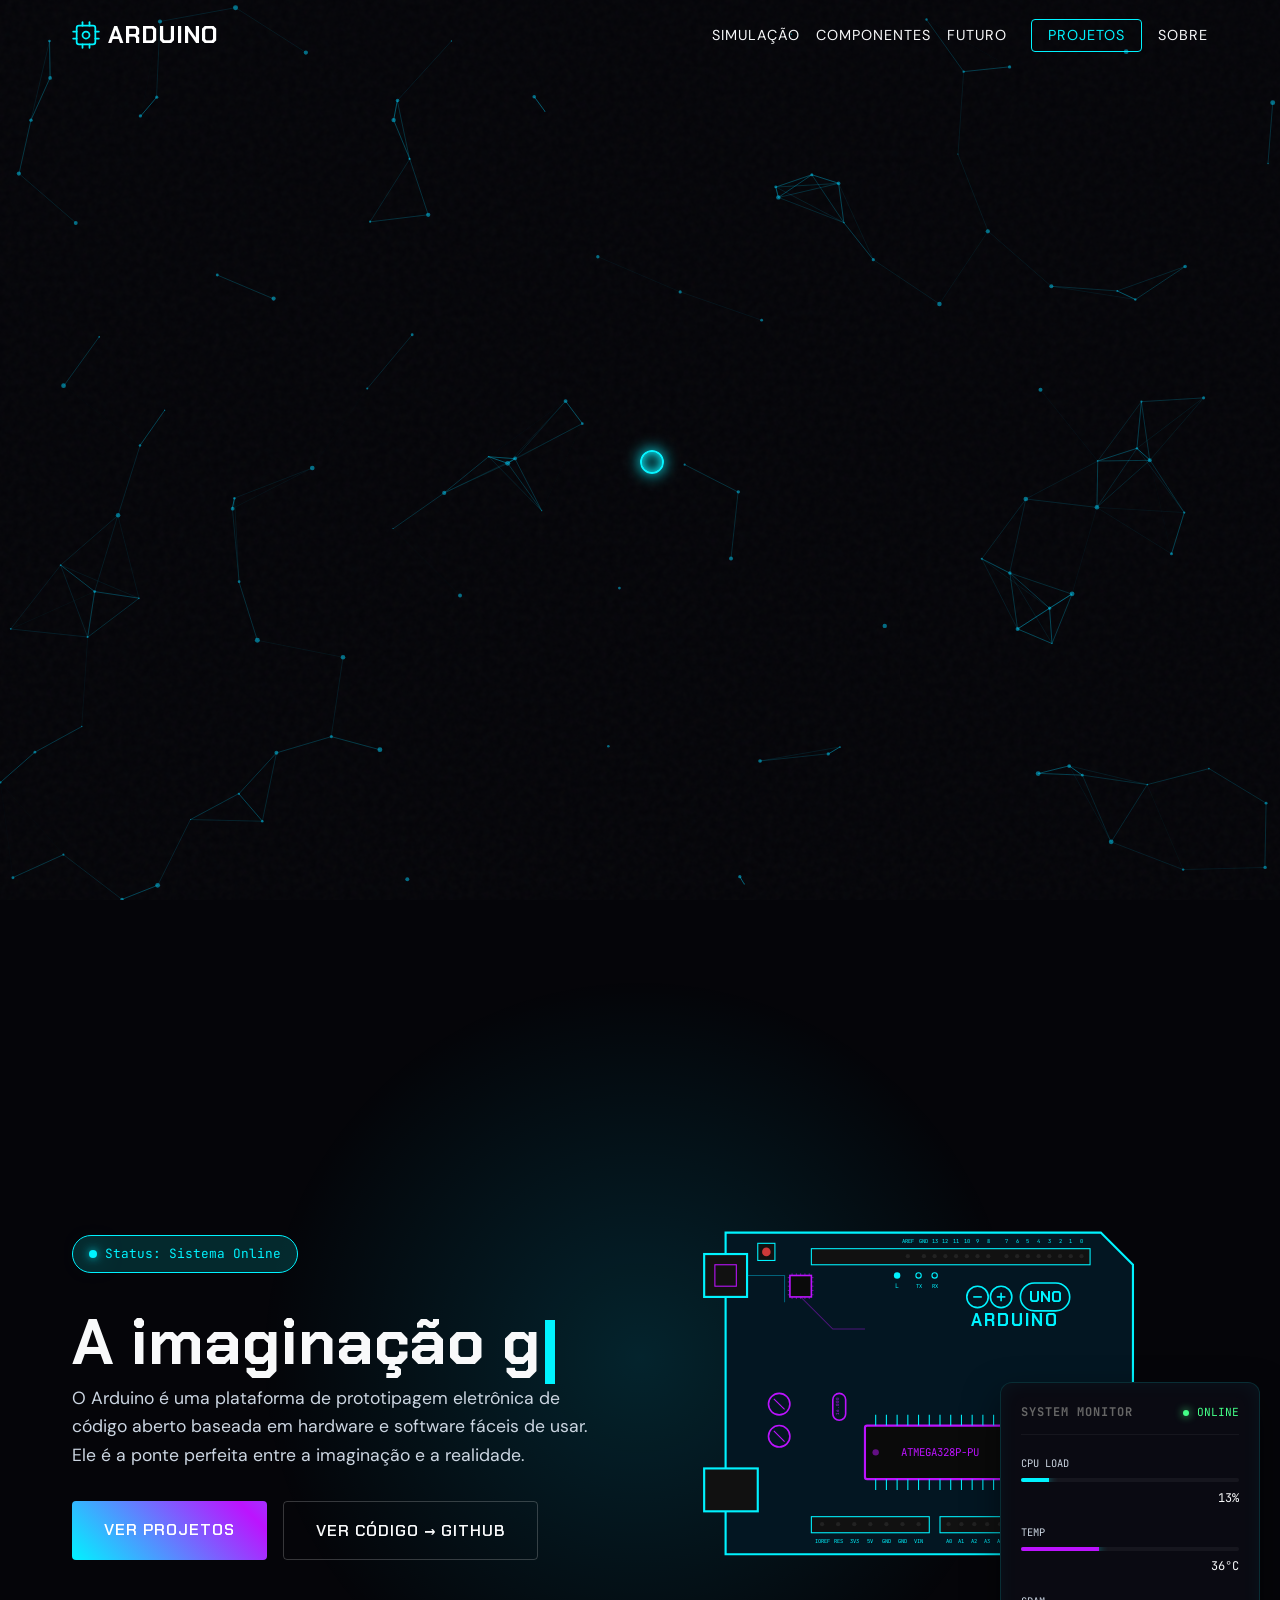
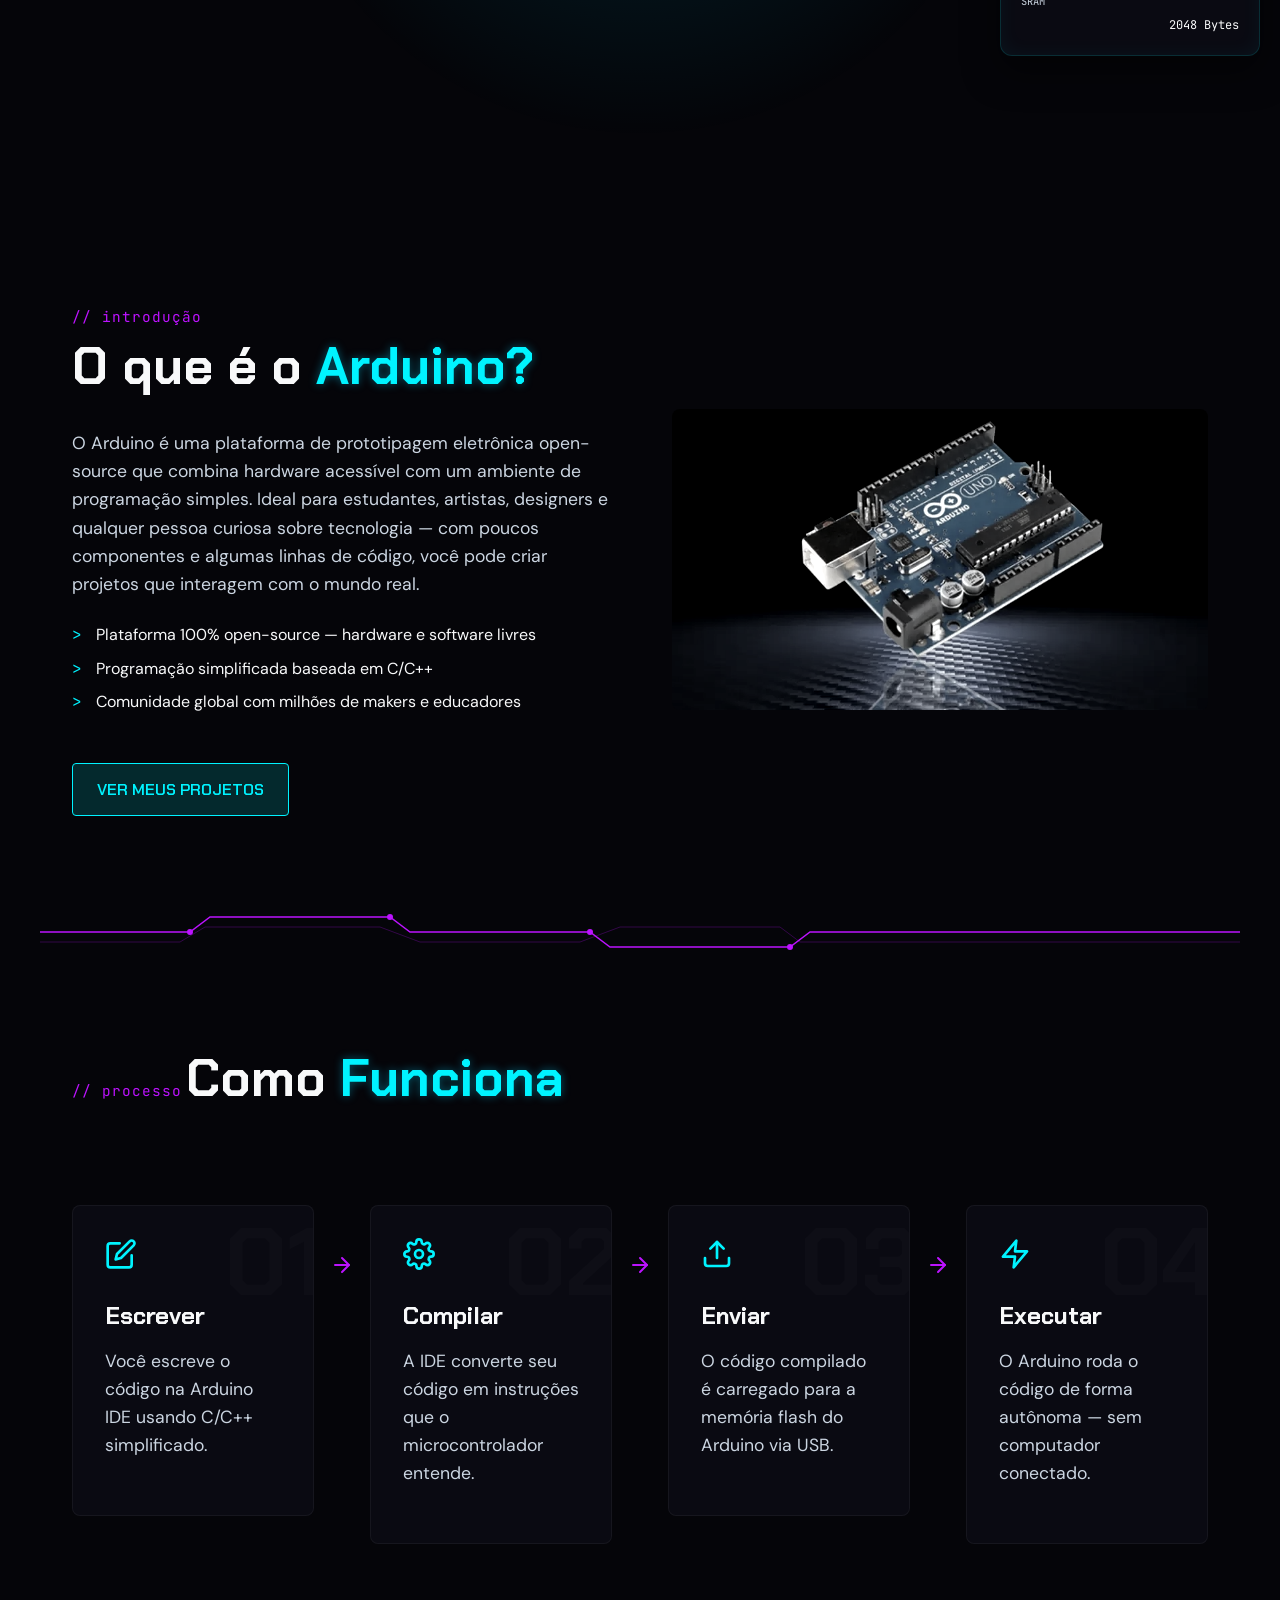
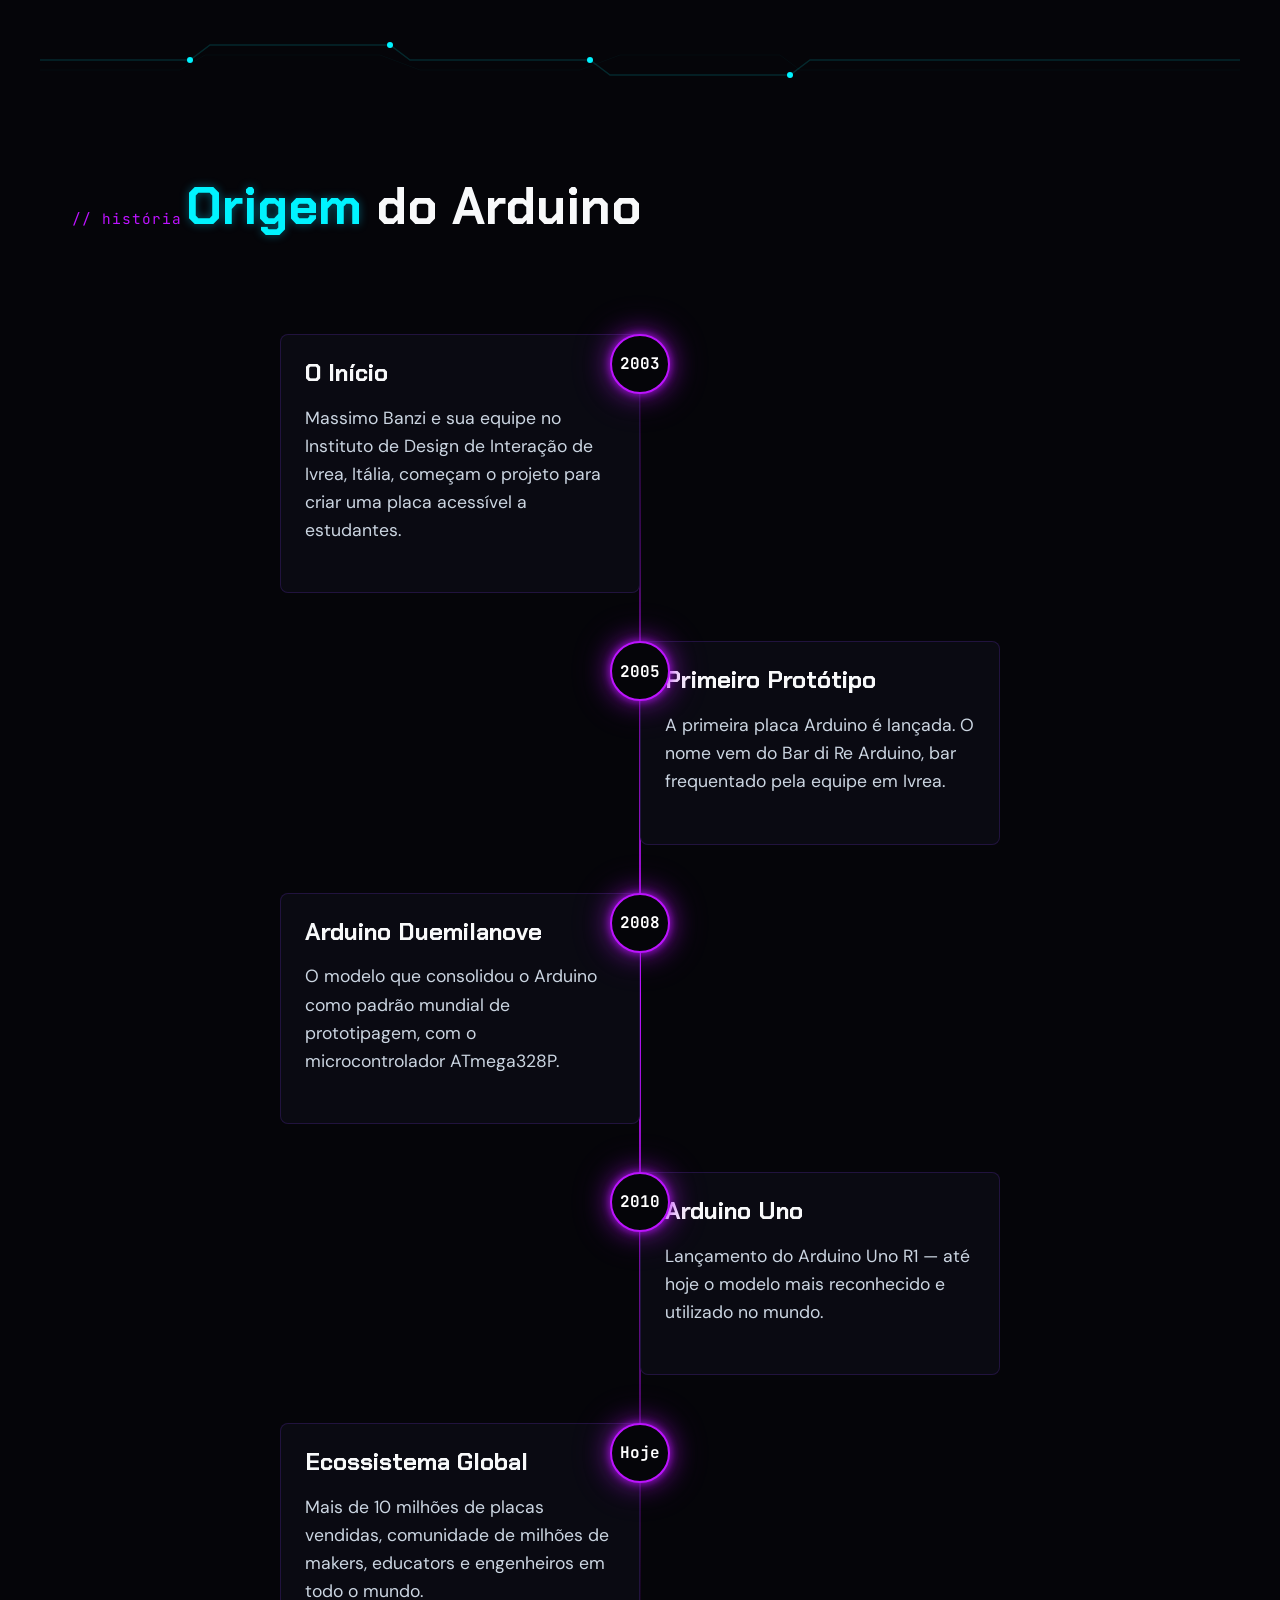
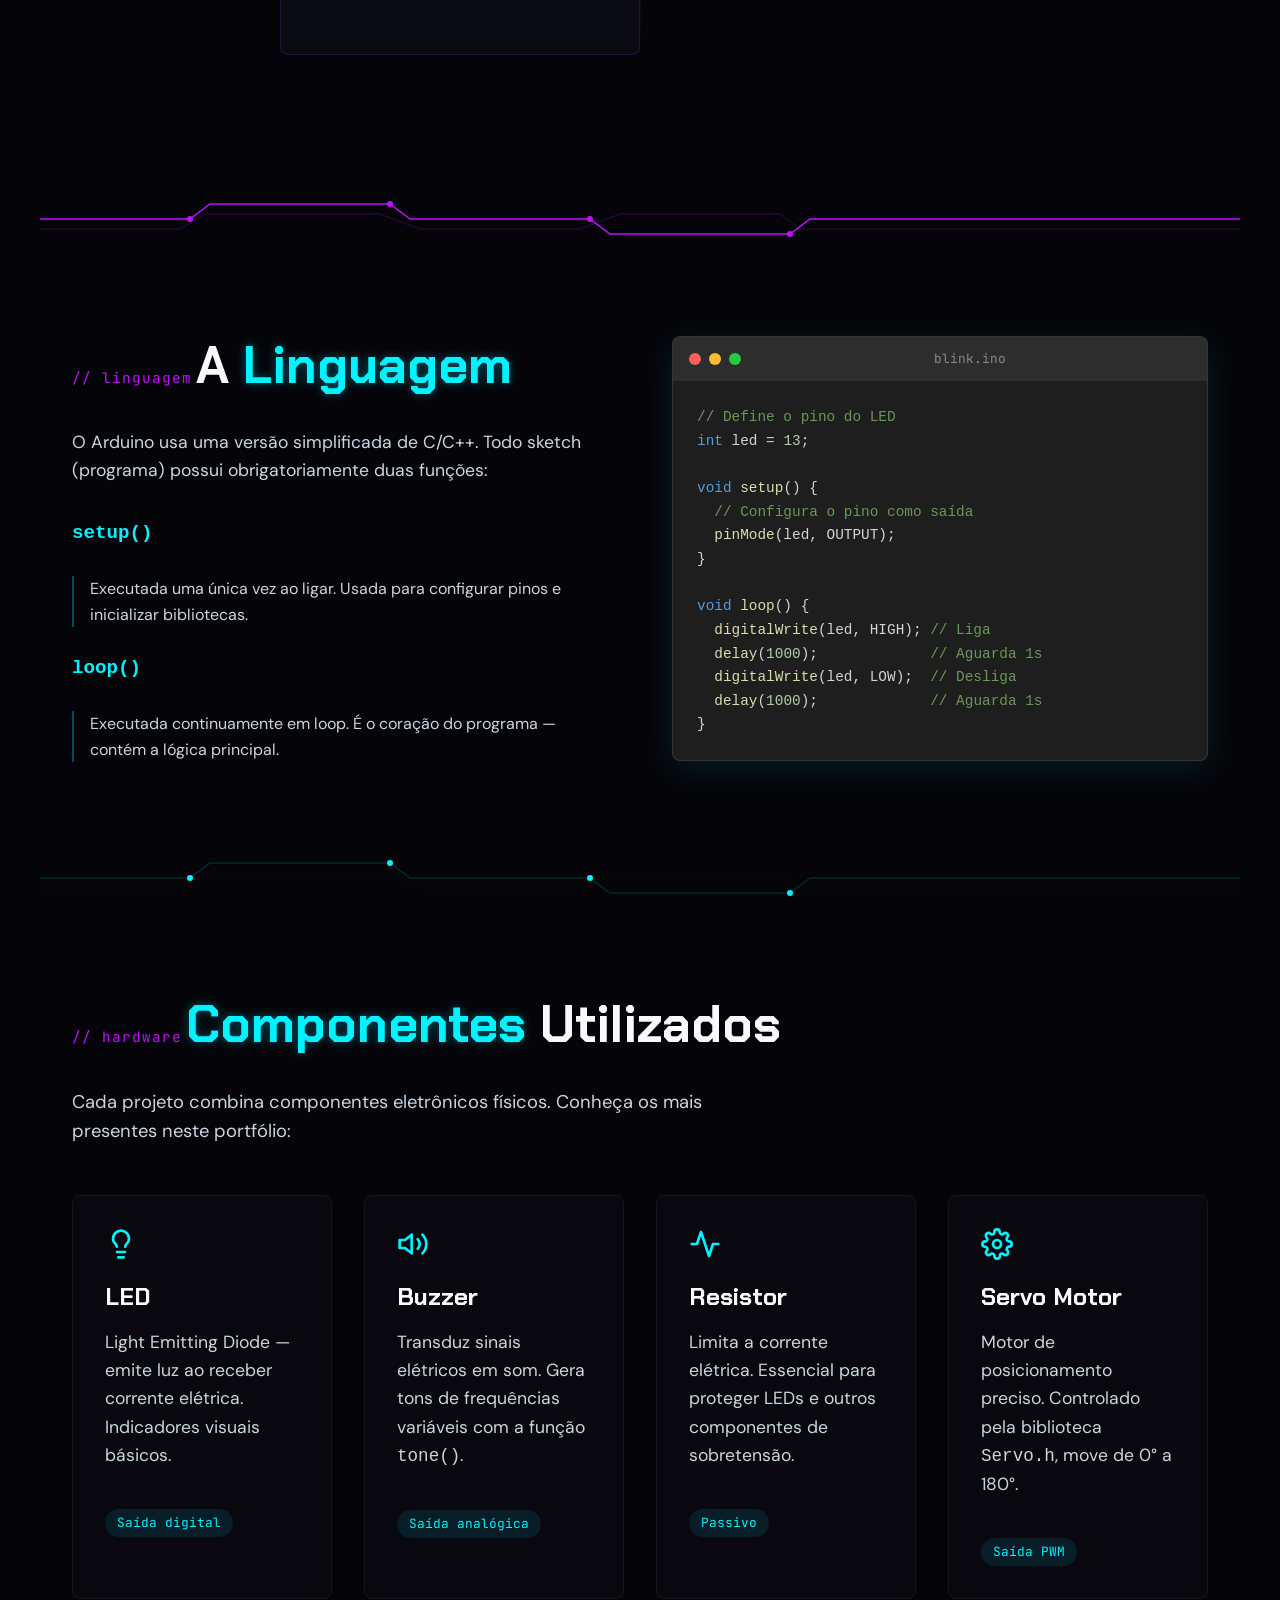
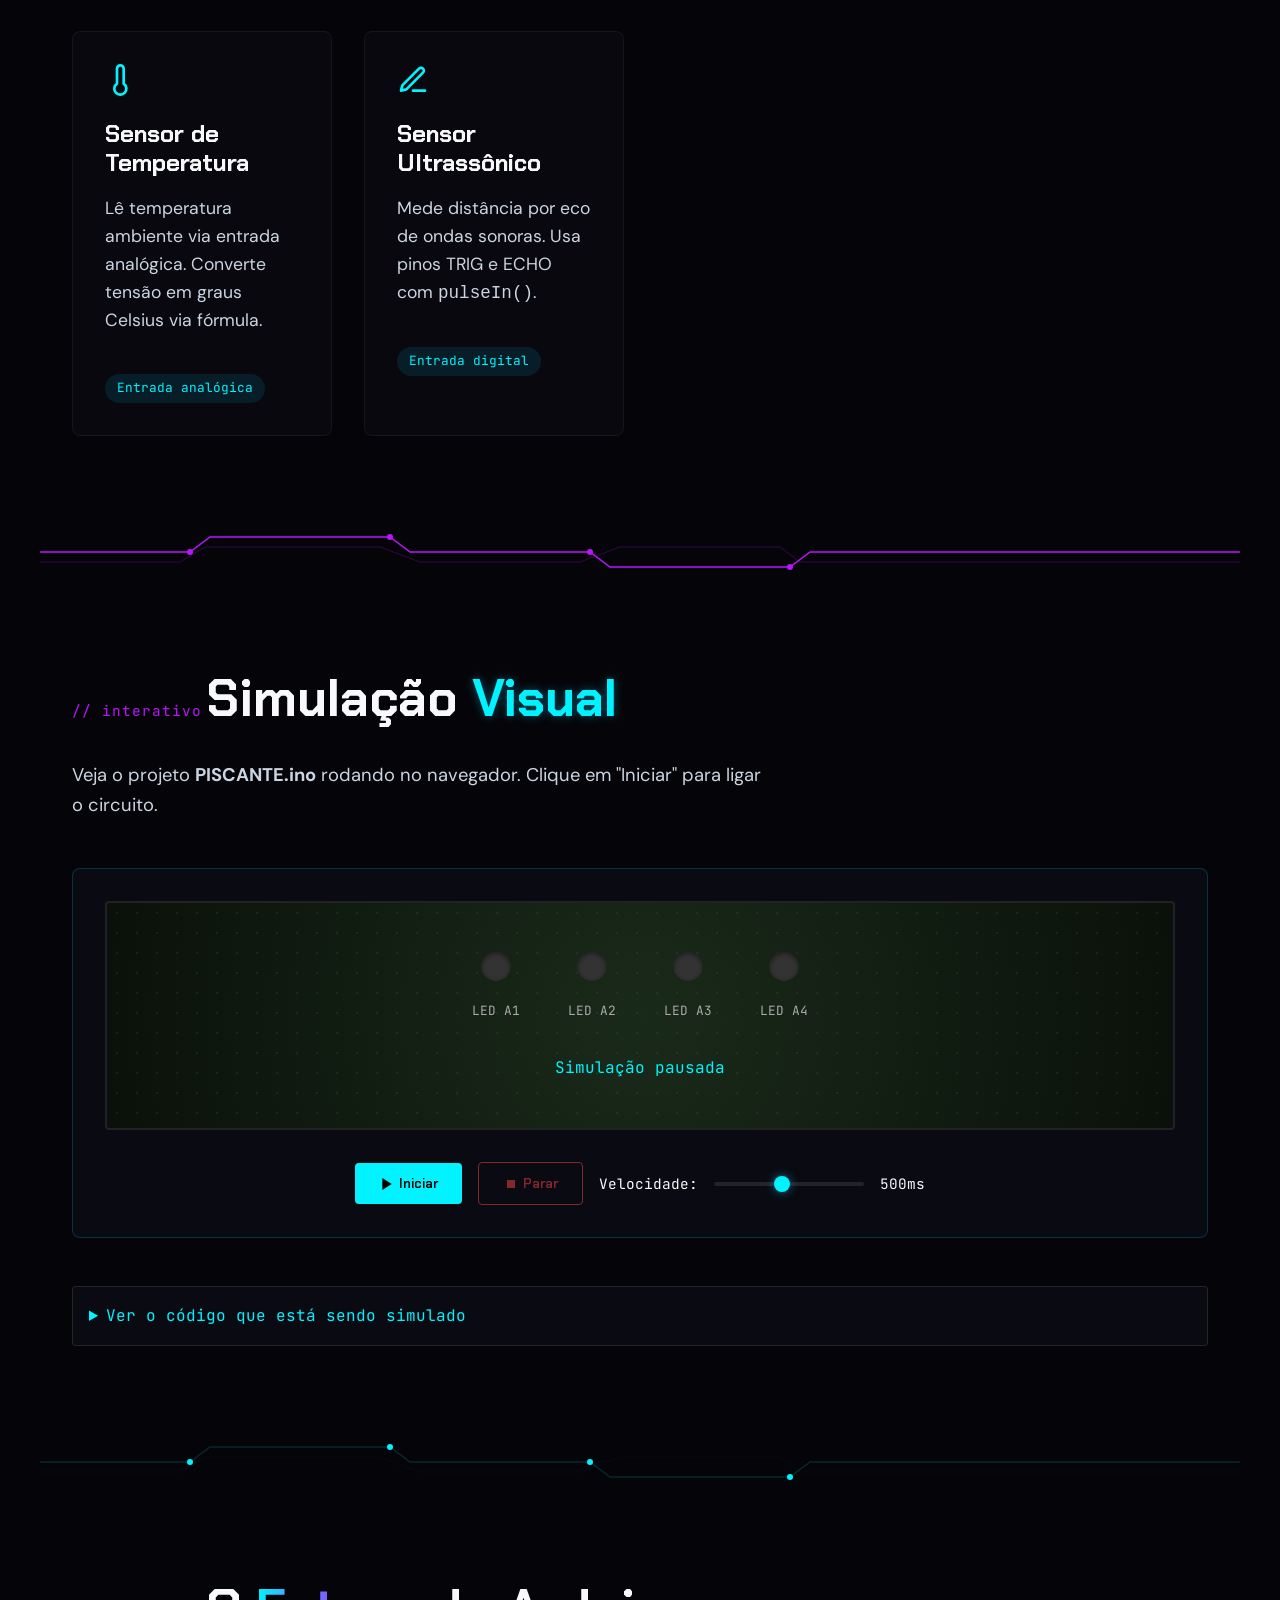
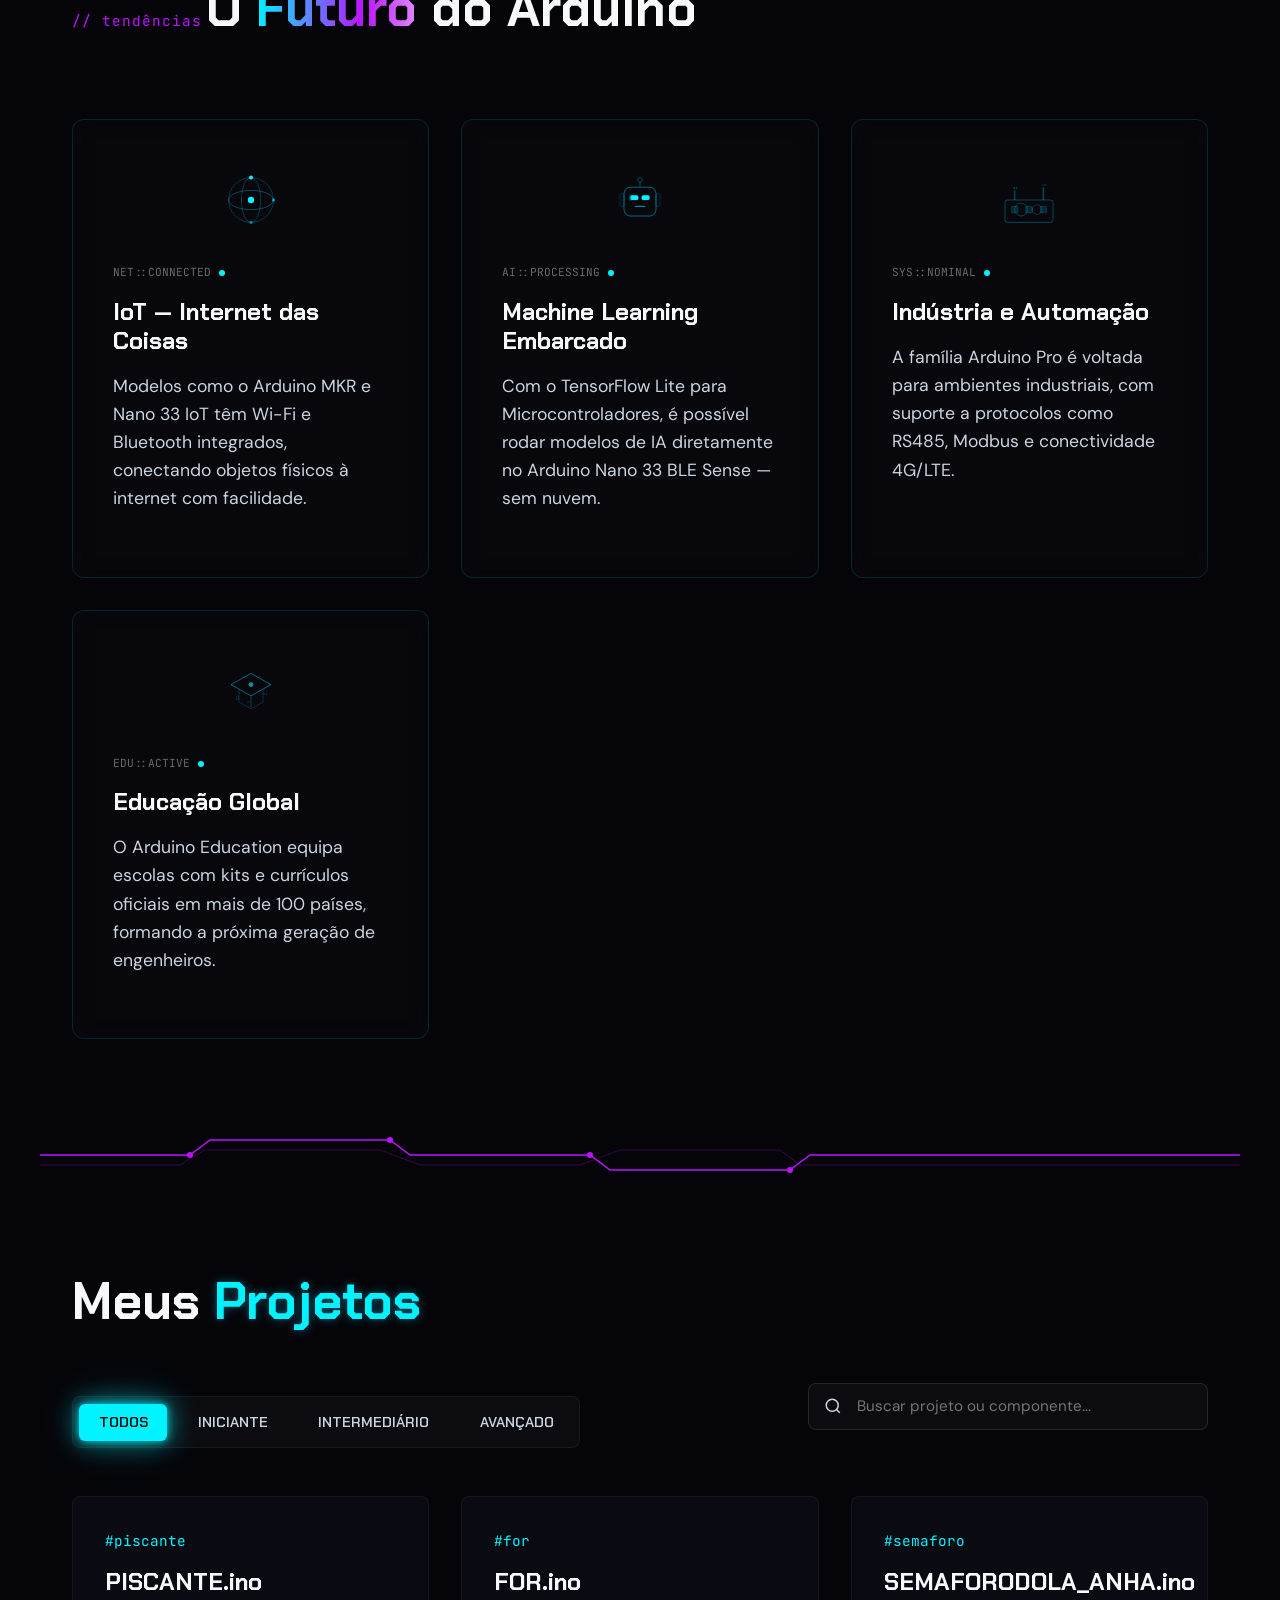
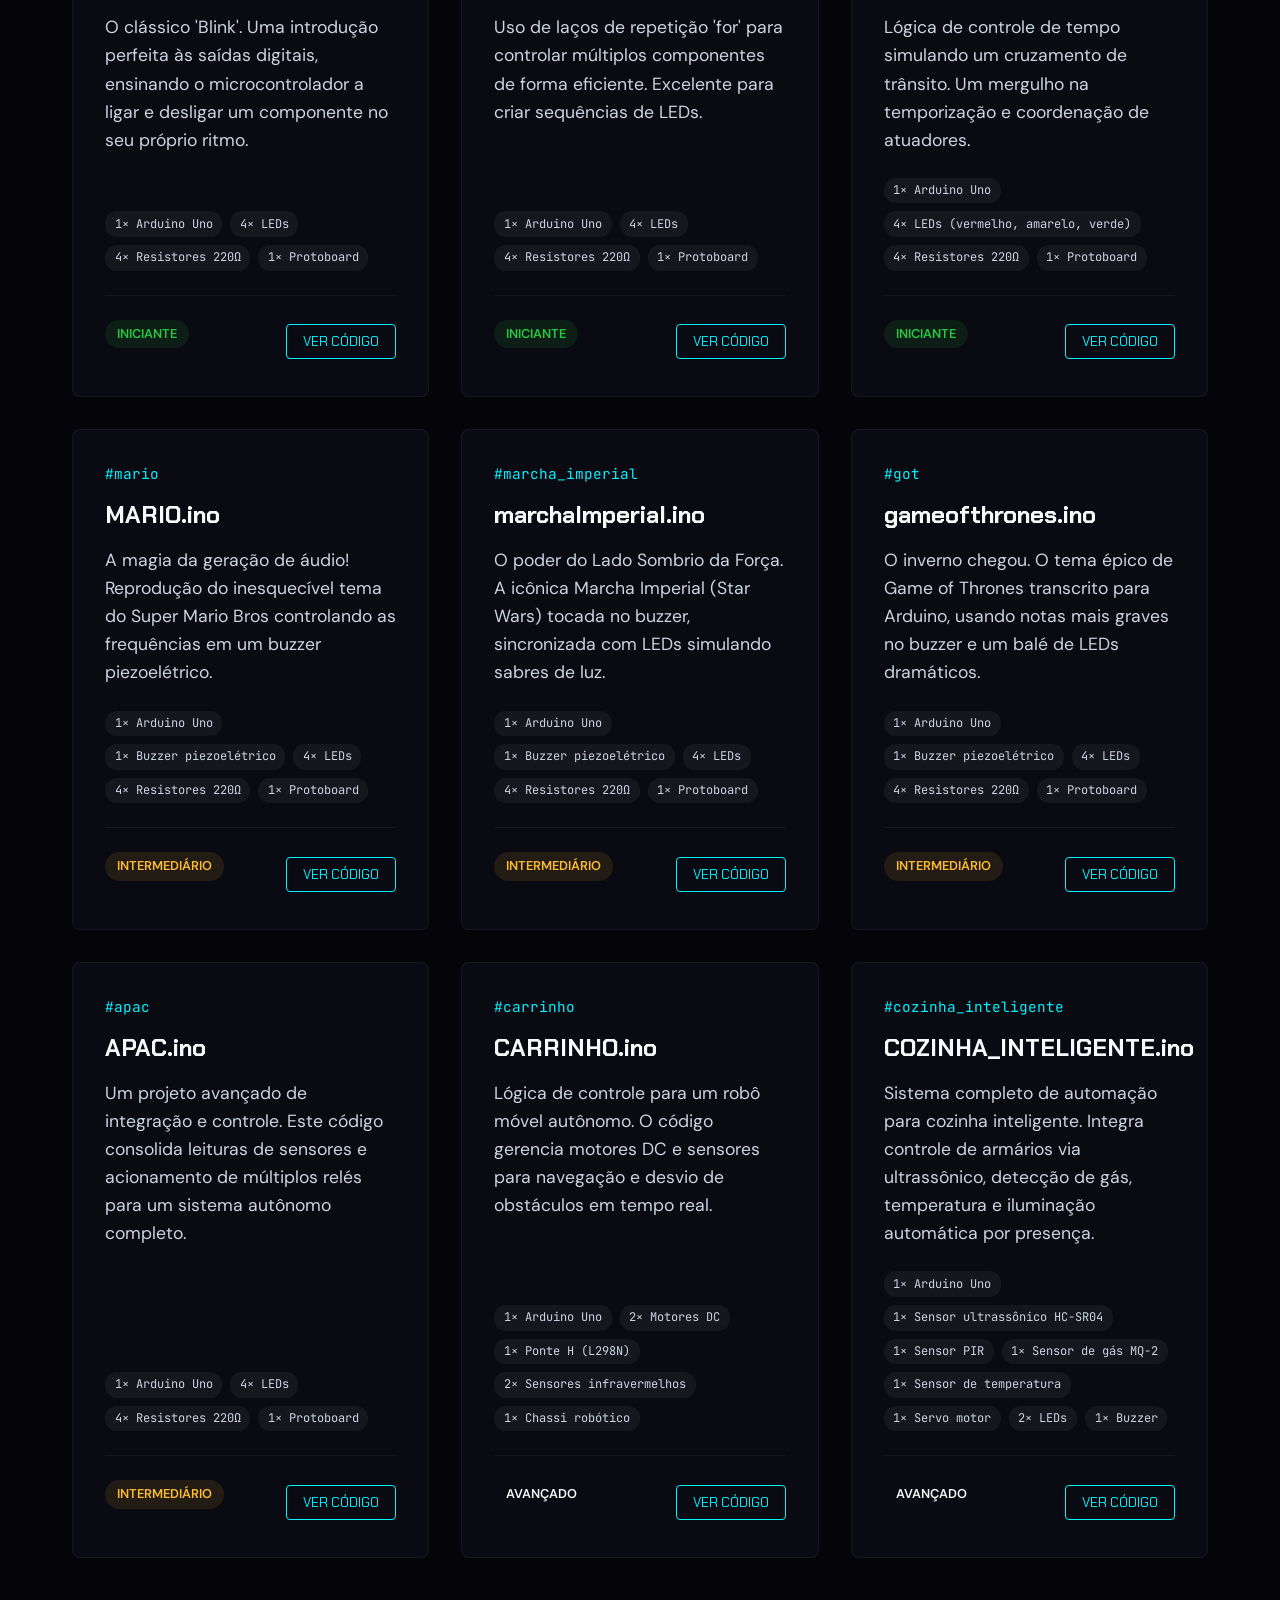
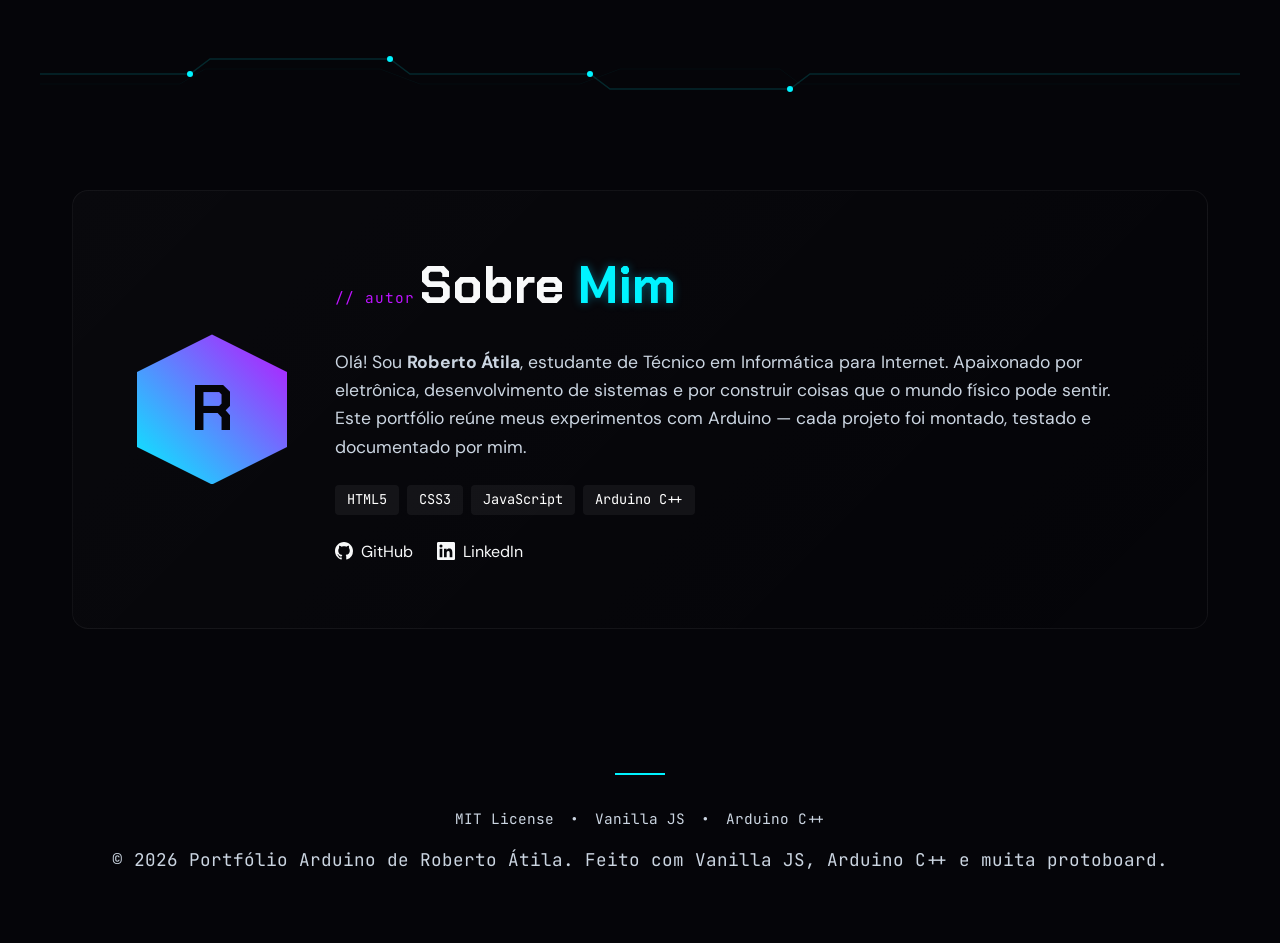
==== commit fd6185d4: "refactor: simplify script.js by removing unused modules and update scroll-progress ID selector." ====
--- a/index.html
+++ b/index.html
@@ -43,10 +43,6 @@
 </head>
 
 <body>
-    <!-- Background Depth -->
-    <div class="bg-aurora" aria-hidden="true"></div>
-    <div class="bg-scanlines" aria-hidden="true"></div>
-    <div class="bg-noise" aria-hidden="true"></div>
     <!-- Boot Screen -->
     <div class="boot-screen" id="boot-screen" aria-hidden="true" role="status">
         <svg class="boot-logo" viewBox="-10 0 120 100" fill="none" stroke="currentColor" stroke-linecap="round" stroke-linejoin="round">
@@ -66,7 +62,7 @@
     <canvas id="constellation-bg" aria-hidden="true"></canvas>
 
     <!-- Scroll Progress Bar -->
-    <div id="read-progress" aria-hidden="true"></div>
+    <div class="scroll-progress" id="scroll-progress" aria-hidden="true"></div>
 
     <nav class="site-nav" id="site-nav" aria-label="Navegação principal do portfólio">
         <div class="container nav-container">
@@ -1088,8 +1084,6 @@
     <!-- Custom Cursor -->
     <div class="custom-cursor" id="cursor" aria-hidden="true"></div>
 
-    <!-- Toast Container -->
-    <div class="toast-container" id="toast-container" aria-live="polite"></div>
     <script src="data.js" defer></script>
     <script src="script.js" defer></script>
 </body>
--- a/styles.css
+++ b/styles.css
@@ -1,211 +1,3 @@
-@layer reset, tokens, layout, components, utilities, animations;
-
-/* ==========================================================================
-   PORTFÓLIO ARDUINO - REDESIGN (REFATORADO COM LAYERS)
-   ========================================================================== */
-
-/* ==========================================================================
-   MELHORIAS DE ARQUITETURA CSS E BACKGROUNDS
-   ========================================================================== */
-@property --angle {
-  syntax: '<angle>';
-  initial-value: 0deg;
-  inherits: false;
-}
-
-@layer animations {
-  @keyframes rotate-border {
-    to {
-      --angle: 360deg;
-    }
-  }
-
-  @keyframes bg-aurora-drift {
-    0% { transform: translate(0, 0) scale(1); }
-    33% { transform: translate(5%, 5%) scale(1.05); }
-    66% { transform: translate(-5%, 2%) scale(0.95); }
-    100% { transform: translate(0, 0) scale(1); }
-  }
-}
-
-@layer layout {
-  /* Background Depth Classes */
-  .bg-aurora {
-    position: fixed;
-    top: -50%;
-    left: -50%;
-    width: 200%;
-    height: 200%;
-    background: radial-gradient(circle at 50% 50%, var(--neon-purple-dim) 0%, transparent 40%),
-                radial-gradient(circle at 30% 70%, var(--neon-cyan-dim) 0%, transparent 40%);
-    opacity: 0.5;
-    z-index: 0;
-    pointer-events: none;
-    filter: blur(60px);
-    animation: bg-aurora-drift 20s infinite alternate ease-in-out;
-  }
-
-  .bg-scanlines {
-    position: fixed;
-    top: 0;
-    left: 0;
-    width: 100vw;
-    height: 100vh;
-    background: repeating-linear-gradient(
-      to bottom,
-      transparent 0,
-      transparent 2px,
-      rgba(0, 0, 0, 0.2) 2px,
-      rgba(0, 0, 0, 0.2) 4px
-    );
-    z-index: 1;
-    pointer-events: none;
-    opacity: 0.4;
-  }
-
-  .bg-noise {
-    position: fixed;
-    top: 0;
-    left: 0;
-    width: 100vw;
-    height: 100vh;
-    z-index: 2;
-    pointer-events: none;
-    opacity: 0.04;
-    mix-blend-mode: overlay;
-    background-image: url('data:image/svg+xml;utf8,%3Csvg viewBox="0 0 200 200" xmlns="http://www.w3.org/2000/svg"%3E%3Cfilter id="noiseFilter"%3E%3CfeTurbulence type="fractalNoise" baseFrequency="0.8" numOctaves="3" stitchTiles="stitch"/%3E%3C/filter%3E%3Crect width="100%25" height="100%25" filter="url(%23noiseFilter)"/%3E%3C/svg%3E');
-  }
-  
-  
-  .custom-cursor {
-  position: fixed;
-  top: 0;
-  left: 0;
-  width: 24px;
-  height: 24px;
-  border-radius: 50%;
-  background-color: rgba(0, 243, 255, 0.2);
-  border: 2px solid var(--neon-cyan);
-  box-shadow: 0 0 15px var(--neon-cyan), inset 0 0 10px var(--neon-cyan);
-  pointer-events: none;
-  z-index: var(--z-cursor);
-  mix-blend-mode: screen; /* Efeito de luz sobreposta */
-  backdrop-filter: blur(2px);
-  transform: translate(-50%, -50%);
-  transition: width 0.3s cubic-bezier(0.175, 0.885, 0.32, 1.275), 
-              height 0.3s cubic-bezier(0.175, 0.885, 0.32, 1.275), 
-              background-color 0.3s, border-color 0.3s, box-shadow 0.3s;
-}
-
-.custom-cursor.hovering {
-  width: 65px;
-  height: 65px;
-  background-color: rgba(188, 19, 254, 0.15);
-  border-color: var(--neon-purple);
-  box-shadow: 0 0 25px var(--neon-purple), inset 0 0 15px var(--neon-purple);
-}
-
-.custom-cursor.clicking {
-  width: 12px;
-  height: 12px;
-  background-color: var(--neon-cyan);
-  box-shadow: 0 0 30px var(--neon-cyan);
-}
-
-}
-
-@layer components {
-  /* TOAST SYSTEM */
-  .toast-container {
-    position: fixed;
-    bottom: 2rem;
-    right: 2rem;
-    z-index: calc(var(--z-modal) + 10);
-    display: flex;
-    flex-direction: column;
-    gap: 1rem;
-    pointer-events: none;
-  }
-
-  .toast {
-    background: rgba(10, 10, 18, 0.9);
-    border: 1px solid var(--neon-cyan);
-    color: var(--text-main);
-    padding: 1rem 1.5rem;
-    border-radius: 6px;
-    font-family: var(--font-mono);
-    font-size: 0.9rem;
-    box-shadow: var(--shadow-neon-cyan);
-    backdrop-filter: blur(10px);
-    transform: translateX(120%);
-    opacity: 0;
-    transition: transform var(--t-spring), opacity var(--t-base);
-    pointer-events: auto;
-  }
-
-  .toast.show {
-    transform: translateX(0);
-    opacity: 1;
-  }
-
-  .toast.success { border-color: #44ff88; box-shadow: 0 0 15px rgba(68, 255, 136, 0.4); color: #44ff88; }
-  .toast.error { border-color: #ff4444; box-shadow: 0 0 15px rgba(255, 68, 68, 0.4); color: #ff4444; }
-
-  /* READ PROGRESS BAR */
-  #read-progress {
-    position: fixed;
-    top: 0;
-    left: 0;
-    height: 3px;
-    background: linear-gradient(90deg, var(--neon-cyan), var(--neon-purple));
-    z-index: calc(var(--z-nav) + 10);
-    width: 0%;
-    box-shadow: 0 0 10px var(--neon-cyan);
-    transition: width 0.1s ease-out;
-  }
-
-  /* TURBO MODE (Glitch Effect Konami Code) */
-  body.turbo-mode {
-    animation: global-glitch 0.2s linear infinite alternate;
-  }
-  
-  body.turbo-mode h1, body.turbo-mode h2 {
-    color: var(--neon-purple);
-    text-shadow: 2px 2px var(--neon-cyan), -2px -2px #ff4444;
-  }
-
-  @keyframes global-glitch {
-    0% { filter: hue-rotate(0deg) contrast(1.2); transform: skewX(0deg); }
-    100% { filter: hue-rotate(90deg) contrast(1.5); transform: skewX(2deg); }
-  }
-}
-
-/* Modificando cartões existentes para ter borda luminosa (@property) */
-@layer components {
-  .project-card {
-    position: relative;
-    border: none;
-    background-clip: padding-box;
-  }
-  
-  .project-card::before {
-    content: '';
-    position: absolute;
-    inset: -2px;
-    border-radius: inherit;
-    background: conic-gradient(from var(--angle), transparent 70%, var(--neon-cyan) 80%, var(--neon-purple) 100%);
-    z-index: -1;
-    opacity: 0;
-    transition: opacity var(--t-base);
-  }
-  
-  .project-card:hover::before {
-    opacity: 1;
-    animation: rotate-border 3s linear infinite;
-  }
-}
-
-@layer legacy_code {
 /* ==========================================================================
    PORTFÓLIO ARDUINO - REDESIGN
    ========================================================================== */
@@ -322,10 +114,10 @@
 /* Accessibility: Reduced Motion */
 @media (prefers-reduced-motion: reduce) {
   *, *::before, *::after {
-    animation-duration: 0.01ms ;
-    animation-iteration-count: 1 ;
-    transition-duration: 0.01ms ;
-    scroll-behavior: auto ;
+    animation-duration: 0.01ms !important;
+    animation-iteration-count: 1 !important;
+    transition-duration: 0.01ms !important;
+    scroll-behavior: auto !important;
   }
 }
 
@@ -505,12 +297,55 @@
 /* ==========================================================================
    5. SCROLL PROGRESS
    ========================================================================== */
-/* .scroll-progress refatorado */
+.scroll-progress {
+  position: fixed;
+  top: 0;
+  left: 0;
+  height: 3px;
+  background: linear-gradient(90deg, var(--neon-cyan), var(--neon-purple));
+  z-index: calc(var(--z-nav) + 1);
+  width: 0%;
+  box-shadow: 0 0 10px var(--neon-cyan);
+  transition: width 0.1s ease-out;
+}
 
 /* ==========================================================================
    6. CUSTOM CURSOR
    ========================================================================== */
-/* Custom Cursor refatorado */
+.custom-cursor {
+  position: fixed;
+  top: 0;
+  left: 0;
+  width: 24px;
+  height: 24px;
+  border-radius: 50%;
+  background-color: rgba(0, 243, 255, 0.2);
+  border: 2px solid var(--neon-cyan);
+  box-shadow: 0 0 15px var(--neon-cyan), inset 0 0 10px var(--neon-cyan);
+  pointer-events: none;
+  z-index: var(--z-cursor);
+  mix-blend-mode: screen; /* Efeito de luz sobreposta */
+  backdrop-filter: blur(2px);
+  transform: translate(-50%, -50%);
+  transition: width 0.3s cubic-bezier(0.175, 0.885, 0.32, 1.275), 
+              height 0.3s cubic-bezier(0.175, 0.885, 0.32, 1.275), 
+              background-color 0.3s, border-color 0.3s, box-shadow 0.3s;
+}
+
+.custom-cursor.hovering {
+  width: 65px;
+  height: 65px;
+  background-color: rgba(188, 19, 254, 0.15);
+  border-color: var(--neon-purple);
+  box-shadow: 0 0 25px var(--neon-purple), inset 0 0 15px var(--neon-purple);
+}
+
+.custom-cursor.clicking {
+  width: 12px;
+  height: 12px;
+  background-color: var(--neon-cyan);
+  box-shadow: 0 0 30px var(--neon-cyan);
+}
 
 /* ==========================================================================
    7. NAVIGATION
@@ -1970,7 +1805,7 @@
   .timeline::before { left: 30px; }
   .timeline-item { justify-content: flex-start; padding-right: 0; padding-left: 80px; width: 100%; }
   .timeline-item:nth-child(even) { padding-left: 80px; }
-  .timeline-year { left: 0 ; right: auto ; }
+  .timeline-year { left: 0 !important; right: auto !important; }
   
   .about-card { flex-direction: column; text-align: center; padding: 2rem; }
   .about-links { justify-content: center; }
@@ -1999,7 +1834,7 @@
 
 @media (hover: none) and (pointer: coarse) {
   /* Remove hover effects that stick on touch devices */
-  .custom-cursor { display: none ; }
+  .custom-cursor { display: none !important; }
   .btn-primary:hover, .btn-ghost:hover { transform: none; box-shadow: none; }
   .board-figure:hover { transform: none; box-shadow: none; }
   .step-card:hover { transform: none; }
@@ -2210,5 +2045,3 @@
     padding: 0.5rem;
   }
 }
-
-}
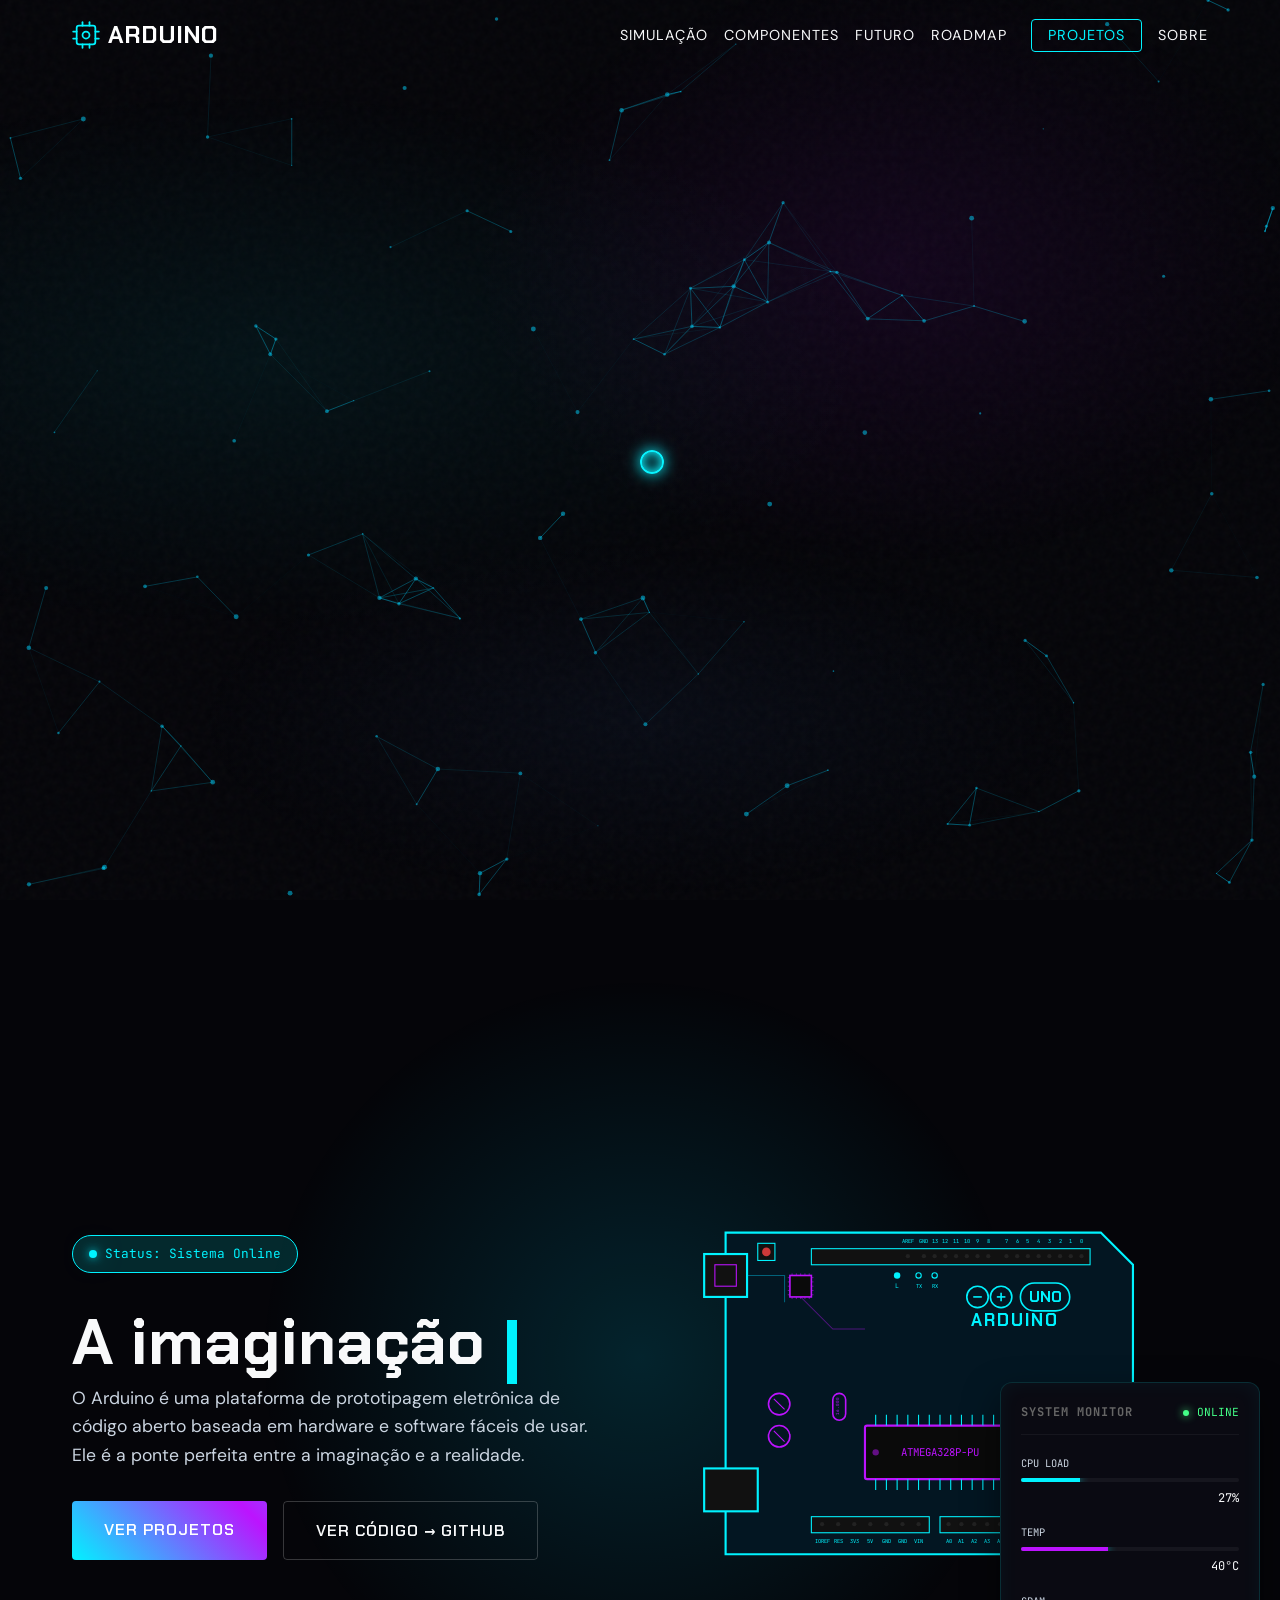
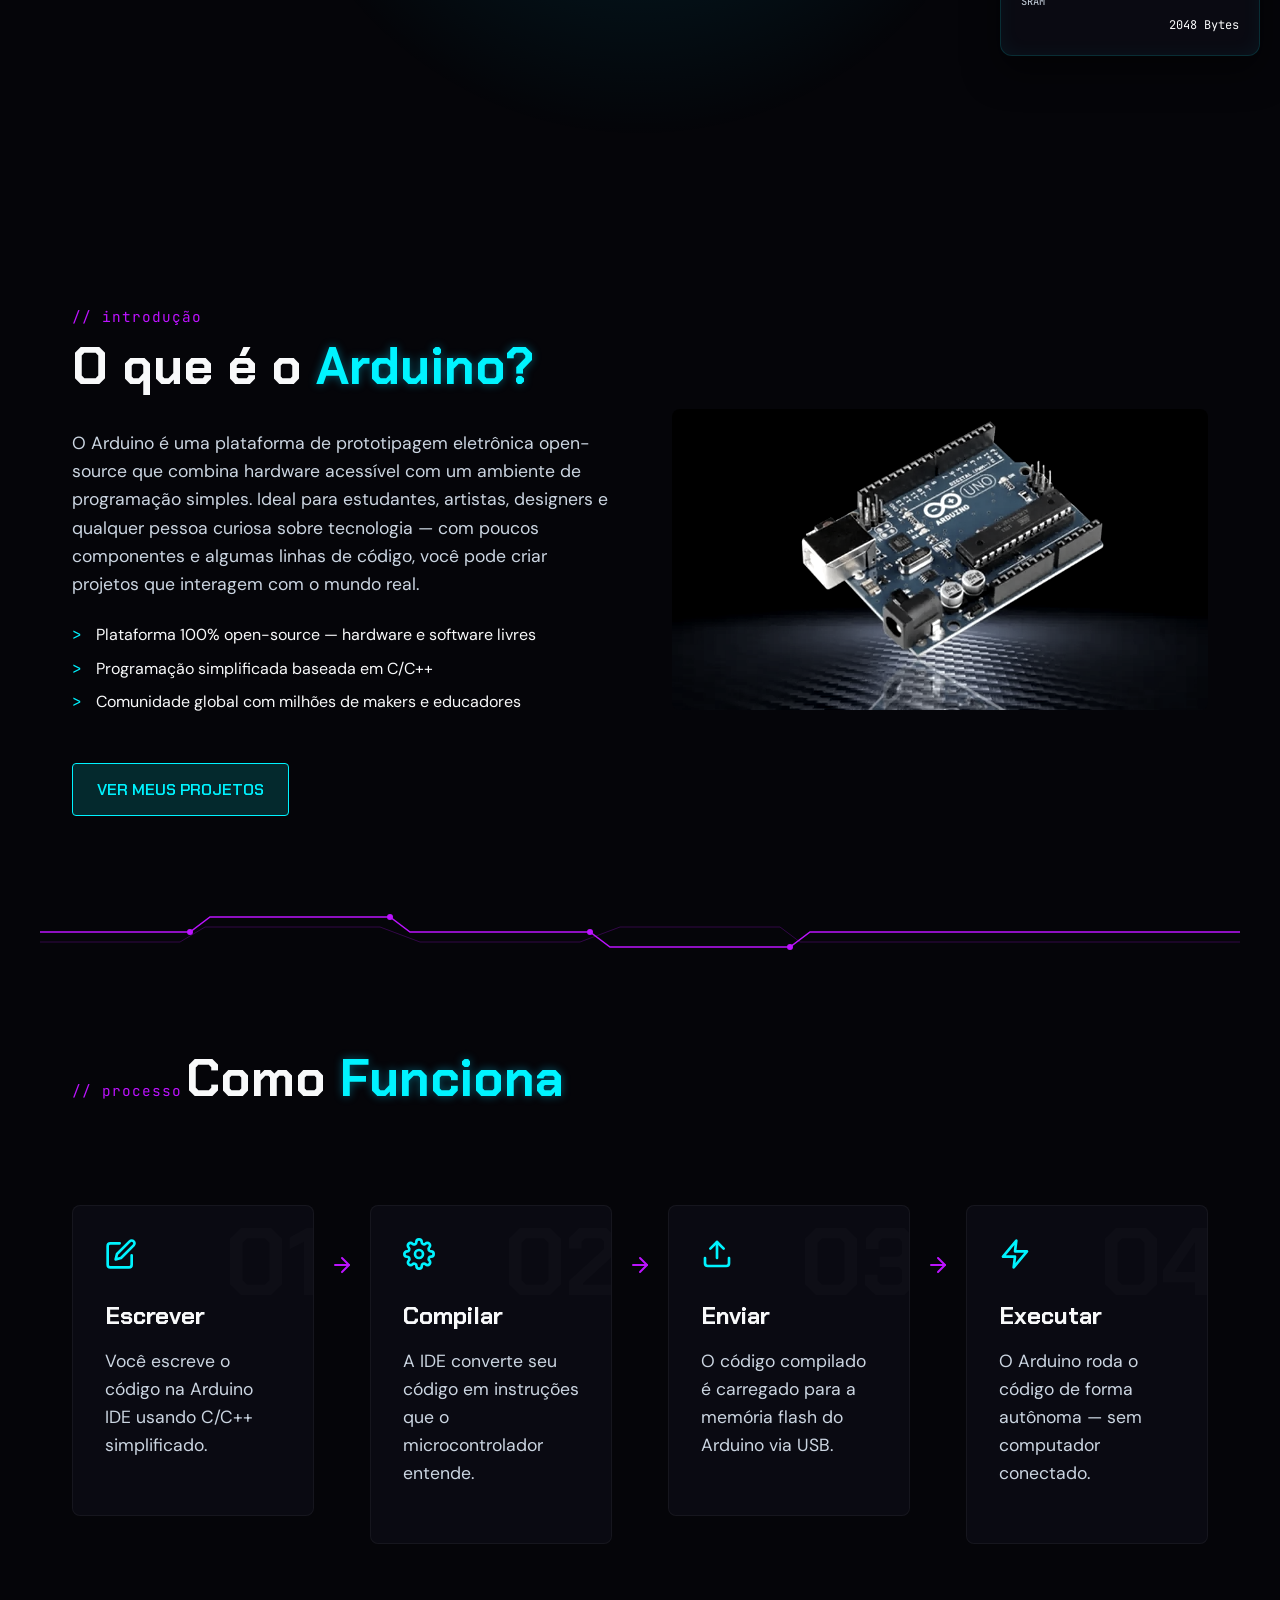
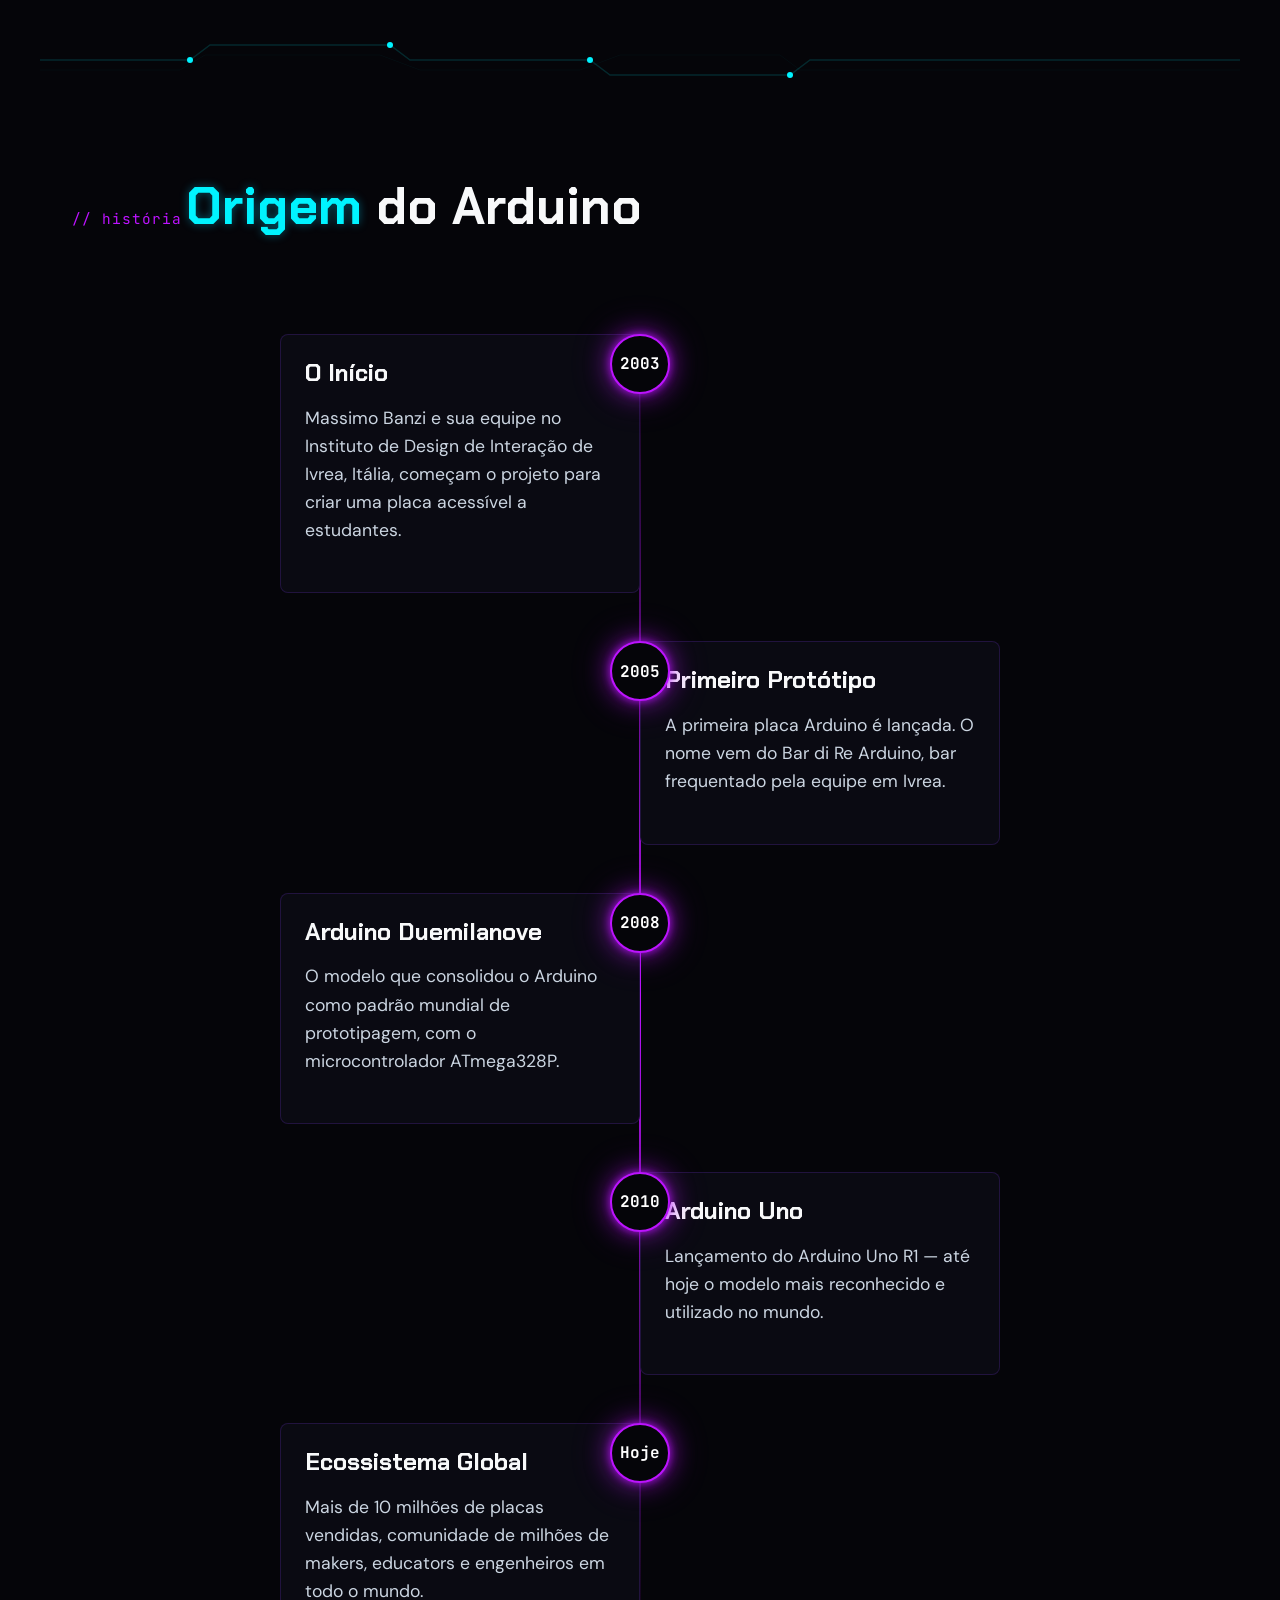
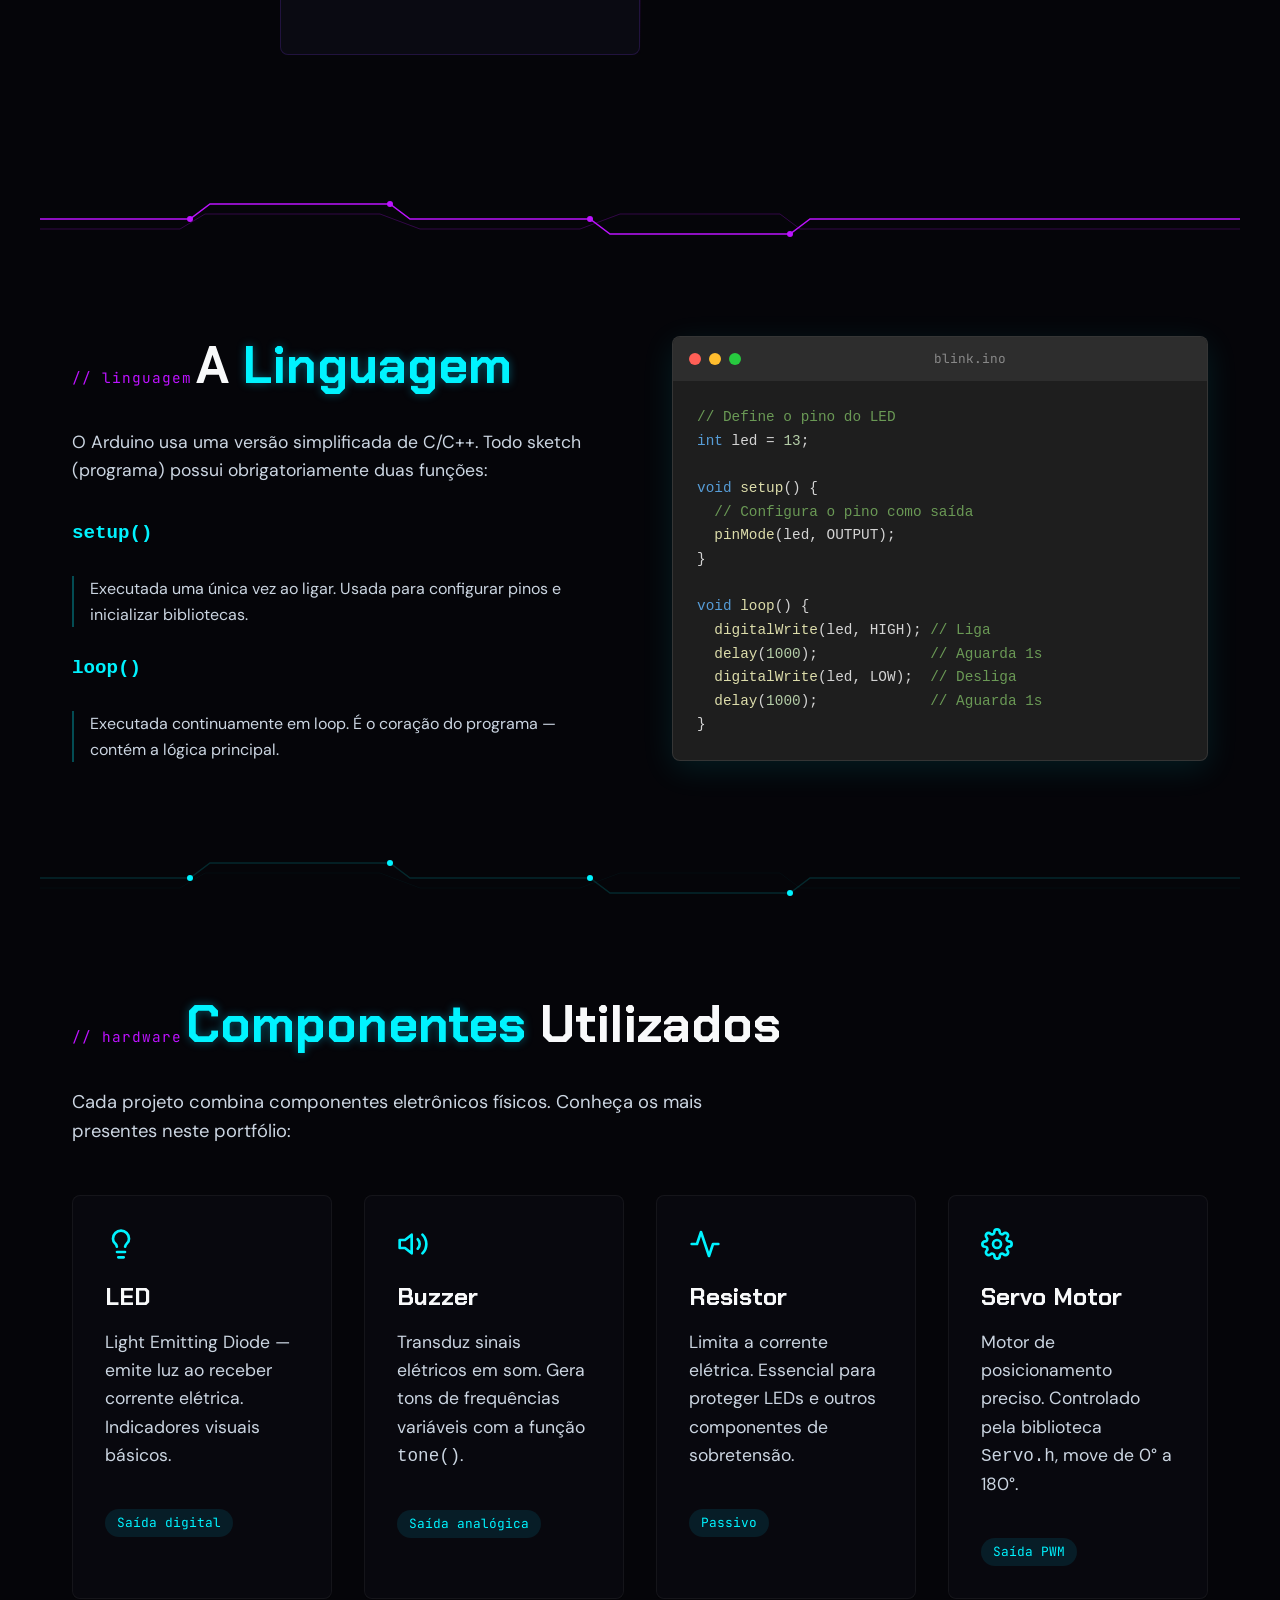
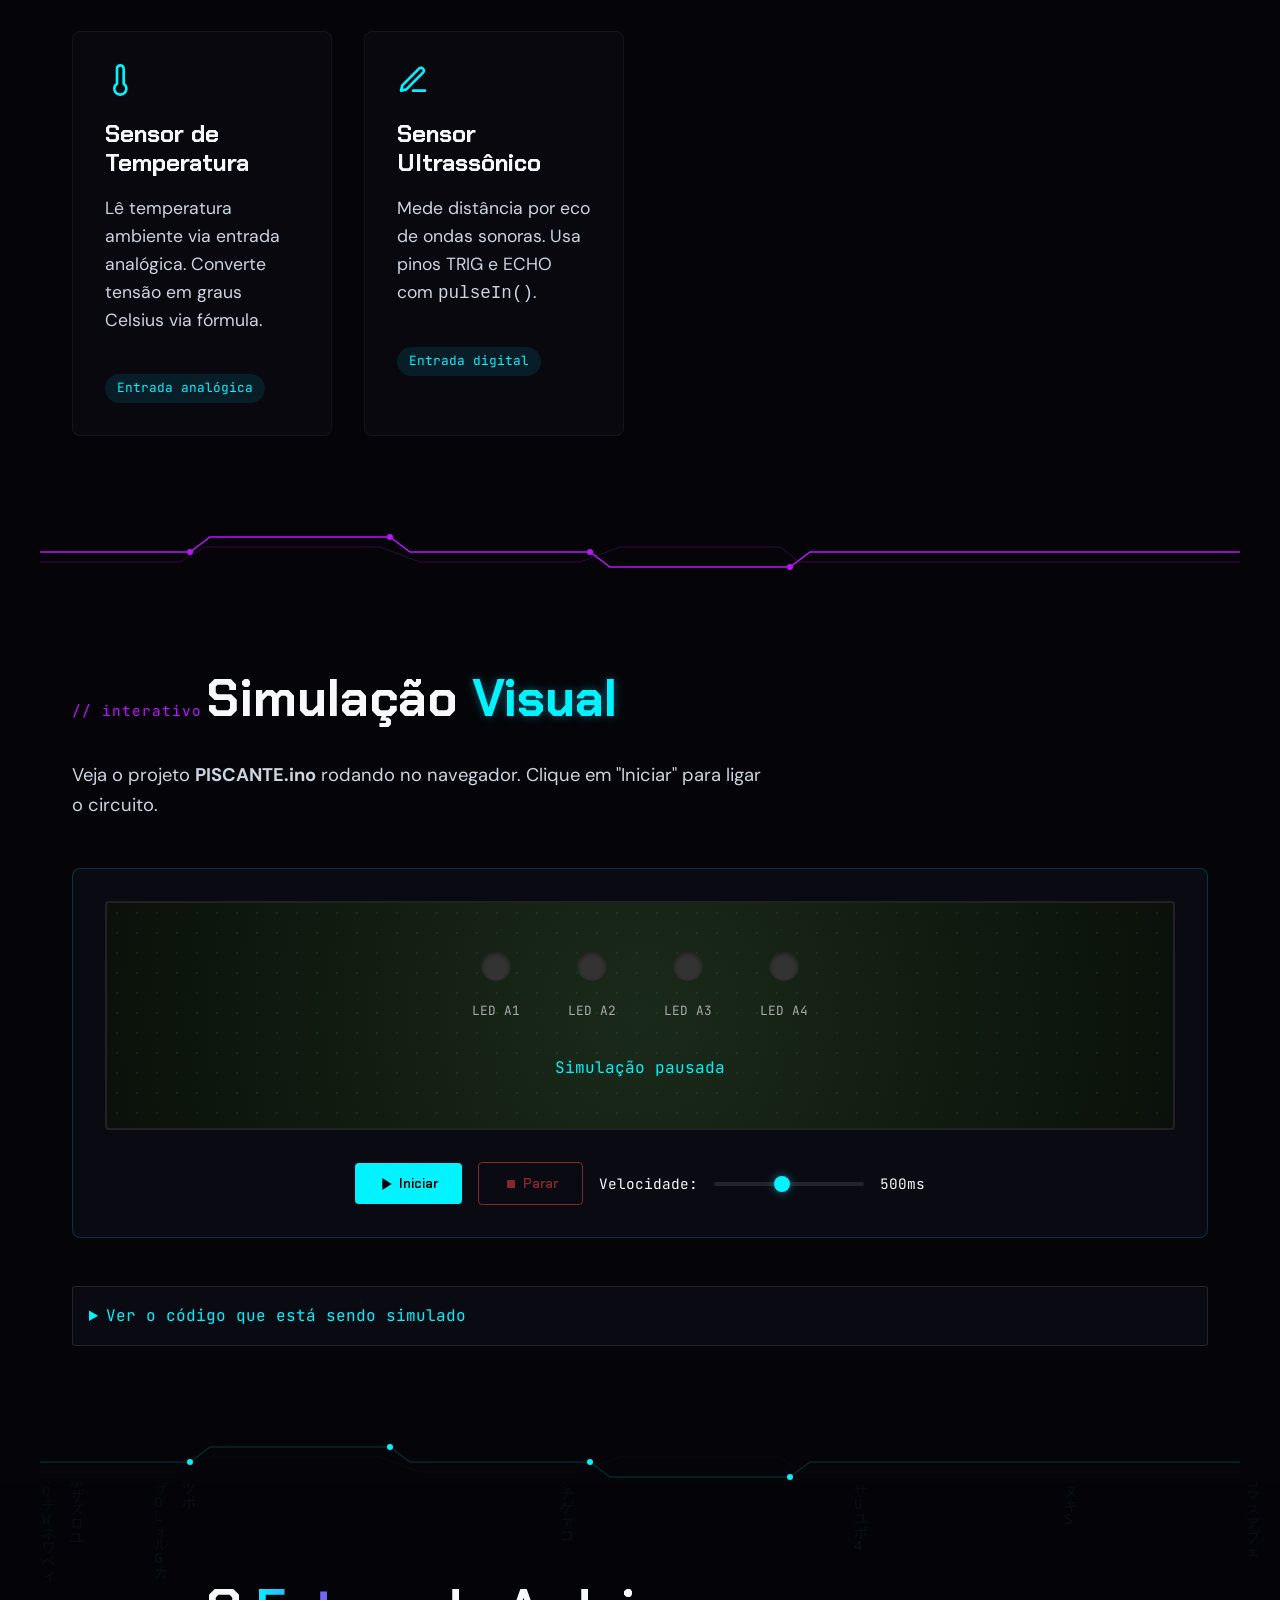
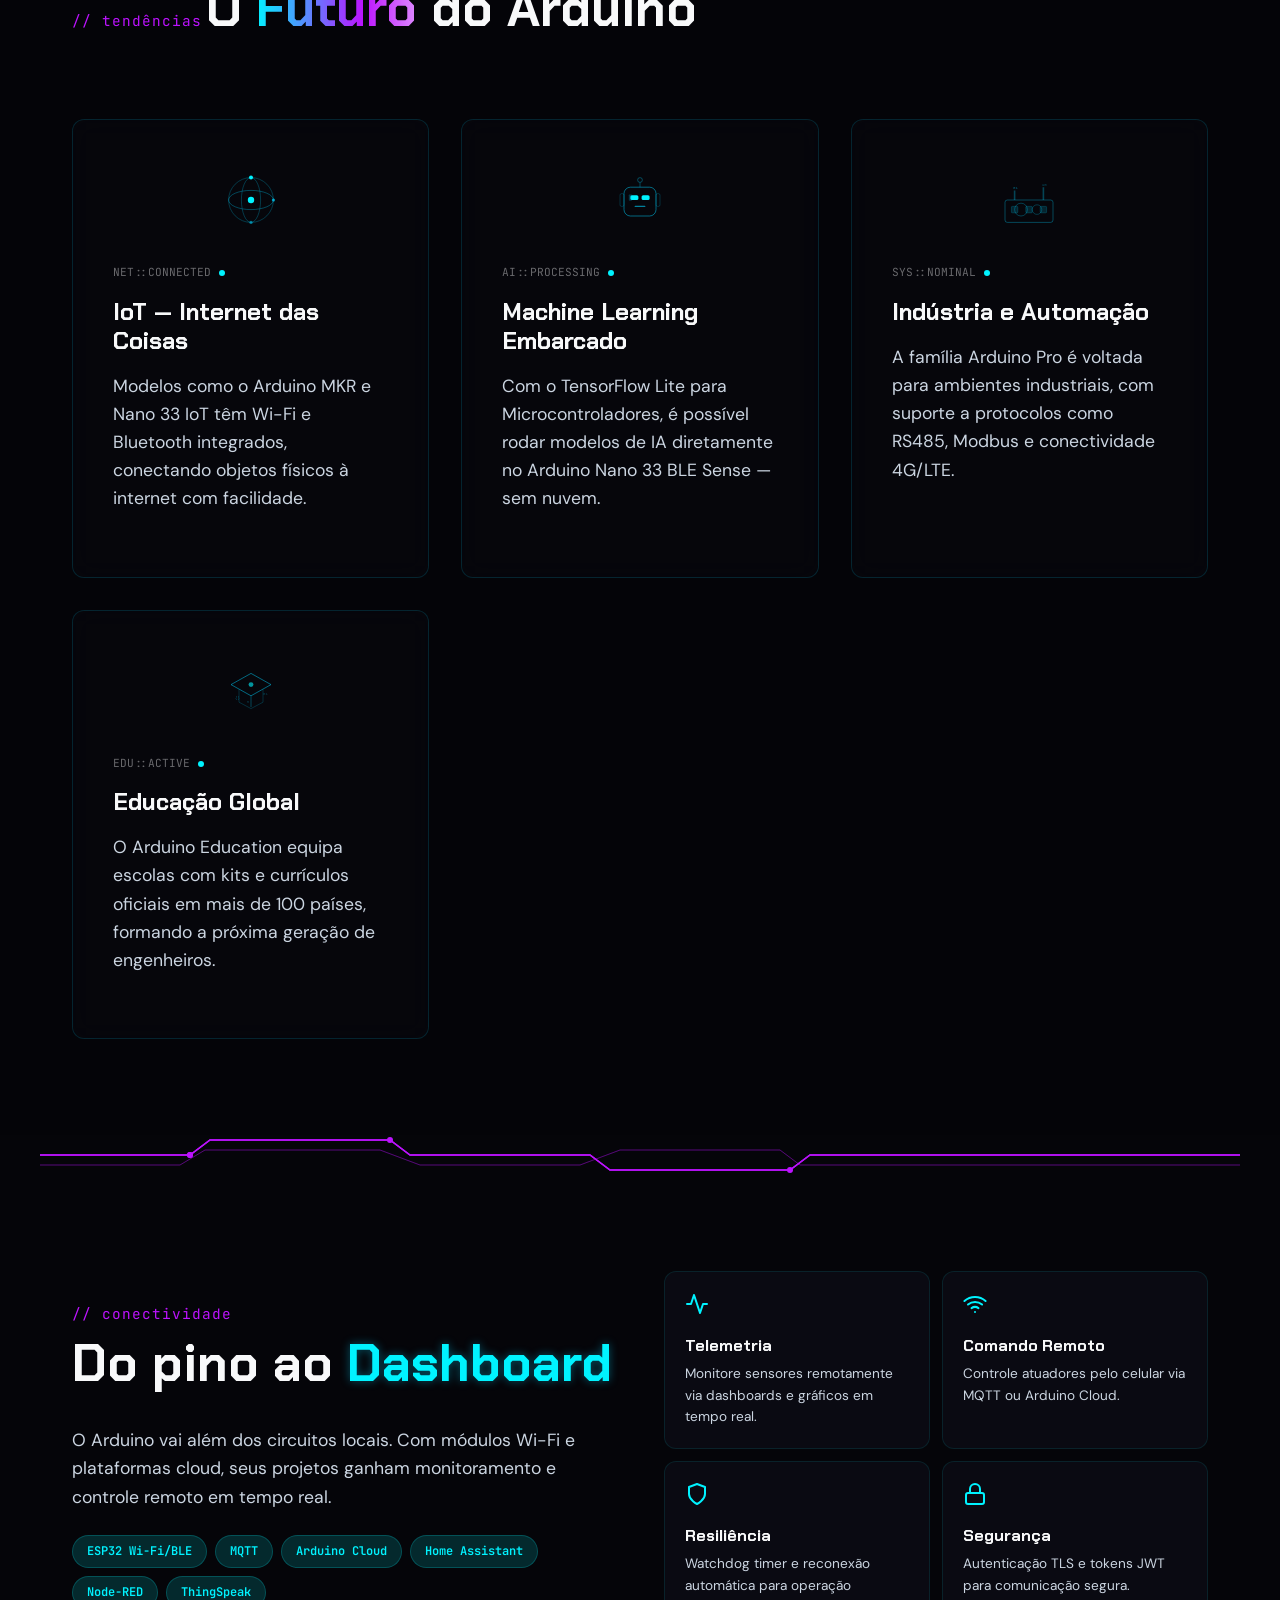
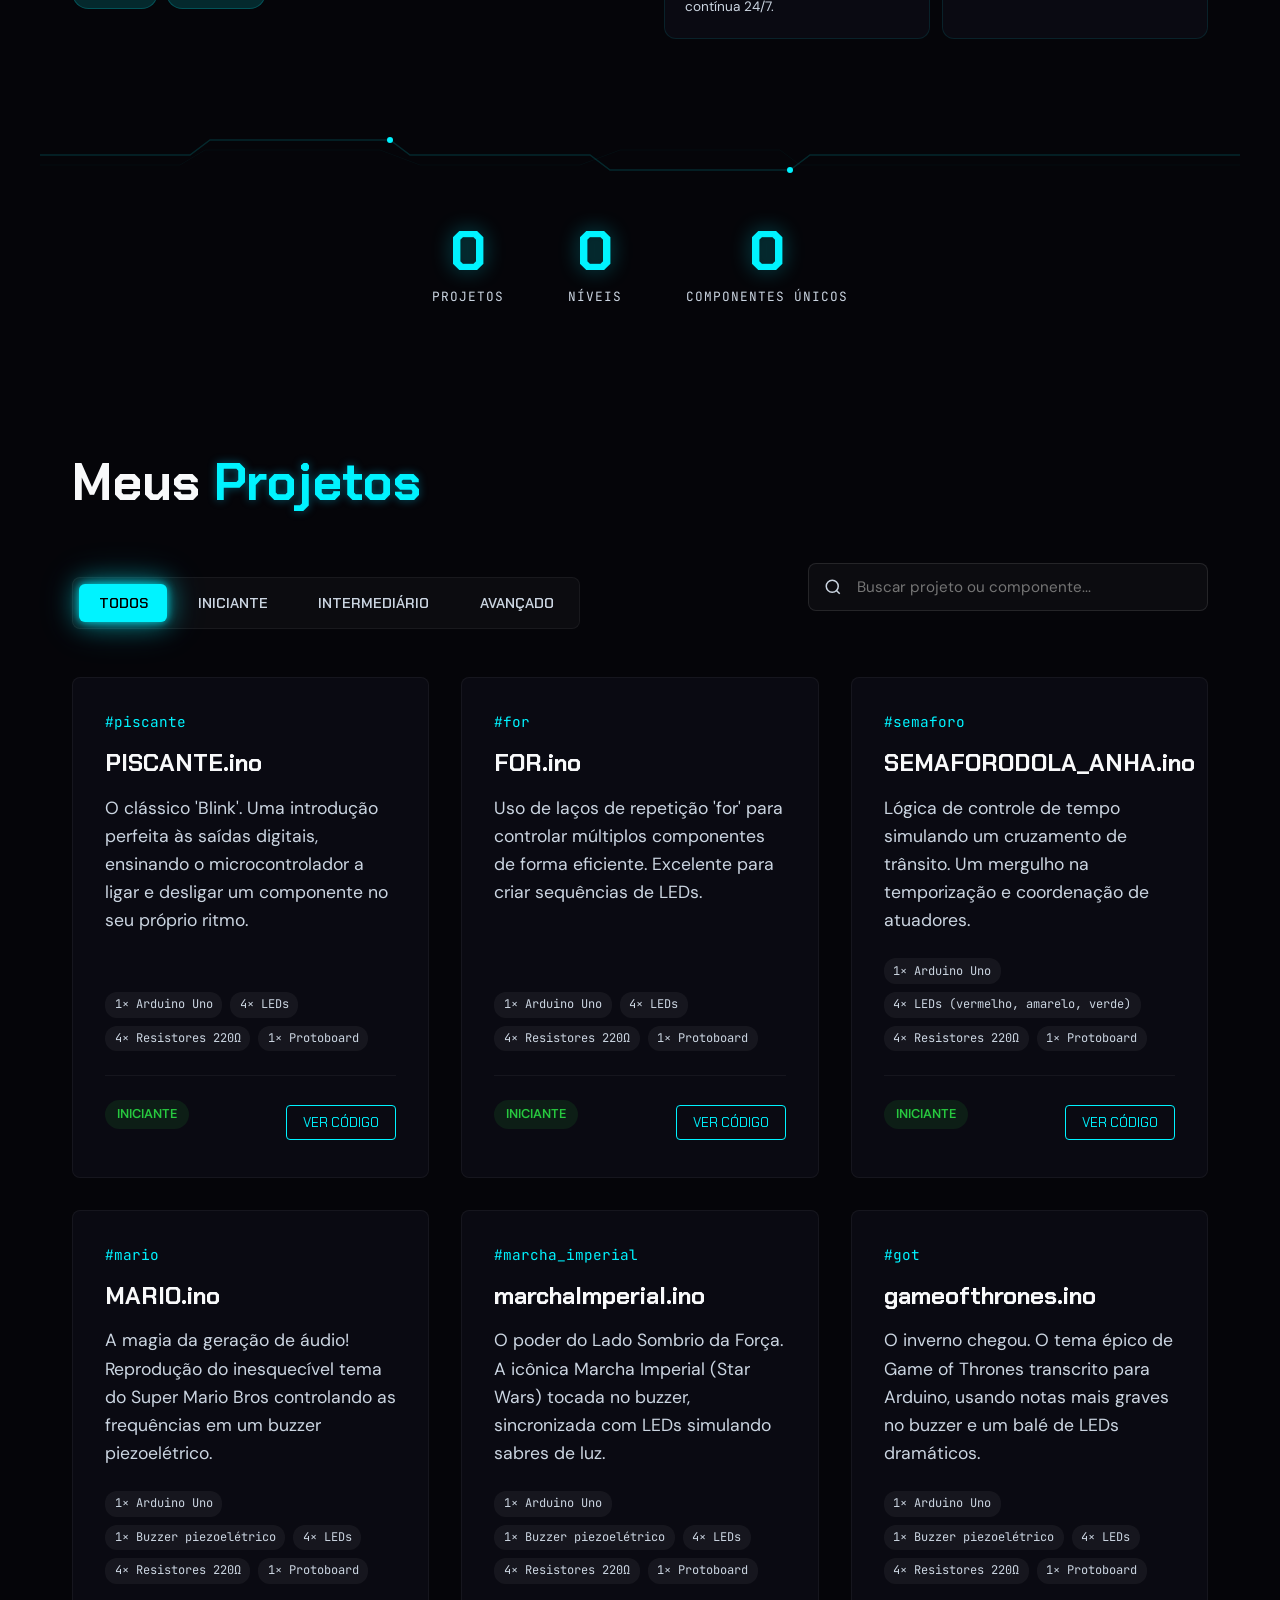
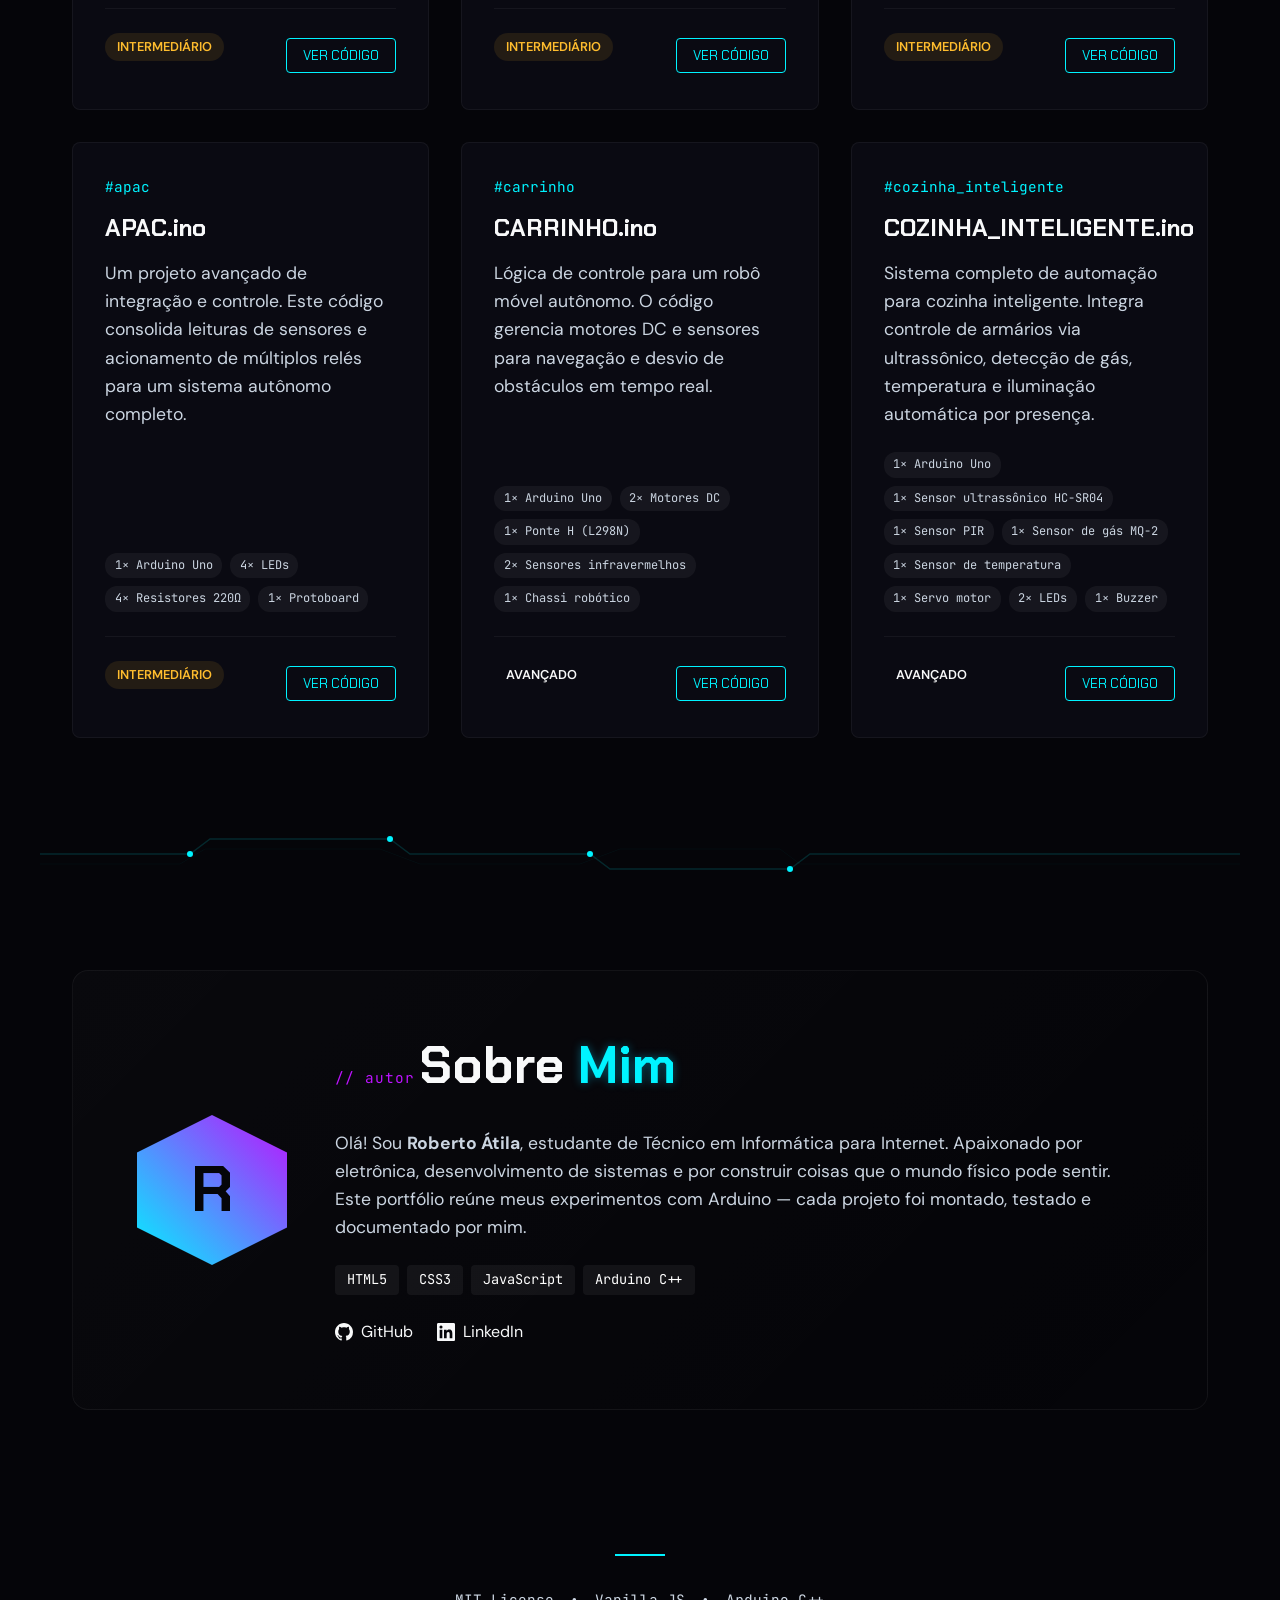
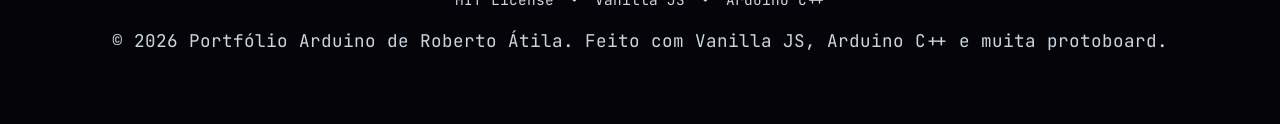
==== commit 2015a0fe: "feat: add IoT section, animated aurora background, and project statistics dashboard to portfolio" ====
--- a/index.html
+++ b/index.html
@@ -40,6 +40,7 @@
     <link rel="preconnect" href="https://fonts.googleapis.com">
     <link rel="preconnect" href="https://fonts.gstatic.com" crossorigin>
     <link href="https://fonts.googleapis.com/css2?family=Chakra+Petch:wght@400;600;700&family=DM+Sans:opsz,wght@9..40,400;600&family=JetBrains+Mono:wght@400;700&display=swap" rel="stylesheet">
+    <link href="https://unpkg.com/aos@2.3.1/dist/aos.css" rel="stylesheet">
 </head>
 
 <body>
@@ -57,6 +58,9 @@
         <div id="boot-bar"></div>
         <span id="boot-pct">0%</span>
     </div>
+
+    <!-- Aurora Background -->
+    <div class="bg-aurora" aria-hidden="true"></div>
 
     <!-- Fundo interativo: Constelação Tech -->
     <canvas id="constellation-bg" aria-hidden="true"></canvas>
@@ -94,6 +98,7 @@
                 <li><a href="#simulacao" class="nav-link">Simulação</a></li>
                 <li><a href="#componentes" class="nav-link">Componentes</a></li>
                 <li><a href="#futuro" class="nav-link">Futuro</a></li>
+                <li><a href="#roadmap" class="nav-link">Roadmap</a></li>
                 <li><a href="#meus-projetos" class="nav-link nav-link--cta">Projetos</a></li>
                 <li><a href="#sobre" class="nav-link">Sobre</a></li>
             </ul>
@@ -918,9 +923,82 @@
                 
                 <circle cx="150" cy="20" r="3" class="circuit-node" />
                 <circle cx="350" cy="5" r="3" class="circuit-node" />
-                <circle cx="550" cy="20" r="3" class="circuit-node" />
+                <path d="M0,20 H 150 L 170,5 H 350 L 370,20 H 550 L 570,35 H 750 L 770,20 H 1200" fill="none" stroke="currentColor" stroke-width="1.5" class="circuit-path" />
+                <path d="M0,30 H 140 L 165,15 H 340 L 380,30 H 540 L 580,15 H 740 L 760,30 H 1200" fill="none" stroke="currentColor" stroke-width="0.5" class="circuit-path" opacity="0.5" />
+                <circle cx="150" cy="20" r="3" class="circuit-node" />
                 <circle cx="750" cy="35" r="3" class="circuit-node" />
             </svg>
+        </div>
+
+        <!-- SEÇÃO: IoT -->
+        <section id="iot" aria-labelledby="iot-heading">
+            <div class="container">
+                <div class="iot-grid">
+                    <div>
+                        <div data-reveal="left" style="--reveal-delay: 0ms">
+                            <span class="section-tag">// conectividade</span>
+                            <h2 id="iot-heading">Do pino ao <span class="highlight">Dashboard</span></h2>
+                            <p>O Arduino vai além dos circuitos locais. Com módulos Wi-Fi e plataformas cloud, seus projetos ganham monitoramento e controle remoto em tempo real.</p>
+                        </div>
+                        <div class="pill-grid" data-reveal="left" style="--reveal-delay: 100ms">
+                            <span class="pill">ESP32 Wi-Fi/BLE</span>
+                            <span class="pill">MQTT</span>
+                            <span class="pill">Arduino Cloud</span>
+                            <span class="pill">Home Assistant</span>
+                            <span class="pill">Node-RED</span>
+                            <span class="pill">ThingSpeak</span>
+                        </div>
+                    </div>
+                    <div class="iot-panel" data-reveal="right" style="--reveal-delay: 200ms">
+                        <div class="iot-card">
+                            <svg width="24" height="24" viewBox="0 0 24 24" fill="none" stroke="currentColor" stroke-width="2" stroke-linecap="round" stroke-linejoin="round"><polyline points="22 12 18 12 15 21 9 3 6 12 2 12"></polyline></svg>
+                            <h3>Telemetria</h3>
+                            <p>Monitore sensores remotamente via dashboards e gráficos em tempo real.</p>
+                        </div>
+                        <div class="iot-card">
+                            <svg width="24" height="24" viewBox="0 0 24 24" fill="none" stroke="currentColor" stroke-width="2" stroke-linecap="round" stroke-linejoin="round"><path d="M5 12.55a11 11 0 0 1 14.08 0"></path><path d="M1.42 9a16 16 0 0 1 21.16 0"></path><path d="M8.53 16.11a6 6 0 0 1 6.95 0"></path><line x1="12" y1="20" x2="12.01" y2="20"></line></svg>
+                            <h3>Comando Remoto</h3>
+                            <p>Controle atuadores pelo celular via MQTT ou Arduino Cloud.</p>
+                        </div>
+                        <div class="iot-card">
+                            <svg width="24" height="24" viewBox="0 0 24 24" fill="none" stroke="currentColor" stroke-width="2" stroke-linecap="round" stroke-linejoin="round"><path d="M12 22s8-4 8-10V5l-8-3-8 3v7c0 6 8 10 8 10z"></path></svg>
+                            <h3>Resiliência</h3>
+                            <p>Watchdog timer e reconexão automática para operação contínua 24/7.</p>
+                        </div>
+                        <div class="iot-card">
+                            <svg width="24" height="24" viewBox="0 0 24 24" fill="none" stroke="currentColor" stroke-width="2" stroke-linecap="round" stroke-linejoin="round"><rect x="3" y="11" width="18" height="11" rx="2" ry="2"></rect><path d="M7 11V7a5 5 0 0 1 10 0v4"></path></svg>
+                            <h3>Segurança</h3>
+                            <p>Autenticação TLS e tokens JWT para comunicação segura.</p>
+                        </div>
+                    </div>
+                </div>
+            </div>
+        </section>
+
+        <!-- Divisor -->
+        <div class="circuit-divider v3" aria-hidden="true" data-reveal="scale" style="--reveal-delay: 0ms">
+            <svg viewBox="0 0 1200 40" preserveAspectRatio="none">
+                <path d="M0,20 H 150 L 170,5 H 350 L 370,20 H 550 L 570,35 H 750 L 770,20 H 1200" fill="none" stroke="currentColor" stroke-width="1.5" class="circuit-path" />
+                <path d="M0,30 H 140 L 165,15 H 340 L 380,30 H 540 L 580,15 H 740 L 760,30 H 1200" fill="none" stroke="currentColor" stroke-width="0.5" class="circuit-path" opacity="0.5" />
+                <circle cx="350" cy="5" r="3" class="circuit-node" />
+                <circle cx="750" cy="35" r="3" class="circuit-node" />
+            </svg>
+        </div>
+
+        <!-- Stats Bar -->
+        <div class="stats-bar" id="stats-bar" data-reveal="scale" style="--reveal-delay: 0ms">
+            <div class="stat" data-target="9">
+                <span class="stat-num" id="stat-projetos">0</span>
+                <span class="stat-label">Projetos</span>
+            </div>
+            <div class="stat" data-target="3">
+                <span class="stat-num" id="stat-niveis">0</span>
+                <span class="stat-label">Níveis</span>
+            </div>
+            <div class="stat" data-target="6">
+                <span class="stat-num" id="stat-componentes">0</span>
+                <span class="stat-label">Componentes Únicos</span>
+            </div>
         </div>
 
         <!-- SEÇÃO 8 — Meus Projetos -->
--- a/styles.css
+++ b/styles.css
@@ -2045,3 +2045,576 @@
     padding: 0.5rem;
   }
 }
+
+/* ==========================================================================
+   25. AURORA BACKGROUND
+   ========================================================================== */
+.bg-aurora {
+  position: fixed;
+  inset: 0;
+  z-index: -2;
+  pointer-events: none;
+  background:
+    radial-gradient(ellipse 80% 50% at 20% 40%, rgba(0,243,255,0.06) 0%, transparent 60%),
+    radial-gradient(ellipse 60% 60% at 70% 30%, rgba(188,19,254,0.08) 0%, transparent 55%),
+    radial-gradient(ellipse 70% 40% at 50% 80%, rgba(79,142,247,0.05) 0%, transparent 50%);
+  animation: aurora-shift 18s ease-in-out infinite alternate;
+}
+
+@keyframes aurora-shift {
+  0%   { background-position: 0% 0%, 100% 0%, 50% 100%; filter: hue-rotate(0deg); }
+  50%  { background-position: 30% 20%, 70% 50%, 40% 60%; filter: hue-rotate(15deg); }
+  100% { background-position: 60% 40%, 40% 70%, 60% 30%; filter: hue-rotate(-10deg); }
+}
+
+/* Scanlines */
+body::after {
+  content: "";
+  position: fixed;
+  inset: 0;
+  pointer-events: none;
+  z-index: 0;
+  background: repeating-linear-gradient(
+    0deg,
+    transparent,
+    transparent 2px,
+    rgba(255,255,255,0.012) 2px,
+    rgba(255,255,255,0.012) 3px
+  );
+  opacity: 0.025;
+}
+
+@media (prefers-reduced-motion: reduce) {
+  .bg-aurora { animation: none; }
+}
+
+/* ==========================================================================
+   26. GLITCH TITLE
+   ========================================================================== */
+.hero-title.glitch {
+  position: relative;
+}
+
+.hero-title.glitch::before,
+.hero-title.glitch::after {
+  content: attr(data-text);
+  position: absolute;
+  top: 0;
+  left: 0;
+  width: 100%;
+  height: 100%;
+  overflow: hidden;
+  pointer-events: none;
+}
+
+.hero-title.glitch::before {
+  color: var(--neon-cyan);
+  animation: glitch-before 0.16s steps(2, end) infinite;
+  clip-path: inset(0 0 65% 0);
+}
+
+.hero-title.glitch::after {
+  color: var(--neon-purple);
+  animation: glitch-after 0.16s steps(2, end) infinite;
+  clip-path: inset(60% 0 0 0);
+}
+
+@keyframes glitch-before {
+  0%   { transform: translateX(-2px); }
+  25%  { transform: translateX(2px); }
+  50%  { transform: translateX(-1px); }
+  75%  { transform: translateX(3px); }
+  100% { transform: translateX(-2px); }
+}
+
+@keyframes glitch-after {
+  0%   { transform: translateX(2px); }
+  25%  { transform: translateX(-3px); }
+  50%  { transform: translateX(1px); }
+  75%  { transform: translateX(-2px); }
+  100% { transform: translateX(3px); }
+}
+
+@media (prefers-reduced-motion: reduce) {
+  .hero-title.glitch::before,
+  .hero-title.glitch::after {
+    animation: none;
+    display: none;
+  }
+}
+
+/* ==========================================================================
+   27. STATS BAR
+   ========================================================================== */
+.stats-bar {
+  display: flex;
+  justify-content: center;
+  gap: 4rem;
+  padding: 3rem 2rem;
+  margin: 0 auto;
+  max-width: 700px;
+}
+
+.stat {
+  text-align: center;
+}
+
+.stat-num {
+  display: block;
+  font-family: var(--font-display);
+  font-size: clamp(2.5rem, 5vw, 3.5rem);
+  font-weight: 700;
+  color: var(--neon-cyan);
+  text-shadow: 0 0 20px rgba(0,243,255,0.4);
+  line-height: 1;
+}
+
+.stat-label {
+  display: block;
+  font-family: var(--font-mono);
+  font-size: 0.8rem;
+  color: var(--text-muted);
+  margin-top: 0.5rem;
+  text-transform: uppercase;
+  letter-spacing: 1px;
+}
+
+@media (max-width: 600px) {
+  .stats-bar { gap: 2rem; flex-wrap: wrap; }
+}
+
+/* ==========================================================================
+   28. ROADMAP
+   ========================================================================== */
+.roadmap-shell {
+  position: relative;
+  padding: 40px 0;
+}
+
+.roadmap-line {
+  position: absolute;
+  left: 50%;
+  transform: translateX(-50%);
+  width: 2px;
+  height: 100%;
+  top: 0;
+  background: rgba(0,243,255,0.1);
+}
+
+.roadmap-line-fill {
+  position: absolute;
+  left: 50%;
+  transform: translateX(-50%);
+  width: 2px;
+  height: var(--roadmap-progress, 0%);
+  top: 0;
+  background: linear-gradient(to bottom, var(--neon-cyan), var(--neon-purple));
+  transition: height 0.8s ease;
+}
+
+.roadmap-step {
+  display: flex;
+  align-items: flex-start;
+  max-width: 480px;
+  margin: 0 auto 48px;
+  gap: 20px;
+  position: relative;
+}
+
+.roadmap-step:nth-child(odd) {
+  flex-direction: row;
+  margin-right: auto;
+  margin-left: calc(50% + 30px);
+}
+
+.roadmap-step:nth-child(even) {
+  flex-direction: row-reverse;
+  margin-left: auto;
+  margin-right: calc(50% + 30px);
+  text-align: right;
+}
+
+.roadmap-head {
+  cursor: pointer;
+  display: flex;
+  align-items: center;
+  gap: 16px;
+  width: 100%;
+  background: none;
+  border: none;
+  color: inherit;
+  text-align: inherit;
+  padding: 0;
+  font-family: inherit;
+}
+
+.roadmap-step:nth-child(even) .roadmap-head {
+  flex-direction: row-reverse;
+}
+
+.roadmap-icon {
+  width: 48px;
+  height: 48px;
+  border-radius: 50%;
+  border: 2px solid var(--neon-cyan);
+  background: var(--neon-cyan-dim);
+  display: flex;
+  align-items: center;
+  justify-content: center;
+  flex-shrink: 0;
+  font-family: var(--font-mono);
+  font-weight: 700;
+  font-size: 0.85rem;
+  color: var(--neon-cyan);
+  transition: all var(--t-base);
+}
+
+.roadmap-step.open .roadmap-icon {
+  background: var(--neon-cyan);
+  color: var(--bg-deep);
+  box-shadow: var(--shadow-neon-cyan);
+}
+
+.roadmap-head-text h3 {
+  font-size: 1.1rem;
+  margin-bottom: 0.25rem;
+}
+
+.roadmap-head-text p {
+  font-size: 0.85rem;
+  color: var(--text-muted);
+  margin: 0;
+}
+
+.roadmap-details {
+  max-height: 0;
+  overflow: hidden;
+  transition: max-height 0.4s ease;
+  margin-top: 0;
+}
+
+.roadmap-step.open .roadmap-details {
+  max-height: 400px;
+  margin-top: 12px;
+}
+
+.roadmap-details ul {
+  list-style: none;
+  padding: 0 0 0 64px;
+}
+
+.roadmap-step:nth-child(even) .roadmap-details ul {
+  padding: 0 64px 0 0;
+}
+
+.roadmap-details li {
+  font-size: 0.85rem;
+  color: var(--text-muted);
+  padding: 3px 0;
+  position: relative;
+}
+
+.roadmap-details li::before {
+  content: "> ";
+  color: var(--neon-cyan);
+  font-family: var(--font-mono);
+}
+
+@media (max-width: 768px) {
+  .roadmap-line, .roadmap-line-fill { display: none; }
+  .roadmap-step,
+  .roadmap-step:nth-child(odd),
+  .roadmap-step:nth-child(even) {
+    margin-left: 0;
+    margin-right: 0;
+    flex-direction: row;
+    text-align: left;
+    max-width: 100%;
+  }
+  .roadmap-step:nth-child(even) .roadmap-head { flex-direction: row; }
+  .roadmap-step:nth-child(even) .roadmap-details ul { padding: 0 0 0 64px; }
+}
+
+/* ==========================================================================
+   29. COMPARATIVO DE PLACAS
+   ========================================================================== */
+.compare-table-wrap {
+  overflow-x: auto;
+  border-radius: 12px;
+  border: 1px solid rgba(0,243,255,0.1);
+  margin-top: 2rem;
+}
+
+.compare-table {
+  width: 100%;
+  border-collapse: collapse;
+  font-size: 13px;
+  font-family: var(--font-body);
+}
+
+.compare-table thead th {
+  background: rgba(0,243,255,0.05);
+  padding: 12px 16px;
+  text-transform: uppercase;
+  font-size: 10px;
+  letter-spacing: 0.08em;
+  color: var(--text-muted);
+  border-bottom: 1px solid rgba(0,243,255,0.1);
+  white-space: nowrap;
+  font-family: var(--font-mono);
+}
+
+.compare-table tbody td {
+  padding: 12px 16px;
+  border-bottom: 1px solid rgba(255,255,255,0.04);
+  white-space: nowrap;
+}
+
+.compare-table tbody tr:hover td {
+  background: rgba(0,243,255,0.03);
+}
+
+.compare-table tr[hidden] { display: none; }
+.compare-table tr.visible-row { display: table-row; }
+
+.cell-best {
+  color: var(--neon-cyan);
+  font-weight: 700;
+}
+
+.badge-board {
+  display: inline-block;
+  padding: 2px 8px;
+  border-radius: 10px;
+  font-size: 10px;
+  font-weight: 600;
+}
+
+.badge-board.iniciante { background: rgba(0,243,255,0.1); color: var(--neon-cyan); }
+.badge-board.intermediario { background: rgba(188,19,254,0.1); color: var(--neon-purple); }
+.badge-board.avancado { background: rgba(245,158,11,0.1); color: #f59e0b; }
+
+.btn-toggle-rows {
+  margin-top: 1rem;
+  background: transparent;
+  border: 1px solid rgba(0,243,255,0.25);
+  color: var(--neon-cyan);
+  padding: 8px 20px;
+  border-radius: 8px;
+  cursor: pointer;
+  font-size: 0.85rem;
+  font-family: var(--font-body);
+  transition: all var(--t-base);
+}
+
+.btn-toggle-rows:hover {
+  background: var(--neon-cyan-dim);
+}
+
+/* ==========================================================================
+   30. IoT SECTION
+   ========================================================================== */
+.iot-grid {
+  display: grid;
+  grid-template-columns: 1fr 1fr;
+  gap: 48px;
+  align-items: center;
+}
+
+.pill-grid {
+  display: flex;
+  flex-wrap: wrap;
+  gap: 8px;
+  margin-top: 20px;
+}
+
+.pill {
+  padding: 6px 14px;
+  border-radius: 20px;
+  background: var(--neon-cyan-dim);
+  border: 1px solid rgba(0,243,255,0.2);
+  font-size: 12px;
+  font-weight: 600;
+  color: var(--neon-cyan);
+  font-family: var(--font-mono);
+}
+
+.iot-panel {
+  display: grid;
+  grid-template-columns: 1fr 1fr;
+  gap: 12px;
+}
+
+.iot-card {
+  background: var(--bg-surface);
+  border: 1px solid rgba(0,243,255,0.1);
+  border-radius: 12px;
+  padding: 20px;
+  transition: border-color 0.3s;
+}
+
+.iot-card:hover {
+  border-color: var(--neon-cyan);
+}
+
+.iot-card svg {
+  color: var(--neon-cyan);
+  stroke: var(--neon-cyan);
+  margin-bottom: 12px;
+}
+
+.iot-card h3 {
+  font-size: 1rem;
+  margin-bottom: 0.5rem;
+}
+
+.iot-card p {
+  font-size: 0.85rem;
+  margin: 0;
+}
+
+@media (max-width: 768px) {
+  .iot-grid { grid-template-columns: 1fr; gap: 2rem; }
+  .iot-panel { grid-template-columns: 1fr; }
+}
+
+/* ==========================================================================
+   31. SCHEMATIC MODAL
+   ========================================================================== */
+.schematic-section {
+  margin-top: 1.5rem;
+  padding: 0 1.5rem 1.5rem;
+}
+
+.schematic-header {
+  display: flex;
+  justify-content: space-between;
+  align-items: center;
+  margin-bottom: 8px;
+}
+
+.schematic-label {
+  font-family: var(--font-mono);
+  font-size: 0.75rem;
+  color: var(--text-muted);
+}
+
+.schematic-copy {
+  font-size: 10px;
+  padding: 3px 8px;
+  border: 1px solid rgba(0,243,255,0.2);
+  background: transparent;
+  color: var(--neon-cyan);
+  border-radius: 4px;
+  cursor: pointer;
+  font-family: var(--font-mono);
+  transition: all var(--t-base);
+}
+
+.schematic-copy:hover {
+  background: var(--neon-cyan-dim);
+}
+
+.schematic-art {
+  font-family: var(--font-mono);
+  font-size: 11px;
+  color: var(--neon-cyan);
+  background: #020408;
+  border: 1px solid rgba(0,243,255,0.15);
+  border-radius: 8px;
+  padding: 16px;
+  overflow-x: auto;
+  white-space: pre;
+  line-height: 1.5;
+  margin: 8px 0;
+}
+
+.wiring-list {
+  list-style: none;
+  padding: 0;
+}
+
+.wiring-list li {
+  font-size: 12px;
+  color: var(--text-muted);
+  padding: 4px 0;
+}
+
+.wiring-list li::before {
+  content: "→ ";
+  color: var(--neon-cyan);
+}
+
+.btn-schematic {
+  background: transparent;
+  border: 1px solid rgba(0,243,255,0.25);
+  color: var(--neon-cyan);
+  padding: 8px 16px;
+  border-radius: 8px;
+  cursor: pointer;
+  font-size: 12px;
+  font-family: var(--font-body);
+  transition: all var(--t-base);
+  margin: 12px 1.5rem 1.5rem;
+  display: inline-block;
+}
+
+.btn-schematic:hover {
+  background: var(--neon-cyan-dim);
+}
+
+/* ==========================================================================
+   32. TOAST NOTIFICATIONS
+   ========================================================================== */
+.toast-region {
+  position: fixed;
+  bottom: 1.5rem;
+  right: 1.5rem;
+  z-index: 9998;
+  display: flex;
+  flex-direction: column-reverse;
+  gap: 0.5rem;
+}
+
+.toast {
+  padding: 12px 20px;
+  border-radius: 8px;
+  font-family: var(--font-mono);
+  font-size: 0.8rem;
+  color: #fff;
+  backdrop-filter: blur(10px);
+  animation: toast-in 0.3s ease forwards;
+  max-width: 340px;
+}
+
+.toast-success {
+  background: rgba(0,243,255,0.15);
+  border: 1px solid rgba(0,243,255,0.3);
+  color: var(--neon-cyan);
+}
+
+.toast-error {
+  background: rgba(239,68,68,0.15);
+  border: 1px solid rgba(239,68,68,0.3);
+  color: #ef4444;
+}
+
+.toast-info {
+  background: rgba(188,19,254,0.15);
+  border: 1px solid rgba(188,19,254,0.3);
+  color: var(--neon-purple);
+}
+
+@keyframes toast-in {
+  from { opacity: 0; transform: translateY(20px) scale(0.95); }
+  to   { opacity: 1; transform: translateY(0) scale(1); }
+}
+
+.toast-out {
+  animation: toast-out 0.3s ease forwards;
+}
+
+@keyframes toast-out {
+  from { opacity: 1; transform: translateY(0); }
+  to   { opacity: 0; transform: translateY(20px); }
+}
